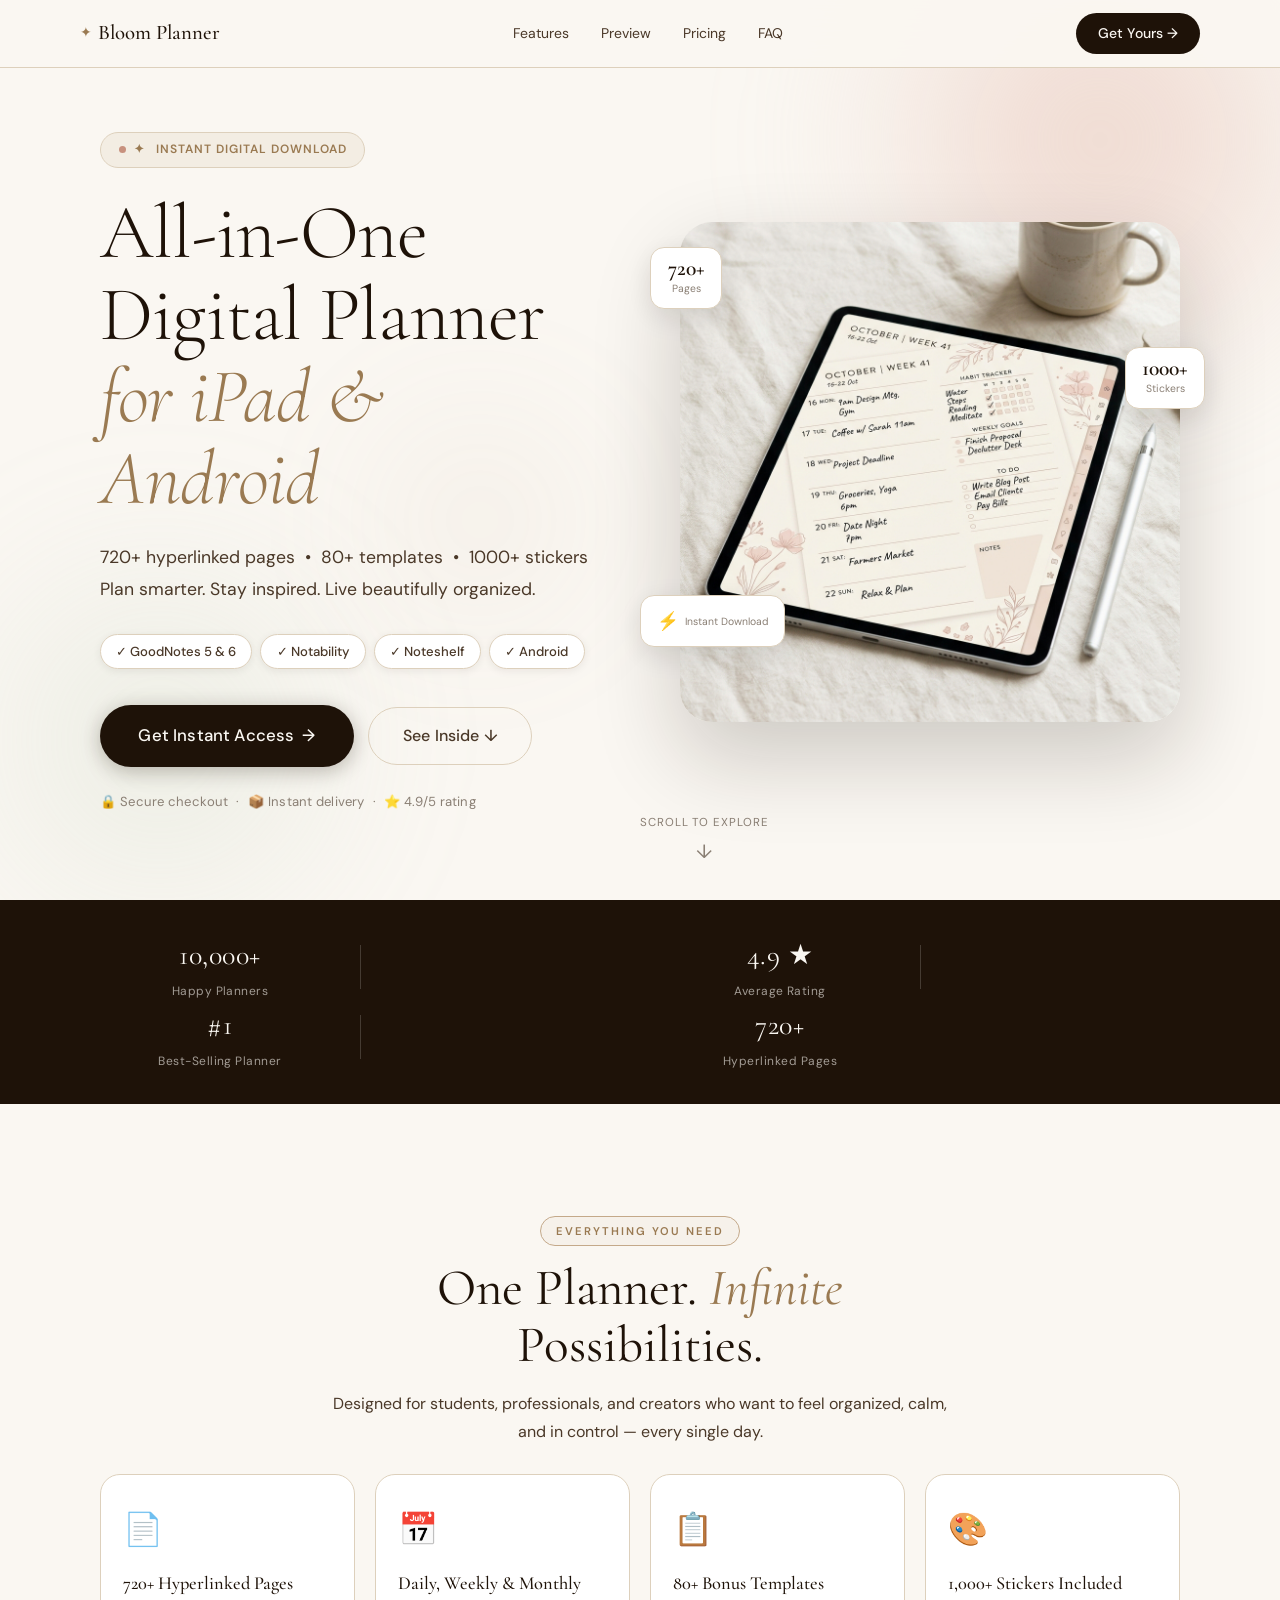
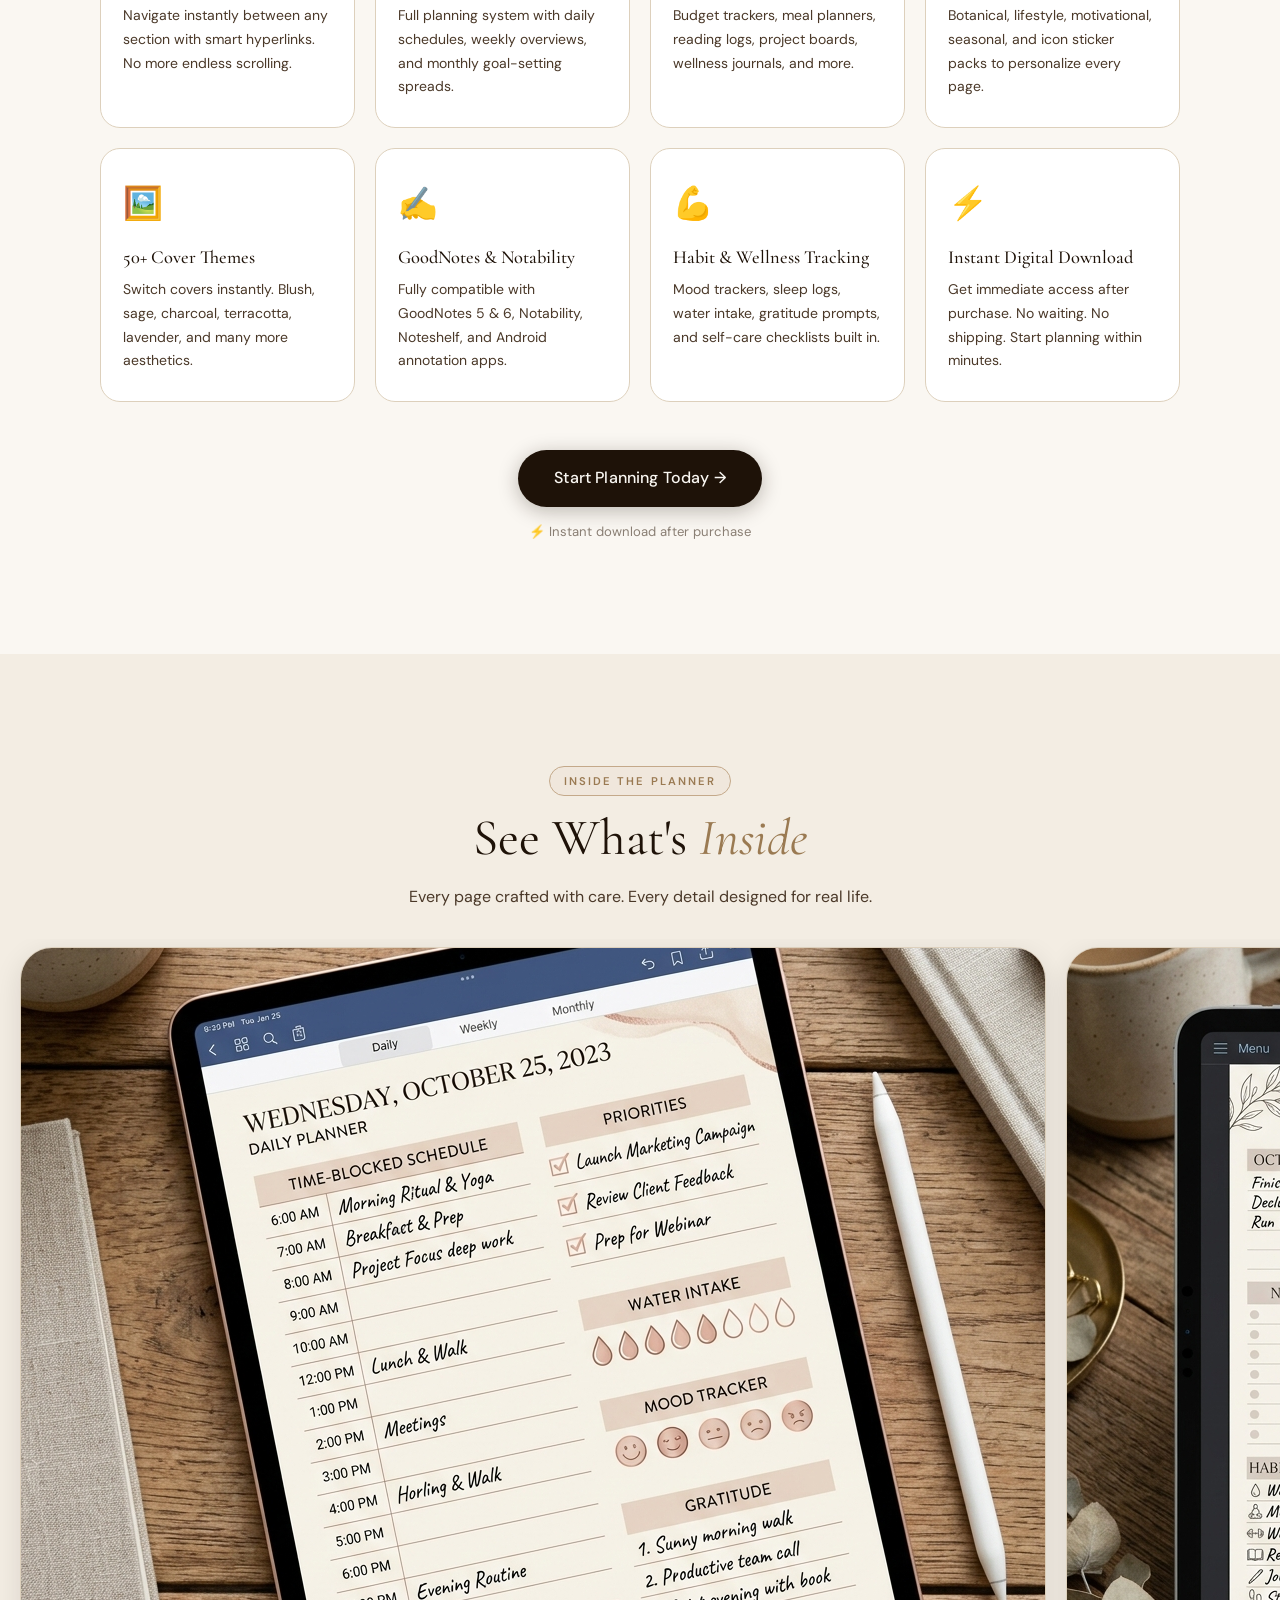
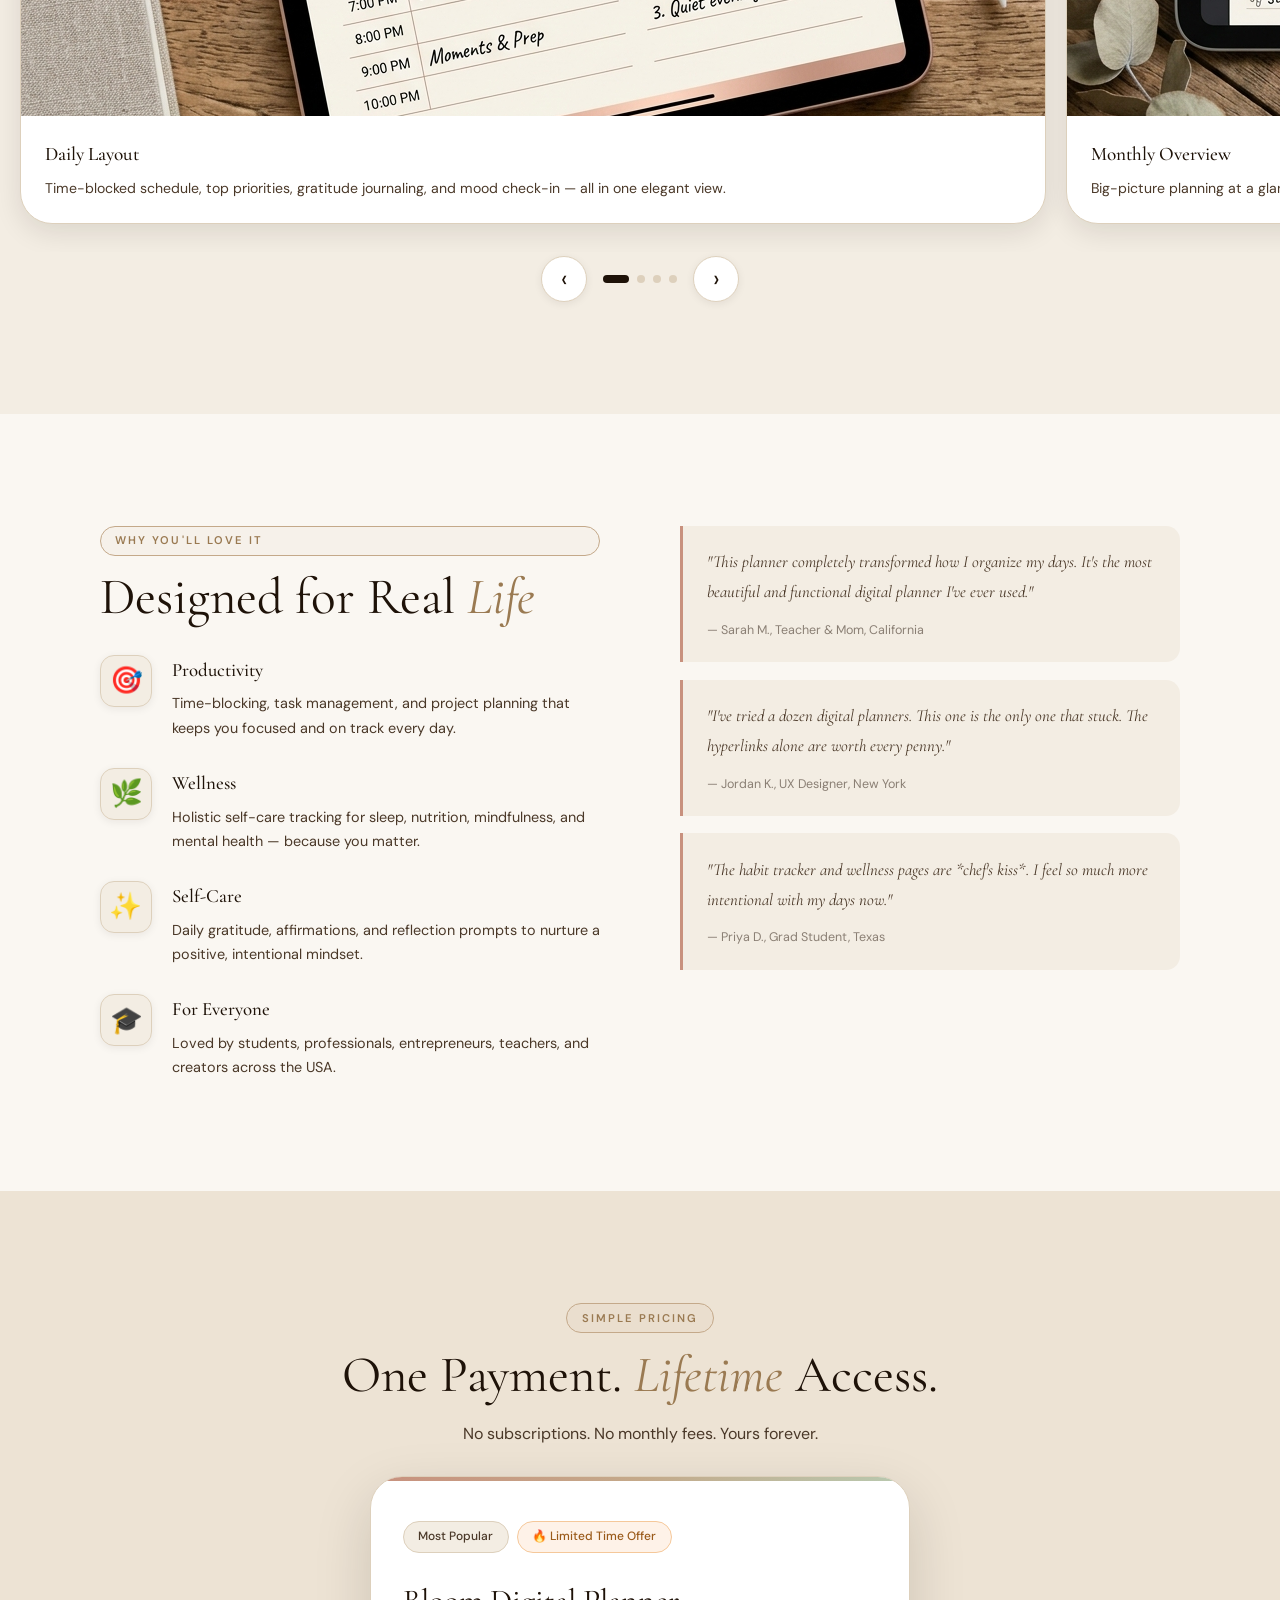
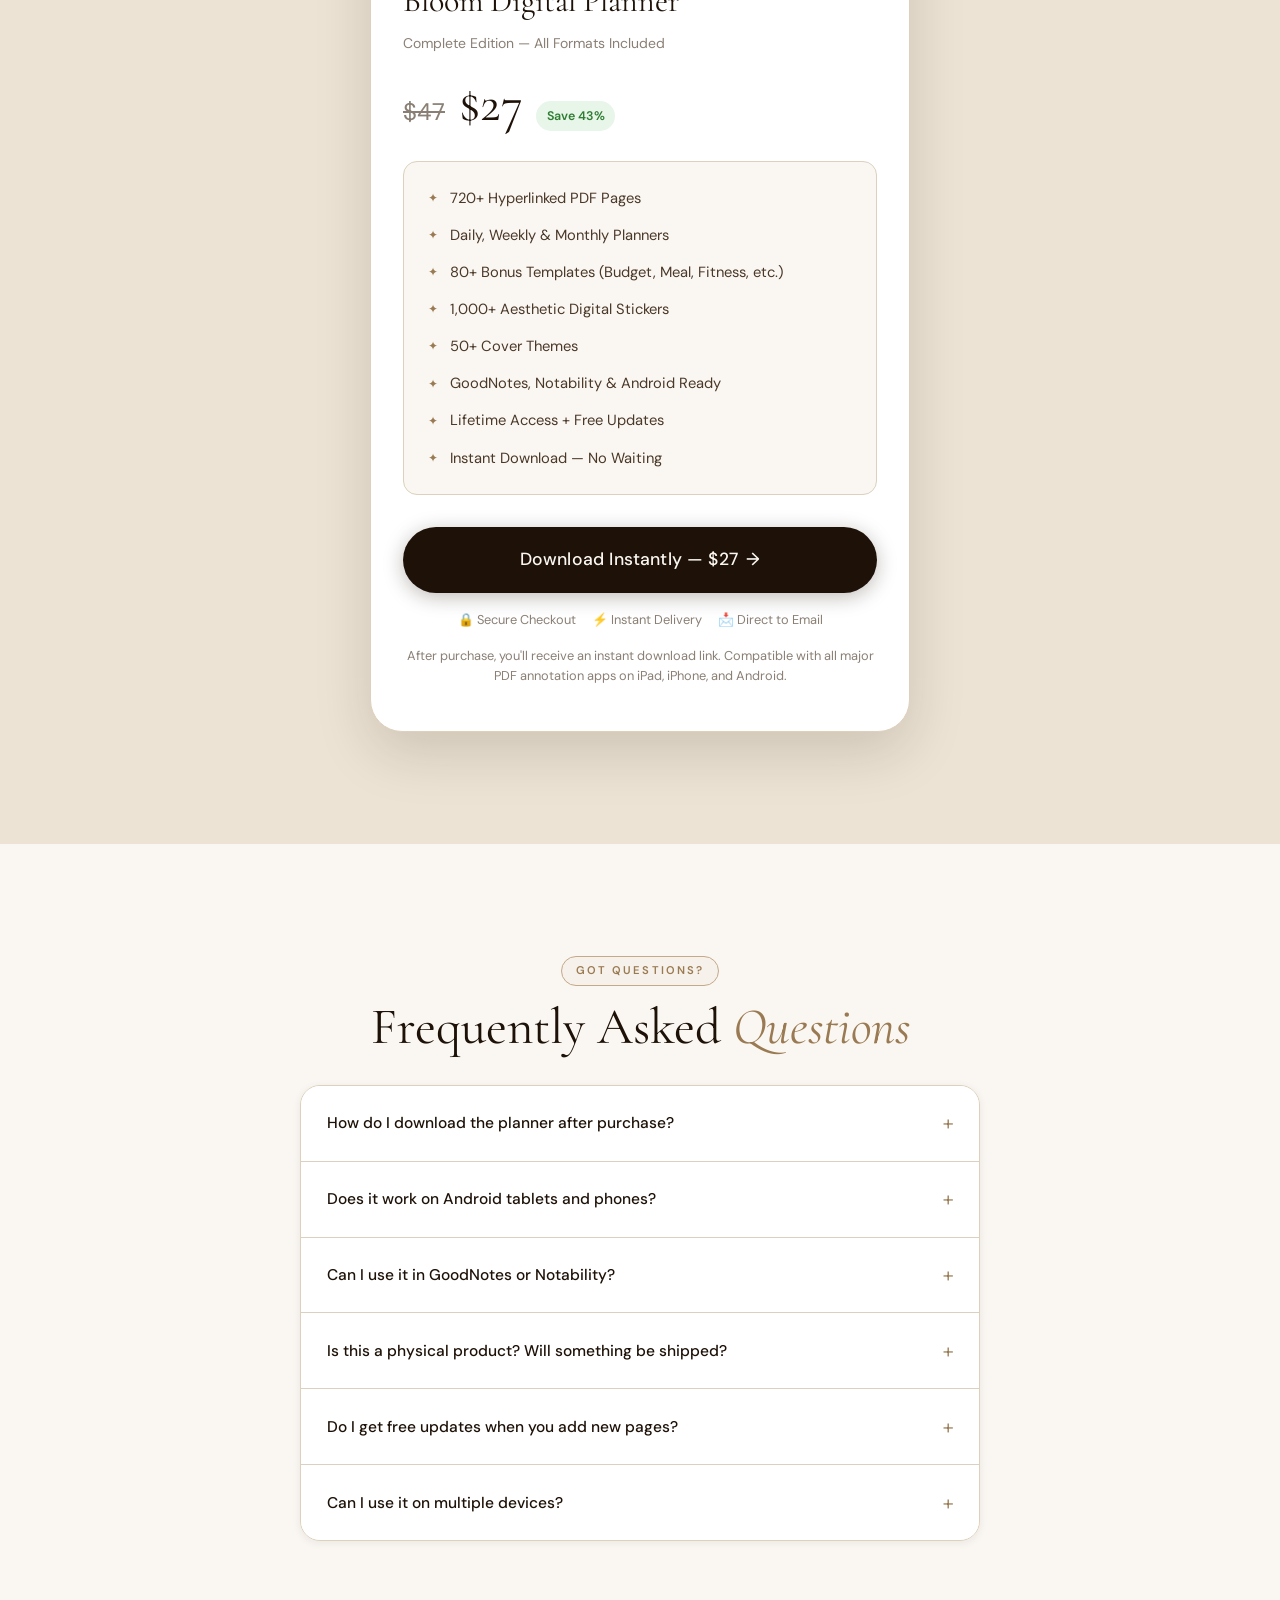
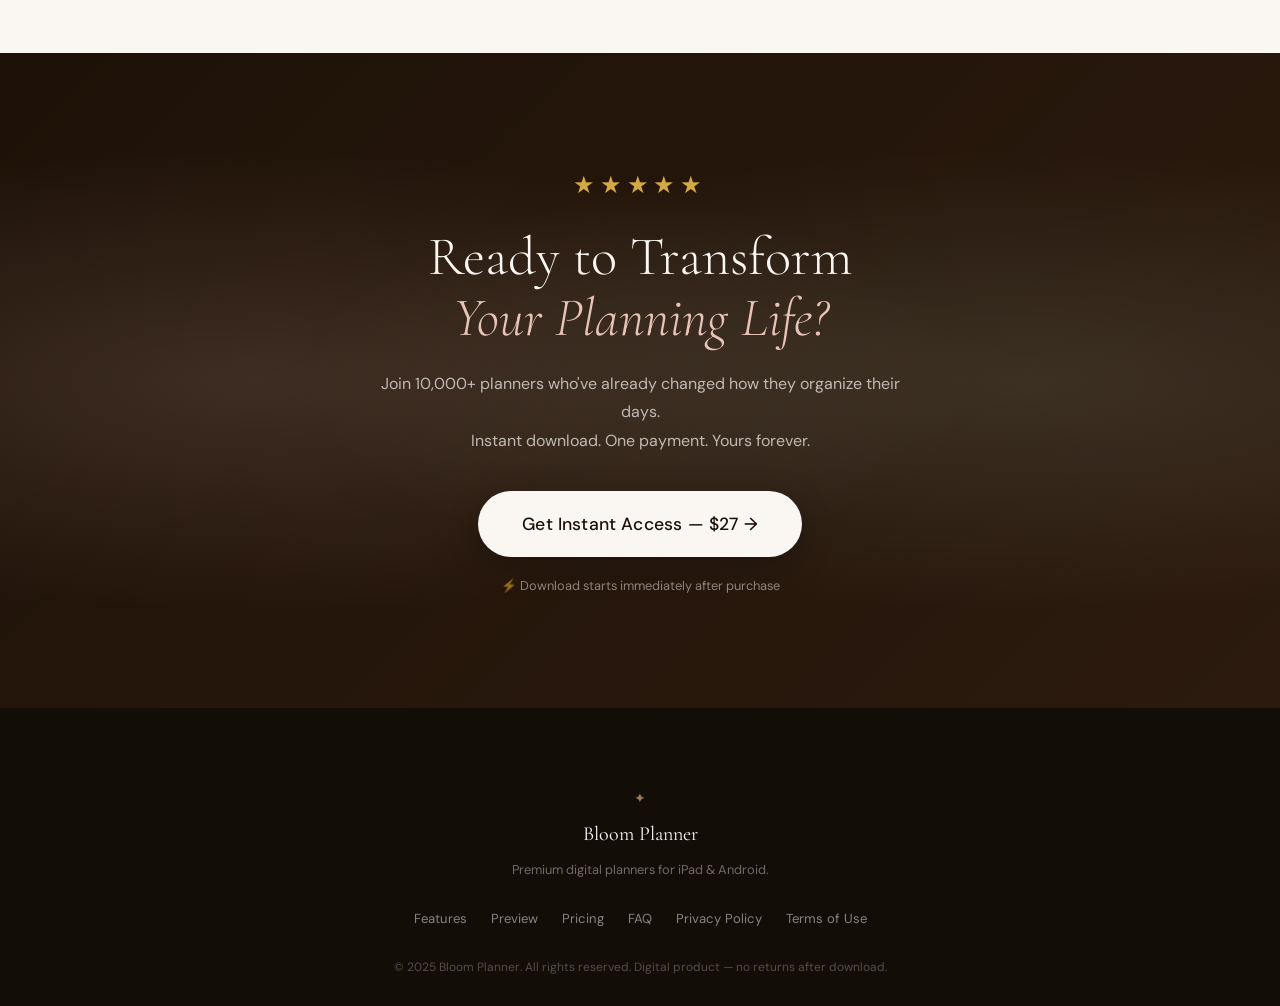
==== index.html @ 8b5c8fe5 "Add files via upload" ====
<!DOCTYPE html>
<html lang="en">
<head>
  <meta charset="UTF-8" />
  <meta name="viewport" content="width=device-width, initial-scale=1.0" />
  <meta name="description" content="The Ultimate All-in-One Digital Planner for iPad & Android. 720+ hyperlinked pages, 80+ templates, 1000+ stickers. Instant digital download. Works with GoodNotes & Notability." />
  <meta property="og:title" content="Bloom Planner — Premium Digital Planner for iPad & Android" />
  <meta property="og:description" content="720+ hyperlinked pages • 80+ templates • Instant download. Plan smarter. Stay inspired." />
  <meta property="og:type" content="website" />
  <title>Bloom Planner — Premium Digital Planner for iPad & Android</title>
  <link rel="preconnect" href="https://fonts.googleapis.com" />
  <link rel="preconnect" href="https://fonts.gstatic.com" crossorigin />
  <link href="https://fonts.googleapis.com/css2?family=Cormorant+Garamond:ital,wght@0,300;0,400;0,500;0,600;1,300;1,400&family=DM+Sans:ital,opsz,wght@0,9..40,300;0,9..40,400;0,9..40,500;1,9..40,300&display=swap" rel="stylesheet" />
  <link rel="stylesheet" href="style.css" />
</head>
<body>

  <!-- ═══════════════════════════════════════════════════
       NAVIGATION
  ═══════════════════════════════════════════════════ -->
  <nav class="nav" id="main-nav" aria-label="Main navigation">
    <div class="nav__inner">
      <a href="#home" class="nav__logo" aria-label="Bloom Planner Home">
        <span class="nav__logo-leaf">✦</span> Bloom Planner
      </a>
      <div class="nav__links">
        <a href="#features" class="nav__link">Features</a>
        <a href="#preview" class="nav__link">Preview</a>
        <a href="checkout.html" class="nav__link">Pricing</a>
        <a href="#faq" class="nav__link">FAQ</a>
      </div>
      <a href="checkout.html" class="btn btn--nav" id="nav-cta">Get Yours →</a>
      <button class="nav__hamburger" id="hamburger-btn" aria-label="Open menu" aria-expanded="false">
        <span></span><span></span><span></span>
      </button>
    </div>
    <div class="nav__mobile-menu" id="mobile-menu" aria-hidden="true">
      <a href="#features" class="nav__mobile-link">Features</a>
      <a href="#preview" class="nav__mobile-link">Preview</a>
      <a href="checkout.html" class="nav__mobile-link">Pricing</a>
      <a href="#faq" class="nav__mobile-link">FAQ</a>
      <a href="checkout.html" class="btn btn--primary btn--full-width">Get Instant Access</a>
    </div>
  </nav>

  <!-- ═══════════════════════════════════════════════════
       HERO SECTION
  ═══════════════════════════════════════════════════ -->
  <section class="hero" id="home" aria-labelledby="hero-headline">
    <div class="hero__bg-shapes" aria-hidden="true">
      <div class="hero__shape hero__shape--1"></div>
      <div class="hero__shape hero__shape--2"></div>
      <div class="hero__shape hero__shape--3"></div>
    </div>
    <div class="container hero__inner">
      <div class="hero__content">
        <div class="hero__badge">
          <span class="badge__dot" aria-hidden="true"></span>
          ✦ &nbsp; Instant Digital Download
        </div>
        <h1 class="hero__headline" id="hero-headline">
          All-in-One Digital Planner<br />
          <em>for iPad &amp; Android</em>
        </h1>
        <p class="hero__subheadline">
          720+ hyperlinked pages &nbsp;•&nbsp; 80+ templates &nbsp;•&nbsp; 1000+ stickers<br class="hero__br" />
          Plan smarter. Stay inspired. Live beautifully organized.
        </p>
        <div class="hero__trust-row" aria-label="Compatibility">
          <span class="trust-chip">✓ GoodNotes 5 &amp; 6</span>
          <span class="trust-chip">✓ Notability</span>
          <span class="trust-chip">✓ Noteshelf</span>
          <span class="trust-chip">✓ Android</span>
        </div>
        <div class="hero__cta-group">
          <a href="checkout.html" class="btn btn--primary btn--hero" id="hero-cta-primary">
            Get Instant Access
            <span class="btn__arrow">→</span>
          </a>
          <a href="#preview" class="btn btn--ghost" id="hero-cta-secondary">See Inside ↓</a>
        </div>
        <p class="hero__micro-trust">
          🔒 Secure checkout &nbsp;·&nbsp; 📦 Instant delivery &nbsp;·&nbsp; ⭐ 4.9/5 rating
        </p>
      </div>
      <div class="hero__visual">
        <div class="hero__mockup-wrap">
          <div class="hero__glow" aria-hidden="true"></div>
          <img
            src="images/hero_mockup.png"
            alt="Bloom Planner open on iPad showing a beautiful weekly spread"
            class="hero__mockup-img"
            loading="eager"
            width="600"
            height="500"
          />
          <div class="hero__floating-badge hero__floating-badge--1" aria-label="720+ pages">
            <span class="floating-badge__num">720+</span>
            <span class="floating-badge__label">Pages</span>
          </div>
          <div class="hero__floating-badge hero__floating-badge--2" aria-label="Instant Download">
            <span class="floating-badge__icon">⚡</span>
            <span class="floating-badge__label">Instant Download</span>
          </div>
          <div class="hero__floating-badge hero__floating-badge--3" aria-label="1000+ stickers">
            <span class="floating-badge__num">1000+</span>
            <span class="floating-badge__label">Stickers</span>
          </div>
        </div>
      </div>
    </div>
    <div class="hero__scroll-hint" aria-hidden="true">
      <span class="scroll-hint__text">Scroll to explore</span>
      <span class="scroll-hint__arrow">↓</span>
    </div>
  </section>

  <!-- ═══════════════════════════════════════════════════
       SOCIAL PROOF STRIP
  ═══════════════════════════════════════════════════ -->
  <section class="proof-strip" aria-label="Social proof">
    <div class="container proof-strip__inner">
      <div class="proof-strip__stat">
        <strong>10,000+</strong>
        <span>Happy Planners</span>
      </div>
      <div class="proof-strip__divider" aria-hidden="true"></div>
      <div class="proof-strip__stat">
        <strong>4.9 ★</strong>
        <span>Average Rating</span>
      </div>
      <div class="proof-strip__divider" aria-hidden="true"></div>
      <div class="proof-strip__stat">
        <strong>#1</strong>
        <span>Best-Selling Planner</span>
      </div>
      <div class="proof-strip__divider" aria-hidden="true"></div>
      <div class="proof-strip__stat">
        <strong>720+</strong>
        <span>Hyperlinked Pages</span>
      </div>
    </div>
  </section>

  <!-- ═══════════════════════════════════════════════════
       FEATURES SECTION
  ═══════════════════════════════════════════════════ -->
  <section class="features" id="features" aria-labelledby="features-headline">
    <div class="container">
      <div class="section-header">
        <span class="section-label">Everything You Need</span>
        <h2 class="section-title" id="features-headline">
          One Planner. <em>Infinite</em> Possibilities.
        </h2>
        <p class="section-subtitle">
          Designed for students, professionals, and creators who want to feel organized, calm, and in control — every single day.
        </p>
      </div>

      <div class="features__grid">
        <div class="feature-card" data-animate="fade-up">
          <div class="feature-card__icon" aria-hidden="true">📄</div>
          <h3 class="feature-card__title">720+ Hyperlinked Pages</h3>
          <p class="feature-card__desc">Navigate instantly between any section with smart hyperlinks. No more endless scrolling.</p>
        </div>
        <div class="feature-card" data-animate="fade-up" style="--delay: 0.1s">
          <div class="feature-card__icon" aria-hidden="true">📅</div>
          <h3 class="feature-card__title">Daily, Weekly &amp; Monthly</h3>
          <p class="feature-card__desc">Full planning system with daily schedules, weekly overviews, and monthly goal-setting spreads.</p>
        </div>
        <div class="feature-card" data-animate="fade-up" style="--delay: 0.2s">
          <div class="feature-card__icon" aria-hidden="true">📋</div>
          <h3 class="feature-card__title">80+ Bonus Templates</h3>
          <p class="feature-card__desc">Budget trackers, meal planners, reading logs, project boards, wellness journals, and more.</p>
        </div>
        <div class="feature-card" data-animate="fade-up" style="--delay: 0.3s">
          <div class="feature-card__icon" aria-hidden="true">🎨</div>
          <h3 class="feature-card__title">1,000+ Stickers Included</h3>
          <p class="feature-card__desc">Botanical, lifestyle, motivational, seasonal, and icon sticker packs to personalize every page.</p>
        </div>
        <div class="feature-card" data-animate="fade-up" style="--delay: 0.4s">
          <div class="feature-card__icon" aria-hidden="true">🖼️</div>
          <h3 class="feature-card__title">50+ Cover Themes</h3>
          <p class="feature-card__desc">Switch covers instantly. Blush, sage, charcoal, terracotta, lavender, and many more aesthetics.</p>
        </div>
        <div class="feature-card" data-animate="fade-up" style="--delay: 0.5s">
          <div class="feature-card__icon" aria-hidden="true">✍️</div>
          <h3 class="feature-card__title">GoodNotes &amp; Notability</h3>
          <p class="feature-card__desc">Fully compatible with GoodNotes 5 &amp; 6, Notability, Noteshelf, and Android annotation apps.</p>
        </div>
        <div class="feature-card" data-animate="fade-up" style="--delay: 0.6s">
          <div class="feature-card__icon" aria-hidden="true">💪</div>
          <h3 class="feature-card__title">Habit &amp; Wellness Tracking</h3>
          <p class="feature-card__desc">Mood trackers, sleep logs, water intake, gratitude prompts, and self-care checklists built in.</p>
        </div>
        <div class="feature-card" data-animate="fade-up" style="--delay: 0.7s">
          <div class="feature-card__icon" aria-hidden="true">⚡</div>
          <h3 class="feature-card__title">Instant Digital Download</h3>
          <p class="feature-card__desc">Get immediate access after purchase. No waiting. No shipping. Start planning within minutes.</p>
        </div>
      </div>

      <!-- CTA #2 -->
      <div class="section-cta">
        <a href="checkout.html" class="btn btn--primary btn--lg" id="features-cta">
          Start Planning Today →
        </a>
        <p class="section-cta__note">⚡ Instant download after purchase</p>
      </div>
    </div>
  </section>

  <!-- ═══════════════════════════════════════════════════
       PLANNER PREVIEW / CAROUSEL
  ═══════════════════════════════════════════════════ -->
  <section class="preview" id="preview" aria-labelledby="preview-headline">
    <div class="container">
      <div class="section-header">
        <span class="section-label">Inside the Planner</span>
        <h2 class="section-title" id="preview-headline">
          See What's <em>Inside</em>
        </h2>
        <p class="section-subtitle">
          Every page crafted with care. Every detail designed for real life.
        </p>
      </div>
    </div>

    <div class="carousel" id="planner-carousel" role="region" aria-label="Planner preview carousel">
      <div class="carousel__track" id="carousel-track">
        <div class="carousel__slide" role="group" aria-label="Slide 1 of 4">
          <div class="carousel__img-wrap">
            <img src="images/daily_view.png" alt="Daily planner layout with time blocks, priorities, and gratitude section" class="carousel__img" loading="lazy" />
          </div>
          <div class="carousel__caption">
            <h3 class="carousel__caption-title">Daily Layout</h3>
            <p class="carousel__caption-text">Time-blocked schedule, top priorities, gratitude journaling, and mood check-in — all in one elegant view.</p>
          </div>
        </div>
        <div class="carousel__slide" role="group" aria-label="Slide 2 of 4">
          <div class="carousel__img-wrap">
            <img src="images/monthly_view.png" alt="Monthly calendar overview with habit tracking and goal setting" class="carousel__img" loading="lazy" />
          </div>
          <div class="carousel__caption">
            <h3 class="carousel__caption-title">Monthly Overview</h3>
            <p class="carousel__caption-text">Big-picture planning at a glance. Set monthly goals, track key events, and see your whole month in one spread.</p>
          </div>
        </div>
        <div class="carousel__slide" role="group" aria-label="Slide 3 of 4">
          <div class="carousel__img-wrap">
            <img src="images/habit_tracker.png" alt="Habit tracker and wellness journal pages with mood tracking" class="carousel__img" loading="lazy" />
          </div>
          <div class="carousel__caption">
            <h3 class="carousel__caption-title">Habit &amp; Wellness Tracker</h3>
            <p class="carousel__caption-text">Build lasting habits with visual trackers for mood, sleep, water, fitness, and self-care rituals.</p>
          </div>
        </div>
        <div class="carousel__slide" role="group" aria-label="Slide 4 of 4">
          <div class="carousel__img-wrap">
            <img src="images/stickers_covers.png" alt="Collection of digital stickers and planner cover themes" class="carousel__img" loading="lazy" />
          </div>
          <div class="carousel__caption">
            <h3 class="carousel__caption-title">Stickers &amp; Covers</h3>
            <p class="carousel__caption-text">1,000+ aesthetic stickers and 50+ cover themes to make your planner uniquely yours.</p>
          </div>
        </div>
      </div>

      <div class="carousel__controls" aria-label="Carousel controls">
        <button class="carousel__btn carousel__btn--prev" id="carousel-prev" aria-label="Previous slide">‹</button>
        <div class="carousel__dots" id="carousel-dots" role="tablist" aria-label="Go to slide">
          <button class="carousel__dot carousel__dot--active" role="tab" aria-selected="true" aria-label="Slide 1" data-index="0"></button>
          <button class="carousel__dot" role="tab" aria-selected="false" aria-label="Slide 2" data-index="1"></button>
          <button class="carousel__dot" role="tab" aria-selected="false" aria-label="Slide 3" data-index="2"></button>
          <button class="carousel__dot" role="tab" aria-selected="false" aria-label="Slide 4" data-index="3"></button>
        </div>
        <button class="carousel__btn carousel__btn--next" id="carousel-next" aria-label="Next slide">›</button>
      </div>
    </div>
  </section>

  <!-- ═══════════════════════════════════════════════════
       LIFESTYLE / VALUE SECTION
  ═══════════════════════════════════════════════════ -->
  <section class="lifestyle" id="lifestyle" aria-labelledby="lifestyle-headline">
    <div class="container lifestyle__inner">
      <div class="lifestyle__content">
        <span class="section-label">Why You'll Love It</span>
        <h2 class="section-title" id="lifestyle-headline">
          Designed for Real <em>Life</em>
        </h2>
        <div class="lifestyle__pillars">
          <div class="lifestyle__pillar" data-animate="fade-right">
            <div class="lifestyle__pillar-icon" aria-hidden="true">🎯</div>
            <div>
              <h3>Productivity</h3>
              <p>Time-blocking, task management, and project planning that keeps you focused and on track every day.</p>
            </div>
          </div>
          <div class="lifestyle__pillar" data-animate="fade-right" style="--delay: 0.15s">
            <div class="lifestyle__pillar-icon" aria-hidden="true">🌿</div>
            <div>
              <h3>Wellness</h3>
              <p>Holistic self-care tracking for sleep, nutrition, mindfulness, and mental health — because you matter.</p>
            </div>
          </div>
          <div class="lifestyle__pillar" data-animate="fade-right" style="--delay: 0.3s">
            <div class="lifestyle__pillar-icon" aria-hidden="true">✨</div>
            <div>
              <h3>Self-Care</h3>
              <p>Daily gratitude, affirmations, and reflection prompts to nurture a positive, intentional mindset.</p>
            </div>
          </div>
          <div class="lifestyle__pillar" data-animate="fade-right" style="--delay: 0.45s">
            <div class="lifestyle__pillar-icon" aria-hidden="true">🎓</div>
            <div>
              <h3>For Everyone</h3>
              <p>Loved by students, professionals, entrepreneurs, teachers, and creators across the USA.</p>
            </div>
          </div>
        </div>
      </div>
      <div class="lifestyle__quote-wrap" data-animate="fade-left">
        <blockquote class="lifestyle__quote">
          <p>"This planner completely transformed how I organize my days. It's the most beautiful and functional digital planner I've ever used."</p>
          <footer>
            <cite>— Sarah M., Teacher &amp; Mom, California</cite>
          </footer>
        </blockquote>
        <blockquote class="lifestyle__quote">
          <p>"I've tried a dozen digital planners. This one is the only one that stuck. The hyperlinks alone are worth every penny."</p>
          <footer>
            <cite>— Jordan K., UX Designer, New York</cite>
          </footer>
        </blockquote>
        <blockquote class="lifestyle__quote">
          <p>"The habit tracker and wellness pages are *chef's kiss*. I feel so much more intentional with my days now."</p>
          <footer>
            <cite>— Priya D., Grad Student, Texas</cite>
          </footer>
        </blockquote>
      </div>
    </div>
  </section>

  <!-- ═══════════════════════════════════════════════════
       PRICING SECTION
  ═══════════════════════════════════════════════════ -->
  <section class="pricing" id="pricing" aria-labelledby="pricing-headline">
    <div class="container">
      <div class="section-header">
        <span class="section-label">Simple Pricing</span>
        <h2 class="section-title" id="pricing-headline">
          One Payment. <em>Lifetime</em> Access.
        </h2>
        <p class="section-subtitle">No subscriptions. No monthly fees. Yours forever.</p>
      </div>

      <div class="pricing__card">
        <div class="pricing__badge-row">
          <span class="pricing__tag">Most Popular</span>
          <span class="pricing__tag pricing__tag--sale">🔥 Limited Time Offer</span>
        </div>
        <h3 class="pricing__product-name">Bloom Digital Planner</h3>
        <p class="pricing__subtitle">Complete Edition — All Formats Included</p>

        <div class="pricing__price-row">
          <span class="pricing__original">$47</span>
          <span class="pricing__price">$27</span>
          <span class="pricing__save">Save 43%</span>
        </div>

        <ul class="pricing__includes" aria-label="What's included">
          <li><span aria-hidden="true">✦</span> 720+ Hyperlinked PDF Pages</li>
          <li><span aria-hidden="true">✦</span> Daily, Weekly &amp; Monthly Planners</li>
          <li><span aria-hidden="true">✦</span> 80+ Bonus Templates (Budget, Meal, Fitness, etc.)</li>
          <li><span aria-hidden="true">✦</span> 1,000+ Aesthetic Digital Stickers</li>
          <li><span aria-hidden="true">✦</span> 50+ Cover Themes</li>
          <li><span aria-hidden="true">✦</span> GoodNotes, Notability &amp; Android Ready</li>
          <li><span aria-hidden="true">✦</span> Lifetime Access + Free Updates</li>
          <li><span aria-hidden="true">✦</span> Instant Download — No Waiting</li>
        </ul>

        <a href="checkout.html" class="btn btn--primary btn--xl btn--full-width" id="pricing-cta">
          Download Instantly — $27
          <span class="btn__arrow">→</span>
        </a>

        <div class="pricing__reassurance">
          <span>🔒 Secure Checkout</span>
          <span>⚡ Instant Delivery</span>
          <span>📩 Direct to Email</span>
        </div>

        <p class="pricing__note">
          After purchase, you'll receive an instant download link. Compatible with all major PDF annotation apps on iPad, iPhone, and Android.
        </p>
      </div>
    </div>
  </section>

  <!-- ═══════════════════════════════════════════════════
       FAQ SECTION
  ═══════════════════════════════════════════════════ -->
  <section class="faq" id="faq" aria-labelledby="faq-headline">
    <div class="container">
      <div class="section-header">
        <span class="section-label">Got Questions?</span>
        <h2 class="section-title" id="faq-headline">
          Frequently Asked <em>Questions</em>
        </h2>
      </div>

      <div class="faq__list" role="list">

        <div class="faq__item" role="listitem">
          <button class="faq__question" aria-expanded="false" aria-controls="faq-answer-1" id="faq-btn-1">
            How do I download the planner after purchase?
            <span class="faq__icon" aria-hidden="true">+</span>
          </button>
          <div class="faq__answer" id="faq-answer-1" role="region" aria-labelledby="faq-btn-1" hidden>
            <p>After completing your purchase, you'll receive an email with an instant download link. Click the link to download your PDF files directly to your device. The entire process takes less than 2 minutes.</p>
          </div>
        </div>

        <div class="faq__item" role="listitem">
          <button class="faq__question" aria-expanded="false" aria-controls="faq-answer-2" id="faq-btn-2">
            Does it work on Android tablets and phones?
            <span class="faq__icon" aria-hidden="true">+</span>
          </button>
          <div class="faq__answer" id="faq-answer-2" role="region" aria-labelledby="faq-btn-2" hidden>
            <p>Yes! The Bloom Digital Planner works on Android devices using apps like Xodo, PDF Expert, or any PDF annotation app. The hyperlinks and interactive features work on all major Android annotation apps.</p>
          </div>
        </div>

        <div class="faq__item" role="listitem">
          <button class="faq__question" aria-expanded="false" aria-controls="faq-answer-3" id="faq-btn-3">
            Can I use it in GoodNotes or Notability?
            <span class="faq__icon" aria-hidden="true">+</span>
          </button>
          <div class="faq__answer" id="faq-answer-3" role="region" aria-labelledby="faq-btn-3" hidden>
            <p>Absolutely! Bloom Planner is fully optimized for GoodNotes 5, GoodNotes 6, Notability, and Noteshelf. Simply import the PDF into your preferred app, and all hyperlinks will work perfectly. We include step-by-step import instructions.</p>
          </div>
        </div>

        <div class="faq__item" role="listitem">
          <button class="faq__question" aria-expanded="false" aria-controls="faq-answer-4" id="faq-btn-4">
            Is this a physical product? Will something be shipped?
            <span class="faq__icon" aria-hidden="true">+</span>
          </button>
          <div class="faq__answer" id="faq-answer-4" role="region" aria-labelledby="faq-btn-4" hidden>
            <p>No, this is a 100% digital product. Nothing will be mailed to you. You receive instant access to downloadable PDF files right after purchase. No waiting, no shipping fees!</p>
          </div>
        </div>

        <div class="faq__item" role="listitem">
          <button class="faq__question" aria-expanded="false" aria-controls="faq-answer-5" id="faq-btn-5">
            Do I get free updates when you add new pages?
            <span class="faq__icon" aria-hidden="true">+</span>
          </button>
          <div class="faq__answer" id="faq-answer-5" role="region" aria-labelledby="faq-btn-5" hidden>
            <p>Yes! You get lifetime access and receive all future updates for free. When we add new templates, covers, or sticker packs, you'll get notified via email with a fresh download link at no extra cost.</p>
          </div>
        </div>

        <div class="faq__item" role="listitem">
          <button class="faq__question" aria-expanded="false" aria-controls="faq-answer-6" id="faq-btn-6">
            Can I use it on multiple devices?
            <span class="faq__icon" aria-hidden="true">+</span>
          </button>
          <div class="faq__answer" id="faq-answer-6" role="region" aria-labelledby="faq-btn-6" hidden>
            <p>Yes! Your purchase covers personal use across all your own devices — iPad, iPhone, Android tablet, Android phone, and even your computer. Simply re-download the file on each device or sync through cloud storage like iCloud or Google Drive.</p>
          </div>
        </div>

      </div>
    </div>
  </section>

  <!-- ═══════════════════════════════════════════════════
       FINAL CTA BANNER
  ═══════════════════════════════════════════════════ -->
  <section class="final-cta" aria-labelledby="final-cta-headline">
    <div class="final-cta__bg" aria-hidden="true"></div>
    <div class="container final-cta__inner">
      <div class="final-cta__stars" aria-label="5 star rating" role="img">★★★★★</div>
      <h2 class="final-cta__headline" id="final-cta-headline">
        Ready to Transform<br /><em>Your Planning Life?</em>
      </h2>
      <p class="final-cta__subtext">
        Join 10,000+ planners who've already changed how they organize their days.<br />
        Instant download. One payment. Yours forever.
      </p>
      <a href="checkout.html" class="btn btn--primary btn--xl" id="final-cta-btn">
        Get Instant Access — $27 →
      </a>
      <p class="final-cta__note">⚡ Download starts immediately after purchase</p>
    </div>
  </section>

  <!-- ═══════════════════════════════════════════════════
       FOOTER
  ═══════════════════════════════════════════════════ -->
  <footer class="footer" role="contentinfo">
    <div class="container footer__inner">
      <div class="footer__brand">
        <span class="nav__logo-leaf">✦</span> Bloom Planner
        <p>Premium digital planners for iPad &amp; Android.</p>
      </div>
      <nav class="footer__links" aria-label="Footer navigation">
        <a href="#features">Features</a>
        <a href="#preview">Preview</a>
        <a href="checkout.html">Pricing</a>
        <a href="#faq">FAQ</a>
        <a href="#">Privacy Policy</a>
        <a href="#">Terms of Use</a>
      </nav>
      <p class="footer__copy">© 2025 Bloom Planner. All rights reserved. Digital product — no returns after download.</p>
    </div>
  </footer>

  <!-- ═══════════════════════════════════════════════════
       STICKY MOBILE CTA
  ═══════════════════════════════════════════════════ -->
  <div class="sticky-cta" id="sticky-cta" aria-label="Sticky purchase button" role="complementary">
    <a href="checkout.html" class="btn btn--primary btn--full-width sticky-cta__btn" id="sticky-cta-btn">
      ⚡ Get Your Planner — $27
    </a>
  </div>

  <script src="script.js"></script>
</body>
</html>
---- style.css ----
/* ═══════════════════════════════════════════════════════════
   BLOOM PLANNER — REDESIGNED CSS
   Mobile-First | Stronger Hero | Better Spacing
═══════════════════════════════════════════════════════════ */

/* ─── DESIGN TOKENS ─────────────────────────────────────── */
:root {
  --color-cream:         #FAF7F2;
  --color-cream-dark:    #F3EDE3;
  --color-cream-deep:    #EDE3D4;
  --color-taupe:         #C4A98A;
  --color-taupe-dark:    #9A7A52;
  --color-espresso:      #1E1208;
  --color-espresso-soft: #2C1A0E;
  --color-blush:         #E8C4B8;
  --color-blush-light:   #F5E0D8;
  --color-blush-dark:    #C8917E;
  --color-sage:          #B8C9B0;
  --color-warm-gray:     #8A7F74;
  --color-text:          #1E1208;
  --color-text-soft:     #4A3828;
  --color-text-muted:    #8A7F74;
  --color-border:        #DDD0BC;
  --color-white:         #FFFFFF;
  --color-gold:          #C8973A;

  --font-serif: 'Cormorant Garamond', Georgia, serif;
  --font-sans:  'DM Sans', -apple-system, BlinkMacSystemFont, sans-serif;

  --space-xs:   0.5rem;
  --space-sm:   1rem;
  --space-md:   1.75rem;
  --space-lg:   3rem;
  --space-xl:   5rem;
  --space-2xl:  7rem;

  --radius-sm:   0.375rem;
  --radius-md:   0.875rem;
  --radius-lg:   1.25rem;
  --radius-xl:   2rem;
  --radius-pill: 9999px;

  --shadow-sm:  0 2px 8px rgba(30,18,8,0.07);
  --shadow-md:  0 8px 28px rgba(30,18,8,0.11);
  --shadow-lg:  0 20px 56px rgba(30,18,8,0.15);
  --shadow-xl:  0 36px 88px rgba(30,18,8,0.20);

  --transition-fast: 140ms ease;
  --transition-base: 280ms ease;
  --transition-slow: 480ms ease;

  --max-width:  1160px;
  --nav-height: 68px;
}

/* ─── RESET ──────────────────────────────────────────────── */
*, *::before, *::after { box-sizing: border-box; margin: 0; padding: 0; }
html { scroll-behavior: smooth; font-size: 16px; -webkit-text-size-adjust: 100%; }
body { font-family: var(--font-sans); background: var(--color-cream); color: var(--color-text); line-height: 1.65; overflow-x: hidden; }
img  { max-width: 100%; height: auto; display: block; }
a    { color: inherit; text-decoration: none; }
ul   { list-style: none; }
button { font-family: var(--font-sans); cursor: pointer; border: none; background: none; }

/* ─── CONTAINER ──────────────────────────────────────────── */
.container { max-width: var(--max-width); margin: 0 auto; padding: 0 1.25rem; }
@media (min-width: 768px)  { .container { padding: 0 2rem; } }
@media (min-width: 1200px) { .container { padding: 0 2.5rem; } }

/* ─── BUTTONS ────────────────────────────────────────────── */
.btn {
  display: inline-flex; align-items: center; justify-content: center;
  gap: 0.5rem; font-family: var(--font-sans); font-weight: 500;
  font-size: 1rem; letter-spacing: 0.01em; border-radius: var(--radius-pill);
  padding: 0.9rem 2.1rem; transition: transform var(--transition-fast), box-shadow var(--transition-fast), background-color var(--transition-fast);
  cursor: pointer; position: relative; overflow: hidden; white-space: nowrap;
}
.btn::before { content: ''; position: absolute; inset: 0; background: rgba(255,255,255,0.10); opacity: 0; transition: opacity var(--transition-fast); }
.btn:hover::before { opacity: 1; }
.btn:hover { transform: translateY(-2px); box-shadow: var(--shadow-md); }
.btn:active { transform: translateY(0); }

.btn--primary {
  background: var(--color-espresso); color: var(--color-cream);
  box-shadow: 0 4px 20px rgba(30,18,8,0.28);
}
.btn--primary:hover { background: var(--color-espresso-soft); box-shadow: 0 8px 32px rgba(30,18,8,0.36); }

.btn--ghost {
  background: transparent; color: var(--color-text-soft);
  border: 1.5px solid var(--color-border);
}
.btn--ghost:hover { background: var(--color-cream-dark); border-color: var(--color-taupe); }

.btn--nav {
  background: var(--color-espresso); color: var(--color-cream);
  padding: 0.55rem 1.35rem; font-size: 0.875rem;
}

.btn--hero  { font-size: 1.05rem; padding: 1.05rem 2.4rem; font-weight: 500; }
.btn--lg    { font-size: 1rem; padding: 0.95rem 2.25rem; }
.btn--xl    { font-size: 1.1rem; padding: 1.15rem 2.75rem; font-weight: 500; }
.btn--full-width { width: 100%; }

.btn__arrow { display: inline-block; transition: transform var(--transition-fast); }
.btn:hover .btn__arrow { transform: translateX(4px); }

/* ─── SECTION COMMONS ────────────────────────────────────── */
.section-header { text-align: center; max-width: 640px; margin: 0 auto var(--space-md); }

.section-label {
  display: inline-block; font-family: var(--font-sans); font-size: 0.7rem;
  font-weight: 600; letter-spacing: 0.18em; text-transform: uppercase;
  color: var(--color-taupe-dark); margin-bottom: 0.85rem;
  padding: 0.3rem 0.9rem; border: 1px solid var(--color-taupe);
  border-radius: var(--radius-pill); background: rgba(196,169,138,0.08);
}

.section-title {
  font-family: var(--font-serif); font-size: clamp(2.1rem, 5.5vw, 3.2rem);
  font-weight: 400; line-height: 1.12; color: var(--color-espresso); margin-bottom: 1rem;
}
.section-title em { font-style: italic; color: var(--color-taupe-dark); }

.section-subtitle { font-size: 1.0rem; color: var(--color-text-soft); line-height: 1.75; }

.section-cta { text-align: center; margin-top: var(--space-lg); }
.section-cta__note { margin-top: 0.85rem; font-size: 0.82rem; color: var(--color-text-muted); }

/* ─── NAV ────────────────────────────────────────────────── */
.nav {
  position: fixed; top: 0; left: 0; right: 0; z-index: 100;
  background: rgba(250,247,242,0.94); backdrop-filter: blur(18px);
  -webkit-backdrop-filter: blur(18px); border-bottom: 1px solid transparent;
  transition: border-color var(--transition-base), box-shadow var(--transition-base);
  height: var(--nav-height);
}
.nav.scrolled { border-color: var(--color-border); box-shadow: var(--shadow-sm); }

.nav__inner {
  max-width: var(--max-width); margin: 0 auto; padding: 0 1.25rem;
  height: 100%; display: flex; align-items: center; justify-content: space-between; gap: 1rem;
}
.nav__logo {
  font-family: var(--font-serif); font-size: 1.3rem; font-weight: 500;
  color: var(--color-espresso); display: flex; align-items: center; gap: 0.4rem; flex-shrink: 0;
}
.nav__logo-leaf { color: var(--color-taupe-dark); font-size: 0.85rem; }

.nav__links { display: none; gap: 2rem; }
@media (min-width: 768px) { .nav__links { display: flex; } }

.nav__link {
  font-size: 0.875rem; font-weight: 400; color: var(--color-text-soft);
  transition: color var(--transition-fast); position: relative;
}
.nav__link::after {
  content: ''; position: absolute; bottom: -4px; left: 0; right: 0;
  height: 1px; background: var(--color-taupe-dark); transform: scaleX(0);
  transition: transform var(--transition-fast);
}
.nav__link:hover { color: var(--color-espresso); }
.nav__link:hover::after { transform: scaleX(1); }

#nav-cta { display: none; }
@media (min-width: 768px) { #nav-cta { display: inline-flex; } }

.nav__hamburger { display: flex; flex-direction: column; gap: 5px; width: 26px; padding: 4px; }
.nav__hamburger span { display: block; width: 100%; height: 1.5px; background: var(--color-espresso); border-radius: 2px; transition: transform var(--transition-base), opacity var(--transition-base); }
.nav__hamburger.open span:nth-child(1) { transform: translateY(6.5px) rotate(45deg); }
.nav__hamburger.open span:nth-child(2) { opacity: 0; }
.nav__hamburger.open span:nth-child(3) { transform: translateY(-6.5px) rotate(-45deg); }
@media (min-width: 768px) { .nav__hamburger { display: none; } }

.nav__mobile-menu {
  display: flex; flex-direction: column; gap: 0;
  background: var(--color-cream); border-top: 1px solid var(--color-border);
  padding: 0; max-height: 0; overflow: hidden;
  transition: max-height var(--transition-slow), padding var(--transition-base);
}
.nav__mobile-menu.open { max-height: 420px; padding: 1.5rem 1.25rem; gap: 0.75rem; }
.nav__mobile-link { font-size: 1.05rem; color: var(--color-text-soft); padding: 0.6rem 0; border-bottom: 1px solid var(--color-border); }

/* ─── HERO ───────────────────────────────────────────────── */
.hero {
  min-height: 100svh; padding-top: calc(var(--nav-height) + 2.5rem); padding-bottom: 4rem;
  position: relative; overflow: hidden; display: flex; flex-direction: column;
  align-items: center; justify-content: center; background: var(--color-cream);
}

.hero__bg-shapes { position: absolute; inset: 0; pointer-events: none; z-index: 0; }
.hero__shape { position: absolute; border-radius: 50%; filter: blur(70px); }
.hero__shape--1 { width: 560px; height: 560px; background: radial-gradient(circle, rgba(232,196,184,0.7) 0%, transparent 70%); top: -140px; right: -100px; }
.hero__shape--2 { width: 480px; height: 480px; background: radial-gradient(circle, rgba(184,201,176,0.5) 0%, transparent 70%); bottom: -80px; left: -80px; opacity: 0.5; }
.hero__shape--3 { width: 320px; height: 320px; background: radial-gradient(circle, rgba(196,169,138,0.4) 0%, transparent 70%); top: 40%; left: 25%; opacity: 0.3; }

.hero__inner {
  position: relative; z-index: 1; display: flex; flex-direction: column;
  align-items: center; gap: 2.5rem; width: 100%;
}
@media (min-width: 900px) { .hero__inner { flex-direction: row; align-items: center; gap: var(--space-xl); } }

.hero__content { flex: 1; max-width: 560px; text-align: center; }
@media (min-width: 900px) { .hero__content { text-align: left; } }

.hero__badge {
  display: inline-flex; align-items: center; gap: 0.5rem;
  background: var(--color-cream-dark); border: 1px solid var(--color-border);
  border-radius: var(--radius-pill); padding: 0.45rem 1.1rem;
  font-size: 0.75rem; font-weight: 600; letter-spacing: 0.08em;
  color: var(--color-taupe-dark); margin-bottom: 1.5rem;
  text-transform: uppercase; animation: fadeInDown 0.6s ease both;
}
.badge__dot {
  width: 7px; height: 7px; background: var(--color-blush-dark);
  border-radius: 50%; display: inline-block; animation: pulse 2s infinite;
}

/* HERO HEADLINE — the biggest fix: much larger on mobile */
.hero__headline {
  font-family: var(--font-serif);
  font-size: clamp(2.8rem, 11vw, 4.8rem);
  font-weight: 300; line-height: 1.07; color: var(--color-espresso);
  margin-bottom: 1.35rem; animation: fadeInUp 0.7s ease 0.1s both;
  letter-spacing: -0.01em;
}
.hero__headline em { font-style: italic; color: var(--color-taupe-dark); display: block; }

.hero__subheadline {
  font-size: clamp(1rem, 3vw, 1.1rem); color: var(--color-text-soft);
  line-height: 1.8; margin-bottom: 1.75rem; animation: fadeInUp 0.7s ease 0.2s both;
}
.hero__br { display: none; }
@media (min-width: 600px) { .hero__br { display: block; } }

/* Trust chips — bigger and more visible */
.hero__trust-row {
  display: flex; flex-wrap: wrap; gap: 0.5rem; margin-bottom: 2.25rem;
  justify-content: center; animation: fadeInUp 0.7s ease 0.3s both;
}
@media (min-width: 900px) { .hero__trust-row { justify-content: flex-start; } }

.trust-chip {
  display: inline-block; background: var(--color-white);
  border: 1px solid var(--color-border); border-radius: var(--radius-pill);
  padding: 0.38rem 0.95rem; font-size: 0.82rem; font-weight: 500;
  color: var(--color-text-soft); box-shadow: var(--shadow-sm);
}

.hero__cta-group {
  display: flex; flex-direction: column; gap: 0.9rem;
  align-items: center; margin-bottom: 1.5rem; animation: fadeInUp 0.7s ease 0.4s both;
}
@media (min-width: 440px) { .hero__cta-group { flex-direction: row; } }
@media (min-width: 900px) { .hero__cta-group { justify-content: flex-start; } }

/* Make hero CTA full-width on small phones */
@media (max-width: 439px) {
  .hero__cta-group .btn { width: 100%; }
}

.hero__micro-trust {
  font-size: 0.82rem; color: var(--color-text-muted);
  animation: fadeInUp 0.7s ease 0.5s both; letter-spacing: 0.01em;
}

.hero__visual { flex: 1; display: flex; justify-content: center; position: relative; animation: fadeInRight 0.8s ease 0.2s both; }
.hero__mockup-wrap { position: relative; width: min(500px, 100%); }
.hero__glow { position: absolute; inset: 10%; background: radial-gradient(ellipse, rgba(232,196,184,0.55) 0%, transparent 70%); filter: blur(44px); z-index: 0; border-radius: 50%; }

.hero__mockup-img {
  position: relative; z-index: 1; width: 100%;
  border-radius: var(--radius-xl); box-shadow: var(--shadow-xl);
  animation: float 6s ease-in-out infinite;
}

.hero__floating-badge {
  position: absolute; background: var(--color-white); border-radius: var(--radius-md);
  box-shadow: var(--shadow-md); padding: 0.65rem 1rem;
  display: flex; flex-direction: column; align-items: center; z-index: 2;
  border: 1px solid var(--color-border); min-width: 72px;
}
.hero__floating-badge--1 { top: 5%; left: -6%; animation: float 5s ease-in-out 0.5s infinite; }
.hero__floating-badge--2 { bottom: 15%; left: -8%; animation: float 5s ease-in-out 1s infinite; flex-direction: row; gap: 0.4rem; min-width: auto; }
.hero__floating-badge--3 { top: 25%; right: -5%; animation: float 5s ease-in-out 1.5s infinite; }

.floating-badge__num   { font-family: var(--font-serif); font-size: 1.35rem; font-weight: 600; color: var(--color-espresso); line-height: 1; }
.floating-badge__icon  { font-size: 1.1rem; }
.floating-badge__label { font-size: 0.65rem; color: var(--color-text-muted); text-align: center; }

.hero__scroll-hint {
  position: absolute; bottom: 2rem; left: 50%; transform: translateX(-50%);
  display: flex; flex-direction: column; align-items: center; gap: 0.3rem;
  color: var(--color-text-muted); font-size: 0.72rem;
  animation: fadeInUp 1s ease 1s both; letter-spacing: 0.08em; text-transform: uppercase;
}
.scroll-hint__arrow { font-size: 1.2rem; animation: bounce 2s ease-in-out infinite; }

/* ─── PROOF STRIP ────────────────────────────────────────── */
.proof-strip { background: var(--color-espresso); padding: 2rem 0; }
.proof-strip__inner {
  display: grid; grid-template-columns: 1fr 1fr; gap: 1.5rem;
  max-width: var(--max-width); margin: 0 auto; padding: 0 1.25rem;
}
@media (min-width: 640px) { .proof-strip__inner { grid-template-columns: repeat(4,1fr); gap: 0; align-items: center; } }

.proof-strip__stat { display: flex; flex-direction: column; align-items: center; color: var(--color-cream); text-align: center; }
.proof-strip__stat strong { font-family: var(--font-serif); font-size: 1.75rem; font-weight: 400; letter-spacing: 0.02em; }
.proof-strip__stat span  { font-size: 0.75rem; color: rgba(250,247,242,0.6); margin-top: 0.25rem; letter-spacing: 0.04em; }

.proof-strip__divider { width: 1px; height: 44px; background: rgba(250,247,242,0.18); display: none; }
@media (min-width: 640px) { .proof-strip__divider { display: block; } }

/* ─── FEATURES ───────────────────────────────────────────── */
.features { padding: var(--space-2xl) 0; background: var(--color-cream); }

.features__grid { display: grid; grid-template-columns: 1fr; gap: 1rem; }
@media (min-width: 480px)  { .features__grid { grid-template-columns: 1fr 1fr; gap: 1.1rem; } }
@media (min-width: 900px)  { .features__grid { grid-template-columns: repeat(4,1fr); gap: 1.25rem; } }

.feature-card {
  background: var(--color-white); border: 1px solid var(--color-border);
  border-radius: var(--radius-lg); padding: 1.75rem 1.4rem;
  transition: transform var(--transition-base), box-shadow var(--transition-base), border-color var(--transition-base);
  opacity: 0; transform: translateY(24px);
}
.feature-card.animated { animation: fadeInUp 0.55s ease var(--delay,0s) both; opacity: 1; transform: none; }
.feature-card:hover { transform: translateY(-5px); box-shadow: var(--shadow-md); border-color: var(--color-blush); }

.feature-card__icon  { font-size: 2rem; margin-bottom: 1rem; display: block; }
.feature-card__title { font-family: var(--font-serif); font-size: 1.15rem; font-weight: 500; color: var(--color-espresso); margin-bottom: 0.5rem; line-height: 1.3; }
.feature-card__desc  { font-size: 0.875rem; color: var(--color-text-soft); line-height: 1.7; }

/* ─── PREVIEW / CAROUSEL ─────────────────────────────────── */
.preview { padding: var(--space-2xl) 0; background: var(--color-cream-dark); overflow: hidden; }

.carousel { position: relative; margin-top: var(--space-md); }
.carousel__track {
  display: flex; gap: 1.25rem; overflow-x: auto; scroll-snap-type: x mandatory;
  scroll-behavior: smooth; -webkit-overflow-scrolling: touch;
  padding: 0.5rem 1.25rem 1.75rem; scrollbar-width: none; cursor: grab;
}
.carousel__track::-webkit-scrollbar { display: none; }
.carousel__track:active { cursor: grabbing; }

.carousel__slide {
  min-width: min(82vw, 440px); scroll-snap-align: center;
  background: var(--color-white); border-radius: var(--radius-xl); overflow: hidden;
  box-shadow: var(--shadow-md); border: 1px solid var(--color-border);
  flex-shrink: 0; transition: transform var(--transition-base), box-shadow var(--transition-base);
}
.carousel__slide:hover { transform: translateY(-6px); box-shadow: var(--shadow-lg); }

.carousel__img-wrap { width: 100%; aspect-ratio: 4/3; overflow: hidden; background: var(--color-cream-deep); }
.carousel__img { width: 100%; height: 100%; object-fit: cover; transition: transform var(--transition-slow); }
.carousel__slide:hover .carousel__img { transform: scale(1.04); }

.carousel__caption { padding: 1.4rem 1.5rem; }
.carousel__caption-title { font-family: var(--font-serif); font-size: 1.2rem; font-weight: 500; color: var(--color-espresso); margin-bottom: 0.4rem; }
.carousel__caption-text  { font-size: 0.88rem; color: var(--color-text-soft); line-height: 1.68; }

.carousel__controls { display: flex; align-items: center; justify-content: center; gap: 1rem; padding: 0.25rem 0 0; }

.carousel__btn {
  width: 46px; height: 46px; border-radius: 50%; background: var(--color-white);
  border: 1.5px solid var(--color-border); font-size: 1.5rem; color: var(--color-espresso);
  display: flex; align-items: center; justify-content: center;
  transition: background var(--transition-fast), border-color var(--transition-fast), transform var(--transition-fast);
  box-shadow: var(--shadow-sm);
}
.carousel__btn:hover { background: var(--color-espresso); color: var(--color-cream); border-color: var(--color-espresso); transform: scale(1.08); }

.carousel__dots { display: flex; gap: 0.5rem; }
.carousel__dot { width: 8px; height: 8px; border-radius: 50%; background: var(--color-border); transition: background var(--transition-fast), width var(--transition-fast); }
.carousel__dot--active { background: var(--color-espresso); width: 26px; border-radius: var(--radius-pill); }

/* ─── LIFESTYLE ──────────────────────────────────────────── */
.lifestyle { padding: var(--space-2xl) 0; background: var(--color-cream); }
.lifestyle__inner { display: flex; flex-direction: column; gap: var(--space-xl); }
@media (min-width: 900px) { .lifestyle__inner { flex-direction: row; align-items: flex-start; gap: 5rem; } }

.lifestyle__content { flex: 1; }
.lifestyle__content .section-title { text-align: left; margin-bottom: var(--space-md); }
.lifestyle__content .section-label { display: block; text-align: left; }

.lifestyle__pillars { display: flex; flex-direction: column; gap: 1.75rem; margin-top: var(--space-md); }

.lifestyle__pillar { display: flex; gap: 1.25rem; align-items: flex-start; opacity: 0; transform: translateX(-24px); }
.lifestyle__pillar.animated { animation: fadeInRight 0.6s ease var(--delay,0s) both; opacity: 1; transform: none; }

.lifestyle__pillar-icon {
  font-size: 1.65rem; flex-shrink: 0; width: 52px; height: 52px;
  background: var(--color-cream-dark); border-radius: var(--radius-md);
  display: flex; align-items: center; justify-content: center;
  border: 1px solid var(--color-border); box-shadow: var(--shadow-sm);
}
.lifestyle__pillar h3 { font-family: var(--font-serif); font-size: 1.18rem; font-weight: 500; color: var(--color-espresso); margin-bottom: 0.35rem; }
.lifestyle__pillar p  { font-size: 0.9rem; color: var(--color-text-soft); line-height: 1.68; }

.lifestyle__quote-wrap { flex: 1; display: flex; flex-direction: column; gap: 1.1rem; opacity: 0; transform: translateX(24px); }
.lifestyle__quote-wrap.animated { animation: fadeInLeft 0.7s ease 0.2s both; opacity: 1; transform: none; }

.lifestyle__quote {
  background: var(--color-cream-dark); border-left: 3px solid var(--color-blush-dark);
  border-radius: 0 var(--radius-md) var(--radius-md) 0; padding: 1.35rem 1.5rem;
}
.lifestyle__quote p      { font-family: var(--font-serif); font-size: 1.05rem; color: var(--color-text-soft); line-height: 1.8; font-style: italic; margin-bottom: 0.75rem; }
.lifestyle__quote footer { font-size: 0.78rem; color: var(--color-text-muted); }
.lifestyle__quote cite   { font-style: normal; }

/* ─── PRICING ────────────────────────────────────────────── */
.pricing { padding: var(--space-2xl) 0; background: var(--color-cream-deep); }

.pricing__card {
  max-width: 540px; margin: 0 auto;
  background: var(--color-white); border-radius: var(--radius-xl);
  padding: 2.75rem 2rem; box-shadow: var(--shadow-lg);
  border: 1px solid var(--color-border); position: relative; overflow: hidden;
}
.pricing__card::before {
  content: ''; position: absolute; top: 0; left: 0; right: 0; height: 4px;
  background: linear-gradient(90deg, var(--color-blush-dark), var(--color-taupe), var(--color-sage));
}

.pricing__badge-row { display: flex; gap: 0.5rem; flex-wrap: wrap; margin-bottom: 1.4rem; }
.pricing__tag { background: var(--color-cream-dark); border: 1px solid var(--color-border); border-radius: var(--radius-pill); padding: 0.3rem 0.9rem; font-size: 0.75rem; font-weight: 500; color: var(--color-text-soft); }
.pricing__tag--sale { background: #FEF2E8; border-color: #F5C89A; color: #9A5A1A; }

.pricing__product-name { font-family: var(--font-serif); font-size: 2rem; font-weight: 400; color: var(--color-espresso); margin-bottom: 0.25rem; }
.pricing__subtitle     { font-size: 0.875rem; color: var(--color-text-muted); margin-bottom: 1.5rem; }

.pricing__price-row { display: flex; align-items: baseline; gap: 0.85rem; margin-bottom: 1.85rem; }
.pricing__original { font-size: 1.5rem; color: var(--color-text-muted); text-decoration: line-through; }
.pricing__price    { font-family: var(--font-serif); font-size: 3.2rem; font-weight: 400; color: var(--color-espresso); line-height: 1; }
.pricing__save     { background: #E8F5E9; color: #2E7D32; font-size: 0.78rem; font-weight: 600; padding: 0.28rem 0.65rem; border-radius: var(--radius-pill); }

.pricing__includes {
  list-style: none; display: flex; flex-direction: column; gap: 0.8rem;
  margin-bottom: 2rem; padding: 1.5rem; background: var(--color-cream);
  border-radius: var(--radius-md); border: 1px solid var(--color-border);
}
.pricing__includes li { display: flex; gap: 0.75rem; align-items: flex-start; font-size: 0.92rem; color: var(--color-text-soft); }
.pricing__includes li span { color: var(--color-taupe-dark); flex-shrink: 0; font-size: 0.75rem; margin-top: 0.2rem; }

.pricing__reassurance { display: flex; gap: 1rem; justify-content: center; flex-wrap: wrap; margin-top: 1rem; margin-bottom: 0.75rem; font-size: 0.8rem; color: var(--color-text-muted); }
.pricing__note { font-size: 0.8rem; color: var(--color-text-muted); text-align: center; line-height: 1.6; margin-top: 1rem; }

/* ─── FAQ ────────────────────────────────────────────────── */
.faq { padding: var(--space-2xl) 0; background: var(--color-cream); }

.faq__list {
  max-width: 680px; margin: 0 auto;
  border: 1px solid var(--color-border); border-radius: var(--radius-lg); overflow: hidden;
  box-shadow: var(--shadow-sm);
}
.faq__item { border-bottom: 1px solid var(--color-border); }
.faq__item:last-child { border-bottom: none; }

.faq__question {
  display: flex; justify-content: space-between; align-items: center; width: 100%;
  text-align: left; padding: 1.4rem 1.6rem; background: var(--color-white);
  font-size: 0.97rem; font-weight: 500; color: var(--color-espresso);
  gap: 1rem; transition: background var(--transition-fast); cursor: pointer;
  line-height: 1.45;
}
.faq__question:hover { background: var(--color-cream); }
.faq__question[aria-expanded="true"] { background: var(--color-cream-dark); }

.faq__icon { font-size: 1.3rem; color: var(--color-taupe-dark); transition: transform var(--transition-base); flex-shrink: 0; font-weight: 300; }
.faq__question[aria-expanded="true"] .faq__icon { transform: rotate(45deg); }

.faq__answer { padding: 0 1.6rem; max-height: 0; overflow: hidden; transition: max-height var(--transition-slow), padding var(--transition-base); background: var(--color-cream-dark); }
.faq__answer:not([hidden]) { max-height: 300px; padding: 0 1.6rem 1.4rem; }
.faq__answer p { font-size: 0.9rem; color: var(--color-text-soft); line-height: 1.8; }

/* ─── FINAL CTA ──────────────────────────────────────────── */
.final-cta {
  padding: var(--space-2xl) 0; text-align: center; position: relative;
  overflow: hidden; background: linear-gradient(135deg, var(--color-espresso) 0%, var(--color-espresso-soft) 100%);
}
.final-cta__bg {
  position: absolute; inset: 0;
  background:
    radial-gradient(ellipse at 20% 50%, rgba(232,196,184,0.14) 0%, transparent 50%),
    radial-gradient(ellipse at 80% 50%, rgba(184,201,176,0.14) 0%, transparent 50%);
}
.final-cta__inner { position: relative; z-index: 1; }

.final-cta__stars { font-size: 1.5rem; color: #D4A843; letter-spacing: 0.2em; margin-bottom: 1.4rem; display: block; }
.final-cta__headline { font-family: var(--font-serif); font-size: clamp(2.2rem, 6vw, 3.4rem); font-weight: 300; color: var(--color-cream); margin-bottom: 1.3rem; line-height: 1.12; }
.final-cta__headline em { font-style: italic; color: var(--color-blush); }
.final-cta__subtext { font-size: 1rem; color: rgba(250,247,242,0.7); line-height: 1.78; max-width: 520px; margin: 0 auto 2.25rem; }

.final-cta .btn--primary { background: var(--color-cream); color: var(--color-espresso); box-shadow: 0 8px 32px rgba(0,0,0,0.28); font-size: 1.1rem; padding: 1.15rem 2.75rem; }
.final-cta .btn--primary:hover { background: var(--color-cream-dark); transform: translateY(-3px); box-shadow: 0 16px 48px rgba(0,0,0,0.34); }
.final-cta__note { margin-top: 1.1rem; font-size: 0.8rem; color: rgba(250,247,242,0.5); }

/* ─── FOOTER ─────────────────────────────────────────────── */
.footer { background: #130D07; padding: var(--space-xl) 0 var(--space-md); }
.footer__inner { display: flex; flex-direction: column; align-items: center; gap: 1.75rem; text-align: center; }
.footer__brand { font-family: var(--font-serif); font-size: 1.25rem; color: var(--color-cream); display: flex; flex-direction: column; align-items: center; gap: 0.5rem; }
.footer__brand p { font-size: 0.8rem; color: rgba(250,247,242,0.4); font-family: var(--font-sans); }
.footer__links { display: flex; flex-wrap: wrap; gap: 0.5rem 1.5rem; justify-content: center; }
.footer__links a { font-size: 0.82rem; color: rgba(250,247,242,0.5); transition: color var(--transition-fast); }
.footer__links a:hover { color: var(--color-cream); }
.footer__copy { font-size: 0.75rem; color: rgba(250,247,242,0.28); text-align: center; max-width: 500px; }

/* ─── STICKY CTA ─────────────────────────────────────────── */
.sticky-cta {
  position: fixed; bottom: 0; left: 0; right: 0; z-index: 90;
  background: rgba(250,247,242,0.97); backdrop-filter: blur(12px);
  border-top: 1px solid var(--color-border); padding: 0.9rem 1.25rem;
  transform: translateY(100%); transition: transform var(--transition-base);
  box-shadow: 0 -8px 28px rgba(30,18,8,0.10);
}
.sticky-cta.visible { transform: translateY(0); }
@media (min-width: 768px) { .sticky-cta { display: none; } }
.sticky-cta__btn { border-radius: var(--radius-pill); font-size: 1rem; padding: 1rem; font-weight: 500; }

/* ─── MOBILE HERO LAYOUT FIX ─────────────────────────────── */
/* On mobile: image stacks below text, full width, no floating badges overlap */
@media (max-width: 899px) {
  .hero__floating-badge { display: none; } /* hide on small screens */
  .hero__mockup-wrap { width: min(400px, 88vw); }
  .hero__visual { margin-top: 0.5rem; }
}

/* ─── RESPONSIVE LAYOUT HELPERS ──────────────────────────── */
@media (max-width: 899px) {
  .lifestyle__content .section-title,
  .lifestyle__content .section-label { text-align: center; }
  .lifestyle__pillars { align-items: center; }
  .lifestyle__pillar  { max-width: 420px; }
  .proof-strip__inner { text-align: center; }
}

/* ─── ANIMATIONS ─────────────────────────────────────────── */
@keyframes fadeInUp    { from { opacity:0; transform: translateY(24px); } to { opacity:1; transform: translateY(0); } }
@keyframes fadeInDown  { from { opacity:0; transform: translateY(-16px);} to { opacity:1; transform: translateY(0); } }
@keyframes fadeInRight { from { opacity:0; transform: translateX(-24px);} to { opacity:1; transform: translateX(0); } }
@keyframes fadeInLeft  { from { opacity:0; transform: translateX(24px); } to { opacity:1; transform: translateX(0); } }
@keyframes float       { 0%,100% { transform: translateY(0); } 50% { transform: translateY(-10px); } }
@keyframes pulse       { 0%,100% { opacity:1; } 50% { opacity:0.4; } }
@keyframes bounce      { 0%,100% { transform: translateY(0); } 50% { transform: translateY(8px); } }

/* ─── SCROLL ANIMATIONS ──────────────────────────────────── */
[data-animate] { opacity:0; transition: opacity 0.55s ease, transform 0.55s ease; }
[data-animate="fade-up"]    { transform: translateY(24px); }
[data-animate="fade-right"] { transform: translateX(-24px); }
[data-animate="fade-left"]  { transform: translateX(24px); }
[data-animate].in-view      { opacity:1; transform: none; }

/* ─── REDUCE MOTION ──────────────────────────────────────── */
@media (prefers-reduced-motion: reduce) {
  *, *::before, *::after { animation-duration: 0.01ms !important; transition-duration: 0.01ms !important; }
}
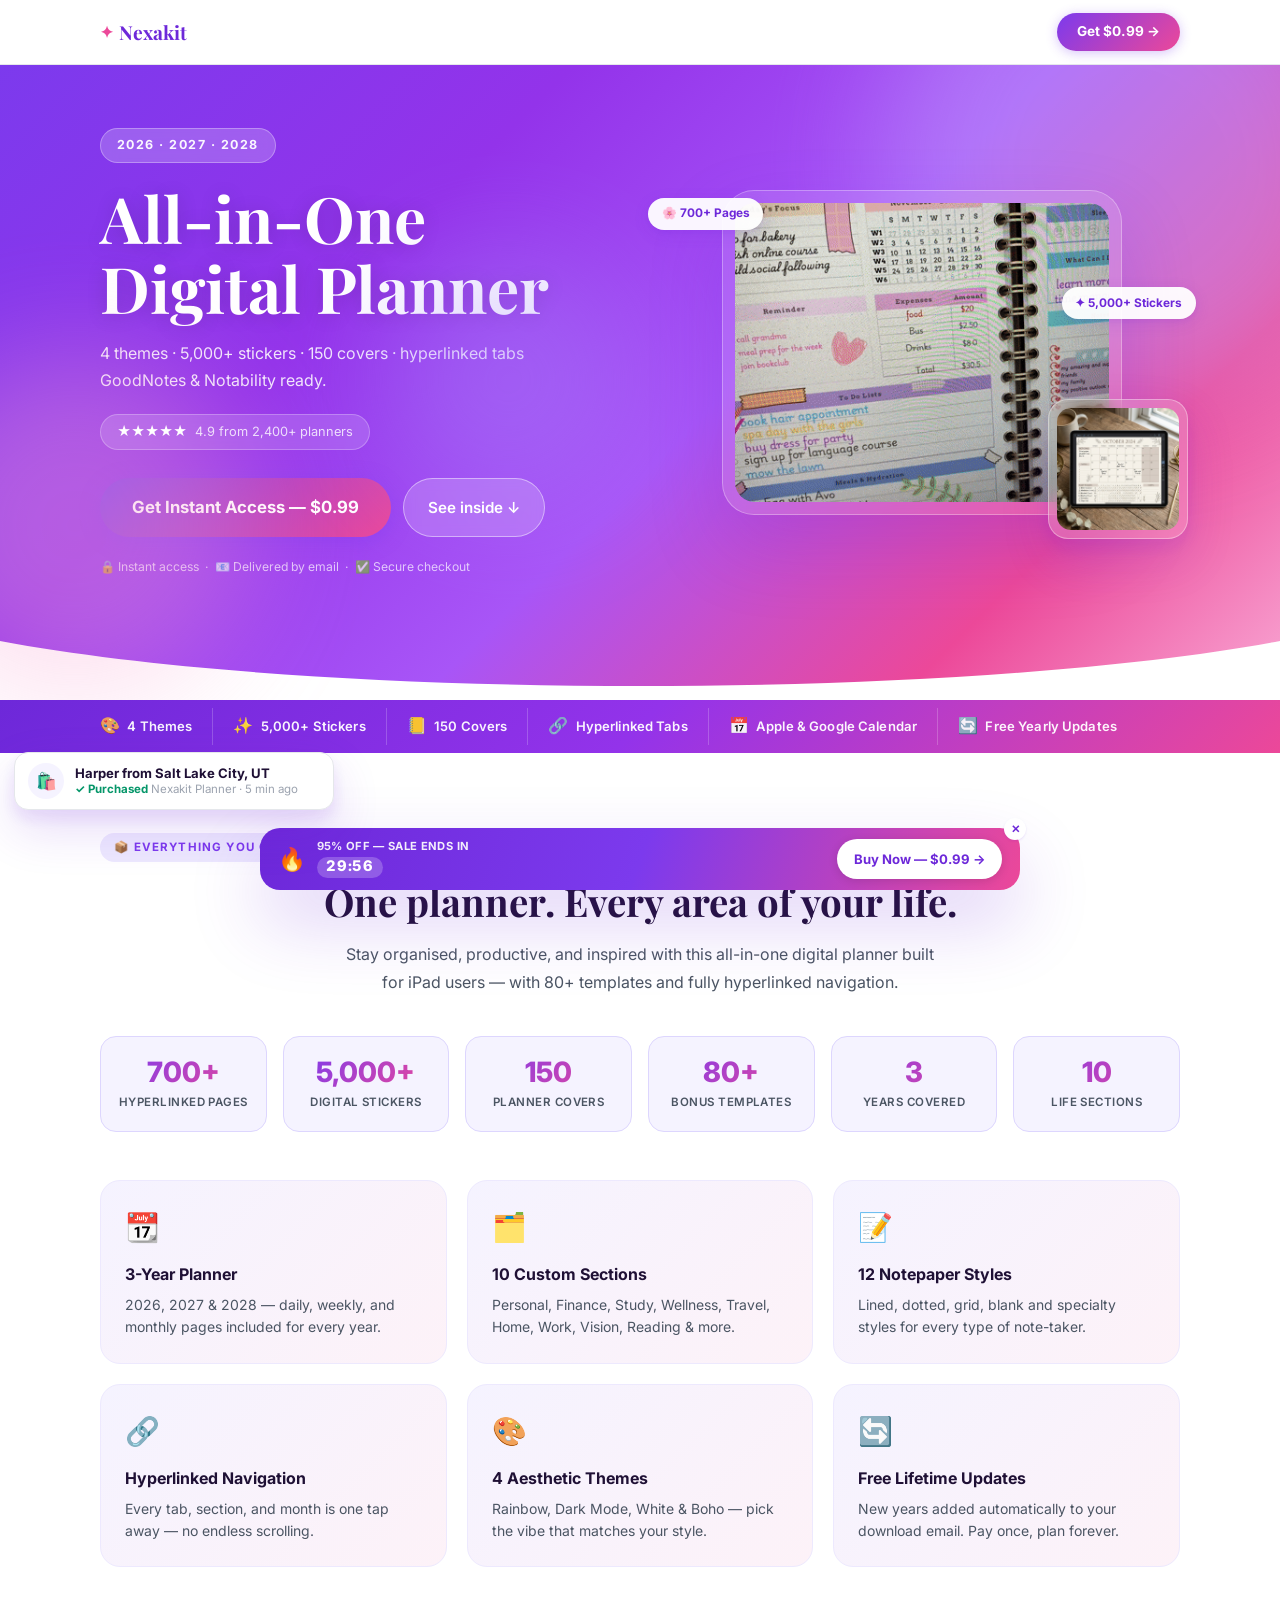
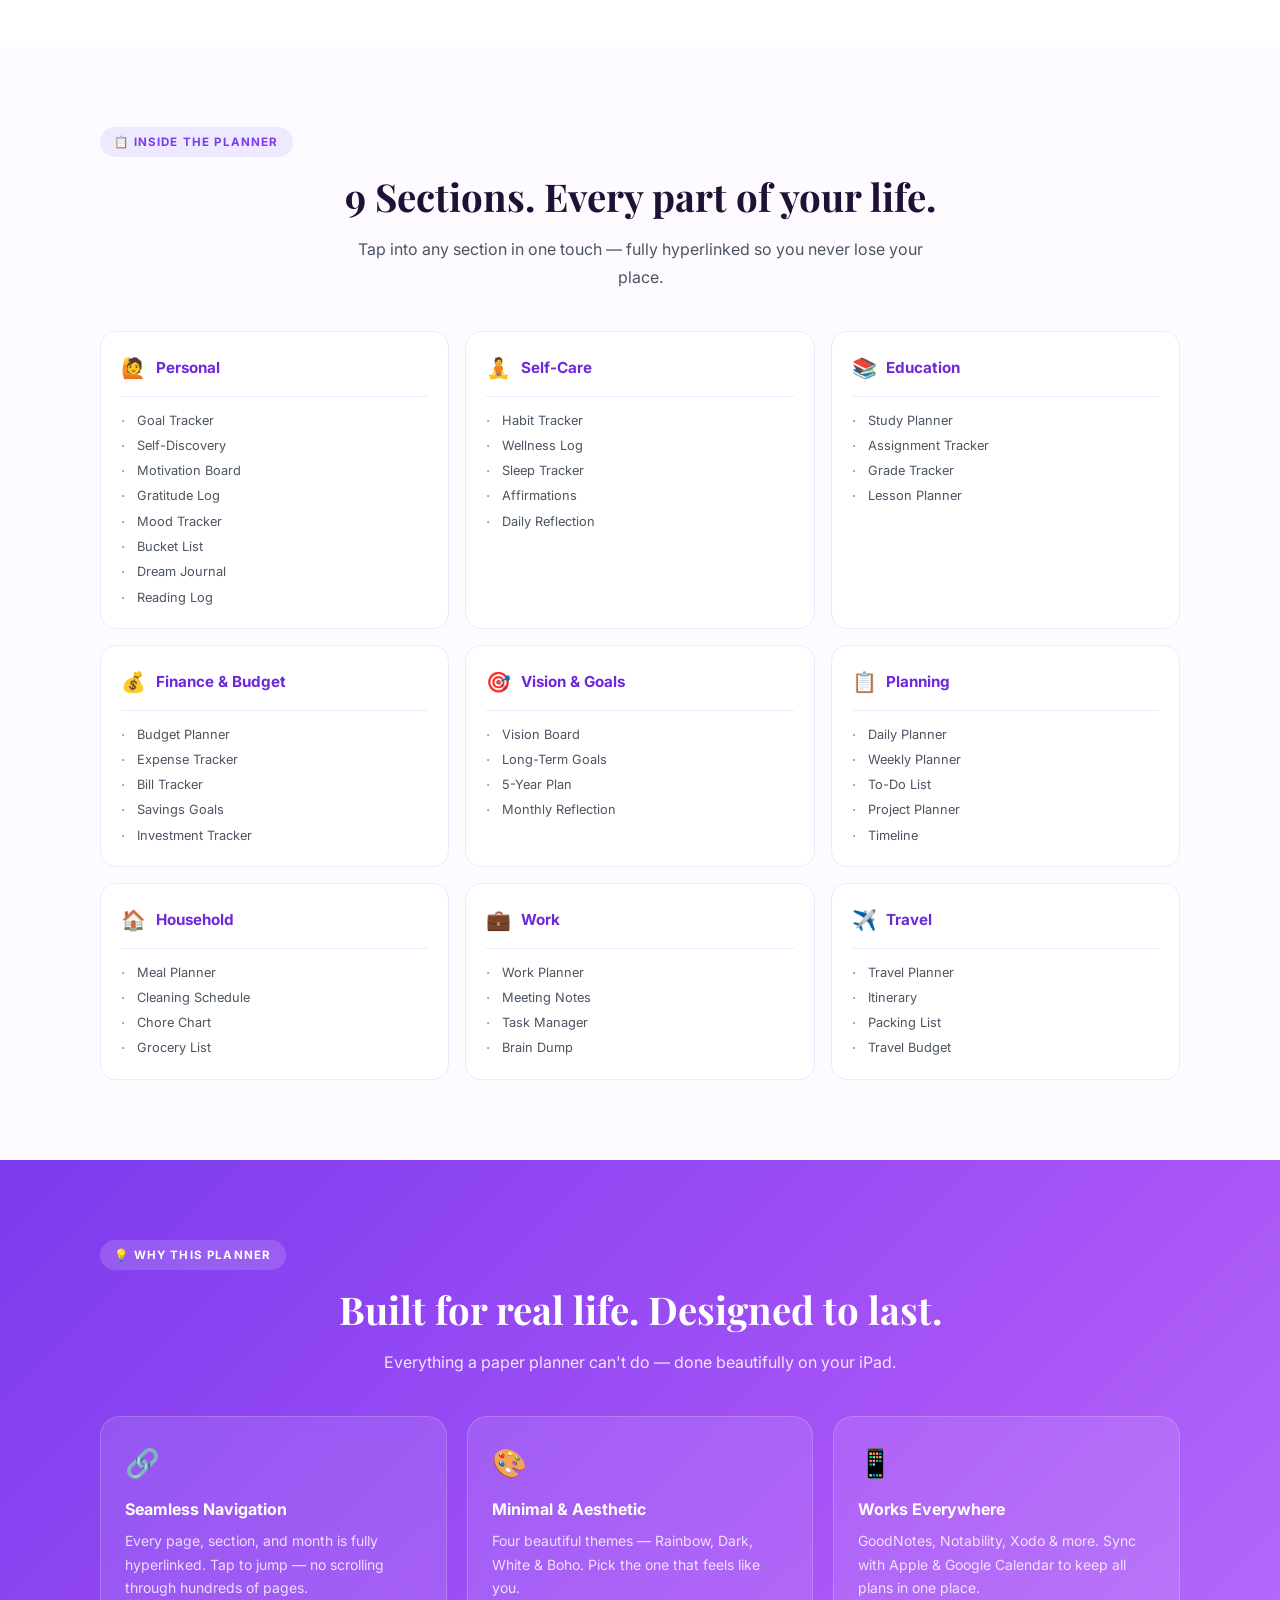
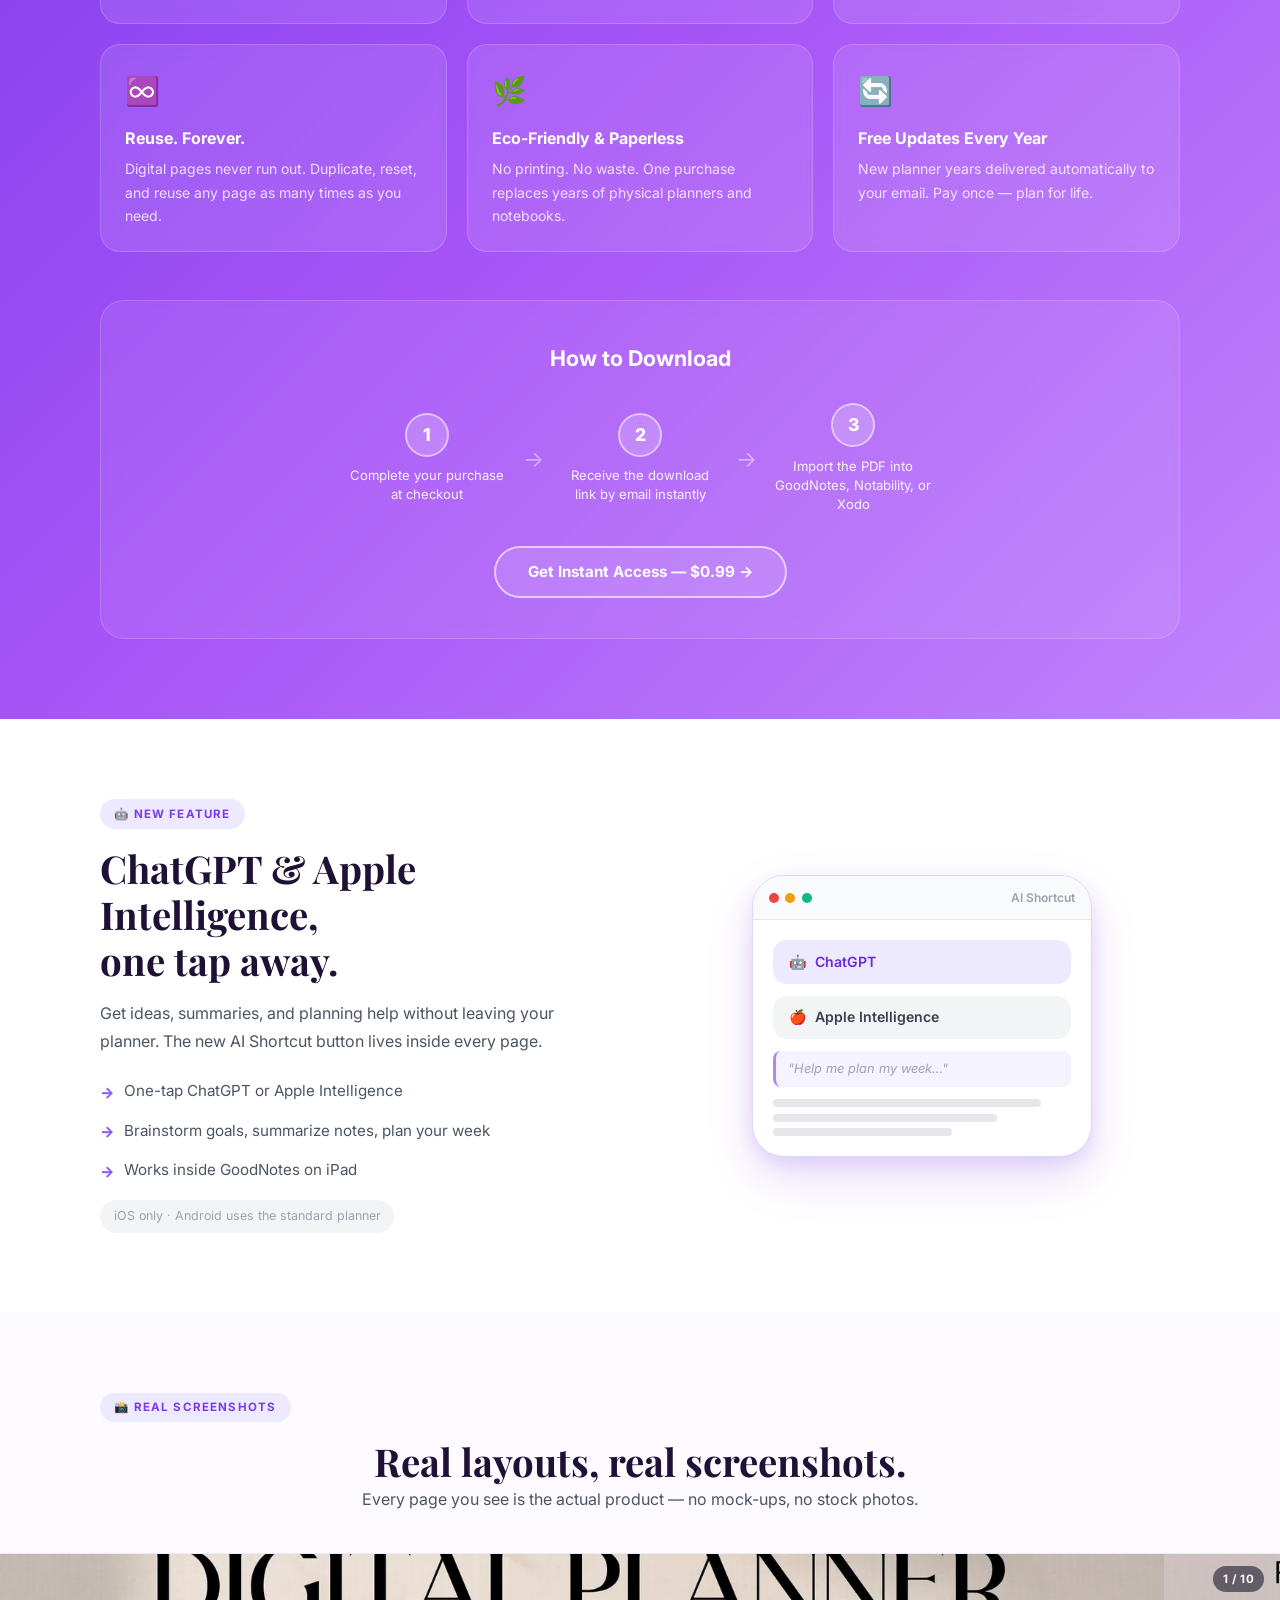
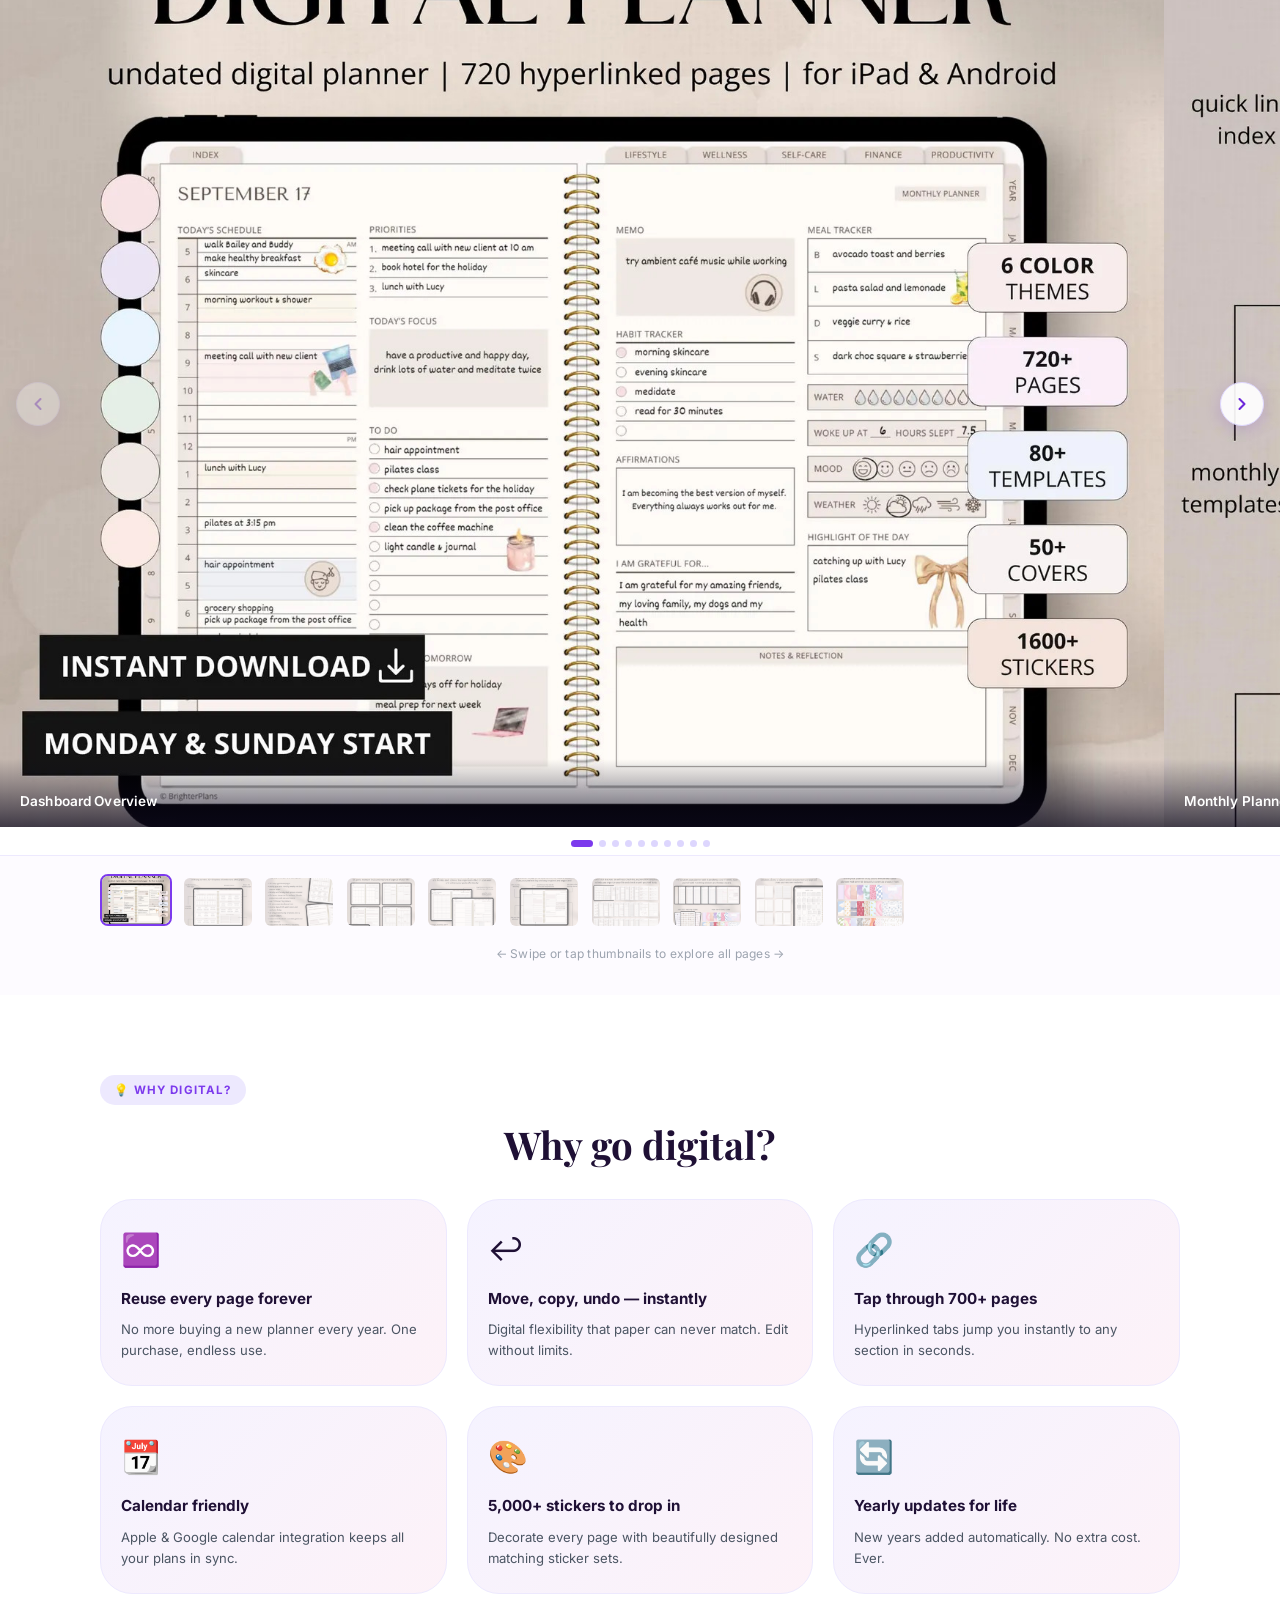
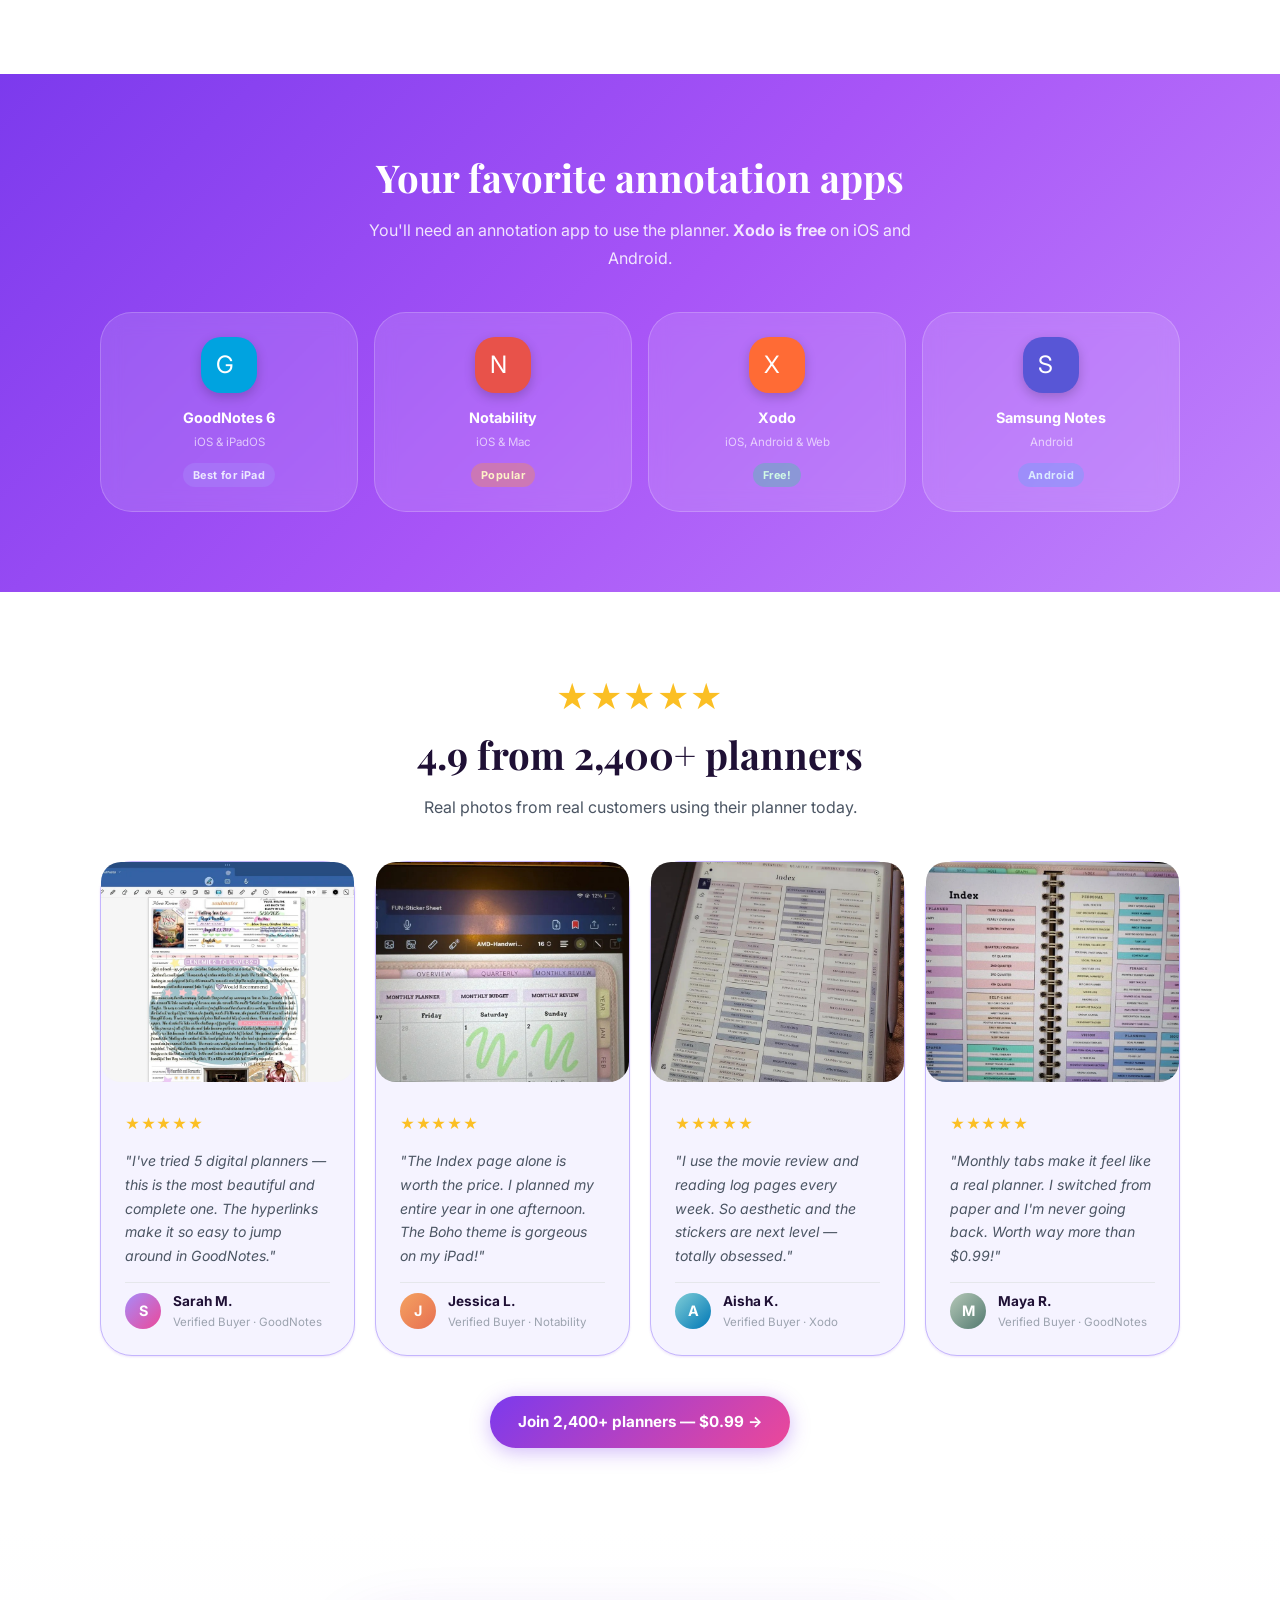
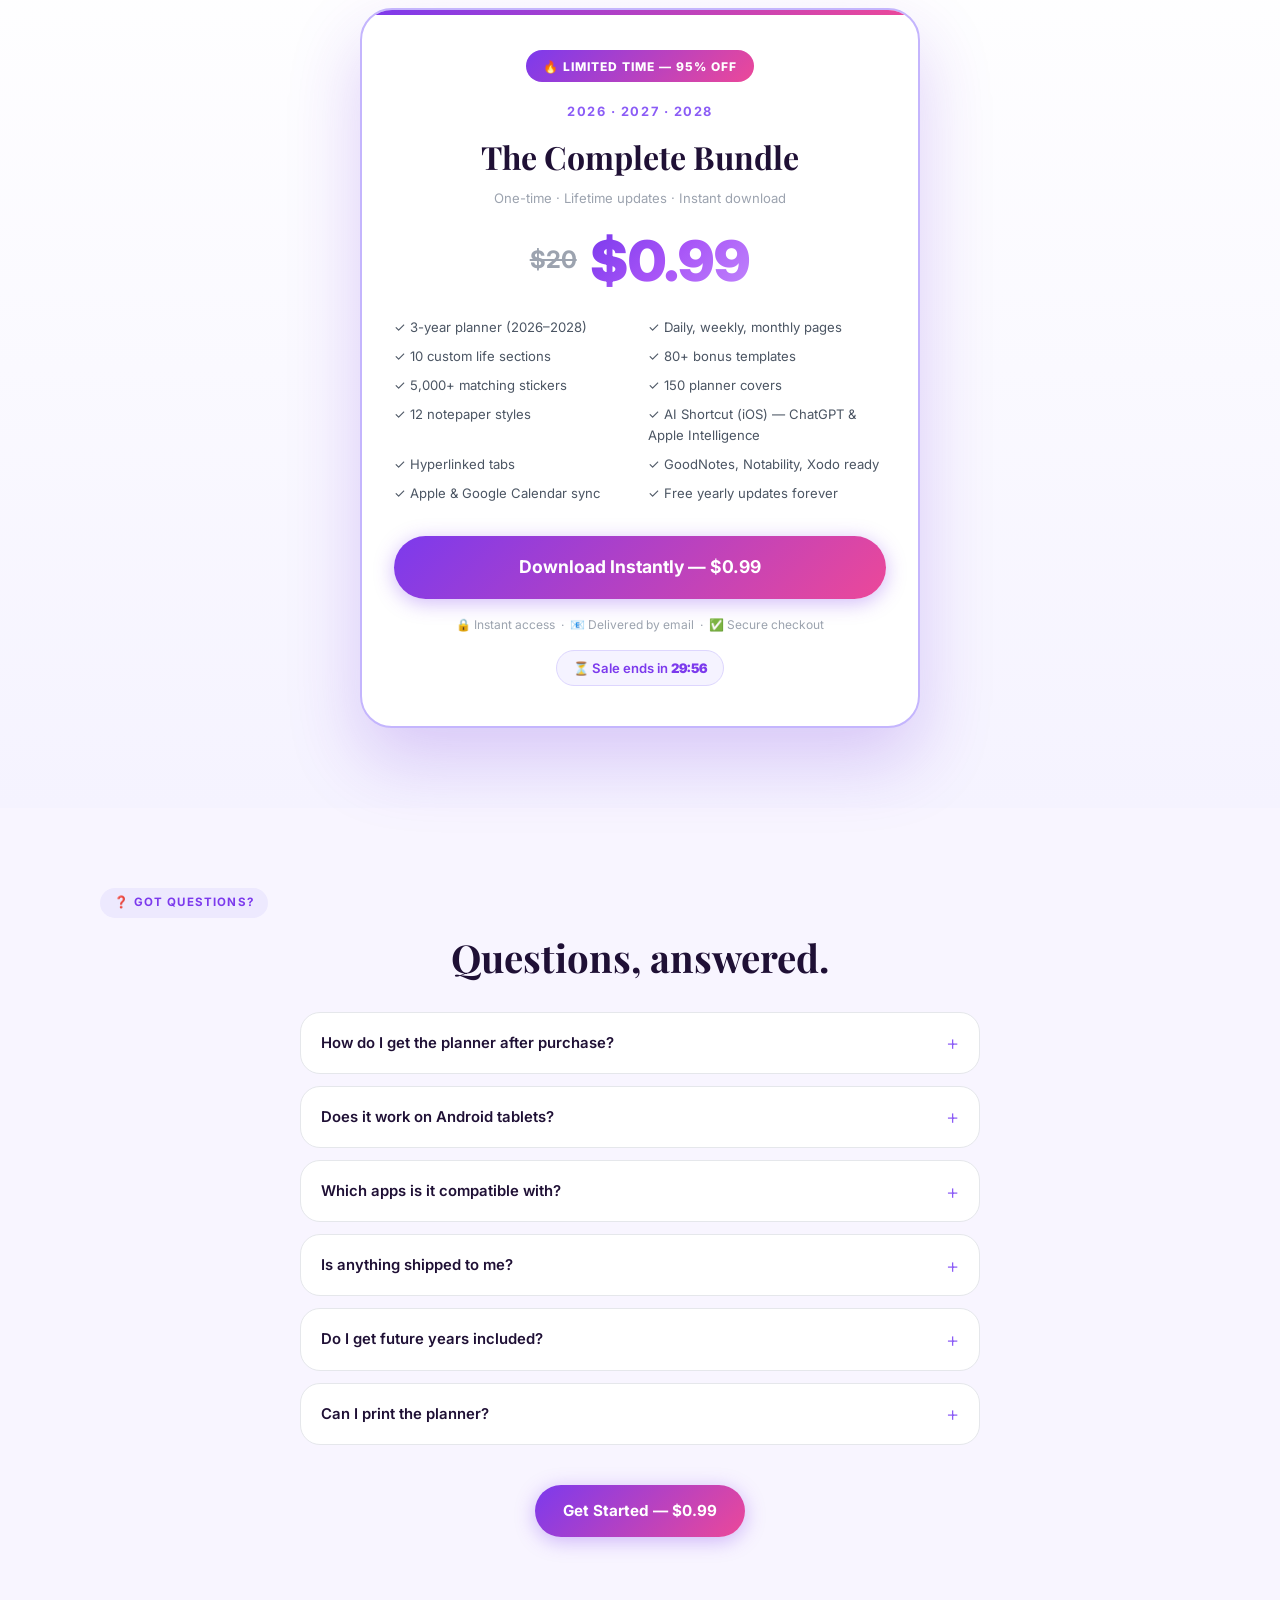
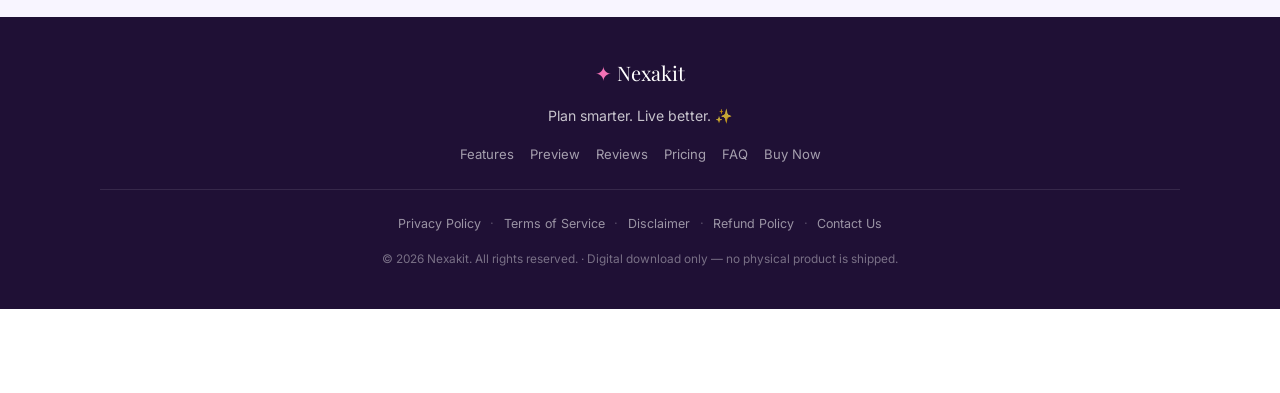
==== commit c803f6c7: "Add files via upload" ====
--- a/index.html
+++ b/index.html
@@ -1,533 +1,852 @@
-<!DOCTYPE html>
-<html lang="en">
-<head>
-  <meta charset="UTF-8" />
-  <meta name="viewport" content="width=device-width, initial-scale=1.0" />
-  <meta name="description" content="The Ultimate All-in-One Digital Planner for iPad & Android. 720+ hyperlinked pages, 80+ templates, 1000+ stickers. Instant digital download. Works with GoodNotes & Notability." />
-  <meta property="og:title" content="Bloom Planner — Premium Digital Planner for iPad & Android" />
-  <meta property="og:description" content="720+ hyperlinked pages • 80+ templates • Instant download. Plan smarter. Stay inspired." />
-  <meta property="og:type" content="website" />
-  <title>Bloom Planner — Premium Digital Planner for iPad & Android</title>
-  <link rel="preconnect" href="https://fonts.googleapis.com" />
-  <link rel="preconnect" href="https://fonts.gstatic.com" crossorigin />
-  <link href="https://fonts.googleapis.com/css2?family=Cormorant+Garamond:ital,wght@0,300;0,400;0,500;0,600;1,300;1,400&family=DM+Sans:ital,opsz,wght@0,9..40,300;0,9..40,400;0,9..40,500;1,9..40,300&display=swap" rel="stylesheet" />
-  <link rel="stylesheet" href="style.css" />
-</head>
-<body>
-
-  <!-- ═══════════════════════════════════════════════════
-       NAVIGATION
-  ═══════════════════════════════════════════════════ -->
-  <nav class="nav" id="main-nav" aria-label="Main navigation">
-    <div class="nav__inner">
-      <a href="#home" class="nav__logo" aria-label="Bloom Planner Home">
-        <span class="nav__logo-leaf">✦</span> Bloom Planner
-      </a>
-      <div class="nav__links">
-        <a href="#features" class="nav__link">Features</a>
-        <a href="#preview" class="nav__link">Preview</a>
-        <a href="checkout.html" class="nav__link">Pricing</a>
-        <a href="#faq" class="nav__link">FAQ</a>
-      </div>
-      <a href="checkout.html" class="btn btn--nav" id="nav-cta">Get Yours →</a>
-      <button class="nav__hamburger" id="hamburger-btn" aria-label="Open menu" aria-expanded="false">
-        <span></span><span></span><span></span>
-      </button>
-    </div>
-    <div class="nav__mobile-menu" id="mobile-menu" aria-hidden="true">
-      <a href="#features" class="nav__mobile-link">Features</a>
-      <a href="#preview" class="nav__mobile-link">Preview</a>
-      <a href="checkout.html" class="nav__mobile-link">Pricing</a>
-      <a href="#faq" class="nav__mobile-link">FAQ</a>
-      <a href="checkout.html" class="btn btn--primary btn--full-width">Get Instant Access</a>
-    </div>
-  </nav>
-
-  <!-- ═══════════════════════════════════════════════════
-       HERO SECTION
-  ═══════════════════════════════════════════════════ -->
-  <section class="hero" id="home" aria-labelledby="hero-headline">
-    <div class="hero__bg-shapes" aria-hidden="true">
-      <div class="hero__shape hero__shape--1"></div>
-      <div class="hero__shape hero__shape--2"></div>
-      <div class="hero__shape hero__shape--3"></div>
-    </div>
-    <div class="container hero__inner">
-      <div class="hero__content">
-        <div class="hero__badge">
-          <span class="badge__dot" aria-hidden="true"></span>
-          ✦ &nbsp; Instant Digital Download
-        </div>
-        <h1 class="hero__headline" id="hero-headline">
-          All-in-One Digital Planner<br />
-          <em>for iPad &amp; Android</em>
-        </h1>
-        <p class="hero__subheadline">
-          720+ hyperlinked pages &nbsp;•&nbsp; 80+ templates &nbsp;•&nbsp; 1000+ stickers<br class="hero__br" />
-          Plan smarter. Stay inspired. Live beautifully organized.
-        </p>
-        <div class="hero__trust-row" aria-label="Compatibility">
-          <span class="trust-chip">✓ GoodNotes 5 &amp; 6</span>
-          <span class="trust-chip">✓ Notability</span>
-          <span class="trust-chip">✓ Noteshelf</span>
-          <span class="trust-chip">✓ Android</span>
-        </div>
-        <div class="hero__cta-group">
-          <a href="checkout.html" class="btn btn--primary btn--hero" id="hero-cta-primary">
-            Get Instant Access
-            <span class="btn__arrow">→</span>
-          </a>
-          <a href="#preview" class="btn btn--ghost" id="hero-cta-secondary">See Inside ↓</a>
-        </div>
-        <p class="hero__micro-trust">
-          🔒 Secure checkout &nbsp;·&nbsp; 📦 Instant delivery &nbsp;·&nbsp; ⭐ 4.9/5 rating
-        </p>
-      </div>
-      <div class="hero__visual">
-        <div class="hero__mockup-wrap">
-          <div class="hero__glow" aria-hidden="true"></div>
-          <img
-            src="images/hero_mockup.png"
-            alt="Bloom Planner open on iPad showing a beautiful weekly spread"
-            class="hero__mockup-img"
-            loading="eager"
-            width="600"
-            height="500"
-          />
-          <div class="hero__floating-badge hero__floating-badge--1" aria-label="720+ pages">
-            <span class="floating-badge__num">720+</span>
-            <span class="floating-badge__label">Pages</span>
-          </div>
-          <div class="hero__floating-badge hero__floating-badge--2" aria-label="Instant Download">
-            <span class="floating-badge__icon">⚡</span>
-            <span class="floating-badge__label">Instant Download</span>
-          </div>
-          <div class="hero__floating-badge hero__floating-badge--3" aria-label="1000+ stickers">
-            <span class="floating-badge__num">1000+</span>
-            <span class="floating-badge__label">Stickers</span>
-          </div>
-        </div>
-      </div>
-    </div>
-    <div class="hero__scroll-hint" aria-hidden="true">
-      <span class="scroll-hint__text">Scroll to explore</span>
-      <span class="scroll-hint__arrow">↓</span>
-    </div>
-  </section>
-
-  <!-- ═══════════════════════════════════════════════════
-       SOCIAL PROOF STRIP
-  ═══════════════════════════════════════════════════ -->
-  <section class="proof-strip" aria-label="Social proof">
-    <div class="container proof-strip__inner">
-      <div class="proof-strip__stat">
-        <strong>10,000+</strong>
-        <span>Happy Planners</span>
-      </div>
-      <div class="proof-strip__divider" aria-hidden="true"></div>
-      <div class="proof-strip__stat">
-        <strong>4.9 ★</strong>
-        <span>Average Rating</span>
-      </div>
-      <div class="proof-strip__divider" aria-hidden="true"></div>
-      <div class="proof-strip__stat">
-        <strong>#1</strong>
-        <span>Best-Selling Planner</span>
-      </div>
-      <div class="proof-strip__divider" aria-hidden="true"></div>
-      <div class="proof-strip__stat">
-        <strong>720+</strong>
-        <span>Hyperlinked Pages</span>
-      </div>
-    </div>
-  </section>
-
-  <!-- ═══════════════════════════════════════════════════
-       FEATURES SECTION
-  ═══════════════════════════════════════════════════ -->
-  <section class="features" id="features" aria-labelledby="features-headline">
-    <div class="container">
-      <div class="section-header">
-        <span class="section-label">Everything You Need</span>
-        <h2 class="section-title" id="features-headline">
-          One Planner. <em>Infinite</em> Possibilities.
-        </h2>
-        <p class="section-subtitle">
-          Designed for students, professionals, and creators who want to feel organized, calm, and in control — every single day.
-        </p>
-      </div>
-
-      <div class="features__grid">
-        <div class="feature-card" data-animate="fade-up">
-          <div class="feature-card__icon" aria-hidden="true">📄</div>
-          <h3 class="feature-card__title">720+ Hyperlinked Pages</h3>
-          <p class="feature-card__desc">Navigate instantly between any section with smart hyperlinks. No more endless scrolling.</p>
-        </div>
-        <div class="feature-card" data-animate="fade-up" style="--delay: 0.1s">
-          <div class="feature-card__icon" aria-hidden="true">📅</div>
-          <h3 class="feature-card__title">Daily, Weekly &amp; Monthly</h3>
-          <p class="feature-card__desc">Full planning system with daily schedules, weekly overviews, and monthly goal-setting spreads.</p>
-        </div>
-        <div class="feature-card" data-animate="fade-up" style="--delay: 0.2s">
-          <div class="feature-card__icon" aria-hidden="true">📋</div>
-          <h3 class="feature-card__title">80+ Bonus Templates</h3>
-          <p class="feature-card__desc">Budget trackers, meal planners, reading logs, project boards, wellness journals, and more.</p>
-        </div>
-        <div class="feature-card" data-animate="fade-up" style="--delay: 0.3s">
-          <div class="feature-card__icon" aria-hidden="true">🎨</div>
-          <h3 class="feature-card__title">1,000+ Stickers Included</h3>
-          <p class="feature-card__desc">Botanical, lifestyle, motivational, seasonal, and icon sticker packs to personalize every page.</p>
-        </div>
-        <div class="feature-card" data-animate="fade-up" style="--delay: 0.4s">
-          <div class="feature-card__icon" aria-hidden="true">🖼️</div>
-          <h3 class="feature-card__title">50+ Cover Themes</h3>
-          <p class="feature-card__desc">Switch covers instantly. Blush, sage, charcoal, terracotta, lavender, and many more aesthetics.</p>
-        </div>
-        <div class="feature-card" data-animate="fade-up" style="--delay: 0.5s">
-          <div class="feature-card__icon" aria-hidden="true">✍️</div>
-          <h3 class="feature-card__title">GoodNotes &amp; Notability</h3>
-          <p class="feature-card__desc">Fully compatible with GoodNotes 5 &amp; 6, Notability, Noteshelf, and Android annotation apps.</p>
-        </div>
-        <div class="feature-card" data-animate="fade-up" style="--delay: 0.6s">
-          <div class="feature-card__icon" aria-hidden="true">💪</div>
-          <h3 class="feature-card__title">Habit &amp; Wellness Tracking</h3>
-          <p class="feature-card__desc">Mood trackers, sleep logs, water intake, gratitude prompts, and self-care checklists built in.</p>
-        </div>
-        <div class="feature-card" data-animate="fade-up" style="--delay: 0.7s">
-          <div class="feature-card__icon" aria-hidden="true">⚡</div>
-          <h3 class="feature-card__title">Instant Digital Download</h3>
-          <p class="feature-card__desc">Get immediate access after purchase. No waiting. No shipping. Start planning within minutes.</p>
-        </div>
-      </div>
-
-      <!-- CTA #2 -->
-      <div class="section-cta">
-        <a href="checkout.html" class="btn btn--primary btn--lg" id="features-cta">
-          Start Planning Today →
-        </a>
-        <p class="section-cta__note">⚡ Instant download after purchase</p>
-      </div>
-    </div>
-  </section>
-
-  <!-- ═══════════════════════════════════════════════════
-       PLANNER PREVIEW / CAROUSEL
-  ═══════════════════════════════════════════════════ -->
-  <section class="preview" id="preview" aria-labelledby="preview-headline">
-    <div class="container">
-      <div class="section-header">
-        <span class="section-label">Inside the Planner</span>
-        <h2 class="section-title" id="preview-headline">
-          See What's <em>Inside</em>
-        </h2>
-        <p class="section-subtitle">
-          Every page crafted with care. Every detail designed for real life.
-        </p>
-      </div>
-    </div>
-
-    <div class="carousel" id="planner-carousel" role="region" aria-label="Planner preview carousel">
-      <div class="carousel__track" id="carousel-track">
-        <div class="carousel__slide" role="group" aria-label="Slide 1 of 4">
-          <div class="carousel__img-wrap">
-            <img src="images/daily_view.png" alt="Daily planner layout with time blocks, priorities, and gratitude section" class="carousel__img" loading="lazy" />
-          </div>
-          <div class="carousel__caption">
-            <h3 class="carousel__caption-title">Daily Layout</h3>
-            <p class="carousel__caption-text">Time-blocked schedule, top priorities, gratitude journaling, and mood check-in — all in one elegant view.</p>
-          </div>
-        </div>
-        <div class="carousel__slide" role="group" aria-label="Slide 2 of 4">
-          <div class="carousel__img-wrap">
-            <img src="images/monthly_view.png" alt="Monthly calendar overview with habit tracking and goal setting" class="carousel__img" loading="lazy" />
-          </div>
-          <div class="carousel__caption">
-            <h3 class="carousel__caption-title">Monthly Overview</h3>
-            <p class="carousel__caption-text">Big-picture planning at a glance. Set monthly goals, track key events, and see your whole month in one spread.</p>
-          </div>
-        </div>
-        <div class="carousel__slide" role="group" aria-label="Slide 3 of 4">
-          <div class="carousel__img-wrap">
-            <img src="images/habit_tracker.png" alt="Habit tracker and wellness journal pages with mood tracking" class="carousel__img" loading="lazy" />
-          </div>
-          <div class="carousel__caption">
-            <h3 class="carousel__caption-title">Habit &amp; Wellness Tracker</h3>
-            <p class="carousel__caption-text">Build lasting habits with visual trackers for mood, sleep, water, fitness, and self-care rituals.</p>
-          </div>
-        </div>
-        <div class="carousel__slide" role="group" aria-label="Slide 4 of 4">
-          <div class="carousel__img-wrap">
-            <img src="images/stickers_covers.png" alt="Collection of digital stickers and planner cover themes" class="carousel__img" loading="lazy" />
-          </div>
-          <div class="carousel__caption">
-            <h3 class="carousel__caption-title">Stickers &amp; Covers</h3>
-            <p class="carousel__caption-text">1,000+ aesthetic stickers and 50+ cover themes to make your planner uniquely yours.</p>
-          </div>
-        </div>
-      </div>
-
-      <div class="carousel__controls" aria-label="Carousel controls">
-        <button class="carousel__btn carousel__btn--prev" id="carousel-prev" aria-label="Previous slide">‹</button>
-        <div class="carousel__dots" id="carousel-dots" role="tablist" aria-label="Go to slide">
-          <button class="carousel__dot carousel__dot--active" role="tab" aria-selected="true" aria-label="Slide 1" data-index="0"></button>
-          <button class="carousel__dot" role="tab" aria-selected="false" aria-label="Slide 2" data-index="1"></button>
-          <button class="carousel__dot" role="tab" aria-selected="false" aria-label="Slide 3" data-index="2"></button>
-          <button class="carousel__dot" role="tab" aria-selected="false" aria-label="Slide 4" data-index="3"></button>
-        </div>
-        <button class="carousel__btn carousel__btn--next" id="carousel-next" aria-label="Next slide">›</button>
-      </div>
-    </div>
-  </section>
-
-  <!-- ═══════════════════════════════════════════════════
-       LIFESTYLE / VALUE SECTION
-  ═══════════════════════════════════════════════════ -->
-  <section class="lifestyle" id="lifestyle" aria-labelledby="lifestyle-headline">
-    <div class="container lifestyle__inner">
-      <div class="lifestyle__content">
-        <span class="section-label">Why You'll Love It</span>
-        <h2 class="section-title" id="lifestyle-headline">
-          Designed for Real <em>Life</em>
-        </h2>
-        <div class="lifestyle__pillars">
-          <div class="lifestyle__pillar" data-animate="fade-right">
-            <div class="lifestyle__pillar-icon" aria-hidden="true">🎯</div>
-            <div>
-              <h3>Productivity</h3>
-              <p>Time-blocking, task management, and project planning that keeps you focused and on track every day.</p>
-            </div>
-          </div>
-          <div class="lifestyle__pillar" data-animate="fade-right" style="--delay: 0.15s">
-            <div class="lifestyle__pillar-icon" aria-hidden="true">🌿</div>
-            <div>
-              <h3>Wellness</h3>
-              <p>Holistic self-care tracking for sleep, nutrition, mindfulness, and mental health — because you matter.</p>
-            </div>
-          </div>
-          <div class="lifestyle__pillar" data-animate="fade-right" style="--delay: 0.3s">
-            <div class="lifestyle__pillar-icon" aria-hidden="true">✨</div>
-            <div>
-              <h3>Self-Care</h3>
-              <p>Daily gratitude, affirmations, and reflection prompts to nurture a positive, intentional mindset.</p>
-            </div>
-          </div>
-          <div class="lifestyle__pillar" data-animate="fade-right" style="--delay: 0.45s">
-            <div class="lifestyle__pillar-icon" aria-hidden="true">🎓</div>
-            <div>
-              <h3>For Everyone</h3>
-              <p>Loved by students, professionals, entrepreneurs, teachers, and creators across the USA.</p>
-            </div>
-          </div>
-        </div>
-      </div>
-      <div class="lifestyle__quote-wrap" data-animate="fade-left">
-        <blockquote class="lifestyle__quote">
-          <p>"This planner completely transformed how I organize my days. It's the most beautiful and functional digital planner I've ever used."</p>
-          <footer>
-            <cite>— Sarah M., Teacher &amp; Mom, California</cite>
-          </footer>
-        </blockquote>
-        <blockquote class="lifestyle__quote">
-          <p>"I've tried a dozen digital planners. This one is the only one that stuck. The hyperlinks alone are worth every penny."</p>
-          <footer>
-            <cite>— Jordan K., UX Designer, New York</cite>
-          </footer>
-        </blockquote>
-        <blockquote class="lifestyle__quote">
-          <p>"The habit tracker and wellness pages are *chef's kiss*. I feel so much more intentional with my days now."</p>
-          <footer>
-            <cite>— Priya D., Grad Student, Texas</cite>
-          </footer>
-        </blockquote>
-      </div>
-    </div>
-  </section>
-
-  <!-- ═══════════════════════════════════════════════════
-       PRICING SECTION
-  ═══════════════════════════════════════════════════ -->
-  <section class="pricing" id="pricing" aria-labelledby="pricing-headline">
-    <div class="container">
-      <div class="section-header">
-        <span class="section-label">Simple Pricing</span>
-        <h2 class="section-title" id="pricing-headline">
-          One Payment. <em>Lifetime</em> Access.
-        </h2>
-        <p class="section-subtitle">No subscriptions. No monthly fees. Yours forever.</p>
-      </div>
-
-      <div class="pricing__card">
-        <div class="pricing__badge-row">
-          <span class="pricing__tag">Most Popular</span>
-          <span class="pricing__tag pricing__tag--sale">🔥 Limited Time Offer</span>
-        </div>
-        <h3 class="pricing__product-name">Bloom Digital Planner</h3>
-        <p class="pricing__subtitle">Complete Edition — All Formats Included</p>
-
-        <div class="pricing__price-row">
-          <span class="pricing__original">$47</span>
-          <span class="pricing__price">$27</span>
-          <span class="pricing__save">Save 43%</span>
-        </div>
-
-        <ul class="pricing__includes" aria-label="What's included">
-          <li><span aria-hidden="true">✦</span> 720+ Hyperlinked PDF Pages</li>
-          <li><span aria-hidden="true">✦</span> Daily, Weekly &amp; Monthly Planners</li>
-          <li><span aria-hidden="true">✦</span> 80+ Bonus Templates (Budget, Meal, Fitness, etc.)</li>
-          <li><span aria-hidden="true">✦</span> 1,000+ Aesthetic Digital Stickers</li>
-          <li><span aria-hidden="true">✦</span> 50+ Cover Themes</li>
-          <li><span aria-hidden="true">✦</span> GoodNotes, Notability &amp; Android Ready</li>
-          <li><span aria-hidden="true">✦</span> Lifetime Access + Free Updates</li>
-          <li><span aria-hidden="true">✦</span> Instant Download — No Waiting</li>
-        </ul>
-
-        <a href="checkout.html" class="btn btn--primary btn--xl btn--full-width" id="pricing-cta">
-          Download Instantly — $27
-          <span class="btn__arrow">→</span>
-        </a>
-
-        <div class="pricing__reassurance">
-          <span>🔒 Secure Checkout</span>
-          <span>⚡ Instant Delivery</span>
-          <span>📩 Direct to Email</span>
-        </div>
-
-        <p class="pricing__note">
-          After purchase, you'll receive an instant download link. Compatible with all major PDF annotation apps on iPad, iPhone, and Android.
-        </p>
-      </div>
-    </div>
-  </section>
-
-  <!-- ═══════════════════════════════════════════════════
-       FAQ SECTION
-  ═══════════════════════════════════════════════════ -->
-  <section class="faq" id="faq" aria-labelledby="faq-headline">
-    <div class="container">
-      <div class="section-header">
-        <span class="section-label">Got Questions?</span>
-        <h2 class="section-title" id="faq-headline">
-          Frequently Asked <em>Questions</em>
-        </h2>
-      </div>
-
-      <div class="faq__list" role="list">
-
-        <div class="faq__item" role="listitem">
-          <button class="faq__question" aria-expanded="false" aria-controls="faq-answer-1" id="faq-btn-1">
-            How do I download the planner after purchase?
-            <span class="faq__icon" aria-hidden="true">+</span>
-          </button>
-          <div class="faq__answer" id="faq-answer-1" role="region" aria-labelledby="faq-btn-1" hidden>
-            <p>After completing your purchase, you'll receive an email with an instant download link. Click the link to download your PDF files directly to your device. The entire process takes less than 2 minutes.</p>
-          </div>
-        </div>
-
-        <div class="faq__item" role="listitem">
-          <button class="faq__question" aria-expanded="false" aria-controls="faq-answer-2" id="faq-btn-2">
-            Does it work on Android tablets and phones?
-            <span class="faq__icon" aria-hidden="true">+</span>
-          </button>
-          <div class="faq__answer" id="faq-answer-2" role="region" aria-labelledby="faq-btn-2" hidden>
-            <p>Yes! The Bloom Digital Planner works on Android devices using apps like Xodo, PDF Expert, or any PDF annotation app. The hyperlinks and interactive features work on all major Android annotation apps.</p>
-          </div>
-        </div>
-
-        <div class="faq__item" role="listitem">
-          <button class="faq__question" aria-expanded="false" aria-controls="faq-answer-3" id="faq-btn-3">
-            Can I use it in GoodNotes or Notability?
-            <span class="faq__icon" aria-hidden="true">+</span>
-          </button>
-          <div class="faq__answer" id="faq-answer-3" role="region" aria-labelledby="faq-btn-3" hidden>
-            <p>Absolutely! Bloom Planner is fully optimized for GoodNotes 5, GoodNotes 6, Notability, and Noteshelf. Simply import the PDF into your preferred app, and all hyperlinks will work perfectly. We include step-by-step import instructions.</p>
-          </div>
-        </div>
-
-        <div class="faq__item" role="listitem">
-          <button class="faq__question" aria-expanded="false" aria-controls="faq-answer-4" id="faq-btn-4">
-            Is this a physical product? Will something be shipped?
-            <span class="faq__icon" aria-hidden="true">+</span>
-          </button>
-          <div class="faq__answer" id="faq-answer-4" role="region" aria-labelledby="faq-btn-4" hidden>
-            <p>No, this is a 100% digital product. Nothing will be mailed to you. You receive instant access to downloadable PDF files right after purchase. No waiting, no shipping fees!</p>
-          </div>
-        </div>
-
-        <div class="faq__item" role="listitem">
-          <button class="faq__question" aria-expanded="false" aria-controls="faq-answer-5" id="faq-btn-5">
-            Do I get free updates when you add new pages?
-            <span class="faq__icon" aria-hidden="true">+</span>
-          </button>
-          <div class="faq__answer" id="faq-answer-5" role="region" aria-labelledby="faq-btn-5" hidden>
-            <p>Yes! You get lifetime access and receive all future updates for free. When we add new templates, covers, or sticker packs, you'll get notified via email with a fresh download link at no extra cost.</p>
-          </div>
-        </div>
-
-        <div class="faq__item" role="listitem">
-          <button class="faq__question" aria-expanded="false" aria-controls="faq-answer-6" id="faq-btn-6">
-            Can I use it on multiple devices?
-            <span class="faq__icon" aria-hidden="true">+</span>
-          </button>
-          <div class="faq__answer" id="faq-answer-6" role="region" aria-labelledby="faq-btn-6" hidden>
-            <p>Yes! Your purchase covers personal use across all your own devices — iPad, iPhone, Android tablet, Android phone, and even your computer. Simply re-download the file on each device or sync through cloud storage like iCloud or Google Drive.</p>
-          </div>
-        </div>
-
-      </div>
-    </div>
-  </section>
-
-  <!-- ═══════════════════════════════════════════════════
-       FINAL CTA BANNER
-  ═══════════════════════════════════════════════════ -->
-  <section class="final-cta" aria-labelledby="final-cta-headline">
-    <div class="final-cta__bg" aria-hidden="true"></div>
-    <div class="container final-cta__inner">
-      <div class="final-cta__stars" aria-label="5 star rating" role="img">★★★★★</div>
-      <h2 class="final-cta__headline" id="final-cta-headline">
-        Ready to Transform<br /><em>Your Planning Life?</em>
-      </h2>
-      <p class="final-cta__subtext">
-        Join 10,000+ planners who've already changed how they organize their days.<br />
-        Instant download. One payment. Yours forever.
-      </p>
-      <a href="checkout.html" class="btn btn--primary btn--xl" id="final-cta-btn">
-        Get Instant Access — $27 →
-      </a>
-      <p class="final-cta__note">⚡ Download starts immediately after purchase</p>
-    </div>
-  </section>
-
-  <!-- ═══════════════════════════════════════════════════
-       FOOTER
-  ═══════════════════════════════════════════════════ -->
-  <footer class="footer" role="contentinfo">
-    <div class="container footer__inner">
-      <div class="footer__brand">
-        <span class="nav__logo-leaf">✦</span> Bloom Planner
-        <p>Premium digital planners for iPad &amp; Android.</p>
-      </div>
-      <nav class="footer__links" aria-label="Footer navigation">
-        <a href="#features">Features</a>
-        <a href="#preview">Preview</a>
-        <a href="checkout.html">Pricing</a>
-        <a href="#faq">FAQ</a>
-        <a href="#">Privacy Policy</a>
-        <a href="#">Terms of Use</a>
-      </nav>
-      <p class="footer__copy">© 2025 Bloom Planner. All rights reserved. Digital product — no returns after download.</p>
-    </div>
-  </footer>
-
-  <!-- ═══════════════════════════════════════════════════
-       STICKY MOBILE CTA
-  ═══════════════════════════════════════════════════ -->
-  <div class="sticky-cta" id="sticky-cta" aria-label="Sticky purchase button" role="complementary">
-    <a href="checkout.html" class="btn btn--primary btn--full-width sticky-cta__btn" id="sticky-cta-btn">
-      ⚡ Get Your Planner — $27
-    </a>
-  </div>
-
-  <script src="script.js"></script>
-</body>
-</html>
+<!DOCTYPE html>
+<html lang="en">
+<head>
+  <meta charset="UTF-8" />
+  <meta name="viewport" content="width=device-width, initial-scale=1.0" />
+  <meta name="description" content="All-in-One Digital Planner 2026–2028. 4 themes · 5,000+ stickers · 150 covers · AI shortcut · GoodNotes & Notability ready. Only $0.99!" />
+  <meta property="og:title" content="Nexakit — All-in-One Digital Planner 2026–2028" />
+  <meta property="og:description" content="4 themes · 5,000+ stickers · 150 covers · hyperlinked tabs · GoodNotes & Notability ready." />
+  <meta property="og:type" content="website" />
+  <title>Nexakit — All-in-One Digital Planner 2026·2027·2028</title>
+  <link rel="preconnect" href="https://fonts.googleapis.com" />
+  <link rel="preconnect" href="https://fonts.gstatic.com" crossorigin />
+  <link href="https://fonts.googleapis.com/css2?family=Inter:wght@300;400;500;600;700;800;900&family=Playfair+Display:ital,wght@0,400;0,700;1,400&display=swap" rel="stylesheet" />
+  <link rel="stylesheet" href="style.css" />
+</head>
+<body>
+
+  <!-- ═══ NAVIGATION ═══ -->
+  <nav class="nav" id="main-nav" aria-label="Main navigation">
+    <div class="nav__inner">
+      <a href="#home" class="nav__logo" aria-label="Nexakit Home">
+        <span class="nav__logo-mark">✦</span> Nexakit
+      </a>
+      <a href="checkout.html" class="btn-nav-cta" id="nav-cta">Get $0.99 →</a>
+    </div>
+  </nav>
+
+  <!-- ═══ HERO ═══ -->
+  <section class="hero" id="home" aria-labelledby="hero-headline">
+    <div class="hero__bg-orb hero__bg-orb--1" aria-hidden="true"></div>
+    <div class="hero__bg-orb hero__bg-orb--2" aria-hidden="true"></div>
+    <div class="hero__bg-orb hero__bg-orb--3" aria-hidden="true"></div>
+
+    <div class="container hero__inner">
+      <div class="hero__content">
+        <div class="hero__years-badge">2026 · 2027 · 2028</div>
+        <h1 class="hero__headline" id="hero-headline">
+          All-in-One<br/>Digital Planner
+        </h1>
+        <p class="hero__sub">
+          4 themes · 5,000+ stickers · 150 covers · hyperlinked tabs<br/>
+          GoodNotes &amp; Notability ready.
+        </p>
+        <div class="hero__stars" aria-label="4.9 out of 5 stars">
+          ★★★★★ <span>4.9 from 2,400+ planners</span>
+        </div>
+        <div class="hero__ctas">
+          <a href="checkout.html" class="btn-primary btn-hero" id="hero-cta-primary">
+            Get Instant Access — $0.99
+          </a>
+          <a href="#preview" class="btn-ghost" id="hero-cta-secondary">
+            See inside ↓
+          </a>
+        </div>
+        <p class="hero__trust">
+          🔒 Instant access &nbsp;·&nbsp; 📧 Delivered by email &nbsp;·&nbsp; ✅ Secure checkout
+        </p>
+      </div>
+
+      <div class="hero__image-wrap" aria-hidden="true">
+        <div class="hero__img-card hero__img-card--main">
+          <img src="images\hero\digital_planner.gif" alt="Nexakit Digital Planner on iPad" class="hero__img" loading="eager" />
+        </div>
+        <div class="hero__img-card hero__img-card--float">
+          <img src="images/monthly_view.png" alt="Monthly planner view" class="hero__img-float" loading="eager" />
+        </div>
+        <div class="hero__badge-float hero__badge-float--1">🌸 700+ Pages</div>
+        <div class="hero__badge-float hero__badge-float--2">✦ 5,000+ Stickers</div>
+      </div>
+    </div>
+
+    <!-- wave bottom -->
+    <div class="hero__wave" aria-hidden="true">
+      <svg viewBox="0 0 1440 80" fill="none" xmlns="http://www.w3.org/2000/svg" preserveAspectRatio="none">
+        <path d="M0 0C360 80 1080 80 1440 0V80H0V0Z" fill="#ffffff"/>
+      </svg>
+    </div>
+  </section>
+
+
+
+  <!-- ═══ QUICK FEATURE PILL BAR ═══ -->
+  <section class="pill-bar" aria-label="Quick feature highlights">
+    <div class="pill-bar__inner">
+      <div class="pill-bar__item"><span class="pill-bar__icon">🎨</span> 4 Themes</div>
+      <div class="pill-bar__divider" aria-hidden="true"></div>
+      <div class="pill-bar__item"><span class="pill-bar__icon">✨</span> 5,000+ Stickers</div>
+      <div class="pill-bar__divider" aria-hidden="true"></div>
+      <div class="pill-bar__item"><span class="pill-bar__icon">📒</span> 150 Covers</div>
+      <div class="pill-bar__divider" aria-hidden="true"></div>
+      <div class="pill-bar__item"><span class="pill-bar__icon">🔗</span> Hyperlinked Tabs</div>
+      <div class="pill-bar__divider" aria-hidden="true"></div>
+      <div class="pill-bar__item"><span class="pill-bar__icon">📅</span> Apple &amp; Google Calendar</div>
+      <div class="pill-bar__divider" aria-hidden="true"></div>
+      <div class="pill-bar__item"><span class="pill-bar__icon">🔄</span> Free Yearly Updates</div>
+    </div>
+  </section>
+
+  <!-- ═══ WHAT'S INCLUDED ═══ -->
+  <section class="included-section section" id="whats-included" aria-labelledby="included-title">
+    <div class="container">
+      <div class="section-pill-center">📦 Everything You Get</div>
+      <h2 class="section-title section-title--center" id="included-title">
+        One planner. Every area of your life.
+      </h2>
+      <p class="section-body section-body--center">
+        Stay organised, productive, and inspired with this all-in-one digital planner built for iPad users — with 80+ templates and fully hyperlinked navigation.
+      </p>
+
+      <!-- Stat highlights -->
+      <div class="included-stats">
+        <div class="istat">
+          <div class="istat__num">700+</div>
+          <div class="istat__label">Hyperlinked Pages</div>
+        </div>
+        <div class="istat">
+          <div class="istat__num">5,000+</div>
+          <div class="istat__label">Digital Stickers</div>
+        </div>
+        <div class="istat">
+          <div class="istat__num">150</div>
+          <div class="istat__label">Planner Covers</div>
+        </div>
+        <div class="istat">
+          <div class="istat__num">80+</div>
+          <div class="istat__label">Bonus Templates</div>
+        </div>
+        <div class="istat">
+          <div class="istat__num">3</div>
+          <div class="istat__label">Years Covered</div>
+        </div>
+        <div class="istat">
+          <div class="istat__num">10</div>
+          <div class="istat__label">Life Sections</div>
+        </div>
+      </div>
+
+      <!-- Included checklist -->
+      <div class="included-grid">
+        <div class="inc-card">
+          <div class="inc-card__icon">📆</div>
+          <div class="inc-card__title">3-Year Planner</div>
+          <div class="inc-card__body">2026, 2027 &amp; 2028 — daily, weekly, and monthly pages included for every year.</div>
+        </div>
+        <div class="inc-card">
+          <div class="inc-card__icon">🗂️</div>
+          <div class="inc-card__title">10 Custom Sections</div>
+          <div class="inc-card__body">Personal, Finance, Study, Wellness, Travel, Home, Work, Vision, Reading &amp; more.</div>
+        </div>
+        <div class="inc-card">
+          <div class="inc-card__icon">📝</div>
+          <div class="inc-card__title">12 Notepaper Styles</div>
+          <div class="inc-card__body">Lined, dotted, grid, blank and specialty styles for every type of note-taker.</div>
+        </div>
+        <div class="inc-card">
+          <div class="inc-card__icon">🔗</div>
+          <div class="inc-card__title">Hyperlinked Navigation</div>
+          <div class="inc-card__body">Every tab, section, and month is one tap away — no endless scrolling.</div>
+        </div>
+        <div class="inc-card">
+          <div class="inc-card__icon">🎨</div>
+          <div class="inc-card__title">4 Aesthetic Themes</div>
+          <div class="inc-card__body">Rainbow, Dark Mode, White &amp; Boho — pick the vibe that matches your style.</div>
+        </div>
+        <div class="inc-card">
+          <div class="inc-card__icon">🔄</div>
+          <div class="inc-card__title">Free Lifetime Updates</div>
+          <div class="inc-card__body">New years added automatically to your download email. Pay once, plan forever.</div>
+        </div>
+      </div>
+    </div>
+  </section>
+
+  <!-- ═══ PLANNER SECTIONS ═══ -->
+  <section class="psections-section section section--cream-bg" id="planner-sections" aria-labelledby="psections-title">
+    <div class="container">
+      <div class="section-pill-center">📋 Inside the Planner</div>
+      <h2 class="section-title section-title--center" id="psections-title">9 Sections. Every part of your life.</h2>
+      <p class="section-body section-body--center">Tap into any section in one touch — fully hyperlinked so you never lose your place.</p>
+      <div class="psections-grid">
+
+        <div class="psec-card">
+          <div class="psec-card__header">
+            <span class="psec-card__emoji">🙋</span>
+            <span class="psec-card__name">Personal</span>
+          </div>
+          <ul class="psec-card__list">
+            <li>Goal Tracker</li><li>Self-Discovery</li><li>Motivation Board</li>
+            <li>Gratitude Log</li><li>Mood Tracker</li><li>Bucket List</li>
+            <li>Dream Journal</li><li>Reading Log</li>
+          </ul>
+        </div>
+
+        <div class="psec-card">
+          <div class="psec-card__header">
+            <span class="psec-card__emoji">🧘</span>
+            <span class="psec-card__name">Self-Care</span>
+          </div>
+          <ul class="psec-card__list">
+            <li>Habit Tracker</li><li>Wellness Log</li><li>Sleep Tracker</li>
+            <li>Affirmations</li><li>Daily Reflection</li>
+          </ul>
+        </div>
+
+        <div class="psec-card">
+          <div class="psec-card__header">
+            <span class="psec-card__emoji">📚</span>
+            <span class="psec-card__name">Education</span>
+          </div>
+          <ul class="psec-card__list">
+            <li>Study Planner</li><li>Assignment Tracker</li>
+            <li>Grade Tracker</li><li>Lesson Planner</li>
+          </ul>
+        </div>
+
+        <div class="psec-card">
+          <div class="psec-card__header">
+            <span class="psec-card__emoji">💰</span>
+            <span class="psec-card__name">Finance &amp; Budget</span>
+          </div>
+          <ul class="psec-card__list">
+            <li>Budget Planner</li><li>Expense Tracker</li><li>Bill Tracker</li>
+            <li>Savings Goals</li><li>Investment Tracker</li>
+          </ul>
+        </div>
+
+        <div class="psec-card">
+          <div class="psec-card__header">
+            <span class="psec-card__emoji">🎯</span>
+            <span class="psec-card__name">Vision &amp; Goals</span>
+          </div>
+          <ul class="psec-card__list">
+            <li>Vision Board</li><li>Long-Term Goals</li>
+            <li>5-Year Plan</li><li>Monthly Reflection</li>
+          </ul>
+        </div>
+
+        <div class="psec-card">
+          <div class="psec-card__header">
+            <span class="psec-card__emoji">📋</span>
+            <span class="psec-card__name">Planning</span>
+          </div>
+          <ul class="psec-card__list">
+            <li>Daily Planner</li><li>Weekly Planner</li><li>To-Do List</li>
+            <li>Project Planner</li><li>Timeline</li>
+          </ul>
+        </div>
+
+        <div class="psec-card">
+          <div class="psec-card__header">
+            <span class="psec-card__emoji">🏠</span>
+            <span class="psec-card__name">Household</span>
+          </div>
+          <ul class="psec-card__list">
+            <li>Meal Planner</li><li>Cleaning Schedule</li>
+            <li>Chore Chart</li><li>Grocery List</li>
+          </ul>
+        </div>
+
+        <div class="psec-card">
+          <div class="psec-card__header">
+            <span class="psec-card__emoji">💼</span>
+            <span class="psec-card__name">Work</span>
+          </div>
+          <ul class="psec-card__list">
+            <li>Work Planner</li><li>Meeting Notes</li>
+            <li>Task Manager</li><li>Brain Dump</li>
+          </ul>
+        </div>
+
+        <div class="psec-card">
+          <div class="psec-card__header">
+            <span class="psec-card__emoji">✈️</span>
+            <span class="psec-card__name">Travel</span>
+          </div>
+          <ul class="psec-card__list">
+            <li>Travel Planner</li><li>Itinerary</li>
+            <li>Packing List</li><li>Travel Budget</li>
+          </ul>
+        </div>
+
+      </div>
+    </div>
+  </section>
+
+  <!-- ═══ WHY YOU NEED THIS ═══ -->
+  <section class="why-need-section section section--purple-bg" id="why-need" aria-labelledby="why-need-title">
+    <div class="container">
+      <div class="section-pill-center" style="color:#fff;background:rgba(255,255,255,0.15);border-color:rgba(255,255,255,0.25);">💡 Why This Planner</div>
+      <h2 class="section-title section-title--center section-title--white" id="why-need-title">Built for real life. Designed to last.</h2>
+      <p class="section-body section-body--center section-body--white">Everything a paper planner can't do — done beautifully on your iPad.</p>
+      <div class="why-need-grid">
+        <div class="wneed-card">
+          <div class="wneed-card__icon">🔗</div>
+          <h3 class="wneed-card__title">Seamless Navigation</h3>
+          <p class="wneed-card__body">Every page, section, and month is fully hyperlinked. Tap to jump — no scrolling through hundreds of pages.</p>
+        </div>
+        <div class="wneed-card">
+          <div class="wneed-card__icon">🎨</div>
+          <h3 class="wneed-card__title">Minimal &amp; Aesthetic</h3>
+          <p class="wneed-card__body">Four beautiful themes — Rainbow, Dark, White &amp; Boho. Pick the one that feels like you.</p>
+        </div>
+        <div class="wneed-card">
+          <div class="wneed-card__icon">📱</div>
+          <h3 class="wneed-card__title">Works Everywhere</h3>
+          <p class="wneed-card__body">GoodNotes, Notability, Xodo &amp; more. Sync with Apple &amp; Google Calendar to keep all plans in one place.</p>
+        </div>
+        <div class="wneed-card">
+          <div class="wneed-card__icon">♾️</div>
+          <h3 class="wneed-card__title">Reuse. Forever.</h3>
+          <p class="wneed-card__body">Digital pages never run out. Duplicate, reset, and reuse any page as many times as you need.</p>
+        </div>
+        <div class="wneed-card">
+          <div class="wneed-card__icon">🌿</div>
+          <h3 class="wneed-card__title">Eco-Friendly &amp; Paperless</h3>
+          <p class="wneed-card__body">No printing. No waste. One purchase replaces years of physical planners and notebooks.</p>
+        </div>
+        <div class="wneed-card">
+          <div class="wneed-card__icon">🔄</div>
+          <h3 class="wneed-card__title">Free Updates Every Year</h3>
+          <p class="wneed-card__body">New planner years delivered automatically to your email. Pay once — plan for life.</p>
+        </div>
+      </div>
+
+      <!-- How to get started -->
+      <div class="how-to-wrap">
+        <h3 class="how-to__title">How to Download</h3>
+        <div class="how-to-steps">
+          <div class="how-step">
+            <div class="how-step__num">1</div>
+            <div class="how-step__text">Complete your purchase at checkout</div>
+          </div>
+          <div class="how-step__arrow" aria-hidden="true">→</div>
+          <div class="how-step">
+            <div class="how-step__num">2</div>
+            <div class="how-step__text">Receive the download link by email instantly</div>
+          </div>
+          <div class="how-step__arrow" aria-hidden="true">→</div>
+          <div class="how-step">
+            <div class="how-step__num">3</div>
+            <div class="how-step__text">Import the PDF into GoodNotes, Notability, or Xodo</div>
+          </div>
+        </div>
+        <a href="checkout.html" class="btn-primary btn-white-outline" style="margin-top:2rem;display:inline-flex;">Get Instant Access — $0.99 →</a>
+      </div>
+    </div>
+  </section>
+
+  <!-- ═══ AI FEATURE ═══ -->
+  <section class="ai-section section" id="ai-feature" aria-labelledby="ai-title">
+    <div class="container">
+      <div class="ai-section__inner">
+        <div class="ai-section__content">
+          <div class="section-pill">🤖 NEW FEATURE</div>
+          <h2 class="section-title" id="ai-title">
+            ChatGPT &amp; Apple Intelligence,<br/>one tap away.
+          </h2>
+          <p class="section-body">
+            Get ideas, summaries, and planning help without leaving your planner. The new AI Shortcut button lives inside every page.
+          </p>
+          <ul class="ai-section__list">
+            <li>
+              <span class="ai-list__icon">→</span>
+              <span>One-tap ChatGPT or Apple Intelligence</span>
+            </li>
+            <li>
+              <span class="ai-list__icon">→</span>
+              <span>Brainstorm goals, summarize notes, plan your week</span>
+            </li>
+            <li>
+              <span class="ai-list__icon">→</span>
+              <span>Works inside GoodNotes on iPad</span>
+            </li>
+          </ul>
+          <p class="ai-section__note">iOS only · Android uses the standard planner</p>
+        </div>
+        <div class="ai-section__visual">
+          <div class="ai-card">
+            <div class="ai-card__header">
+              <div class="ai-card__dot ai-card__dot--red"></div>
+              <div class="ai-card__dot ai-card__dot--yellow"></div>
+              <div class="ai-card__dot ai-card__dot--green"></div>
+              <span class="ai-card__title">AI Shortcut</span>
+            </div>
+            <div class="ai-card__body">
+              <div class="ai-card__btn ai-card__btn--gpt">
+                <span>🤖</span> ChatGPT
+              </div>
+              <div class="ai-card__btn ai-card__btn--apple">
+                <span>🍎</span> Apple Intelligence
+              </div>
+              <p class="ai-card__prompt">"Help me plan my week…"</p>
+              <div class="ai-card__response">
+                <div class="ai-card__response-line" style="width:90%"></div>
+                <div class="ai-card__response-line" style="width:75%"></div>
+                <div class="ai-card__response-line" style="width:60%"></div>
+              </div>
+            </div>
+          </div>
+        </div>
+      </div>
+    </div>
+  </section>
+
+  <!-- ═══ SCREENSHOT PREVIEW ═══ -->
+  <section class="preview-section section" id="preview" aria-labelledby="preview-title">
+    <div class="container">
+      <div class="section-pill-center">📸 Real Screenshots</div>
+      <h2 class="section-title section-title--center" id="preview-title">Real layouts, real screenshots.</h2>
+      <p class="section-body section-body--center">Every page you see is the actual product — no mock-ups, no stock photos.</p>
+    </div>
+
+    <!-- SLIDER WRAPPER (full bleed) -->
+    <div class="planner-slider-wrap" role="region" aria-label="Planner screenshot gallery">
+
+      <!-- Prev / Next arrows -->
+      <button class="pslider-arrow pslider-arrow--prev" id="pslide-prev" aria-label="Previous screenshot">
+        <svg width="20" height="20" viewBox="0 0 24 24" fill="none" stroke="currentColor" stroke-width="2.5" stroke-linecap="round" stroke-linejoin="round" aria-hidden="true"><polyline points="15 18 9 12 15 6"/></svg>
+      </button>
+      <button class="pslider-arrow pslider-arrow--next" id="pslide-next" aria-label="Next screenshot">
+        <svg width="20" height="20" viewBox="0 0 24 24" fill="none" stroke="currentColor" stroke-width="2.5" stroke-linecap="round" stroke-linejoin="round" aria-hidden="true"><polyline points="9 18 15 12 9 6"/></svg>
+      </button>
+
+      <!-- Track -->
+      <div class="pslider-track" id="pslider-track">
+
+        <div class="pslide" data-label="Dashboard Overview">
+          <div class="pslide__img-wrap">
+            <img src="images/planner/planner11.jpg" alt="Planner dashboard overview" loading="lazy" />
+          </div>
+          <div class="pslide__label">Dashboard Overview</div>
+        </div>
+
+        <div class="pslide" data-label="Monthly Planner">
+          <div class="pslide__img-wrap">
+            <img src="images/planner/planner12.jpg" alt="Monthly planner spread" loading="lazy" />
+          </div>
+          <div class="pslide__label">Monthly Planner</div>
+        </div>
+
+        <div class="pslide" data-label="Weekly Layout">
+          <div class="pslide__img-wrap">
+            <img src="images/planner/planner13.jpg" alt="Weekly planner layout" loading="lazy" />
+          </div>
+          <div class="pslide__label">Weekly Layout</div>
+        </div>
+
+        <div class="pslide" data-label="Daily Pages">
+          <div class="pslide__img-wrap">
+            <img src="images/planner/planner14.jpg" alt="Daily planner pages" loading="lazy" />
+          </div>
+          <div class="pslide__label">Daily Pages</div>
+        </div>
+
+        <div class="pslide" data-label="Habit Tracker">
+          <div class="pslide__img-wrap">
+            <img src="images/planner/planner15.jpg" alt="Habit tracker page" loading="lazy" />
+          </div>
+          <div class="pslide__label">Habit Tracker</div>
+        </div>
+
+        <div class="pslide" data-label="Finance &amp; Budget">
+          <div class="pslide__img-wrap">
+            <img src="images/planner/planner16.jpg" alt="Finance and budget tracker" loading="lazy" />
+          </div>
+          <div class="pslide__label">Finance &amp; Budget</div>
+        </div>
+
+        <div class="pslide" data-label="Goal Tracker">
+          <div class="pslide__img-wrap">
+            <img src="images/planner/planner17.jpg" alt="Goal tracker page" loading="lazy" />
+          </div>
+          <div class="pslide__label">Goal Tracker</div>
+        </div>
+
+        <div class="pslide" data-label="Self-Care Log">
+          <div class="pslide__img-wrap">
+            <img src="images/planner/planner18.jpg" alt="Self-care wellness log" loading="lazy" />
+          </div>
+          <div class="pslide__label">Self-Care Log</div>
+        </div>
+
+        <div class="pslide" data-label="Study Planner">
+          <div class="pslide__img-wrap">
+            <img src="images/planner/planner19.jpg" alt="Study planner section" loading="lazy" />
+          </div>
+          <div class="pslide__label">Study Planner</div>
+        </div>
+
+        <div class="pslide" data-label="Vision Board">
+          <div class="pslide__img-wrap">
+            <img src="images/planner/planner20.jpg" alt="Vision board and goals" loading="lazy" />
+          </div>
+          <div class="pslide__label">Vision Board</div>
+        </div>
+
+      </div><!-- /pslider-track -->
+
+      <!-- Dot indicators -->
+      <div class="pslider-dots" id="pslider-dots" role="tablist" aria-label="Slide indicators"></div>
+
+      <!-- Counter badge -->
+      <div class="pslider-counter" id="pslider-counter" aria-live="polite">1 / 10</div>
+
+    </div><!-- /planner-slider-wrap -->
+
+    <!-- Thumbnail strip -->
+    <div class="container">
+      <div class="pthumb-strip" id="pthumb-strip" aria-label="Thumbnail navigation">
+        <div class="pthumb pthumb--active" data-idx="0"><img src="images/planner/planner11.jpg" alt="Slide 1" loading="lazy" /></div>
+        <div class="pthumb" data-idx="1"><img src="images/planner/planner12.jpg" alt="Slide 2" loading="lazy" /></div>
+        <div class="pthumb" data-idx="2"><img src="images/planner/planner13.jpg" alt="Slide 3" loading="lazy" /></div>
+        <div class="pthumb" data-idx="3"><img src="images/planner/planner14.jpg" alt="Slide 4" loading="lazy" /></div>
+        <div class="pthumb" data-idx="4"><img src="images/planner/planner15.jpg" alt="Slide 5" loading="lazy" /></div>
+        <div class="pthumb" data-idx="5"><img src="images/planner/planner16.jpg" alt="Slide 6" loading="lazy" /></div>
+        <div class="pthumb" data-idx="6"><img src="images/planner/planner17.jpg" alt="Slide 7" loading="lazy" /></div>
+        <div class="pthumb" data-idx="7"><img src="images/planner/planner18.jpg" alt="Slide 8" loading="lazy" /></div>
+        <div class="pthumb" data-idx="8"><img src="images/planner/planner19.jpg" alt="Slide 9" loading="lazy" /></div>
+        <div class="pthumb" data-idx="9"><img src="images/planner/planner20.jpg" alt="Slide 10" loading="lazy" /></div>
+      </div>
+      <p class="preview-swipe-hint" aria-hidden="true">← Swipe or tap thumbnails to explore all pages →</p>
+    </div>
+
+  </section>
+
+  <!-- ═══ WHY DIGITAL ═══ -->
+  <section class="why-section section" id="why-digital" aria-labelledby="why-title">
+    <div class="container">
+      <div class="section-pill-center">💡 Why digital?</div>
+      <h2 class="section-title section-title--center" id="why-title">Why go digital?</h2>
+      <div class="why-grid">
+        <div class="why-card">
+          <div class="why-card__icon">♾️</div>
+          <h3 class="why-card__title">Reuse every page forever</h3>
+          <p class="why-card__body">No more buying a new planner every year. One purchase, endless use.</p>
+        </div>
+        <div class="why-card">
+          <div class="why-card__icon">↩️</div>
+          <h3 class="why-card__title">Move, copy, undo — instantly</h3>
+          <p class="why-card__body">Digital flexibility that paper can never match. Edit without limits.</p>
+        </div>
+        <div class="why-card">
+          <div class="why-card__icon">🔗</div>
+          <h3 class="why-card__title">Tap through 700+ pages</h3>
+          <p class="why-card__body">Hyperlinked tabs jump you instantly to any section in seconds.</p>
+        </div>
+        <div class="why-card">
+          <div class="why-card__icon">📆</div>
+          <h3 class="why-card__title">Calendar friendly</h3>
+          <p class="why-card__body">Apple &amp; Google calendar integration keeps all your plans in sync.</p>
+        </div>
+        <div class="why-card">
+          <div class="why-card__icon">🎨</div>
+          <h3 class="why-card__title">5,000+ stickers to drop in</h3>
+          <p class="why-card__body">Decorate every page with beautifully designed matching sticker sets.</p>
+        </div>
+        <div class="why-card">
+          <div class="why-card__icon">🔄</div>
+          <h3 class="why-card__title">Yearly updates for life</h3>
+          <p class="why-card__body">New years added automatically. No extra cost. Ever.</p>
+        </div>
+      </div>
+    </div>
+  </section>
+
+  <!-- ═══ COMPATIBLE APPS ═══ -->
+  <section class="apps-section section section--purple-bg" id="apps" aria-labelledby="apps-title">
+    <div class="container">
+      <h2 class="section-title section-title--center section-title--white" id="apps-title">Your favorite annotation apps</h2>
+      <p class="section-body section-body--center section-body--white">
+        You'll need an annotation app to use the planner. <strong>Xodo is free</strong> on iOS and Android.
+      </p>
+      <div class="apps-grid">
+        <div class="app-card">
+          <div class="app-card__icon" style="background:#00A3E0;">
+            <svg width="32" height="32" viewBox="0 0 40 40" fill="none" xmlns="http://www.w3.org/2000/svg">
+              <text x="4" y="30" font-size="30" fill="white">G</text>
+            </svg>
+          </div>
+          <div class="app-card__name">GoodNotes 6</div>
+          <div class="app-card__platform">iOS &amp; iPadOS</div>
+          <div class="app-card__badge app-card__badge--best">Best for iPad</div>
+        </div>
+        <div class="app-card">
+          <div class="app-card__icon" style="background:#E8524A;">
+            <svg width="32" height="32" viewBox="0 0 40 40" fill="none" xmlns="http://www.w3.org/2000/svg">
+              <text x="4" y="30" font-size="30" fill="white">N</text>
+            </svg>
+          </div>
+          <div class="app-card__name">Notability</div>
+          <div class="app-card__platform">iOS &amp; Mac</div>
+          <div class="app-card__badge app-card__badge--popular">Popular</div>
+        </div>
+        <div class="app-card">
+          <div class="app-card__icon" style="background:#FF6B35;">
+            <svg width="32" height="32" viewBox="0 0 40 40" fill="none" xmlns="http://www.w3.org/2000/svg">
+              <text x="4" y="30" font-size="30" fill="white">X</text>
+            </svg>
+          </div>
+          <div class="app-card__name">Xodo</div>
+          <div class="app-card__platform">iOS, Android &amp; Web</div>
+          <div class="app-card__badge app-card__badge--free">Free!</div>
+        </div>
+        <div class="app-card">
+          <div class="app-card__icon" style="background:#5856D6;">
+            <svg width="32" height="32" viewBox="0 0 40 40" fill="none" xmlns="http://www.w3.org/2000/svg">
+              <text x="4" y="30" font-size="30" fill="white">S</text>
+            </svg>
+          </div>
+          <div class="app-card__name">Samsung Notes</div>
+          <div class="app-card__platform">Android</div>
+          <div class="app-card__badge app-card__badge--android">Android</div>
+        </div>
+      </div>
+    </div>
+  </section>
+
+  <!-- ═══ REVIEWS ═══ -->
+  <section class="reviews-section section" id="reviews" aria-labelledby="reviews-title">
+    <div class="container">
+      <div class="reviews-header">
+        <div class="reviews-stars" aria-label="4.9 out of 5 stars">★★★★★</div>
+        <h2 class="section-title section-title--center" id="reviews-title">4.9 from 2,400+ planners</h2>
+        <p class="section-body section-body--center">Real photos from real customers using their planner today.</p>
+      </div>
+      <div class="reviews-grid">
+        <div class="review-card review-card--featured">
+          <div class="review-card__img-wrap">
+            <img src="images\reviews\review1.jpg" alt="Customer using movie review page" class="review-card__img" loading="lazy" />
+          </div>
+          <div class="review-card__stars">★★★★★</div>
+          <p class="review-card__text">"I've tried 5 digital planners — this is the most beautiful and complete one. The hyperlinks make it so easy to jump around in GoodNotes."</p>
+          <div class="review-card__author">
+            <div class="review-card__avatar" style="background:linear-gradient(135deg,#A78BFA,#EC4899)">S</div>
+            <div>
+              <div class="review-card__name">Sarah M.</div>
+              <div class="review-card__meta">Verified Buyer · GoodNotes</div>
+            </div>
+          </div>
+        </div>
+        <div class="review-card review-card--featured">
+          <div class="review-card__img-wrap">
+            <img src="images\reviews\review2.jpg" alt="Customer using monthly planner" class="review-card__img" loading="lazy" />
+          </div>
+          <div class="review-card__stars">★★★★★</div>
+          <p class="review-card__text">"The Index page alone is worth the price. I planned my entire year in one afternoon. The Boho theme is gorgeous on my iPad!"</p>
+          <div class="review-card__author">
+            <div class="review-card__avatar" style="background:linear-gradient(135deg,#F4A261,#E76F51)">J</div>
+            <div>
+              <div class="review-card__name">Jessica L.</div>
+              <div class="review-card__meta">Verified Buyer · Notability</div>
+            </div>
+          </div>
+        </div>
+        <div class="review-card review-card--featured">
+          <div class="review-card__img-wrap">
+            <img src="images\reviews\review3.jpg" alt="Customer using index page" class="review-card__img" loading="lazy" />
+          </div>
+          <div class="review-card__stars">★★★★★</div>
+          <p class="review-card__text">"I use the movie review and reading log pages every week. So aesthetic and the stickers are next level — totally obsessed."</p>
+          <div class="review-card__author">
+            <div class="review-card__avatar" style="background:linear-gradient(135deg,#80CED7,#0077B6)">A</div>
+            <div>
+              <div class="review-card__name">Aisha K.</div>
+              <div class="review-card__meta">Verified Buyer · Xodo</div>
+            </div>
+          </div>
+        </div>
+        <div class="review-card review-card--featured">
+          <div class="review-card__img-wrap">
+            <img src="images\reviews\review4.jpg" alt="Customer using sticker sheet" class="review-card__img" loading="lazy" />
+          </div>
+          <div class="review-card__stars">★★★★★</div>
+          <p class="review-card__text">"Monthly tabs make it feel like a real planner. I switched from paper and I'm never going back. Worth way more than $0.99!"</p>
+          <div class="review-card__author">
+            <div class="review-card__avatar" style="background:linear-gradient(135deg,#B5C8B8,#52796F)">M</div>
+            <div>
+              <div class="review-card__name">Maya R.</div>
+              <div class="review-card__meta">Verified Buyer · GoodNotes</div>
+            </div>
+          </div>
+        </div>
+      </div>
+      <div class="reviews-cta-wrap">
+        <a href="checkout.html" class="btn-primary" id="reviews-cta">Join 2,400+ planners — $0.99 →</a>
+      </div>
+    </div>
+  </section>
+
+  <!-- ═══ PRICING ═══ -->
+  <section class="pricing-section section" id="pricing" aria-labelledby="pricing-title">
+    <div class="container">
+      <div class="pricing-card">
+        <div class="pricing-card__badge">🔥 LIMITED TIME — 95% OFF</div>
+        <div class="pricing-card__years">2026 · 2027 · 2028</div>
+        <h2 class="pricing-card__title" id="pricing-title">The Complete Bundle</h2>
+        <p class="pricing-card__sub">One-time · Lifetime updates · Instant download</p>
+        <div class="pricing-card__price">
+          <span class="pricing-card__was">$20</span>
+          <span class="pricing-card__now">$0.99</span>
+        </div>
+        <div class="pricing-card__features">
+          <div class="pricing-feature">✓ 3-year planner (2026–2028)</div>
+          <div class="pricing-feature">✓ Daily, weekly, monthly pages</div>
+          <div class="pricing-feature">✓ 10 custom life sections</div>
+          <div class="pricing-feature">✓ 80+ bonus templates</div>
+          <div class="pricing-feature">✓ 5,000+ matching stickers</div>
+          <div class="pricing-feature">✓ 150 planner covers</div>
+          <div class="pricing-feature">✓ 12 notepaper styles</div>
+          <div class="pricing-feature">✓ AI Shortcut (iOS) — ChatGPT &amp; Apple Intelligence</div>
+          <div class="pricing-feature">✓ Hyperlinked tabs</div>
+          <div class="pricing-feature">✓ GoodNotes, Notability, Xodo ready</div>
+          <div class="pricing-feature">✓ Apple &amp; Google Calendar sync</div>
+          <div class="pricing-feature">✓ Free yearly updates forever</div>
+        </div>
+        <a href="checkout.html" class="btn-primary btn-full btn-pricing" id="pricing-cta">
+          Download Instantly — $0.99
+        </a>
+        <p class="pricing-card__trust">
+          🔒 Instant access &nbsp;·&nbsp; 📧 Delivered by email &nbsp;·&nbsp; ✅ Secure checkout
+        </p>
+        <div class="pricing-countdown">
+          ⏳ Sale ends in <span class="pricing-timer" id="pricing-timer">29:47</span>
+        </div>
+      </div>
+    </div>
+  </section>
+
+  <!-- ═══ FAQ ═══ -->
+  <section class="faq-section section section--cream-bg" id="faq" aria-labelledby="faq-title">
+    <div class="container">
+      <div class="section-pill-center">❓ Got questions?</div>
+      <h2 class="section-title section-title--center" id="faq-title">Questions, answered.</h2>
+      <div class="faq-list" id="faq-list">
+
+        <div class="faq-item">
+          <button class="faq-q" aria-expanded="false">
+            How do I get the planner after purchase?
+            <span class="faq-icon">+</span>
+          </button>
+          <div class="faq-a" hidden>
+            Right after checkout you'll receive an email with an instant download link to a ZIP with the planner PDFs, stickers and covers.
+          </div>
+        </div>
+
+        <div class="faq-item">
+          <button class="faq-q" aria-expanded="false">
+            Does it work on Android tablets?
+            <span class="faq-icon">+</span>
+          </button>
+          <div class="faq-a" hidden>
+            Yes! Use any tablet that supports PDF annotation apps — Xodo (free), Noteshelf, Samsung Notes. The AI Shortcut feature is iOS-only.
+          </div>
+        </div>
+
+        <div class="faq-item">
+          <button class="faq-q" aria-expanded="false">
+            Which apps is it compatible with?
+            <span class="faq-icon">+</span>
+          </button>
+          <div class="faq-a" hidden>
+            Absolutely. Optimized for GoodNotes, Notability, Penly, Noteshelf and Xodo. The hyperlinks work in all of these apps.
+          </div>
+        </div>
+
+        <div class="faq-item">
+          <button class="faq-q" aria-expanded="false">
+            Is anything shipped to me?
+            <span class="faq-icon">+</span>
+          </button>
+          <div class="faq-a" hidden>
+            No — digital download only. Nothing is shipped. Start planning in minutes after your purchase.
+          </div>
+        </div>
+
+        <div class="faq-item">
+          <button class="faq-q" aria-expanded="false">
+            Do I get future years included?
+            <span class="faq-icon">+</span>
+          </button>
+          <div class="faq-a" hidden>
+            Yes! Free yearly updates for life, delivered to the same download email. Pay once, plan forever.
+          </div>
+        </div>
+
+        <div class="faq-item">
+          <button class="faq-q" aria-expanded="false">
+            Can I print the planner?
+            <span class="faq-icon">+</span>
+          </button>
+          <div class="faq-a" hidden>
+            Yes, all pages are printable. However, the hyperlinks and interactive features only work digitally on a tablet or phone.
+          </div>
+        </div>
+
+      </div>
+      <div class="faq-cta-wrap">
+        <a href="checkout.html" class="btn-primary" id="faq-cta">Get Started — $0.99</a>
+      </div>
+    </div>
+  </section>
+
+  <!-- ═══ FOOTER ═══ -->
+  <footer class="footer" role="contentinfo">
+    <div class="container footer__inner">
+      <div class="footer__logo">
+        <span class="footer__logo-mark">✦</span> Nexakit
+      </div>
+      <p class="footer__tagline">Plan smarter. Live better. ✨</p>
+      <div class="footer__links">
+        <a href="#features">Features</a>
+        <a href="#preview">Preview</a>
+        <a href="#reviews">Reviews</a>
+        <a href="#pricing">Pricing</a>
+        <a href="#faq">FAQ</a>
+        <a href="checkout.html">Buy Now</a>
+      </div>
+      <div class="footer__divider"></div>
+      <div class="footer__legal-links">
+        <a href="privacy.html">Privacy Policy</a>
+        <span class="footer__dot">·</span>
+        <a href="terms.html">Terms of Service</a>
+        <span class="footer__dot">·</span>
+        <a href="disclaimer.html">Disclaimer</a>
+        <span class="footer__dot">·</span>
+        <a href="refund.html">Refund Policy</a>
+        <span class="footer__dot">·</span>
+        <a href="mailto:support@nexakit.store">Contact Us</a>
+      </div>
+      <p class="footer__copy">© 2026 Nexakit. All rights reserved. · Digital download only — no physical product is shipped.</p>
+    </div>
+  </footer>
+
+  <!-- ═══ LIVE BUY NOTIFICATION TOAST ═══ -->
+  <div class="buy-toast-wrap" id="buy-toast-wrap" aria-hidden="true"></div>
+
+  <!-- ═══ FLOATING OFFER BANNER (BOTTOM) ═══ -->
+  <div class="offer-bar" id="offer-bar">
+    <div class="offer-bar__card">
+      <button class="offer-bar__close" id="offer-bar-close" aria-label="Dismiss offer banner">✕</button>
+      <span class="offer-bar__icon" aria-hidden="true">🔥</span>
+      <div class="offer-bar__text">
+        <span class="offer-bar__label">95% OFF — Sale ends in</span>
+        <span class="offer-bar__timer" id="offer-bar-timer">29:47</span>
+      </div>
+      <a href="checkout.html" class="offer-bar__cta" id="offer-bar-cta">Buy Now — $0.99 →</a>
+    </div>
+  </div>
+
+  <script src="script.js"></script>
+</body>
+</html>
--- a/style.css
+++ b/style.css
@@ -1,556 +1,1736 @@
-/* ═══════════════════════════════════════════════════════════
-   BLOOM PLANNER — REDESIGNED CSS
-   Mobile-First | Stronger Hero | Better Spacing
-═══════════════════════════════════════════════════════════ */
-
-/* ─── DESIGN TOKENS ─────────────────────────────────────── */
+/* ═══════════════════════════════════════════════════════════════
+   NEXAKIT — HOMEPAGE STYLES
+   Purple/Lavender Theme · Mobile-First · Matching usadigitalplanner.lovable.app
+═══════════════════════════════════════════════════════════════ */
+
+/* ─── DESIGN TOKENS ─────────────────────────────────────────── */
 :root {
-  --color-cream:         #FAF7F2;
-  --color-cream-dark:    #F3EDE3;
-  --color-cream-deep:    #EDE3D4;
-  --color-taupe:         #C4A98A;
-  --color-taupe-dark:    #9A7A52;
-  --color-espresso:      #1E1208;
-  --color-espresso-soft: #2C1A0E;
-  --color-blush:         #E8C4B8;
-  --color-blush-light:   #F5E0D8;
-  --color-blush-dark:    #C8917E;
-  --color-sage:          #B8C9B0;
-  --color-warm-gray:     #8A7F74;
-  --color-text:          #1E1208;
-  --color-text-soft:     #4A3828;
-  --color-text-muted:    #8A7F74;
-  --color-border:        #DDD0BC;
-  --color-white:         #FFFFFF;
-  --color-gold:          #C8973A;
-
-  --font-serif: 'Cormorant Garamond', Georgia, serif;
-  --font-sans:  'DM Sans', -apple-system, BlinkMacSystemFont, sans-serif;
-
-  --space-xs:   0.5rem;
-  --space-sm:   1rem;
-  --space-md:   1.75rem;
-  --space-lg:   3rem;
-  --space-xl:   5rem;
-  --space-2xl:  7rem;
-
-  --radius-sm:   0.375rem;
-  --radius-md:   0.875rem;
-  --radius-lg:   1.25rem;
-  --radius-xl:   2rem;
+  /* Purple palette */
+  --purple-50:  #F5F3FF;
+  --purple-100: #EDE9FE;
+  --purple-200: #DDD6FE;
+  --purple-300: #C4B5FD;
+  --purple-400: #A78BFA;
+  --purple-500: #8B5CF6;
+  --purple-600: #7C3AED;
+  --purple-700: #6D28D9;
+
+  /* Pink palette */
+  --pink-300: #F9A8D4;
+  --pink-400: #F472B6;
+  --pink-500: #EC4899;
+
+  /* Neutrals */
+  --white:      #FFFFFF;
+  --cream:      #FDFBFF;
+  --cream-2:    #F8F5FF;
+  --gray-50:    #F9FAFB;
+  --gray-100:   #F3F4F6;
+  --gray-200:   #E5E7EB;
+  --gray-400:   #9CA3AF;
+  --gray-500:   #6B7280;
+  --gray-700:   #374151;
+  --gray-900:   #111827;
+
+  /* Functional */
+  --text:       #1F1035;
+  --text-soft:  #4B5563;
+  --text-muted: #9CA3AF;
+  --success:    #059669;
+
+  /* Gradients */
+  --hero-grad: linear-gradient(135deg, #7C3AED 0%, #9333EA 30%, #A855F7 55%, #EC4899 80%, #F9A8D4 100%);
+  --purple-grad: linear-gradient(135deg, #7C3AED 0%, #A855F7 50%, #C084FC 100%);
+  --card-grad: linear-gradient(135deg, #F5F3FF 0%, #FDF2F8 100%);
+
+  /* Shadows */
+  --shadow-sm:  0 1px 3px rgba(109,40,217,0.08), 0 1px 2px rgba(109,40,217,0.06);
+  --shadow-md:  0 4px 16px rgba(109,40,217,0.12), 0 2px 6px rgba(109,40,217,0.08);
+  --shadow-lg:  0 20px 48px rgba(109,40,217,0.16), 0 8px 16px rgba(109,40,217,0.1);
+  --shadow-xl:  0 32px 72px rgba(109,40,217,0.22);
+
+  /* Spacing */
+  --section-py: 5rem;
+  --section-py-mobile: 3rem;
+
+  /* Typography */
+  --font: 'Inter', -apple-system, BlinkMacSystemFont, sans-serif;
+  --font-serif: 'Playfair Display', Georgia, serif;
+
+  /* Radius */
+  --radius-sm:  0.5rem;
+  --radius-md:  0.875rem;
+  --radius-lg:  1.25rem;
+  --radius-xl:  2rem;
   --radius-pill: 9999px;
 
-  --shadow-sm:  0 2px 8px rgba(30,18,8,0.07);
-  --shadow-md:  0 8px 28px rgba(30,18,8,0.11);
-  --shadow-lg:  0 20px 56px rgba(30,18,8,0.15);
-  --shadow-xl:  0 36px 88px rgba(30,18,8,0.20);
-
-  --transition-fast: 140ms ease;
-  --transition-base: 280ms ease;
-  --transition-slow: 480ms ease;
-
-  --max-width:  1160px;
-  --nav-height: 68px;
-}
-
-/* ─── RESET ──────────────────────────────────────────────── */
+  /* Transition */
+  --ease: cubic-bezier(0.4, 0, 0.2, 1);
+  --transition: 200ms var(--ease);
+}
+
+/* ─── RESET ──────────────────────────────────────────────────── */
 *, *::before, *::after { box-sizing: border-box; margin: 0; padding: 0; }
-html { scroll-behavior: smooth; font-size: 16px; -webkit-text-size-adjust: 100%; }
-body { font-family: var(--font-sans); background: var(--color-cream); color: var(--color-text); line-height: 1.65; overflow-x: hidden; }
-img  { max-width: 100%; height: auto; display: block; }
-a    { color: inherit; text-decoration: none; }
-ul   { list-style: none; }
-button { font-family: var(--font-sans); cursor: pointer; border: none; background: none; }
-
-/* ─── CONTAINER ──────────────────────────────────────────── */
-.container { max-width: var(--max-width); margin: 0 auto; padding: 0 1.25rem; }
-@media (min-width: 768px)  { .container { padding: 0 2rem; } }
-@media (min-width: 1200px) { .container { padding: 0 2.5rem; } }
-
-/* ─── BUTTONS ────────────────────────────────────────────── */
-.btn {
-  display: inline-flex; align-items: center; justify-content: center;
-  gap: 0.5rem; font-family: var(--font-sans); font-weight: 500;
-  font-size: 1rem; letter-spacing: 0.01em; border-radius: var(--radius-pill);
-  padding: 0.9rem 2.1rem; transition: transform var(--transition-fast), box-shadow var(--transition-fast), background-color var(--transition-fast);
-  cursor: pointer; position: relative; overflow: hidden; white-space: nowrap;
-}
-.btn::before { content: ''; position: absolute; inset: 0; background: rgba(255,255,255,0.10); opacity: 0; transition: opacity var(--transition-fast); }
-.btn:hover::before { opacity: 1; }
-.btn:hover { transform: translateY(-2px); box-shadow: var(--shadow-md); }
-.btn:active { transform: translateY(0); }
-
-.btn--primary {
-  background: var(--color-espresso); color: var(--color-cream);
-  box-shadow: 0 4px 20px rgba(30,18,8,0.28);
-}
-.btn--primary:hover { background: var(--color-espresso-soft); box-shadow: 0 8px 32px rgba(30,18,8,0.36); }
-
-.btn--ghost {
-  background: transparent; color: var(--color-text-soft);
-  border: 1.5px solid var(--color-border);
-}
-.btn--ghost:hover { background: var(--color-cream-dark); border-color: var(--color-taupe); }
-
-.btn--nav {
-  background: var(--color-espresso); color: var(--color-cream);
-  padding: 0.55rem 1.35rem; font-size: 0.875rem;
-}
-
-.btn--hero  { font-size: 1.05rem; padding: 1.05rem 2.4rem; font-weight: 500; }
-.btn--lg    { font-size: 1rem; padding: 0.95rem 2.25rem; }
-.btn--xl    { font-size: 1.1rem; padding: 1.15rem 2.75rem; font-weight: 500; }
-.btn--full-width { width: 100%; }
-
-.btn__arrow { display: inline-block; transition: transform var(--transition-fast); }
-.btn:hover .btn__arrow { transform: translateX(4px); }
-
-/* ─── SECTION COMMONS ────────────────────────────────────── */
-.section-header { text-align: center; max-width: 640px; margin: 0 auto var(--space-md); }
-
-.section-label {
-  display: inline-block; font-family: var(--font-sans); font-size: 0.7rem;
-  font-weight: 600; letter-spacing: 0.18em; text-transform: uppercase;
-  color: var(--color-taupe-dark); margin-bottom: 0.85rem;
-  padding: 0.3rem 0.9rem; border: 1px solid var(--color-taupe);
-  border-radius: var(--radius-pill); background: rgba(196,169,138,0.08);
+html { font-size: 16px; scroll-behavior: smooth; -webkit-text-size-adjust: 100%; }
+body {
+  font-family: var(--font);
+  background: var(--white);
+  color: var(--text);
+  line-height: 1.6;
+  overflow-x: hidden;
+  /* push down for fixed nav */
+  padding-top: 64px;
+  /* leave room at the bottom for the floating offer banner */
+  padding-bottom: 84px;
+}
+img { max-width: 100%; display: block; }
+a  { color: inherit; text-decoration: none; }
+button { font-family: var(--font); cursor: pointer; border: none; background: none; }
+::-webkit-scrollbar { width: 5px; }
+::-webkit-scrollbar-thumb { background: var(--purple-300); border-radius: 3px; }
+
+/* ─── CONTAINER ──────────────────────────────────────────────── */
+.container {
+  width: 100%;
+  max-width: 1120px;
+  margin: 0 auto;
+  padding: 0 1.25rem;
+}
+
+/* ─── SHARED SECTION ─────────────────────────────────────────── */
+.section { padding: var(--section-py-mobile) 0; }
+@media (min-width: 768px) { .section { padding: var(--section-py) 0; } }
+
+.section--cream-bg { background: var(--cream-2); }
+.section--purple-bg {
+  background: var(--purple-grad);
+  position: relative;
+}
+
+/* ─── SHARED TYPOGRAPHY ──────────────────────────────────────── */
+.section-pill {
+  display: inline-flex;
+  align-items: center;
+  gap: 0.4rem;
+  background: var(--purple-100);
+  color: var(--purple-600);
+  font-size: 0.72rem;
+  font-weight: 700;
+  letter-spacing: 0.1em;
+  text-transform: uppercase;
+  padding: 0.35rem 0.9rem;
+  border-radius: var(--radius-pill);
+  margin-bottom: 1rem;
+}
+.section-pill-center {
+  display: flex;
+  justify-content: center;
+  margin-bottom: 1rem;
+}
+.section-pill-center::before {
+  content: attr(data-label);
+}
+/* Make section-pill-center work as a block element */
+.section-pill-center {
+  display: block;
+  text-align: center;
+}
+.section-pill-center > *,
+.section-pill-center {
+  display: inline-block;
+  background: var(--purple-100);
+  color: var(--purple-600);
+  font-size: 0.72rem;
+  font-weight: 700;
+  letter-spacing: 0.1em;
+  text-transform: uppercase;
+  padding: 0.35rem 0.9rem;
+  border-radius: var(--radius-pill);
+  margin-bottom: 1rem;
 }
 
 .section-title {
-  font-family: var(--font-serif); font-size: clamp(2.1rem, 5.5vw, 3.2rem);
-  font-weight: 400; line-height: 1.12; color: var(--color-espresso); margin-bottom: 1rem;
-}
-.section-title em { font-style: italic; color: var(--color-taupe-dark); }
-
-.section-subtitle { font-size: 1.0rem; color: var(--color-text-soft); line-height: 1.75; }
-
-.section-cta { text-align: center; margin-top: var(--space-lg); }
-.section-cta__note { margin-top: 0.85rem; font-size: 0.82rem; color: var(--color-text-muted); }
-
-/* ─── NAV ────────────────────────────────────────────────── */
+  font-family: var(--font-serif);
+  font-size: clamp(1.6rem, 4vw, 2.4rem);
+  font-weight: 700;
+  color: var(--text);
+  line-height: 1.2;
+  margin-bottom: 1rem;
+}
+.section-title--center { text-align: center; }
+.section-title--white { color: var(--white); }
+
+.section-body {
+  font-size: 1rem;
+  color: var(--text-soft);
+  line-height: 1.75;
+  max-width: 600px;
+  margin-bottom: 1.5rem;
+}
+.section-body--center { margin-left: auto; margin-right: auto; text-align: center; }
+.section-body--white { color: rgba(255,255,255,0.85); }
+
+/* ─── BUTTONS ────────────────────────────────────────────────── */
+.btn-primary {
+  display: inline-flex;
+  align-items: center;
+  justify-content: center;
+  gap: 0.5rem;
+  padding: 0.875rem 1.75rem;
+  background: linear-gradient(135deg, var(--purple-600), var(--pink-500));
+  color: var(--white);
+  font-size: 0.95rem;
+  font-weight: 700;
+  border-radius: var(--radius-pill);
+  border: none;
+  cursor: pointer;
+  transition: transform var(--transition), box-shadow var(--transition);
+  box-shadow: 0 4px 20px rgba(124,58,237,0.35);
+  white-space: nowrap;
+  text-decoration: none;
+}
+.btn-primary:hover {
+  transform: translateY(-2px);
+  box-shadow: 0 8px 32px rgba(124,58,237,0.45);
+}
+.btn-primary:active { transform: translateY(0); }
+
+.btn-ghost {
+  display: inline-flex;
+  align-items: center;
+  gap: 0.4rem;
+  padding: 0.875rem 1.5rem;
+  background: rgba(255,255,255,0.18);
+  color: var(--white);
+  font-size: 0.95rem;
+  font-weight: 600;
+  border-radius: var(--radius-pill);
+  border: 1.5px solid rgba(255,255,255,0.45);
+  cursor: pointer;
+  transition: background var(--transition), transform var(--transition);
+  backdrop-filter: blur(6px);
+  text-decoration: none;
+}
+.btn-ghost:hover { background: rgba(255,255,255,0.28); transform: translateY(-1px); }
+
+.btn-full { width: 100%; }
+.btn-hero { font-size: 1.05rem; padding: 1rem 2rem; }
+
+/* ─── LIVE BUY NOTIFICATION TOAST ───────────────────────────── */
+.buy-toast-wrap {
+  position: fixed;
+  left: 0.85rem;
+  bottom: 5.6rem;
+  z-index: 1001;
+  width: calc(100% - 1.7rem);
+  max-width: 320px;
+  pointer-events: none;
+}
+.buy-toast {
+  pointer-events: auto;
+  display: flex;
+  align-items: center;
+  gap: 0.65rem;
+  background: var(--white);
+  border: 1px solid var(--gray-200);
+  border-radius: var(--radius-md);
+  box-shadow: var(--shadow-lg);
+  padding: 0.65rem 0.85rem;
+  transform: translateY(16px) scale(0.97);
+  opacity: 0;
+  transition: transform 0.4s var(--ease), opacity 0.4s var(--ease);
+}
+.buy-toast.show { transform: translateY(0) scale(1); opacity: 1; }
+.buy-toast__icon {
+  width: 36px;
+  height: 36px;
+  border-radius: 50%;
+  background: var(--purple-50);
+  display: flex;
+  align-items: center;
+  justify-content: center;
+  font-size: 1.05rem;
+  flex-shrink: 0;
+}
+.buy-toast__body { display: flex; flex-direction: column; line-height: 1.3; min-width: 0; }
+.buy-toast__name {
+  font-size: 0.82rem;
+  font-weight: 700;
+  color: var(--text);
+  white-space: nowrap;
+  overflow: hidden;
+  text-overflow: ellipsis;
+}
+.buy-toast__meta { font-size: 0.72rem; color: var(--text-muted); }
+.buy-toast__meta strong { color: var(--success); font-weight: 700; }
+
+/* ─── FLOATING OFFER BANNER (BOTTOM) ────────────────────────── */
+.offer-bar {
+  position: fixed;
+  left: 0;
+  right: 0;
+  bottom: 0;
+  z-index: 1000;
+  display: flex;
+  justify-content: center;
+  padding: 0 0.6rem calc(0.6rem + env(safe-area-inset-bottom, 0px));
+  pointer-events: none;
+}
+.offer-bar__card {
+  pointer-events: auto;
+  position: relative;
+  width: 100%;
+  max-width: 760px;
+  display: flex;
+  align-items: center;
+  gap: 0.7rem;
+  background: linear-gradient(110deg, var(--purple-700), var(--purple-600) 50%, var(--pink-500));
+  color: var(--white);
+  border-radius: var(--radius-lg);
+  box-shadow: var(--shadow-xl);
+  padding: 0.6rem 0.85rem;
+  animation: offerBarIn 0.55s var(--ease) 0.3s both;
+}
+@keyframes offerBarIn {
+  from { transform: translateY(120%); opacity: 0; }
+  to   { transform: translateY(0);    opacity: 1; }
+}
+.offer-bar__close {
+  position: absolute;
+  top: -10px;
+  right: -6px;
+  width: 22px;
+  height: 22px;
+  border-radius: 50%;
+  background: var(--white);
+  color: var(--purple-700);
+  font-size: 0.7rem;
+  font-weight: 700;
+  display: flex;
+  align-items: center;
+  justify-content: center;
+  box-shadow: var(--shadow-sm);
+  cursor: pointer;
+}
+.offer-bar__icon {
+  font-size: 1.4rem;
+  flex-shrink: 0;
+  animation: offerBarPulse 1.7s ease-in-out infinite;
+}
+@keyframes offerBarPulse {
+  0%, 100% { transform: scale(1); }
+  50%      { transform: scale(1.18); }
+}
+.offer-bar__text {
+  display: flex;
+  flex-direction: column;
+  line-height: 1.2;
+  flex: 1;
+  min-width: 0;
+}
+.offer-bar__label {
+  font-size: 0.7rem;
+  font-weight: 700;
+  letter-spacing: 0.03em;
+  text-transform: uppercase;
+  opacity: 0.92;
+  white-space: nowrap;
+}
+.offer-bar__timer {
+  align-self: flex-start;
+  margin-top: 0.18rem;
+  background: rgba(255,255,255,0.22);
+  padding: 0.12rem 0.6rem;
+  border-radius: var(--radius-pill);
+  font-weight: 800;
+  font-size: 0.92rem;
+  letter-spacing: 0.04em;
+  font-variant-numeric: tabular-nums;
+}
+.offer-bar__cta {
+  flex-shrink: 0;
+  display: inline-flex;
+  align-items: center;
+  padding: 0.6rem 1.05rem;
+  background: var(--white);
+  color: var(--purple-700);
+  font-size: 0.82rem;
+  font-weight: 700;
+  border-radius: var(--radius-pill);
+  white-space: nowrap;
+  transition: transform var(--transition), box-shadow var(--transition);
+  box-shadow: 0 2px 10px rgba(0,0,0,0.12);
+}
+.offer-bar__cta:hover { transform: translateY(-1px); box-shadow: 0 4px 16px rgba(0,0,0,0.18); }
+
+@media (max-width: 420px) {
+  .offer-bar__label { font-size: 0.62rem; }
+  .offer-bar__timer { font-size: 0.84rem; }
+  .offer-bar__cta { padding: 0.55rem 0.8rem; font-size: 0.76rem; }
+  .offer-bar__icon { font-size: 1.2rem; }
+}
+@media (min-width: 640px) {
+  .offer-bar__card { padding: 0.7rem 1.1rem; }
+}
+.offer-bar.is-dismissed { display: none; }
+
+/* ─── NAVIGATION ─────────────────────────────────────────────── */
 .nav {
-  position: fixed; top: 0; left: 0; right: 0; z-index: 100;
-  background: rgba(250,247,242,0.94); backdrop-filter: blur(18px);
-  -webkit-backdrop-filter: blur(18px); border-bottom: 1px solid transparent;
-  transition: border-color var(--transition-base), box-shadow var(--transition-base);
-  height: var(--nav-height);
-}
-.nav.scrolled { border-color: var(--color-border); box-shadow: var(--shadow-sm); }
-
+  position: fixed;
+  top: 0;
+  left: 0;
+  right: 0;
+  z-index: 999;
+  background: rgba(255,255,255,0.92);
+  backdrop-filter: blur(14px);
+  -webkit-backdrop-filter: blur(14px);
+  border-bottom: 1px solid var(--gray-200);
+  transition: box-shadow var(--transition);
+}
+.nav.scrolled { box-shadow: var(--shadow-sm); }
 .nav__inner {
-  max-width: var(--max-width); margin: 0 auto; padding: 0 1.25rem;
-  height: 100%; display: flex; align-items: center; justify-content: space-between; gap: 1rem;
-}
+  max-width: 1120px;
+  margin: 0 auto;
+  padding: 0 1.25rem;
+  height: 64px;
+  display: flex;
+  align-items: center;
+  justify-content: space-between;
+  gap: 1rem;
+}
+/* nav links removed — hide if present */
+.nav__links { display: none !important; }
 .nav__logo {
-  font-family: var(--font-serif); font-size: 1.3rem; font-weight: 500;
-  color: var(--color-espresso); display: flex; align-items: center; gap: 0.4rem; flex-shrink: 0;
-}
-.nav__logo-leaf { color: var(--color-taupe-dark); font-size: 0.85rem; }
-
-.nav__links { display: none; gap: 2rem; }
-@media (min-width: 768px) { .nav__links { display: flex; } }
-
+  font-family: var(--font-serif);
+  font-size: 1.2rem;
+  font-weight: 700;
+  color: var(--purple-700);
+  display: flex;
+  align-items: center;
+  gap: 0.35rem;
+  flex-shrink: 0;
+}
+.nav__logo-mark { color: var(--pink-500); font-size: 1rem; }
+
+.nav__links {
+  display: flex;
+  align-items: center;
+  gap: 0.25rem;
+  flex: 1;
+  justify-content: center;
+}
 .nav__link {
-  font-size: 0.875rem; font-weight: 400; color: var(--color-text-soft);
-  transition: color var(--transition-fast); position: relative;
-}
-.nav__link::after {
-  content: ''; position: absolute; bottom: -4px; left: 0; right: 0;
-  height: 1px; background: var(--color-taupe-dark); transform: scaleX(0);
-  transition: transform var(--transition-fast);
-}
-.nav__link:hover { color: var(--color-espresso); }
-.nav__link:hover::after { transform: scaleX(1); }
-
-#nav-cta { display: none; }
-@media (min-width: 768px) { #nav-cta { display: inline-flex; } }
-
-.nav__hamburger { display: flex; flex-direction: column; gap: 5px; width: 26px; padding: 4px; }
-.nav__hamburger span { display: block; width: 100%; height: 1.5px; background: var(--color-espresso); border-radius: 2px; transition: transform var(--transition-base), opacity var(--transition-base); }
-.nav__hamburger.open span:nth-child(1) { transform: translateY(6.5px) rotate(45deg); }
-.nav__hamburger.open span:nth-child(2) { opacity: 0; }
-.nav__hamburger.open span:nth-child(3) { transform: translateY(-6.5px) rotate(-45deg); }
-@media (min-width: 768px) { .nav__hamburger { display: none; } }
-
-.nav__mobile-menu {
-  display: flex; flex-direction: column; gap: 0;
-  background: var(--color-cream); border-top: 1px solid var(--color-border);
-  padding: 0; max-height: 0; overflow: hidden;
-  transition: max-height var(--transition-slow), padding var(--transition-base);
-}
-.nav__mobile-menu.open { max-height: 420px; padding: 1.5rem 1.25rem; gap: 0.75rem; }
-.nav__mobile-link { font-size: 1.05rem; color: var(--color-text-soft); padding: 0.6rem 0; border-bottom: 1px solid var(--color-border); }
-
-/* ─── HERO ───────────────────────────────────────────────── */
+  padding: 0.4rem 0.85rem;
+  border-radius: var(--radius-pill);
+  font-size: 0.88rem;
+  font-weight: 500;
+  color: var(--text-soft);
+  transition: color var(--transition), background var(--transition);
+}
+.nav__link:hover { color: var(--purple-600); background: var(--purple-50); }
+
+.btn-nav-cta {
+  display: inline-flex;
+  align-items: center;
+  padding: 0.5rem 1.25rem;
+  background: linear-gradient(135deg, var(--purple-600), var(--pink-500));
+  color: var(--white);
+  font-size: 0.85rem;
+  font-weight: 700;
+  border-radius: var(--radius-pill);
+  white-space: nowrap;
+  flex-shrink: 0;
+  transition: transform var(--transition), box-shadow var(--transition);
+  box-shadow: 0 2px 12px rgba(124,58,237,0.3);
+}
+.btn-nav-cta:hover { transform: translateY(-1px); box-shadow: 0 4px 20px rgba(124,58,237,0.4); }
+
+/* hamburger hidden — landing page */
+.nav__hamburger { display: none; }
+.nav__mobile-menu { display: none; }
+
+/* ─── HERO ───────────────────────────────────────────────────── */
 .hero {
-  min-height: 100svh; padding-top: calc(var(--nav-height) + 2.5rem); padding-bottom: 4rem;
-  position: relative; overflow: hidden; display: flex; flex-direction: column;
-  align-items: center; justify-content: center; background: var(--color-cream);
-}
-
-.hero__bg-shapes { position: absolute; inset: 0; pointer-events: none; z-index: 0; }
-.hero__shape { position: absolute; border-radius: 50%; filter: blur(70px); }
-.hero__shape--1 { width: 560px; height: 560px; background: radial-gradient(circle, rgba(232,196,184,0.7) 0%, transparent 70%); top: -140px; right: -100px; }
-.hero__shape--2 { width: 480px; height: 480px; background: radial-gradient(circle, rgba(184,201,176,0.5) 0%, transparent 70%); bottom: -80px; left: -80px; opacity: 0.5; }
-.hero__shape--3 { width: 320px; height: 320px; background: radial-gradient(circle, rgba(196,169,138,0.4) 0%, transparent 70%); top: 40%; left: 25%; opacity: 0.3; }
+  background: var(--hero-grad);
+  position: relative;
+  overflow: hidden;
+  padding: 4rem 0 0;
+}
+.hero__bg-orb {
+  position: absolute;
+  border-radius: 50%;
+  filter: blur(60px);
+  opacity: 0.35;
+  pointer-events: none;
+}
+.hero__bg-orb--1 { width: 500px; height: 500px; background: #C4B5FD; top: -150px; right: -100px; }
+.hero__bg-orb--2 { width: 350px; height: 350px; background: #F9A8D4; bottom: 0; left: -100px; }
+.hero__bg-orb--3 { width: 250px; height: 250px; background: #A78BFA; top: 30%; left: 30%; }
 
 .hero__inner {
-  position: relative; z-index: 1; display: flex; flex-direction: column;
-  align-items: center; gap: 2.5rem; width: 100%;
-}
-@media (min-width: 900px) { .hero__inner { flex-direction: row; align-items: center; gap: var(--space-xl); } }
-
-.hero__content { flex: 1; max-width: 560px; text-align: center; }
+  display: grid;
+  grid-template-columns: 1fr;
+  gap: 2.5rem;
+  align-items: center;
+  padding-bottom: 3rem;
+}
+@media (min-width: 900px) {
+  .hero__inner {
+    grid-template-columns: 1fr 1fr;
+    gap: 3rem;
+    padding-bottom: 4rem;
+  }
+}
+
+.hero__content { color: var(--white); text-align: center; }
 @media (min-width: 900px) { .hero__content { text-align: left; } }
 
-.hero__badge {
-  display: inline-flex; align-items: center; gap: 0.5rem;
-  background: var(--color-cream-dark); border: 1px solid var(--color-border);
-  border-radius: var(--radius-pill); padding: 0.45rem 1.1rem;
-  font-size: 0.75rem; font-weight: 600; letter-spacing: 0.08em;
-  color: var(--color-taupe-dark); margin-bottom: 1.5rem;
-  text-transform: uppercase; animation: fadeInDown 0.6s ease both;
-}
-.badge__dot {
-  width: 7px; height: 7px; background: var(--color-blush-dark);
-  border-radius: 50%; display: inline-block; animation: pulse 2s infinite;
-}
-
-/* HERO HEADLINE — the biggest fix: much larger on mobile */
+.hero__years-badge {
+  display: inline-flex;
+  background: rgba(255,255,255,0.2);
+  backdrop-filter: blur(8px);
+  color: rgba(255,255,255,0.95);
+  font-size: 0.78rem;
+  font-weight: 700;
+  letter-spacing: 0.12em;
+  text-transform: uppercase;
+  padding: 0.4rem 1rem;
+  border-radius: var(--radius-pill);
+  border: 1px solid rgba(255,255,255,0.3);
+  margin-bottom: 1.25rem;
+}
+
 .hero__headline {
   font-family: var(--font-serif);
-  font-size: clamp(2.8rem, 11vw, 4.8rem);
-  font-weight: 300; line-height: 1.07; color: var(--color-espresso);
-  margin-bottom: 1.35rem; animation: fadeInUp 0.7s ease 0.1s both;
-  letter-spacing: -0.01em;
-}
-.hero__headline em { font-style: italic; color: var(--color-taupe-dark); display: block; }
-
-.hero__subheadline {
-  font-size: clamp(1rem, 3vw, 1.1rem); color: var(--color-text-soft);
-  line-height: 1.8; margin-bottom: 1.75rem; animation: fadeInUp 0.7s ease 0.2s both;
-}
-.hero__br { display: none; }
-@media (min-width: 600px) { .hero__br { display: block; } }
-
-/* Trust chips — bigger and more visible */
-.hero__trust-row {
-  display: flex; flex-wrap: wrap; gap: 0.5rem; margin-bottom: 2.25rem;
-  justify-content: center; animation: fadeInUp 0.7s ease 0.3s both;
-}
-@media (min-width: 900px) { .hero__trust-row { justify-content: flex-start; } }
-
-.trust-chip {
-  display: inline-block; background: var(--color-white);
-  border: 1px solid var(--color-border); border-radius: var(--radius-pill);
-  padding: 0.38rem 0.95rem; font-size: 0.82rem; font-weight: 500;
-  color: var(--color-text-soft); box-shadow: var(--shadow-sm);
-}
-
-.hero__cta-group {
-  display: flex; flex-direction: column; gap: 0.9rem;
-  align-items: center; margin-bottom: 1.5rem; animation: fadeInUp 0.7s ease 0.4s both;
-}
-@media (min-width: 440px) { .hero__cta-group { flex-direction: row; } }
-@media (min-width: 900px) { .hero__cta-group { justify-content: flex-start; } }
-
-/* Make hero CTA full-width on small phones */
-@media (max-width: 439px) {
-  .hero__cta-group .btn { width: 100%; }
-}
-
-.hero__micro-trust {
-  font-size: 0.82rem; color: var(--color-text-muted);
-  animation: fadeInUp 0.7s ease 0.5s both; letter-spacing: 0.01em;
-}
-
-.hero__visual { flex: 1; display: flex; justify-content: center; position: relative; animation: fadeInRight 0.8s ease 0.2s both; }
-.hero__mockup-wrap { position: relative; width: min(500px, 100%); }
-.hero__glow { position: absolute; inset: 10%; background: radial-gradient(ellipse, rgba(232,196,184,0.55) 0%, transparent 70%); filter: blur(44px); z-index: 0; border-radius: 50%; }
-
-.hero__mockup-img {
-  position: relative; z-index: 1; width: 100%;
-  border-radius: var(--radius-xl); box-shadow: var(--shadow-xl);
-  animation: float 6s ease-in-out infinite;
-}
-
-.hero__floating-badge {
-  position: absolute; background: var(--color-white); border-radius: var(--radius-md);
-  box-shadow: var(--shadow-md); padding: 0.65rem 1rem;
-  display: flex; flex-direction: column; align-items: center; z-index: 2;
-  border: 1px solid var(--color-border); min-width: 72px;
-}
-.hero__floating-badge--1 { top: 5%; left: -6%; animation: float 5s ease-in-out 0.5s infinite; }
-.hero__floating-badge--2 { bottom: 15%; left: -8%; animation: float 5s ease-in-out 1s infinite; flex-direction: row; gap: 0.4rem; min-width: auto; }
-.hero__floating-badge--3 { top: 25%; right: -5%; animation: float 5s ease-in-out 1.5s infinite; }
-
-.floating-badge__num   { font-family: var(--font-serif); font-size: 1.35rem; font-weight: 600; color: var(--color-espresso); line-height: 1; }
-.floating-badge__icon  { font-size: 1.1rem; }
-.floating-badge__label { font-size: 0.65rem; color: var(--color-text-muted); text-align: center; }
-
-.hero__scroll-hint {
-  position: absolute; bottom: 2rem; left: 50%; transform: translateX(-50%);
-  display: flex; flex-direction: column; align-items: center; gap: 0.3rem;
-  color: var(--color-text-muted); font-size: 0.72rem;
-  animation: fadeInUp 1s ease 1s both; letter-spacing: 0.08em; text-transform: uppercase;
-}
-.scroll-hint__arrow { font-size: 1.2rem; animation: bounce 2s ease-in-out infinite; }
-
-/* ─── PROOF STRIP ────────────────────────────────────────── */
-.proof-strip { background: var(--color-espresso); padding: 2rem 0; }
-.proof-strip__inner {
-  display: grid; grid-template-columns: 1fr 1fr; gap: 1.5rem;
-  max-width: var(--max-width); margin: 0 auto; padding: 0 1.25rem;
-}
-@media (min-width: 640px) { .proof-strip__inner { grid-template-columns: repeat(4,1fr); gap: 0; align-items: center; } }
-
-.proof-strip__stat { display: flex; flex-direction: column; align-items: center; color: var(--color-cream); text-align: center; }
-.proof-strip__stat strong { font-family: var(--font-serif); font-size: 1.75rem; font-weight: 400; letter-spacing: 0.02em; }
-.proof-strip__stat span  { font-size: 0.75rem; color: rgba(250,247,242,0.6); margin-top: 0.25rem; letter-spacing: 0.04em; }
-
-.proof-strip__divider { width: 1px; height: 44px; background: rgba(250,247,242,0.18); display: none; }
-@media (min-width: 640px) { .proof-strip__divider { display: block; } }
-
-/* ─── FEATURES ───────────────────────────────────────────── */
-.features { padding: var(--space-2xl) 0; background: var(--color-cream); }
-
-.features__grid { display: grid; grid-template-columns: 1fr; gap: 1rem; }
-@media (min-width: 480px)  { .features__grid { grid-template-columns: 1fr 1fr; gap: 1.1rem; } }
-@media (min-width: 900px)  { .features__grid { grid-template-columns: repeat(4,1fr); gap: 1.25rem; } }
-
-.feature-card {
-  background: var(--color-white); border: 1px solid var(--color-border);
-  border-radius: var(--radius-lg); padding: 1.75rem 1.4rem;
-  transition: transform var(--transition-base), box-shadow var(--transition-base), border-color var(--transition-base);
-  opacity: 0; transform: translateY(24px);
-}
-.feature-card.animated { animation: fadeInUp 0.55s ease var(--delay,0s) both; opacity: 1; transform: none; }
-.feature-card:hover { transform: translateY(-5px); box-shadow: var(--shadow-md); border-color: var(--color-blush); }
-
-.feature-card__icon  { font-size: 2rem; margin-bottom: 1rem; display: block; }
-.feature-card__title { font-family: var(--font-serif); font-size: 1.15rem; font-weight: 500; color: var(--color-espresso); margin-bottom: 0.5rem; line-height: 1.3; }
-.feature-card__desc  { font-size: 0.875rem; color: var(--color-text-soft); line-height: 1.7; }
-
-/* ─── PREVIEW / CAROUSEL ─────────────────────────────────── */
-.preview { padding: var(--space-2xl) 0; background: var(--color-cream-dark); overflow: hidden; }
-
-.carousel { position: relative; margin-top: var(--space-md); }
-.carousel__track {
-  display: flex; gap: 1.25rem; overflow-x: auto; scroll-snap-type: x mandatory;
-  scroll-behavior: smooth; -webkit-overflow-scrolling: touch;
-  padding: 0.5rem 1.25rem 1.75rem; scrollbar-width: none; cursor: grab;
-}
-.carousel__track::-webkit-scrollbar { display: none; }
-.carousel__track:active { cursor: grabbing; }
-
-.carousel__slide {
-  min-width: min(82vw, 440px); scroll-snap-align: center;
-  background: var(--color-white); border-radius: var(--radius-xl); overflow: hidden;
-  box-shadow: var(--shadow-md); border: 1px solid var(--color-border);
-  flex-shrink: 0; transition: transform var(--transition-base), box-shadow var(--transition-base);
-}
-.carousel__slide:hover { transform: translateY(-6px); box-shadow: var(--shadow-lg); }
-
-.carousel__img-wrap { width: 100%; aspect-ratio: 4/3; overflow: hidden; background: var(--color-cream-deep); }
-.carousel__img { width: 100%; height: 100%; object-fit: cover; transition: transform var(--transition-slow); }
-.carousel__slide:hover .carousel__img { transform: scale(1.04); }
-
-.carousel__caption { padding: 1.4rem 1.5rem; }
-.carousel__caption-title { font-family: var(--font-serif); font-size: 1.2rem; font-weight: 500; color: var(--color-espresso); margin-bottom: 0.4rem; }
-.carousel__caption-text  { font-size: 0.88rem; color: var(--color-text-soft); line-height: 1.68; }
-
-.carousel__controls { display: flex; align-items: center; justify-content: center; gap: 1rem; padding: 0.25rem 0 0; }
-
-.carousel__btn {
-  width: 46px; height: 46px; border-radius: 50%; background: var(--color-white);
-  border: 1.5px solid var(--color-border); font-size: 1.5rem; color: var(--color-espresso);
-  display: flex; align-items: center; justify-content: center;
-  transition: background var(--transition-fast), border-color var(--transition-fast), transform var(--transition-fast);
+  font-size: clamp(2.4rem, 7vw, 4rem);
+  font-weight: 700;
+  color: var(--white);
+  line-height: 1.1;
+  margin-bottom: 1rem;
+  text-shadow: 0 2px 20px rgba(0,0,0,0.15);
+}
+
+.hero__sub {
+  font-size: 1rem;
+  color: rgba(255,255,255,0.88);
+  line-height: 1.7;
+  margin-bottom: 1.25rem;
+}
+
+.hero__stars {
+  display: inline-flex;
+  align-items: center;
+  gap: 0.5rem;
+  background: rgba(255,255,255,0.15);
+  backdrop-filter: blur(6px);
+  padding: 0.4rem 1rem;
+  border-radius: var(--radius-pill);
+  font-size: 0.85rem;
+  color: var(--white);
+  margin-bottom: 1.75rem;
+  border: 1px solid rgba(255,255,255,0.25);
+}
+.hero__stars span { color: rgba(255,255,255,0.8); font-size: 0.8rem; }
+
+.hero__ctas {
+  display: flex;
+  gap: 0.75rem;
+  flex-wrap: wrap;
+  justify-content: center;
+  margin-bottom: 1.25rem;
+}
+@media (min-width: 900px) { .hero__ctas { justify-content: flex-start; } }
+
+.hero__trust {
+  font-size: 0.76rem;
+  color: rgba(255,255,255,0.7);
+  text-align: center;
+}
+@media (min-width: 900px) { .hero__trust { text-align: left; } }
+
+/* Hero image */
+.hero__image-wrap {
+  position: relative;
+  display: flex;
+  justify-content: center;
+  align-items: center;
+}
+.hero__img-card--main {
+  background: rgba(255,255,255,0.12);
+  backdrop-filter: blur(10px);
+  border: 1px solid rgba(255,255,255,0.3);
+  border-radius: var(--radius-xl);
+  padding: 0.75rem;
+  box-shadow: var(--shadow-xl);
+  animation: heroFloat 6s ease-in-out infinite;
+  max-width: 400px;
+  width: 100%;
+}
+.hero__img-card--main img {
+  border-radius: var(--radius-lg);
+  width: 100%;
+}
+.hero__img-card--float {
+  position: absolute;
+  bottom: -1.5rem;
+  right: -0.5rem;
+  width: 140px;
+  background: rgba(255,255,255,0.18);
+  backdrop-filter: blur(10px);
+  border: 1px solid rgba(255,255,255,0.35);
+  border-radius: var(--radius-lg);
+  padding: 0.5rem;
+  box-shadow: var(--shadow-lg);
+  animation: heroFloat 6s 2s ease-in-out infinite;
+}
+.hero__img-card--float img { border-radius: var(--radius-md); }
+
+.hero__badge-float {
+  position: absolute;
+  background: rgba(255,255,255,0.95);
+  color: var(--purple-700);
+  font-size: 0.74rem;
+  font-weight: 700;
+  padding: 0.4rem 0.85rem;
+  border-radius: var(--radius-pill);
+  box-shadow: var(--shadow-md);
+  white-space: nowrap;
+}
+.hero__badge-float--1 { top: 0.5rem; left: -1rem; animation: heroFloat 5s 1s ease-in-out infinite; }
+.hero__badge-float--2 { top: 30%; right: -1rem; animation: heroFloat 5s 3s ease-in-out infinite; }
+
+@keyframes heroFloat {
+  0%, 100% { transform: translateY(0); }
+  50% { transform: translateY(-10px); }
+}
+
+.hero__wave {
+  height: 60px;
+  overflow: hidden;
+  line-height: 0;
+  margin-bottom: -1px;
+}
+.hero__wave svg { width: 100%; height: 100%; }
+
+/* ─── TRUST STRIP ────────────────────────────────────────────── */
+.trust-strip {
+  background: var(--white);
+  border-bottom: 1px solid var(--gray-200);
+  padding: 1.25rem 0;
+}
+.trust-strip__inner {
+  display: flex;
+  align-items: center;
+  justify-content: center;
+  gap: 2rem;
+  flex-wrap: wrap;
+}
+.trust-item {
+  display: flex;
+  align-items: center;
+  gap: 0.5rem;
+  font-size: 0.82rem;
+  font-weight: 600;
+  color: var(--text-soft);
+  white-space: nowrap;
+}
+.trust-item__icon { font-size: 1.1rem; }
+
+/* ─── AI SECTION ─────────────────────────────────────────────── */
+.ai-section__inner {
+  display: grid;
+  grid-template-columns: 1fr;
+  gap: 3rem;
+  align-items: center;
+}
+@media (min-width: 800px) {
+  .ai-section__inner { grid-template-columns: 1fr 1fr; }
+}
+
+.ai-section__list {
+  list-style: none;
+  display: flex;
+  flex-direction: column;
+  gap: 0.85rem;
+  margin-bottom: 1rem;
+}
+.ai-section__list li {
+  display: flex;
+  align-items: flex-start;
+  gap: 0.6rem;
+  font-size: 0.95rem;
+  color: var(--text-soft);
+}
+.ai-list__icon {
+  color: var(--purple-500);
+  font-weight: 800;
+  flex-shrink: 0;
+  margin-top: 0.1rem;
+}
+.ai-section__note {
+  font-size: 0.78rem;
+  color: var(--text-muted);
+  padding: 0.4rem 0.85rem;
+  background: var(--gray-100);
+  border-radius: var(--radius-pill);
+  display: inline-block;
+}
+
+/* AI Visual Card */
+.ai-card {
+  background: var(--white);
+  border: 1px solid var(--purple-200);
+  border-radius: var(--radius-xl);
+  overflow: hidden;
+  box-shadow: var(--shadow-lg);
+  max-width: 340px;
+  margin: 0 auto;
+}
+.ai-card__header {
+  display: flex;
+  align-items: center;
+  gap: 0.4rem;
+  padding: 0.75rem 1rem;
+  background: var(--gray-50);
+  border-bottom: 1px solid var(--gray-200);
+}
+.ai-card__dot {
+  width: 10px; height: 10px;
+  border-radius: 50%;
+}
+.ai-card__dot--red    { background: #EF4444; }
+.ai-card__dot--yellow { background: #F59E0B; }
+.ai-card__dot--green  { background: #10B981; }
+.ai-card__title {
+  margin-left: auto;
+  font-size: 0.75rem;
+  font-weight: 600;
+  color: var(--text-muted);
+}
+.ai-card__body { padding: 1.25rem; display: flex; flex-direction: column; gap: 0.75rem; }
+.ai-card__btn {
+  display: flex;
+  align-items: center;
+  gap: 0.5rem;
+  padding: 0.65rem 1rem;
+  border-radius: var(--radius-md);
+  font-size: 0.88rem;
+  font-weight: 600;
+  cursor: pointer;
+  border: none;
+  transition: transform var(--transition);
+}
+.ai-card__btn:hover { transform: scale(1.02); }
+.ai-card__btn--gpt   { background: var(--purple-100); color: var(--purple-700); }
+.ai-card__btn--apple { background: var(--gray-100);   color: var(--gray-700); }
+.ai-card__prompt {
+  font-size: 0.8rem;
+  color: var(--text-muted);
+  font-style: italic;
+  padding: 0.5rem 0.75rem;
+  background: var(--purple-50);
+  border-radius: var(--radius-sm);
+  border-left: 3px solid var(--purple-400);
+}
+.ai-card__response { display: flex; flex-direction: column; gap: 0.4rem; }
+.ai-card__response-line {
+  height: 8px;
+  background: var(--gray-200);
+  border-radius: var(--radius-pill);
+  animation: shimmer 1.5s ease-in-out infinite;
+}
+@keyframes shimmer {
+  0%, 100% { opacity: 0.5; }
+  50% { opacity: 1; }
+}
+
+/* ─── LIFE SECTIONS ──────────────────────────────────────────── */
+.life-grid {
+  display: grid;
+  grid-template-columns: 1fr 1fr;
+  gap: 1rem;
+  margin-top: 2rem;
+}
+@media (min-width: 600px) { .life-grid { grid-template-columns: repeat(3, 1fr); } }
+@media (min-width: 900px) { .life-grid { grid-template-columns: repeat(4, 1fr); } }
+
+.life-card {
+  background: rgba(255,255,255,0.12);
+  backdrop-filter: blur(10px);
+  border: 1px solid rgba(255,255,255,0.2);
+  border-radius: var(--radius-lg);
+  padding: 1.25rem 1rem;
+  transition: background var(--transition), transform var(--transition);
+  cursor: default;
+}
+.life-card:hover {
+  background: rgba(255,255,255,0.2);
+  transform: translateY(-3px);
+}
+.life-card__emoji { font-size: 1.75rem; margin-bottom: 0.5rem; }
+.life-card__title {
+  font-size: 0.88rem;
+  font-weight: 700;
+  color: var(--white);
+  margin-bottom: 0.35rem;
+}
+.life-card__items {
+  font-size: 0.73rem;
+  color: rgba(255,255,255,0.72);
+  line-height: 1.5;
+}
+
+/* ─── THEMES ─────────────────────────────────────────────────── */
+.themes-grid {
+  display: grid;
+  grid-template-columns: 1fr 1fr;
+  gap: 1rem;
+  margin-top: 2rem;
+}
+@media (min-width: 768px) { .themes-grid { grid-template-columns: repeat(4, 1fr); } }
+
+.theme-card {
+  background: var(--white);
+  border: 2px solid var(--gray-200);
+  border-radius: var(--radius-xl);
+  overflow: hidden;
+  transition: border-color var(--transition), transform var(--transition), box-shadow var(--transition);
+  cursor: pointer;
+}
+.theme-card:hover {
+  border-color: var(--theme-color, var(--purple-400));
+  transform: translateY(-4px);
+  box-shadow: 0 12px 32px rgba(0,0,0,0.1);
+}
+.theme-card__preview { height: 100px; overflow: hidden; }
+.theme-card__stripe { width: 100%; height: 100%; transition: transform 0.4s var(--ease); }
+.theme-card:hover .theme-card__stripe { transform: scale(1.05); }
+.theme-card__name {
+  font-weight: 700;
+  font-size: 0.9rem;
+  color: var(--text);
+  padding: 0.9rem 1rem 0.25rem;
+}
+.theme-card__sub {
+  font-size: 0.75rem;
+  color: var(--text-muted);
+  padding: 0 1rem 1rem;
+}
+
+/* ─── PREVIEW / PLANNER SLIDER ───────────────────────────────── */
+.preview-section {
+  background: var(--cream);
+  padding-bottom: 0;
+}
+.preview-section .section-title--center,
+.preview-section .section-body--center {
+  margin-bottom: 0;
+}
+
+/* Outer wrapper — full bleed */
+.planner-slider-wrap {
+  position: relative;
+  margin-top: 2.5rem;
+  overflow: hidden;
+  background: var(--white);
+  border-top: 1px solid var(--purple-100);
+  border-bottom: 1px solid var(--purple-100);
+  user-select: none;
+}
+
+/* Track — horizontal flex, no wrap */
+.pslider-track {
+  display: flex;
+  transition: transform 0.42s cubic-bezier(0.4, 0, 0.2, 1);
+  will-change: transform;
+  cursor: grab;
+}
+.pslider-track.dragging { cursor: grabbing; transition: none; }
+
+/* Each slide */
+.pslide {
+  flex: 0 0 100%;
+  width: 100%;
+  position: relative;
+}
+
+/* On desktop show 1.12 slides for peek effect */
+@media (min-width: 768px) {
+  .pslide { flex: 0 0 calc(100% / 1.1); }
+}
+
+.pslide__img-wrap {
+  width: 100%;
+  aspect-ratio: 4 / 3;
+  overflow: hidden;
+  background: var(--gray-100);
+}
+.pslide__img-wrap img {
+  width: 100%;
+  height: 100%;
+  object-fit: cover;
+  display: block;
+  pointer-events: none;
+  transition: transform 0.5s ease;
+}
+.pslide:hover .pslide__img-wrap img {
+  transform: scale(1.03);
+}
+
+/* Slide label */
+.pslide__label {
+  position: absolute;
+  bottom: 0; left: 0; right: 0;
+  background: linear-gradient(0deg, rgba(13,10,30,0.72) 0%, transparent 100%);
+  color: #fff;
+  font-size: 0.85rem;
+  font-weight: 600;
+  padding: 2rem 1.25rem 0.85rem;
+  letter-spacing: 0.01em;
+}
+
+/* Arrow buttons */
+.pslider-arrow {
+  position: absolute;
+  top: 50%;
+  transform: translateY(-50%);
+  z-index: 10;
+  width: 44px;
+  height: 44px;
+  border-radius: 50%;
+  background: rgba(255,255,255,0.92);
+  border: 1px solid var(--purple-200);
+  box-shadow: 0 4px 16px rgba(109,40,217,0.18);
+  display: flex;
+  align-items: center;
+  justify-content: center;
+  color: var(--purple-700);
+  cursor: pointer;
+  transition: background var(--transition), box-shadow var(--transition), transform var(--transition);
+}
+.pslider-arrow:hover {
+  background: var(--white);
+  box-shadow: 0 6px 24px rgba(109,40,217,0.28);
+  transform: translateY(-50%) scale(1.08);
+}
+.pslider-arrow--prev { left: 1rem; }
+.pslider-arrow--next { right: 1rem; }
+.pslider-arrow:disabled {
+  opacity: 0.3;
+  pointer-events: none;
+}
+
+/* Dot indicators */
+.pslider-dots {
+  display: flex;
+  justify-content: center;
+  gap: 6px;
+  padding: 0.85rem 0 0.5rem;
+  background: var(--white);
+}
+.pslider-dot {
+  width: 7px;
+  height: 7px;
+  border-radius: 50%;
+  background: var(--purple-200);
+  border: none;
+  cursor: pointer;
+  transition: background 0.25s, width 0.25s, border-radius 0.25s;
+  padding: 0;
+}
+.pslider-dot.active {
+  background: var(--purple-600);
+  width: 22px;
+  border-radius: 4px;
+}
+
+/* Counter */
+.pslider-counter {
+  position: absolute;
+  top: 0.75rem;
+  right: 1rem;
+  background: rgba(13,10,30,0.55);
+  color: #fff;
+  font-size: 0.72rem;
+  font-weight: 700;
+  padding: 0.25rem 0.6rem;
+  border-radius: 20px;
+  letter-spacing: 0.05em;
+  pointer-events: none;
+}
+
+/* Thumbnail strip */
+.pthumb-strip {
+  display: flex;
+  gap: 0.6rem;
+  overflow-x: auto;
+  padding: 1.25rem 0 0.5rem;
+  scrollbar-width: none;
+  -ms-overflow-style: none;
+  scroll-snap-type: x mandatory;
+}
+.pthumb-strip::-webkit-scrollbar { display: none; }
+
+.pthumb {
+  flex: 0 0 72px;
+  height: 52px;
+  border-radius: 8px;
+  overflow: hidden;
+  border: 2px solid transparent;
+  cursor: pointer;
+  transition: border-color 0.2s, transform 0.2s, opacity 0.2s;
+  scroll-snap-align: start;
+  opacity: 0.55;
+}
+.pthumb img {
+  width: 100%;
+  height: 100%;
+  object-fit: cover;
+  display: block;
+  pointer-events: none;
+}
+.pthumb:hover { opacity: 0.85; transform: translateY(-2px); }
+.pthumb.pthumb--active {
+  border-color: var(--purple-600);
+  opacity: 1;
+  transform: translateY(-2px);
+}
+
+/* Swipe hint */
+.preview-swipe-hint {
+  text-align: center;
+  font-size: 0.75rem;
+  color: var(--text-muted);
+  padding: 0.5rem 0 2rem;
+  letter-spacing: 0.02em;
+}
+
+/* Mobile tweaks */
+@media (max-width: 600px) {
+  .pslider-arrow { width: 36px; height: 36px; }
+  .pslider-arrow--prev { left: 0.5rem; }
+  .pslider-arrow--next { right: 0.5rem; }
+  .pthumb { flex: 0 0 58px; height: 44px; }
+  .pslide__label { font-size: 0.78rem; }
+}
+
+
+/* ─── WHY DIGITAL ────────────────────────────────────────────── */
+.why-grid {
+  display: grid;
+  grid-template-columns: 1fr 1fr;
+  gap: 1.25rem;
+  margin-top: 2rem;
+}
+@media (min-width: 768px) { .why-grid { grid-template-columns: repeat(3, 1fr); } }
+
+.why-card {
+  background: var(--card-grad);
+  border: 1px solid var(--purple-100);
+  border-radius: var(--radius-xl);
+  padding: 1.5rem 1.25rem;
+  transition: transform var(--transition), box-shadow var(--transition);
+}
+.why-card:hover {
+  transform: translateY(-4px);
+  box-shadow: var(--shadow-md);
+}
+.why-card__icon {
+  font-size: 2rem;
+  margin-bottom: 0.75rem;
+}
+.why-card__title {
+  font-size: 0.95rem;
+  font-weight: 700;
+  color: var(--text);
+  margin-bottom: 0.5rem;
+}
+.why-card__body {
+  font-size: 0.82rem;
+  color: var(--text-soft);
+  line-height: 1.6;
+}
+
+/* ─── APPS ───────────────────────────────────────────────────── */
+.apps-grid {
+  display: grid;
+  grid-template-columns: 1fr 1fr;
+  gap: 1rem;
+  margin-top: 2.5rem;
+}
+@media (min-width: 640px) { .apps-grid { grid-template-columns: repeat(4, 1fr); } }
+
+.app-card {
+  background: rgba(255,255,255,0.12);
+  backdrop-filter: blur(10px);
+  border: 1px solid rgba(255,255,255,0.2);
+  border-radius: var(--radius-xl);
+  padding: 1.5rem 1rem;
+  text-align: center;
+  transition: background var(--transition), transform var(--transition);
+}
+.app-card:hover { background: rgba(255,255,255,0.22); transform: translateY(-3px); }
+.app-card__icon {
+  width: 56px; height: 56px;
+  border-radius: var(--radius-lg);
+  display: flex;
+  align-items: center;
+  justify-content: center;
+  margin: 0 auto 0.85rem;
+  font-size: 1.5rem;
+  box-shadow: 0 4px 12px rgba(0,0,0,0.2);
+}
+.app-card__name {
+  font-size: 0.9rem;
+  font-weight: 700;
+  color: var(--white);
+  margin-bottom: 0.2rem;
+}
+.app-card__platform {
+  font-size: 0.72rem;
+  color: rgba(255,255,255,0.65);
+  margin-bottom: 0.6rem;
+}
+.app-card__badge {
+  display: inline-block;
+  font-size: 0.68rem;
+  font-weight: 700;
+  padding: 0.2rem 0.6rem;
+  border-radius: var(--radius-pill);
+  letter-spacing: 0.04em;
+}
+.app-card__badge--best    { background: rgba(167,139,250,0.4); color: #EDE9FE; }
+.app-card__badge--popular { background: rgba(251,146,60,0.35); color: #FEF3C7; }
+.app-card__badge--free    { background: rgba(52,211,153,0.35); color: #D1FAE5; }
+.app-card__badge--android { background: rgba(96,165,250,0.35); color: #DBEAFE; }
+
+/* ─── REVIEWS ────────────────────────────────────────────────── */
+.reviews-header { text-align: center; margin-bottom: 2.5rem; }
+.reviews-stars {
+  font-size: 2rem;
+  color: #FBBF24;
+  letter-spacing: 0.05em;
+  margin-bottom: 0.5rem;
+  display: block;
+}
+
+.reviews-grid {
+  display: grid;
+  grid-template-columns: 1fr;
+  gap: 1.25rem;
+}
+@media (min-width: 640px) { .reviews-grid { grid-template-columns: 1fr 1fr; } }
+@media (min-width: 1024px) { .reviews-grid { grid-template-columns: repeat(4, 1fr); } }
+
+.review-card {
+  background: var(--white);
+  border: 1px solid var(--purple-100);
+  border-radius: var(--radius-xl);
+  padding: 1.5rem;
   box-shadow: var(--shadow-sm);
-}
-.carousel__btn:hover { background: var(--color-espresso); color: var(--color-cream); border-color: var(--color-espresso); transform: scale(1.08); }
-
-.carousel__dots { display: flex; gap: 0.5rem; }
-.carousel__dot { width: 8px; height: 8px; border-radius: 50%; background: var(--color-border); transition: background var(--transition-fast), width var(--transition-fast); }
-.carousel__dot--active { background: var(--color-espresso); width: 26px; border-radius: var(--radius-pill); }
-
-/* ─── LIFESTYLE ──────────────────────────────────────────── */
-.lifestyle { padding: var(--space-2xl) 0; background: var(--color-cream); }
-.lifestyle__inner { display: flex; flex-direction: column; gap: var(--space-xl); }
-@media (min-width: 900px) { .lifestyle__inner { flex-direction: row; align-items: flex-start; gap: 5rem; } }
-
-.lifestyle__content { flex: 1; }
-.lifestyle__content .section-title { text-align: left; margin-bottom: var(--space-md); }
-.lifestyle__content .section-label { display: block; text-align: left; }
-
-.lifestyle__pillars { display: flex; flex-direction: column; gap: 1.75rem; margin-top: var(--space-md); }
-
-.lifestyle__pillar { display: flex; gap: 1.25rem; align-items: flex-start; opacity: 0; transform: translateX(-24px); }
-.lifestyle__pillar.animated { animation: fadeInRight 0.6s ease var(--delay,0s) both; opacity: 1; transform: none; }
-
-.lifestyle__pillar-icon {
-  font-size: 1.65rem; flex-shrink: 0; width: 52px; height: 52px;
-  background: var(--color-cream-dark); border-radius: var(--radius-md);
-  display: flex; align-items: center; justify-content: center;
-  border: 1px solid var(--color-border); box-shadow: var(--shadow-sm);
-}
-.lifestyle__pillar h3 { font-family: var(--font-serif); font-size: 1.18rem; font-weight: 500; color: var(--color-espresso); margin-bottom: 0.35rem; }
-.lifestyle__pillar p  { font-size: 0.9rem; color: var(--color-text-soft); line-height: 1.68; }
-
-.lifestyle__quote-wrap { flex: 1; display: flex; flex-direction: column; gap: 1.1rem; opacity: 0; transform: translateX(24px); }
-.lifestyle__quote-wrap.animated { animation: fadeInLeft 0.7s ease 0.2s both; opacity: 1; transform: none; }
-
-.lifestyle__quote {
-  background: var(--color-cream-dark); border-left: 3px solid var(--color-blush-dark);
-  border-radius: 0 var(--radius-md) var(--radius-md) 0; padding: 1.35rem 1.5rem;
-}
-.lifestyle__quote p      { font-family: var(--font-serif); font-size: 1.05rem; color: var(--color-text-soft); line-height: 1.8; font-style: italic; margin-bottom: 0.75rem; }
-.lifestyle__quote footer { font-size: 0.78rem; color: var(--color-text-muted); }
-.lifestyle__quote cite   { font-style: normal; }
-
-/* ─── PRICING ────────────────────────────────────────────── */
-.pricing { padding: var(--space-2xl) 0; background: var(--color-cream-deep); }
-
-.pricing__card {
-  max-width: 540px; margin: 0 auto;
-  background: var(--color-white); border-radius: var(--radius-xl);
-  padding: 2.75rem 2rem; box-shadow: var(--shadow-lg);
-  border: 1px solid var(--color-border); position: relative; overflow: hidden;
-}
-.pricing__card::before {
-  content: ''; position: absolute; top: 0; left: 0; right: 0; height: 4px;
-  background: linear-gradient(90deg, var(--color-blush-dark), var(--color-taupe), var(--color-sage));
-}
-
-.pricing__badge-row { display: flex; gap: 0.5rem; flex-wrap: wrap; margin-bottom: 1.4rem; }
-.pricing__tag { background: var(--color-cream-dark); border: 1px solid var(--color-border); border-radius: var(--radius-pill); padding: 0.3rem 0.9rem; font-size: 0.75rem; font-weight: 500; color: var(--color-text-soft); }
-.pricing__tag--sale { background: #FEF2E8; border-color: #F5C89A; color: #9A5A1A; }
-
-.pricing__product-name { font-family: var(--font-serif); font-size: 2rem; font-weight: 400; color: var(--color-espresso); margin-bottom: 0.25rem; }
-.pricing__subtitle     { font-size: 0.875rem; color: var(--color-text-muted); margin-bottom: 1.5rem; }
-
-.pricing__price-row { display: flex; align-items: baseline; gap: 0.85rem; margin-bottom: 1.85rem; }
-.pricing__original { font-size: 1.5rem; color: var(--color-text-muted); text-decoration: line-through; }
-.pricing__price    { font-family: var(--font-serif); font-size: 3.2rem; font-weight: 400; color: var(--color-espresso); line-height: 1; }
-.pricing__save     { background: #E8F5E9; color: #2E7D32; font-size: 0.78rem; font-weight: 600; padding: 0.28rem 0.65rem; border-radius: var(--radius-pill); }
-
-.pricing__includes {
-  list-style: none; display: flex; flex-direction: column; gap: 0.8rem;
-  margin-bottom: 2rem; padding: 1.5rem; background: var(--color-cream);
-  border-radius: var(--radius-md); border: 1px solid var(--color-border);
-}
-.pricing__includes li { display: flex; gap: 0.75rem; align-items: flex-start; font-size: 0.92rem; color: var(--color-text-soft); }
-.pricing__includes li span { color: var(--color-taupe-dark); flex-shrink: 0; font-size: 0.75rem; margin-top: 0.2rem; }
-
-.pricing__reassurance { display: flex; gap: 1rem; justify-content: center; flex-wrap: wrap; margin-top: 1rem; margin-bottom: 0.75rem; font-size: 0.8rem; color: var(--color-text-muted); }
-.pricing__note { font-size: 0.8rem; color: var(--color-text-muted); text-align: center; line-height: 1.6; margin-top: 1rem; }
-
-/* ─── FAQ ────────────────────────────────────────────────── */
-.faq { padding: var(--space-2xl) 0; background: var(--color-cream); }
-
-.faq__list {
-  max-width: 680px; margin: 0 auto;
-  border: 1px solid var(--color-border); border-radius: var(--radius-lg); overflow: hidden;
+  transition: transform var(--transition), box-shadow var(--transition);
+  display: flex;
+  flex-direction: column;
+  gap: 0.85rem;
+}
+.review-card:hover { transform: translateY(-4px); box-shadow: var(--shadow-md); }
+
+.review-card--featured { border-color: var(--purple-300); background: var(--purple-50); }
+
+.review-card__img-wrap {
+  border-radius: var(--radius-lg);
+  overflow: hidden;
+  height: 220px;
+  margin: -1.5rem -1.5rem 1rem;
+}
+.review-card__img { 
+  width: 100%; 
+  height: 100%; 
+  object-fit: cover; 
+  object-position: top center;
+}
+
+.review-card__stars { color: #FBBF24; font-size: 0.9rem; letter-spacing: 0.05em; }
+
+.review-card__text {
+  font-size: 0.88rem;
+  color: var(--text-soft);
+  line-height: 1.7;
+  font-style: italic;
+  flex: 1;
+}
+
+.review-card__author {
+  display: flex;
+  align-items: center;
+  gap: 0.75rem;
+  padding-top: 0.5rem;
+  border-top: 1px solid var(--gray-200);
+}
+.review-card__avatar {
+  width: 36px; height: 36px;
+  border-radius: 50%;
+  display: flex;
+  align-items: center;
+  justify-content: center;
+  color: var(--white);
+  font-weight: 700;
+  font-size: 0.9rem;
+  flex-shrink: 0;
+}
+.review-card__name {
+  font-size: 0.85rem;
+  font-weight: 700;
+  color: var(--text);
+}
+.review-card__meta {
+  font-size: 0.72rem;
+  color: var(--text-muted);
+}
+
+.reviews-cta-wrap { text-align: center; margin-top: 2.5rem; }
+
+/* ─── PRICING ────────────────────────────────────────────────── */
+.pricing-section {
+  background: linear-gradient(180deg, var(--white) 0%, var(--purple-50) 100%);
+}
+.pricing-card {
+  max-width: 560px;
+  margin: 0 auto;
+  background: var(--white);
+  border: 2px solid var(--purple-300);
+  border-radius: 2rem;
+  padding: 2.5rem 2rem;
+  box-shadow: var(--shadow-xl);
+  text-align: center;
+  position: relative;
+  overflow: hidden;
+}
+.pricing-card::before {
+  content: '';
+  position: absolute;
+  top: 0; left: 0; right: 0;
+  height: 5px;
+  background: linear-gradient(90deg, var(--purple-600), var(--pink-500));
+}
+.pricing-card__badge {
+  display: inline-flex;
+  align-items: center;
+  gap: 0.4rem;
+  background: linear-gradient(135deg, var(--purple-600), var(--pink-500));
+  color: var(--white);
+  font-size: 0.75rem;
+  font-weight: 800;
+  letter-spacing: 0.08em;
+  text-transform: uppercase;
+  padding: 0.4rem 1.1rem;
+  border-radius: var(--radius-pill);
+  margin-bottom: 1.25rem;
+  animation: pulse 2s ease-in-out infinite;
+}
+@keyframes pulse {
+  0%, 100% { box-shadow: 0 0 0 0 rgba(124,58,237,0.4); }
+  50% { box-shadow: 0 0 0 8px rgba(124,58,237,0); }
+}
+.pricing-card__years {
+  font-size: 0.8rem;
+  font-weight: 700;
+  color: var(--purple-500);
+  letter-spacing: 0.12em;
+  text-transform: uppercase;
+  margin-bottom: 0.5rem;
+}
+.pricing-card__title {
+  font-family: var(--font-serif);
+  font-size: 2rem;
+  font-weight: 700;
+  color: var(--text);
+  margin-bottom: 0.35rem;
+}
+.pricing-card__sub {
+  font-size: 0.82rem;
+  color: var(--text-muted);
+  margin-bottom: 1.5rem;
+}
+.pricing-card__price {
+  display: flex;
+  align-items: center;
+  justify-content: center;
+  gap: 0.85rem;
+  margin-bottom: 1.75rem;
+}
+.pricing-card__was {
+  font-size: 1.5rem;
+  font-weight: 700;
+  color: var(--text-muted);
+  text-decoration: line-through;
+}
+.pricing-card__now {
+  font-size: 3.5rem;
+  font-weight: 900;
+  color: var(--purple-600);
+  line-height: 1;
+  background: var(--purple-grad);
+  -webkit-background-clip: text;
+  -webkit-text-fill-color: transparent;
+  background-clip: text;
+}
+.pricing-card__features {
+  display: grid;
+  grid-template-columns: 1fr 1fr;
+  gap: 0.5rem 1rem;
+  margin-bottom: 2rem;
+  text-align: left;
+}
+@media (max-width: 480px) { .pricing-card__features { grid-template-columns: 1fr; } }
+.pricing-feature {
+  font-size: 0.82rem;
+  color: var(--text-soft);
+  display: flex;
+  align-items: flex-start;
+  gap: 0.35rem;
+}
+.pricing-feature::first-letter { color: var(--success); font-weight: 700; }
+.btn-pricing {
+  font-size: 1.1rem;
+  padding: 1.1rem 2rem;
+  margin-bottom: 1rem;
+}
+.pricing-card__trust {
+  font-size: 0.75rem;
+  color: var(--text-muted);
+  margin-bottom: 1rem;
+}
+.pricing-countdown {
+  font-size: 0.82rem;
+  font-weight: 600;
+  color: var(--purple-600);
+  background: var(--purple-50);
+  border: 1px solid var(--purple-200);
+  border-radius: var(--radius-pill);
+  padding: 0.4rem 1rem;
+  display: inline-block;
+}
+.pricing-timer {
+  font-weight: 900;
+  font-variant-numeric: tabular-nums;
+}
+
+/* ─── FAQ ────────────────────────────────────────────────────── */
+.faq-list {
+  max-width: 680px;
+  margin: 2rem auto 0;
+  display: flex;
+  flex-direction: column;
+  gap: 0.75rem;
+}
+.faq-item {
+  background: var(--white);
+  border: 1px solid var(--gray-200);
+  border-radius: var(--radius-lg);
+  overflow: hidden;
+  transition: border-color var(--transition), box-shadow var(--transition);
+}
+.faq-item:has(.faq-q[aria-expanded="true"]) {
+  border-color: var(--purple-300);
   box-shadow: var(--shadow-sm);
 }
-.faq__item { border-bottom: 1px solid var(--color-border); }
-.faq__item:last-child { border-bottom: none; }
-
-.faq__question {
-  display: flex; justify-content: space-between; align-items: center; width: 100%;
-  text-align: left; padding: 1.4rem 1.6rem; background: var(--color-white);
-  font-size: 0.97rem; font-weight: 500; color: var(--color-espresso);
-  gap: 1rem; transition: background var(--transition-fast); cursor: pointer;
+.faq-q {
+  width: 100%;
+  display: flex;
+  align-items: center;
+  justify-content: space-between;
+  gap: 1rem;
+  padding: 1.1rem 1.25rem;
+  font-size: 0.93rem;
+  font-weight: 600;
+  color: var(--text);
+  text-align: left;
+  cursor: pointer;
+  border: none;
+  background: none;
+  transition: color var(--transition), background var(--transition);
+}
+.faq-q:hover { color: var(--purple-600); background: var(--purple-50); }
+.faq-icon {
+  font-size: 1.3rem;
+  font-weight: 300;
+  color: var(--purple-500);
+  transition: transform 0.3s var(--ease);
+  flex-shrink: 0;
+}
+.faq-q[aria-expanded="true"] .faq-icon { transform: rotate(45deg); }
+.faq-a {
+  padding: 0 1.25rem 1.1rem;
+  font-size: 0.88rem;
+  color: var(--text-soft);
+  line-height: 1.75;
+  border-top: 1px solid var(--gray-100);
+  padding-top: 0.85rem;
+}
+
+.faq-cta-wrap { text-align: center; margin-top: 2.5rem; }
+
+/* ─── FOOTER ─────────────────────────────────────────────────── */
+.footer {
+  background: var(--text);
+  color: rgba(255,255,255,0.75);
+  padding: 2.5rem 0;
+  text-align: center;
+}
+.footer__inner { display: flex; flex-direction: column; align-items: center; gap: 1rem; }
+.footer__logo {
+  font-family: var(--font-serif);
+  font-size: 1.25rem;
+  color: var(--white);
+  display: flex;
+  align-items: center;
+  gap: 0.35rem;
+}
+.footer__logo-mark { color: var(--pink-400); }
+.footer__tagline { font-size: 0.88rem; }
+.footer__links {
+  display: flex;
+  align-items: center;
+  gap: 1rem;
+  flex-wrap: wrap;
+  justify-content: center;
+}
+.footer__links a {
+  font-size: 0.82rem;
+  color: rgba(255,255,255,0.6);
+  transition: color var(--transition);
+}
+.footer__links a:hover { color: var(--purple-300); }
+.footer__copy { font-size: 0.74rem; color: rgba(255,255,255,0.4); max-width: 540px; }
+.footer__divider {
+  width: 100%;
+  height: 1px;
+  background: rgba(255,255,255,0.1);
+  margin: 0.5rem 0;
+}
+.footer__legal-links {
+  display: flex;
+  align-items: center;
+  gap: 0.6rem;
+  flex-wrap: wrap;
+  justify-content: center;
+}
+.footer__legal-links a {
+  font-size: 0.78rem;
+  color: rgba(255,255,255,0.55);
+  transition: color var(--transition);
+}
+.footer__legal-links a:hover { color: var(--purple-300); }
+.footer__dot { color: rgba(255,255,255,0.25); font-size: 0.8rem; }
+
+/* ─── MOBILE FIRST RESPONSIVE TWEAKS ────────────────────────── */
+@media (max-width: 479px) {
+  .hero__badge-float--1,
+  .hero__badge-float--2 { display: none; }
+  .hero__img-card--float { display: none; }
+  .pricing-card { padding: 1.75rem 1.25rem; }
+  .pricing-card__price { flex-direction: column; gap: 0.25rem; }
+  .trust-strip__inner { gap: 1rem; }
+}
+
+/* ─── SCROLL ANIMATIONS ──────────────────────────────────────── */
+.fade-up {
+  opacity: 0;
+  transform: translateY(24px);
+  transition: opacity 0.6s var(--ease), transform 0.6s var(--ease);
+}
+.fade-up.visible {
+  opacity: 1;
+  transform: translateY(0);
+}
+
+/* ─── KEYFRAMES ──────────────────────────────────────────────── */
+@keyframes spinnerRotate { to { transform: rotate(360deg); } }
+
+/* ═══════════════════════════════════════════════════════════
+   NEXAKIT — FEATURE HIGHLIGHTS (below hero)
+═══════════════════════════════════════════════════════════ */
+
+/* ─── PILL BAR ─────────────────────────────────────────────── */
+.pill-bar {
+  background: linear-gradient(135deg, var(--purple-700) 0%, #9333EA 50%, var(--pink-500) 100%);
+  padding: 0;
+  overflow: hidden;
+}
+.pill-bar__inner {
+  max-width: 1120px;
+  margin: 0 auto;
+  display: flex;
+  align-items: stretch;
+  overflow-x: auto;
+  scrollbar-width: none;
+  -ms-overflow-style: none;
+}
+.pill-bar__inner::-webkit-scrollbar { display: none; }
+.pill-bar__item {
+  display: flex;
+  align-items: center;
+  gap: 0.45rem;
+  padding: 0.85rem 1.25rem;
+  font-size: 0.82rem;
+  font-weight: 600;
+  color: rgba(255,255,255,0.95);
+  white-space: nowrap;
+  letter-spacing: 0.01em;
+  flex-shrink: 0;
+}
+.pill-bar__icon { font-size: 1rem; }
+.pill-bar__divider {
+  width: 1px;
+  background: rgba(255,255,255,0.2);
+  flex-shrink: 0;
+  align-self: stretch;
+  margin: 0.5rem 0;
+}
+
+/* ─── INCLUDED SECTION ─────────────────────────────────────── */
+.included-section { background: var(--white); }
+
+.included-stats {
+  display: grid;
+  grid-template-columns: repeat(6, 1fr);
+  gap: 1rem;
+  margin: 2.5rem 0 3rem;
+}
+.istat {
+  background: var(--purple-50);
+  border: 1px solid var(--purple-200);
+  border-radius: 16px;
+  padding: 1.25rem 0.75rem;
+  text-align: center;
+}
+.istat__num {
+  font-size: 1.75rem;
+  font-weight: 800;
+  background: linear-gradient(135deg, var(--purple-600), var(--pink-500));
+  -webkit-background-clip: text;
+  -webkit-text-fill-color: transparent;
+  background-clip: text;
+  line-height: 1.1;
+  margin-bottom: 0.3rem;
+}
+.istat__label {
+  font-size: 0.72rem;
+  font-weight: 600;
+  color: var(--text-soft);
+  text-transform: uppercase;
+  letter-spacing: 0.04em;
+}
+
+.included-grid {
+  display: grid;
+  grid-template-columns: repeat(3, 1fr);
+  gap: 1.25rem;
+}
+.inc-card {
+  background: var(--card-grad);
+  border: 1px solid var(--purple-100);
+  border-radius: 20px;
+  padding: 1.5rem;
+  transition: transform var(--transition), box-shadow var(--transition);
+}
+.inc-card:hover {
+  transform: translateY(-3px);
+  box-shadow: var(--shadow-md);
+}
+.inc-card__icon { font-size: 1.75rem; margin-bottom: 0.75rem; }
+.inc-card__title {
+  font-size: 1rem;
+  font-weight: 700;
+  color: var(--text);
+  margin-bottom: 0.4rem;
+}
+.inc-card__body {
+  font-size: 0.875rem;
+  color: var(--text-soft);
+  line-height: 1.6;
+}
+
+/* ─── PLANNER SECTIONS ─────────────────────────────────────── */
+.psections-section { background: var(--cream); }
+
+.psections-grid {
+  display: grid;
+  grid-template-columns: repeat(3, 1fr);
+  gap: 1rem;
+  margin-top: 2.5rem;
+}
+.psec-card {
+  background: var(--white);
+  border: 1px solid var(--purple-100);
+  border-radius: 16px;
+  padding: 1.25rem;
+  transition: transform var(--transition), box-shadow var(--transition);
+}
+.psec-card:hover {
+  transform: translateY(-2px);
+  box-shadow: var(--shadow-sm);
+}
+.psec-card__header {
+  display: flex;
+  align-items: center;
+  gap: 0.6rem;
+  margin-bottom: 0.85rem;
+  padding-bottom: 0.75rem;
+  border-bottom: 1px solid var(--purple-100);
+}
+.psec-card__emoji { font-size: 1.25rem; }
+.psec-card__name {
+  font-size: 0.95rem;
+  font-weight: 700;
+  color: var(--purple-700);
+}
+.psec-card__list {
+  list-style: none;
+  padding: 0;
+  margin: 0;
+  display: flex;
+  flex-direction: column;
+  gap: 0.3rem;
+}
+.psec-card__list li {
+  font-size: 0.8rem;
+  color: var(--text-soft);
+  padding-left: 1rem;
+  position: relative;
+}
+.psec-card__list li::before {
+  content: '·';
+  position: absolute;
+  left: 0;
+  color: var(--purple-400);
+  font-weight: 700;
+}
+
+/* ─── WHY YOU NEED THIS ────────────────────────────────────── */
+.why-need-section { background: var(--purple-grad); }
+
+.why-need-grid {
+  display: grid;
+  grid-template-columns: repeat(3, 1fr);
+  gap: 1.25rem;
+  margin: 2.5rem 0 3rem;
+}
+.wneed-card {
+  background: rgba(255,255,255,0.10);
+  border: 1px solid rgba(255,255,255,0.18);
+  border-radius: 20px;
+  padding: 1.5rem;
+  backdrop-filter: blur(8px);
+  transition: background var(--transition), transform var(--transition);
+}
+.wneed-card:hover {
+  background: rgba(255,255,255,0.16);
+  transform: translateY(-2px);
+}
+.wneed-card__icon { font-size: 1.75rem; margin-bottom: 0.75rem; }
+.wneed-card__title {
+  font-size: 1rem;
+  font-weight: 700;
+  color: #fff;
+  margin-bottom: 0.4rem;
+}
+.wneed-card__body {
+  font-size: 0.875rem;
+  color: rgba(255,255,255,0.8);
+  line-height: 1.65;
+}
+
+/* ─── HOW TO DOWNLOAD ──────────────────────────────────────── */
+.how-to-wrap {
+  background: rgba(255,255,255,0.08);
+  border: 1px solid rgba(255,255,255,0.18);
+  border-radius: 24px;
+  padding: 2.5rem 2rem;
+  text-align: center;
+  backdrop-filter: blur(8px);
+}
+.how-to__title {
+  font-size: 1.35rem;
+  font-weight: 700;
+  color: #fff;
+  margin-bottom: 1.75rem;
+}
+.how-to-steps {
+  display: flex;
+  align-items: center;
+  justify-content: center;
+  gap: 1rem;
+  flex-wrap: wrap;
+}
+.how-step {
+  display: flex;
+  flex-direction: column;
+  align-items: center;
+  gap: 0.6rem;
+  max-width: 160px;
+}
+.how-step__num {
+  width: 44px;
+  height: 44px;
+  border-radius: 50%;
+  background: rgba(255,255,255,0.2);
+  border: 2px solid rgba(255,255,255,0.5);
+  display: flex;
+  align-items: center;
+  justify-content: center;
+  font-size: 1.1rem;
+  font-weight: 800;
+  color: #fff;
+  flex-shrink: 0;
+}
+.how-step__text {
+  font-size: 0.82rem;
+  color: rgba(255,255,255,0.9);
   line-height: 1.45;
-}
-.faq__question:hover { background: var(--color-cream); }
-.faq__question[aria-expanded="true"] { background: var(--color-cream-dark); }
-
-.faq__icon { font-size: 1.3rem; color: var(--color-taupe-dark); transition: transform var(--transition-base); flex-shrink: 0; font-weight: 300; }
-.faq__question[aria-expanded="true"] .faq__icon { transform: rotate(45deg); }
-
-.faq__answer { padding: 0 1.6rem; max-height: 0; overflow: hidden; transition: max-height var(--transition-slow), padding var(--transition-base); background: var(--color-cream-dark); }
-.faq__answer:not([hidden]) { max-height: 300px; padding: 0 1.6rem 1.4rem; }
-.faq__answer p { font-size: 0.9rem; color: var(--color-text-soft); line-height: 1.8; }
-
-/* ─── FINAL CTA ──────────────────────────────────────────── */
-.final-cta {
-  padding: var(--space-2xl) 0; text-align: center; position: relative;
-  overflow: hidden; background: linear-gradient(135deg, var(--color-espresso) 0%, var(--color-espresso-soft) 100%);
-}
-.final-cta__bg {
-  position: absolute; inset: 0;
-  background:
-    radial-gradient(ellipse at 20% 50%, rgba(232,196,184,0.14) 0%, transparent 50%),
-    radial-gradient(ellipse at 80% 50%, rgba(184,201,176,0.14) 0%, transparent 50%);
-}
-.final-cta__inner { position: relative; z-index: 1; }
-
-.final-cta__stars { font-size: 1.5rem; color: #D4A843; letter-spacing: 0.2em; margin-bottom: 1.4rem; display: block; }
-.final-cta__headline { font-family: var(--font-serif); font-size: clamp(2.2rem, 6vw, 3.4rem); font-weight: 300; color: var(--color-cream); margin-bottom: 1.3rem; line-height: 1.12; }
-.final-cta__headline em { font-style: italic; color: var(--color-blush); }
-.final-cta__subtext { font-size: 1rem; color: rgba(250,247,242,0.7); line-height: 1.78; max-width: 520px; margin: 0 auto 2.25rem; }
-
-.final-cta .btn--primary { background: var(--color-cream); color: var(--color-espresso); box-shadow: 0 8px 32px rgba(0,0,0,0.28); font-size: 1.1rem; padding: 1.15rem 2.75rem; }
-.final-cta .btn--primary:hover { background: var(--color-cream-dark); transform: translateY(-3px); box-shadow: 0 16px 48px rgba(0,0,0,0.34); }
-.final-cta__note { margin-top: 1.1rem; font-size: 0.8rem; color: rgba(250,247,242,0.5); }
-
-/* ─── FOOTER ─────────────────────────────────────────────── */
-.footer { background: #130D07; padding: var(--space-xl) 0 var(--space-md); }
-.footer__inner { display: flex; flex-direction: column; align-items: center; gap: 1.75rem; text-align: center; }
-.footer__brand { font-family: var(--font-serif); font-size: 1.25rem; color: var(--color-cream); display: flex; flex-direction: column; align-items: center; gap: 0.5rem; }
-.footer__brand p { font-size: 0.8rem; color: rgba(250,247,242,0.4); font-family: var(--font-sans); }
-.footer__links { display: flex; flex-wrap: wrap; gap: 0.5rem 1.5rem; justify-content: center; }
-.footer__links a { font-size: 0.82rem; color: rgba(250,247,242,0.5); transition: color var(--transition-fast); }
-.footer__links a:hover { color: var(--color-cream); }
-.footer__copy { font-size: 0.75rem; color: rgba(250,247,242,0.28); text-align: center; max-width: 500px; }
-
-/* ─── STICKY CTA ─────────────────────────────────────────── */
-.sticky-cta {
-  position: fixed; bottom: 0; left: 0; right: 0; z-index: 90;
-  background: rgba(250,247,242,0.97); backdrop-filter: blur(12px);
-  border-top: 1px solid var(--color-border); padding: 0.9rem 1.25rem;
-  transform: translateY(100%); transition: transform var(--transition-base);
-  box-shadow: 0 -8px 28px rgba(30,18,8,0.10);
-}
-.sticky-cta.visible { transform: translateY(0); }
-@media (min-width: 768px) { .sticky-cta { display: none; } }
-.sticky-cta__btn { border-radius: var(--radius-pill); font-size: 1rem; padding: 1rem; font-weight: 500; }
-
-/* ─── MOBILE HERO LAYOUT FIX ─────────────────────────────── */
-/* On mobile: image stacks below text, full width, no floating badges overlap */
-@media (max-width: 899px) {
-  .hero__floating-badge { display: none; } /* hide on small screens */
-  .hero__mockup-wrap { width: min(400px, 88vw); }
-  .hero__visual { margin-top: 0.5rem; }
-}
-
-/* ─── RESPONSIVE LAYOUT HELPERS ──────────────────────────── */
-@media (max-width: 899px) {
-  .lifestyle__content .section-title,
-  .lifestyle__content .section-label { text-align: center; }
-  .lifestyle__pillars { align-items: center; }
-  .lifestyle__pillar  { max-width: 420px; }
-  .proof-strip__inner { text-align: center; }
-}
-
-/* ─── ANIMATIONS ─────────────────────────────────────────── */
-@keyframes fadeInUp    { from { opacity:0; transform: translateY(24px); } to { opacity:1; transform: translateY(0); } }
-@keyframes fadeInDown  { from { opacity:0; transform: translateY(-16px);} to { opacity:1; transform: translateY(0); } }
-@keyframes fadeInRight { from { opacity:0; transform: translateX(-24px);} to { opacity:1; transform: translateX(0); } }
-@keyframes fadeInLeft  { from { opacity:0; transform: translateX(24px); } to { opacity:1; transform: translateX(0); } }
-@keyframes float       { 0%,100% { transform: translateY(0); } 50% { transform: translateY(-10px); } }
-@keyframes pulse       { 0%,100% { opacity:1; } 50% { opacity:0.4; } }
-@keyframes bounce      { 0%,100% { transform: translateY(0); } 50% { transform: translateY(8px); } }
-
-/* ─── SCROLL ANIMATIONS ──────────────────────────────────── */
-[data-animate] { opacity:0; transition: opacity 0.55s ease, transform 0.55s ease; }
-[data-animate="fade-up"]    { transform: translateY(24px); }
-[data-animate="fade-right"] { transform: translateX(-24px); }
-[data-animate="fade-left"]  { transform: translateX(24px); }
-[data-animate].in-view      { opacity:1; transform: none; }
-
-/* ─── REDUCE MOTION ──────────────────────────────────────── */
-@media (prefers-reduced-motion: reduce) {
-  *, *::before, *::after { animation-duration: 0.01ms !important; transition-duration: 0.01ms !important; }
-}
+  text-align: center;
+}
+.how-step__arrow {
+  font-size: 1.4rem;
+  color: rgba(255,255,255,0.45);
+  flex-shrink: 0;
+}
+.btn-white-outline {
+  background: rgba(255,255,255,0.12) !important;
+  border: 2px solid rgba(255,255,255,0.6) !important;
+  color: #fff !important;
+  box-shadow: none !important;
+  padding: 0.75rem 2rem !important;
+}
+.btn-white-outline:hover {
+  background: rgba(255,255,255,0.22) !important;
+  transform: translateY(-2px);
+}
+
+/* ─── RESPONSIVE ────────────────────────────────────────────── */
+@media (max-width: 900px) {
+  .included-stats { grid-template-columns: repeat(3, 1fr); }
+  .included-grid  { grid-template-columns: repeat(2, 1fr); }
+  .psections-grid { grid-template-columns: repeat(2, 1fr); }
+  .why-need-grid  { grid-template-columns: repeat(2, 1fr); }
+}
+
+@media (max-width: 600px) {
+  .pill-bar__item { padding: 0.75rem 1rem; font-size: 0.78rem; }
+  .included-stats { grid-template-columns: repeat(2, 1fr); gap: 0.75rem; }
+  .istat__num { font-size: 1.4rem; }
+  .included-grid  { grid-template-columns: 1fr; }
+  .psections-grid { grid-template-columns: 1fr; }
+  .why-need-grid  { grid-template-columns: 1fr; }
+  .how-to-steps   { flex-direction: column; align-items: center; }
+  .how-step__arrow { transform: rotate(90deg); }
+  .how-step { max-width: 100%; }
+}
+
+@media (max-width: 380px) {
+  .included-stats { grid-template-columns: repeat(2, 1fr); }
+  .istat { padding: 1rem 0.5rem; }
+  .istat__num { font-size: 1.25rem; }
+  .istat__label { font-size: 0.65rem; }
+}
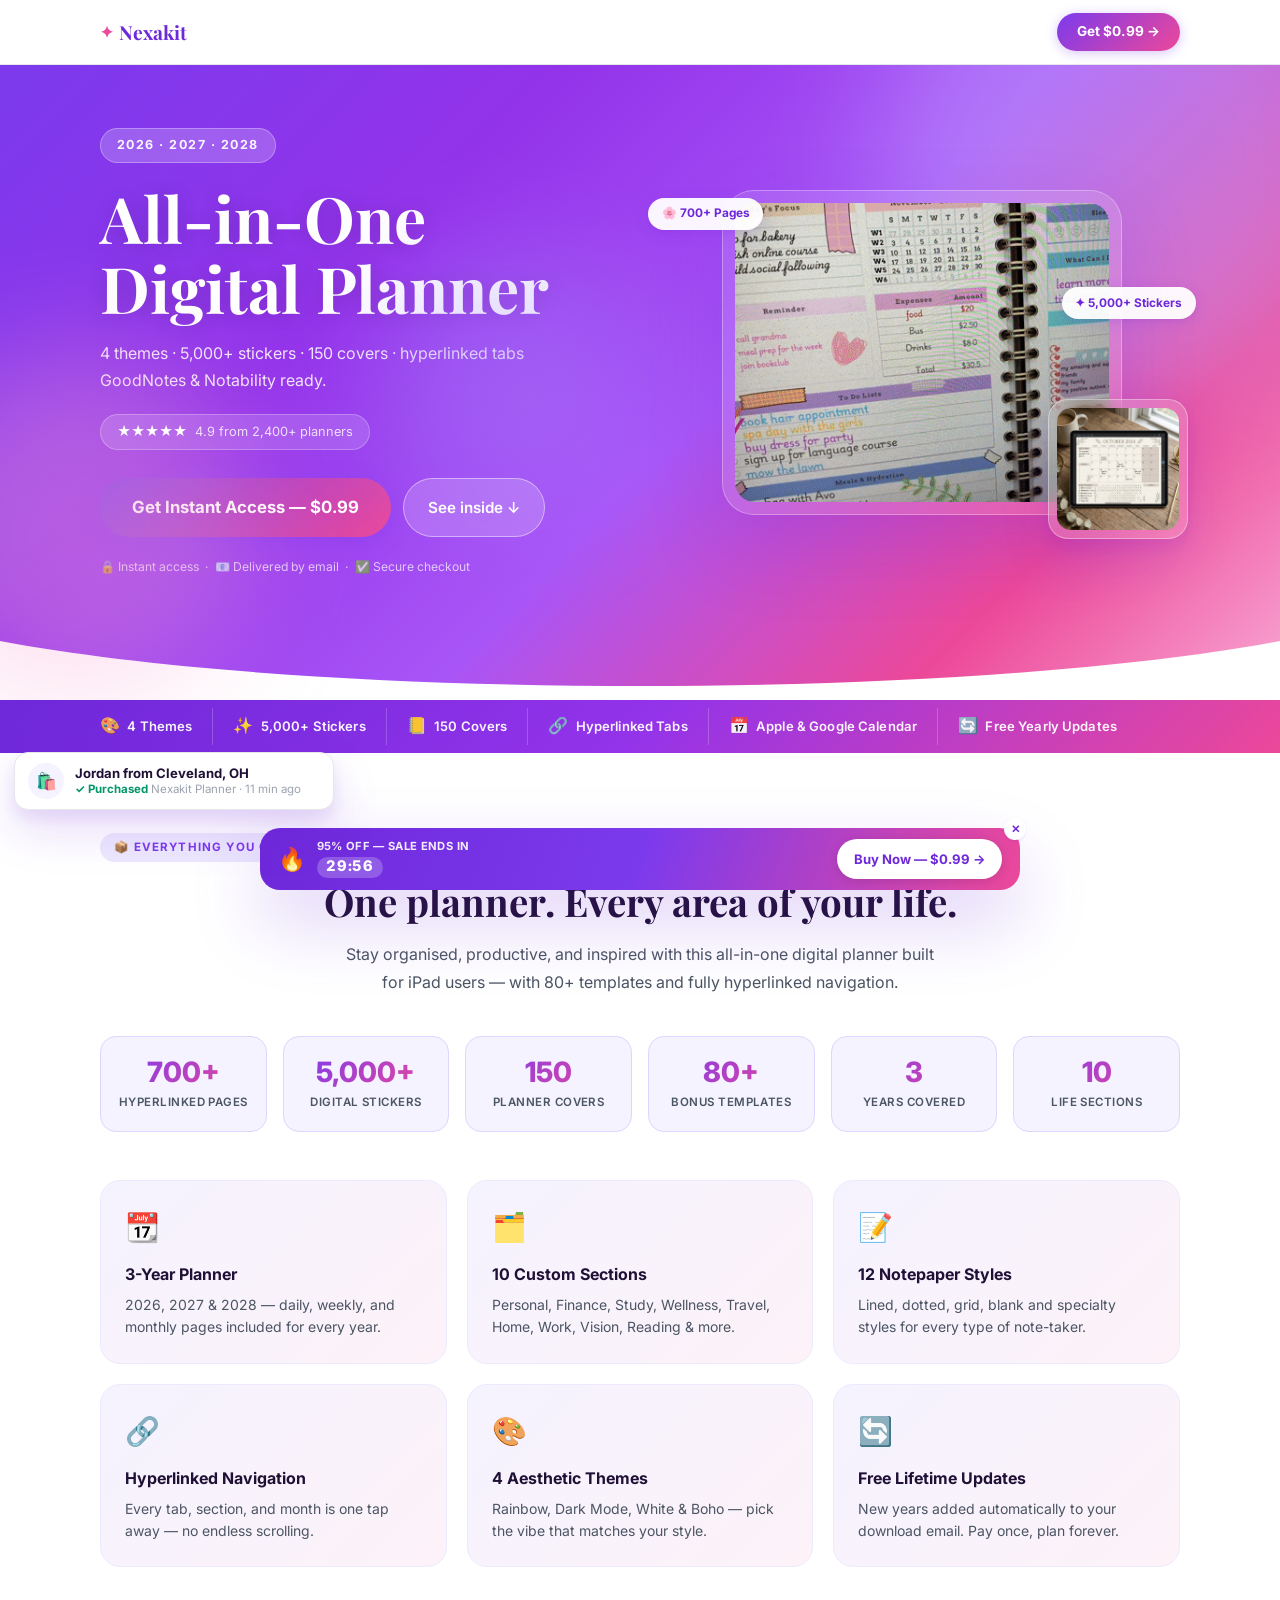
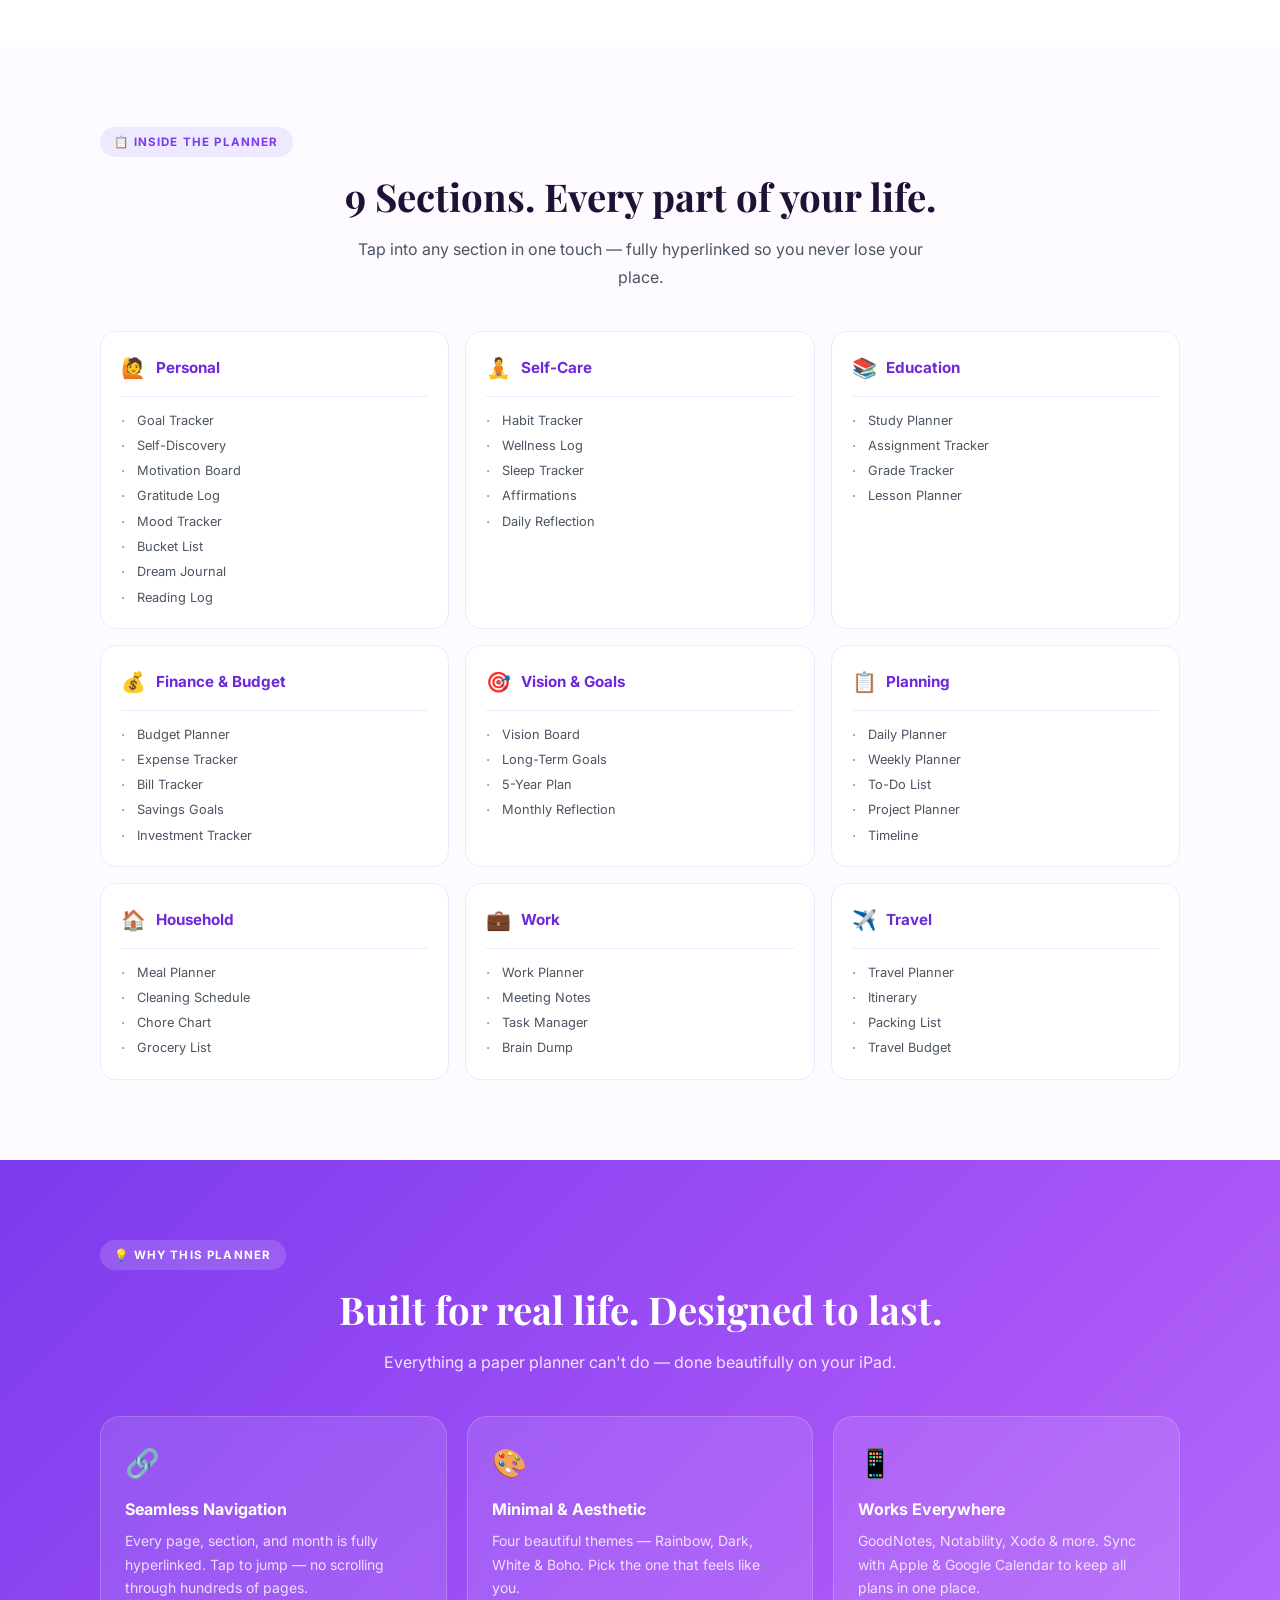
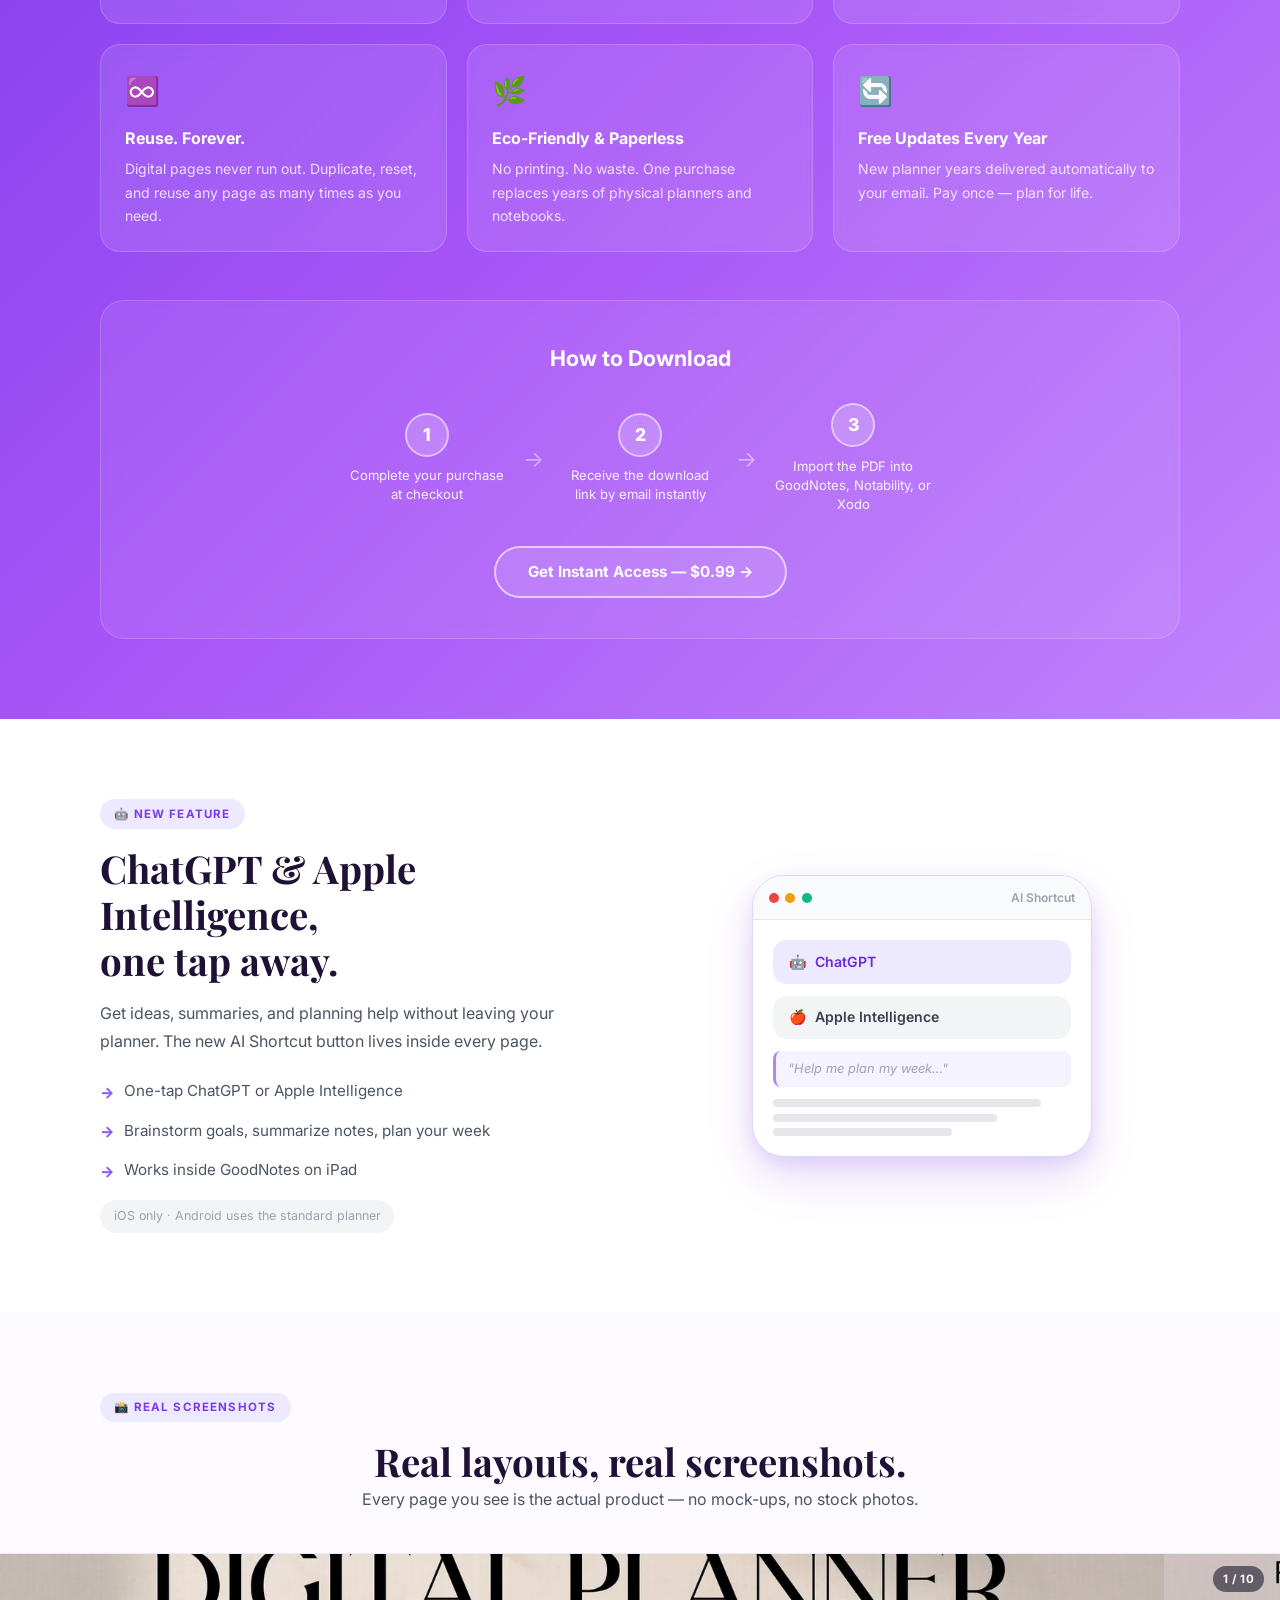
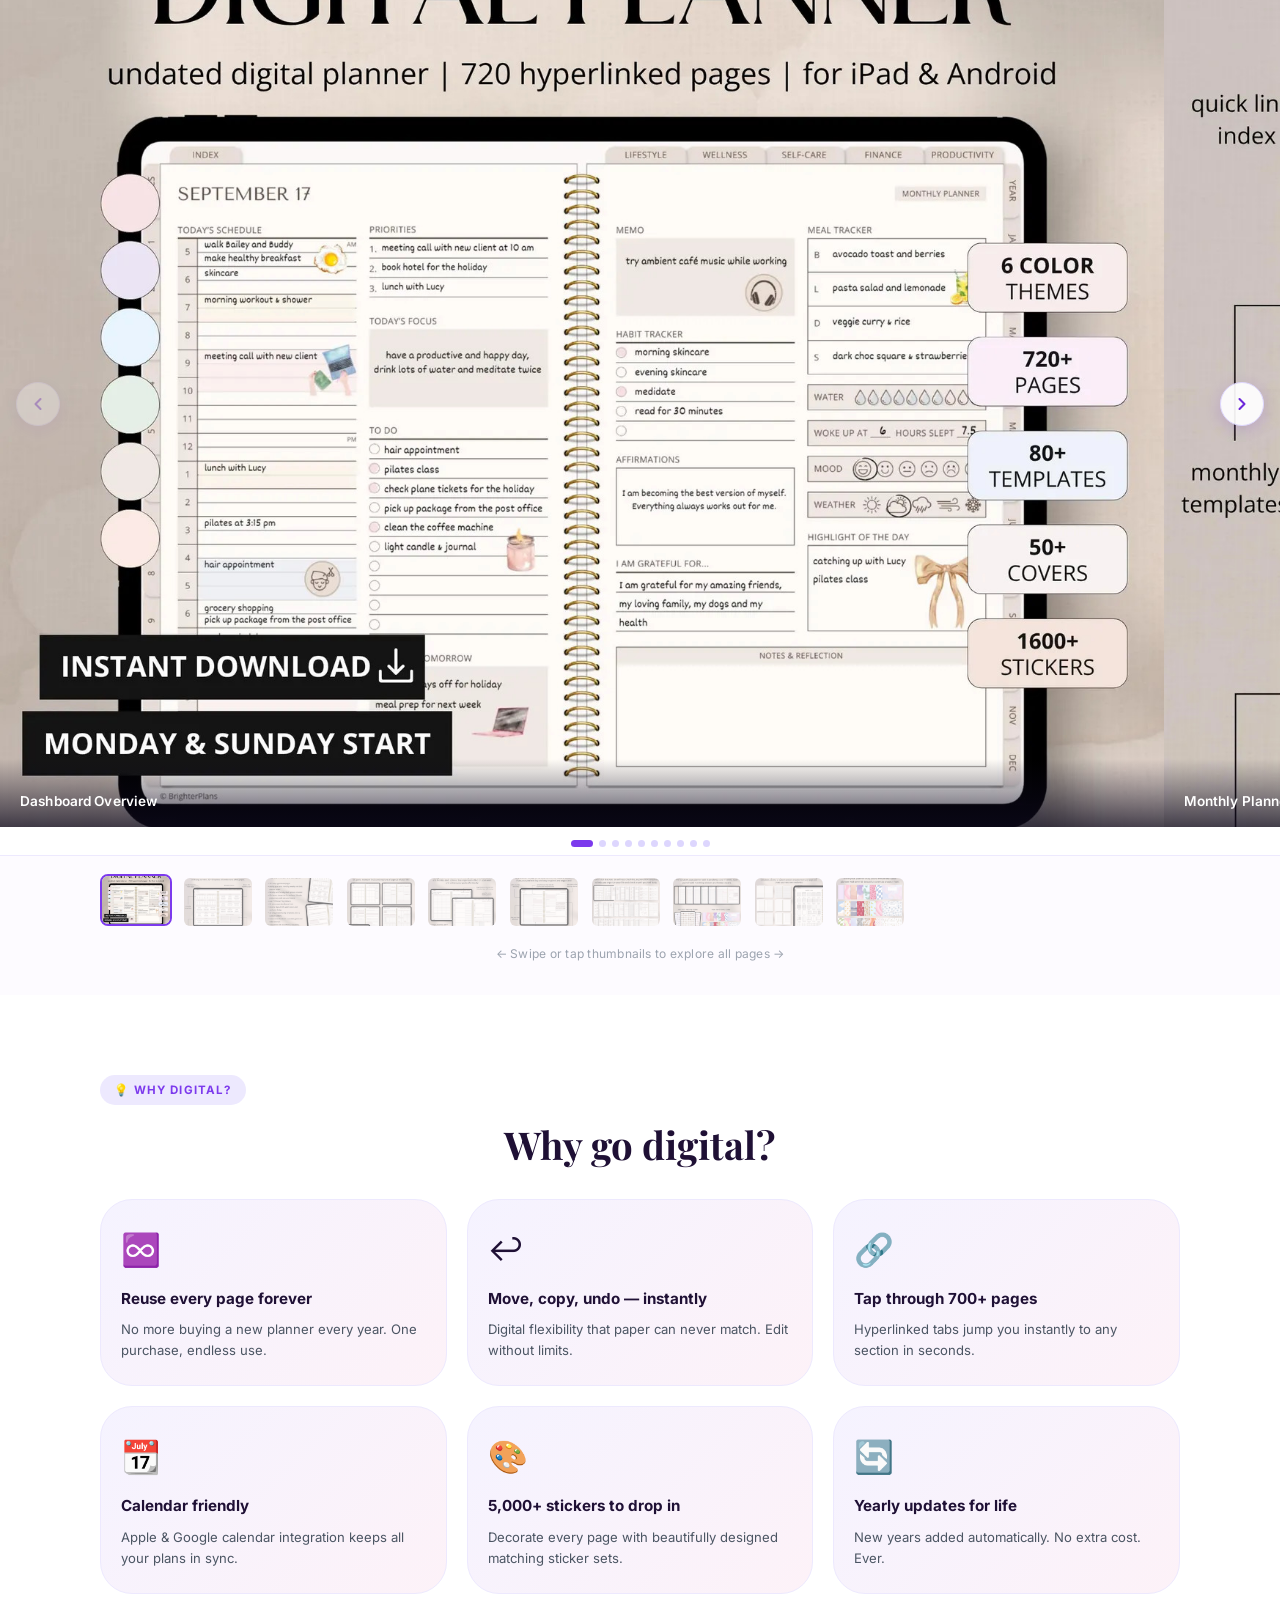
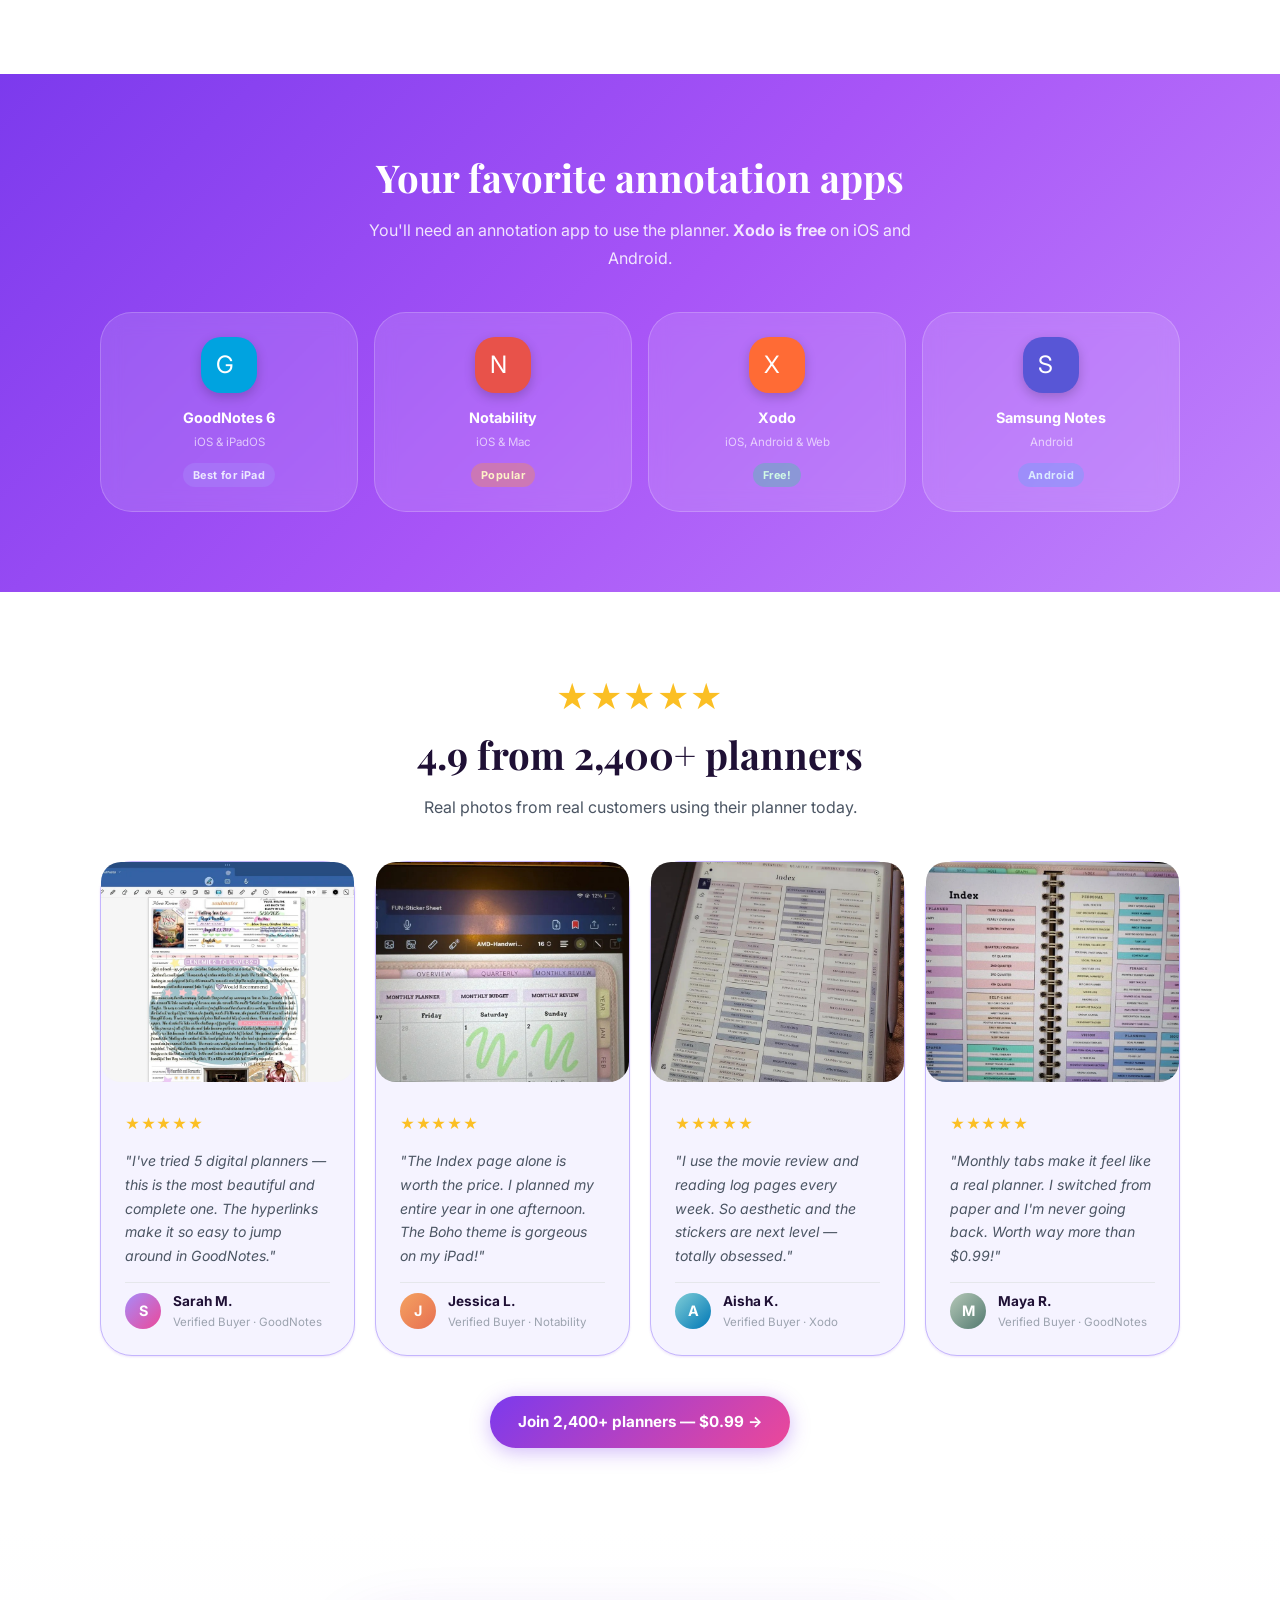
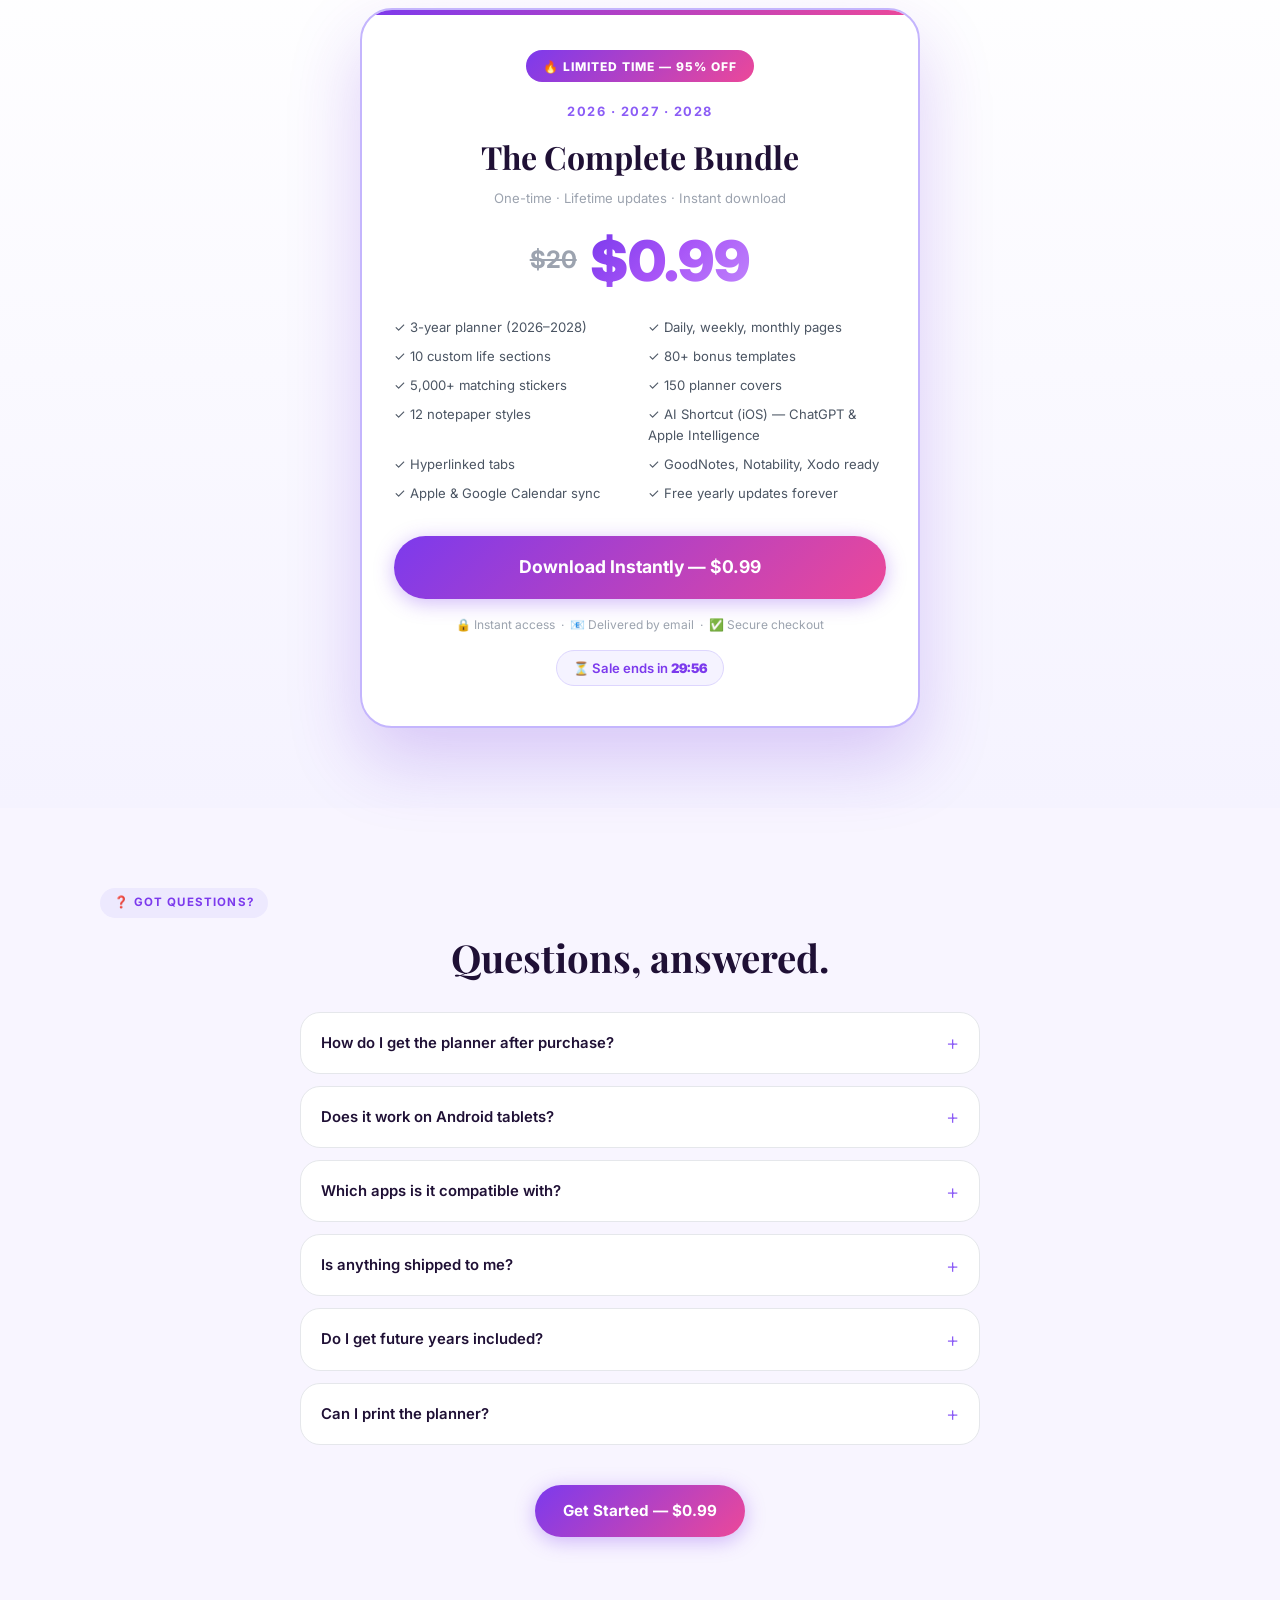
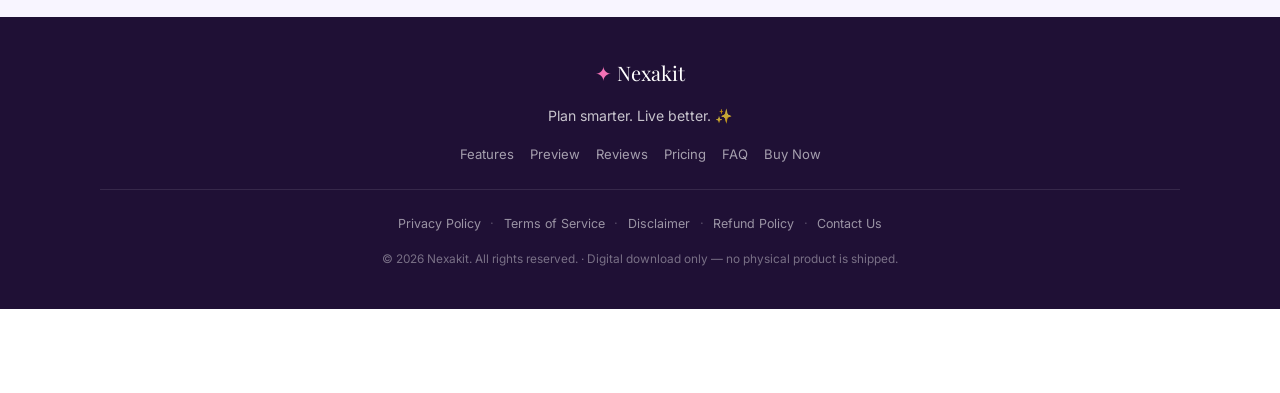
==== commit 8cc6eb07: "Update index.html" ====
--- a/index.html
+++ b/index.html
@@ -45,7 +45,7 @@
           ★★★★★ <span>4.9 from 2,400+ planners</span>
         </div>
         <div class="hero__ctas">
-          <a href="checkout.html" class="btn-primary btn-hero" id="hero-cta-primary">
+          <a href="https://payhip.com/b/UOrN8" class="btn-primary btn-hero" id="hero-cta-primary">
             Get Instant Access — $0.99
           </a>
           <a href="#preview" class="btn-ghost" id="hero-cta-secondary">
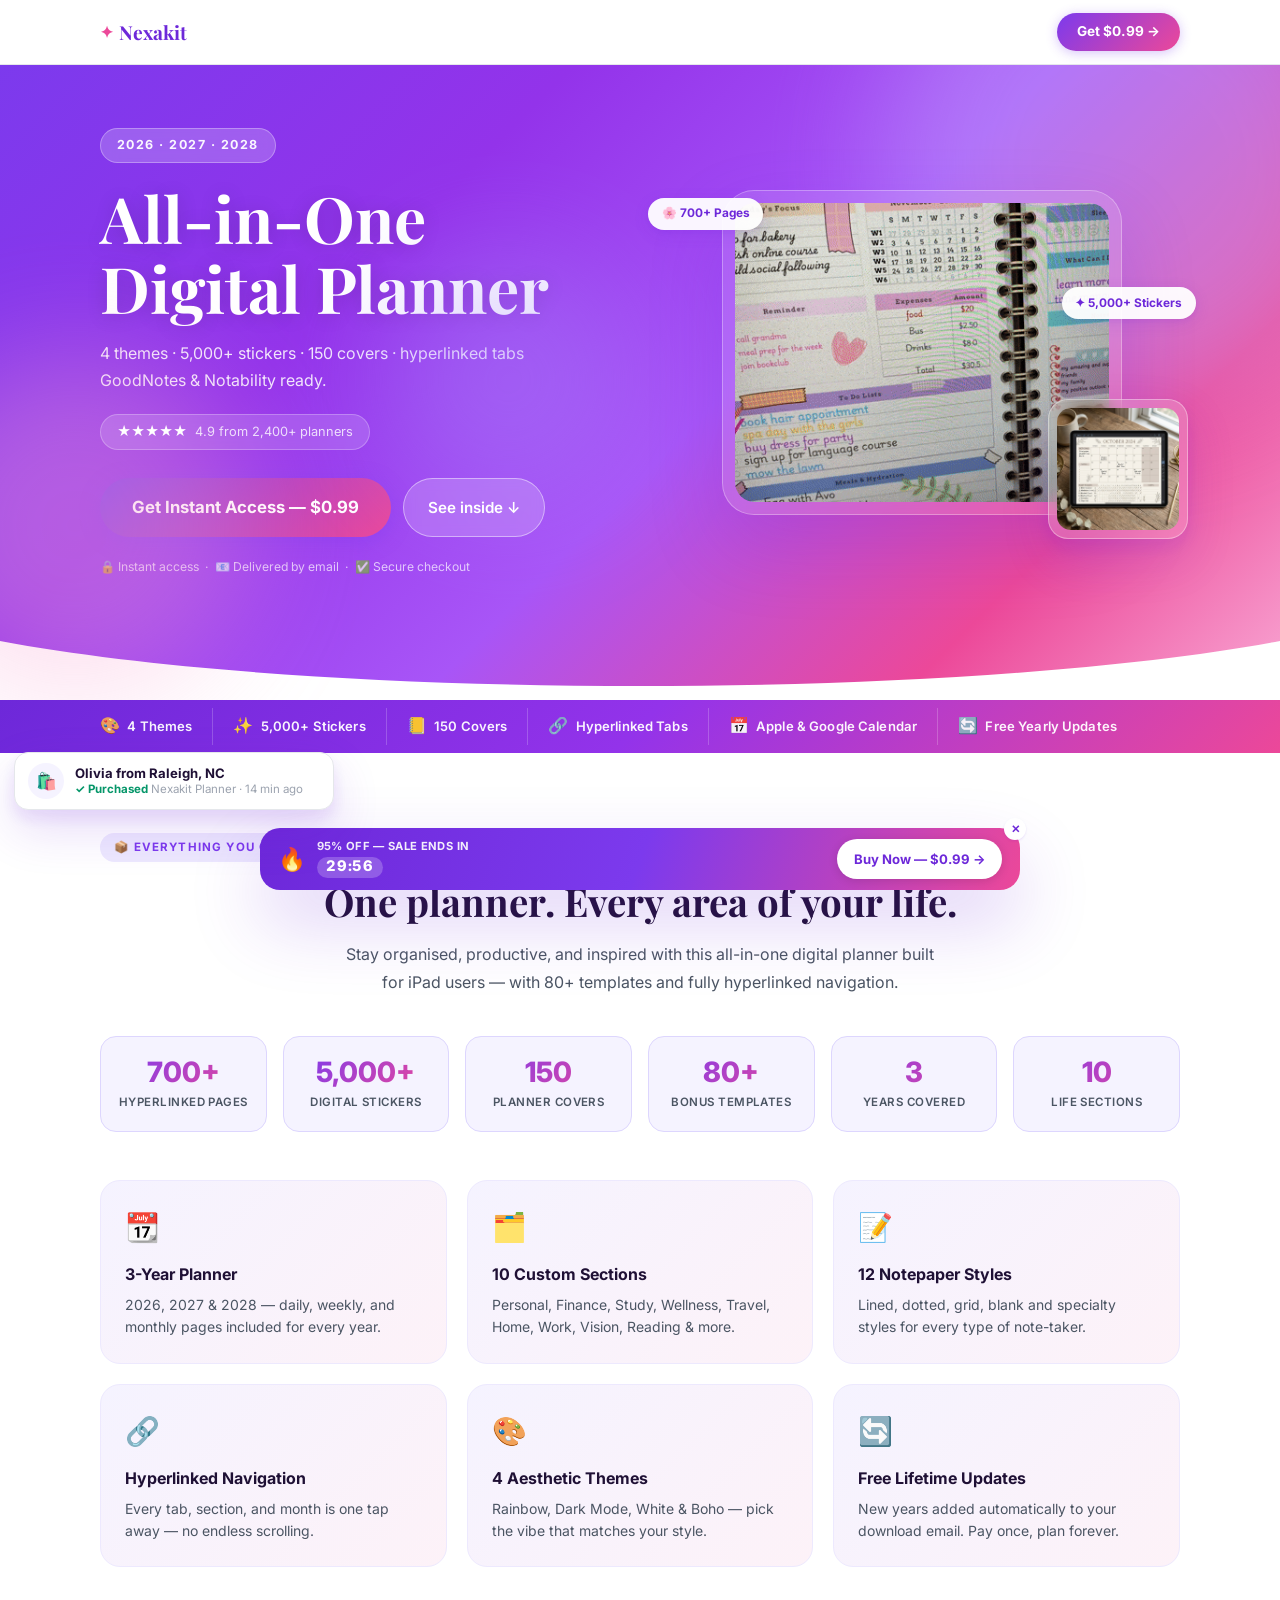
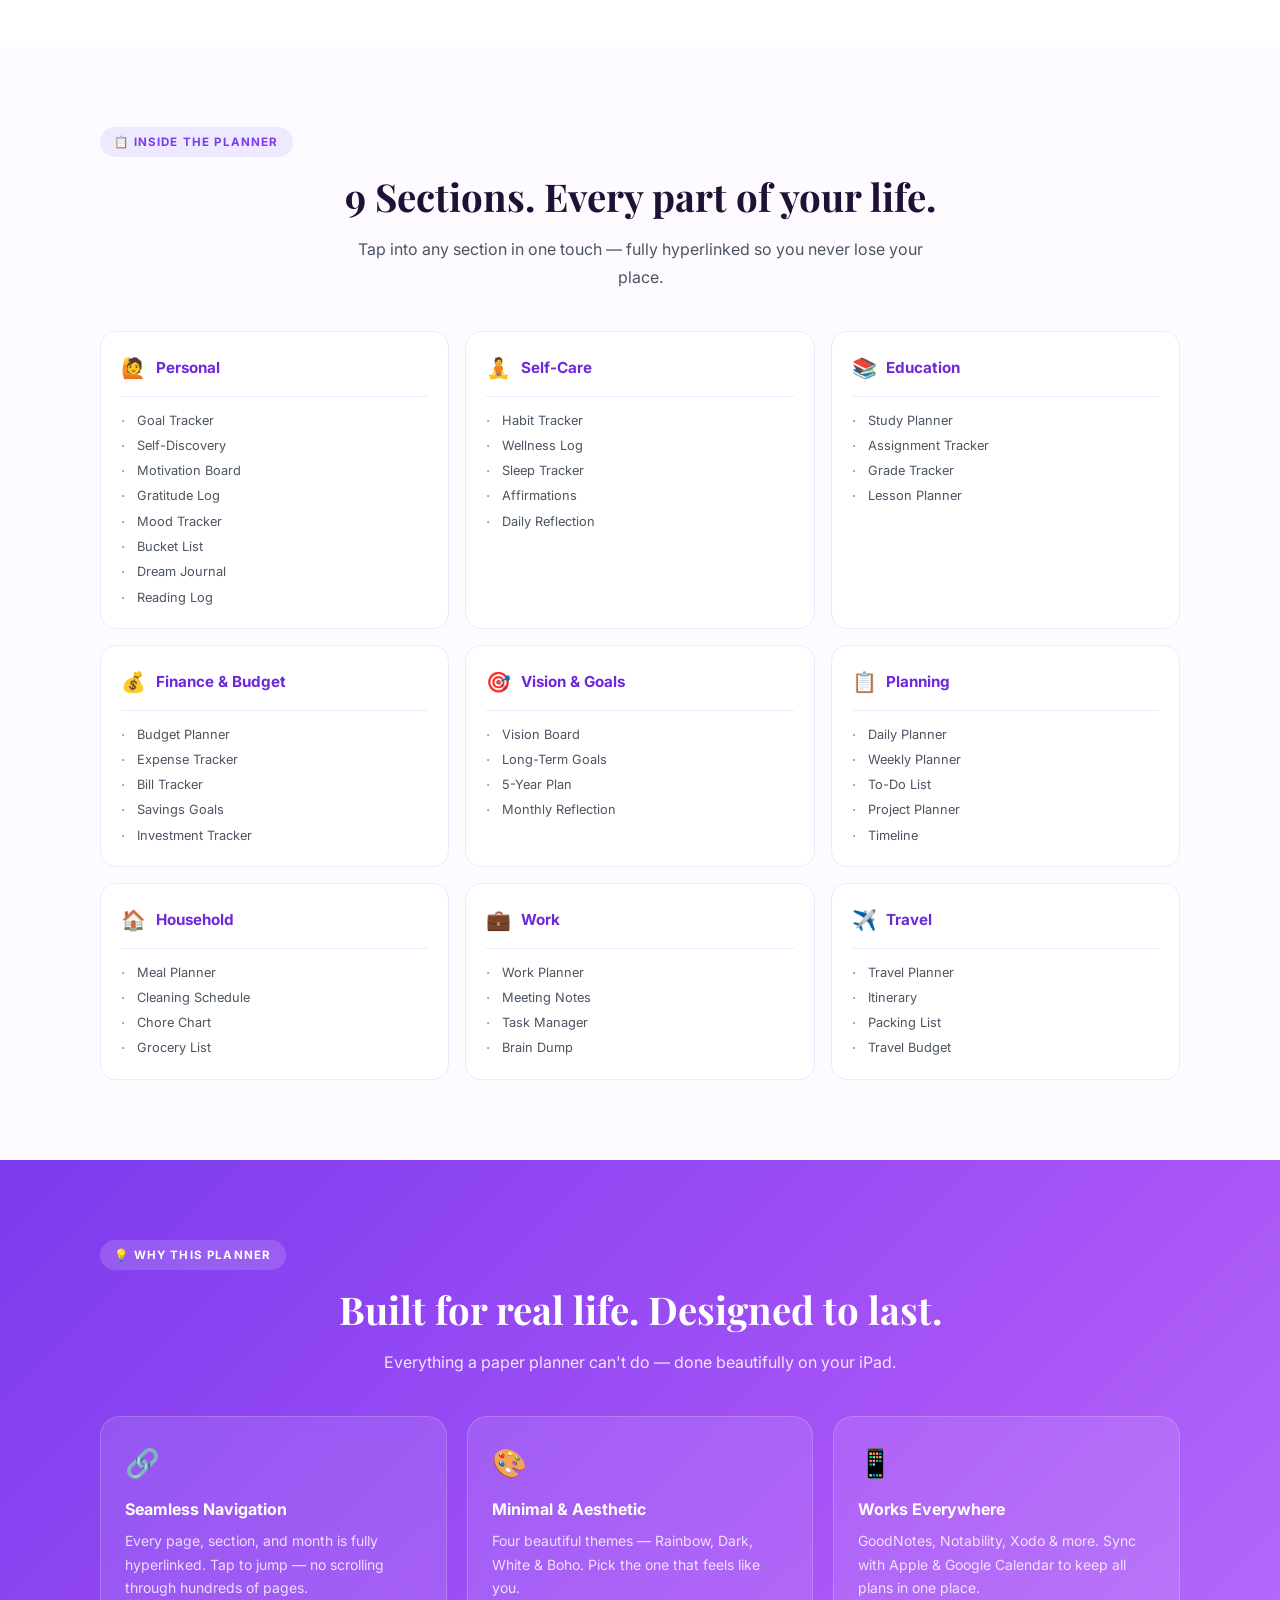
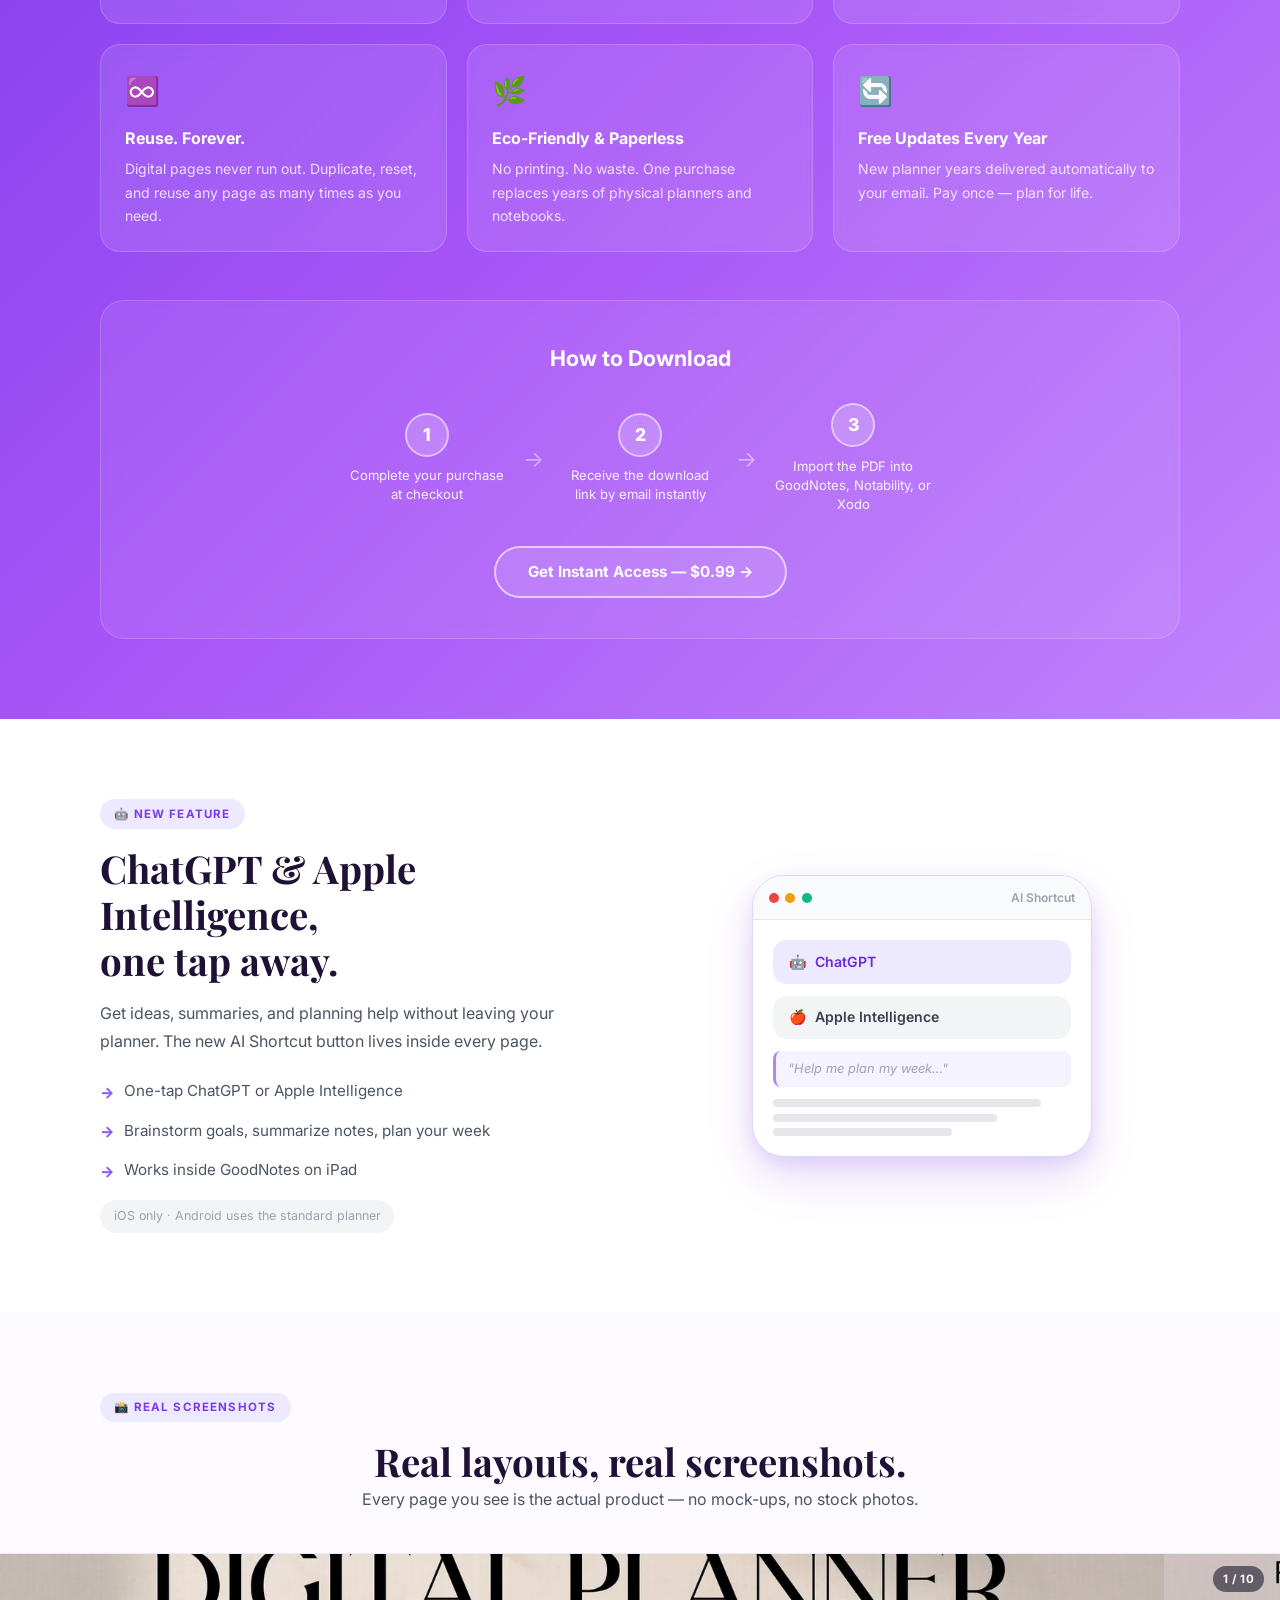
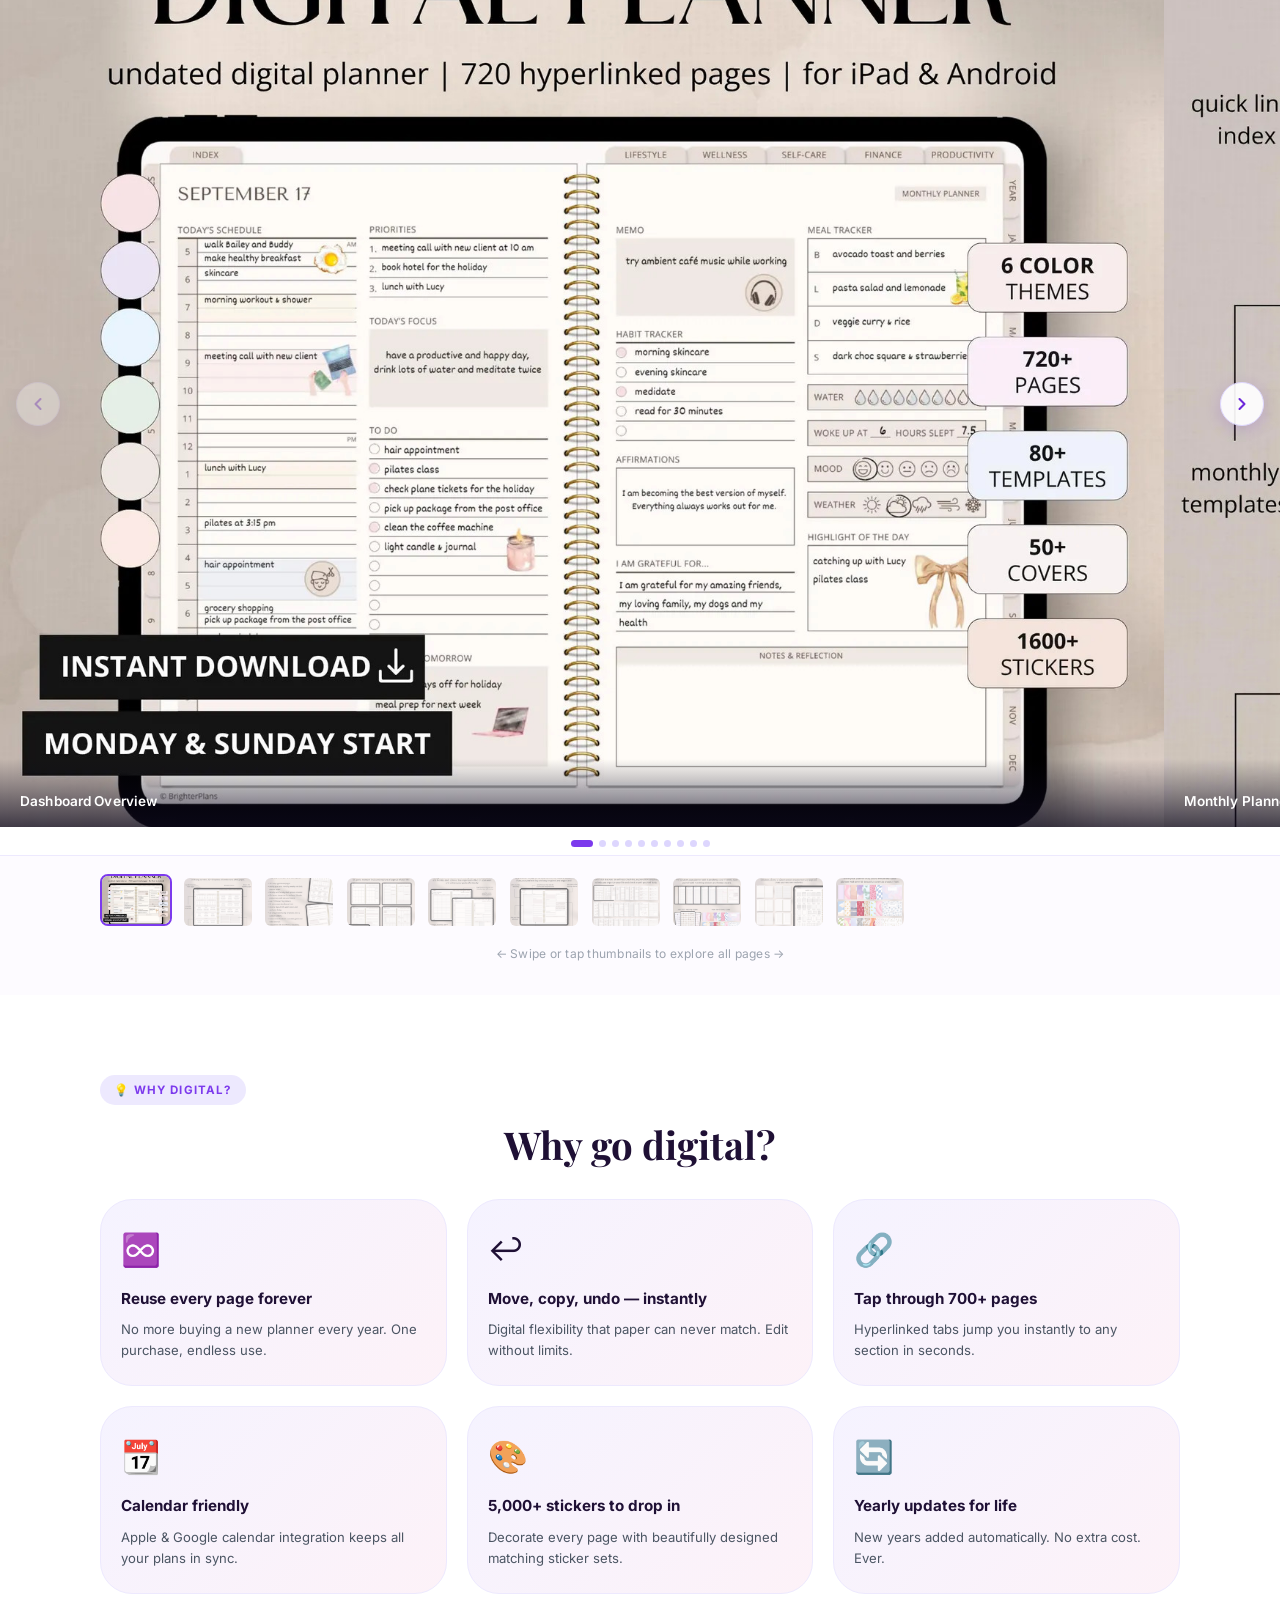
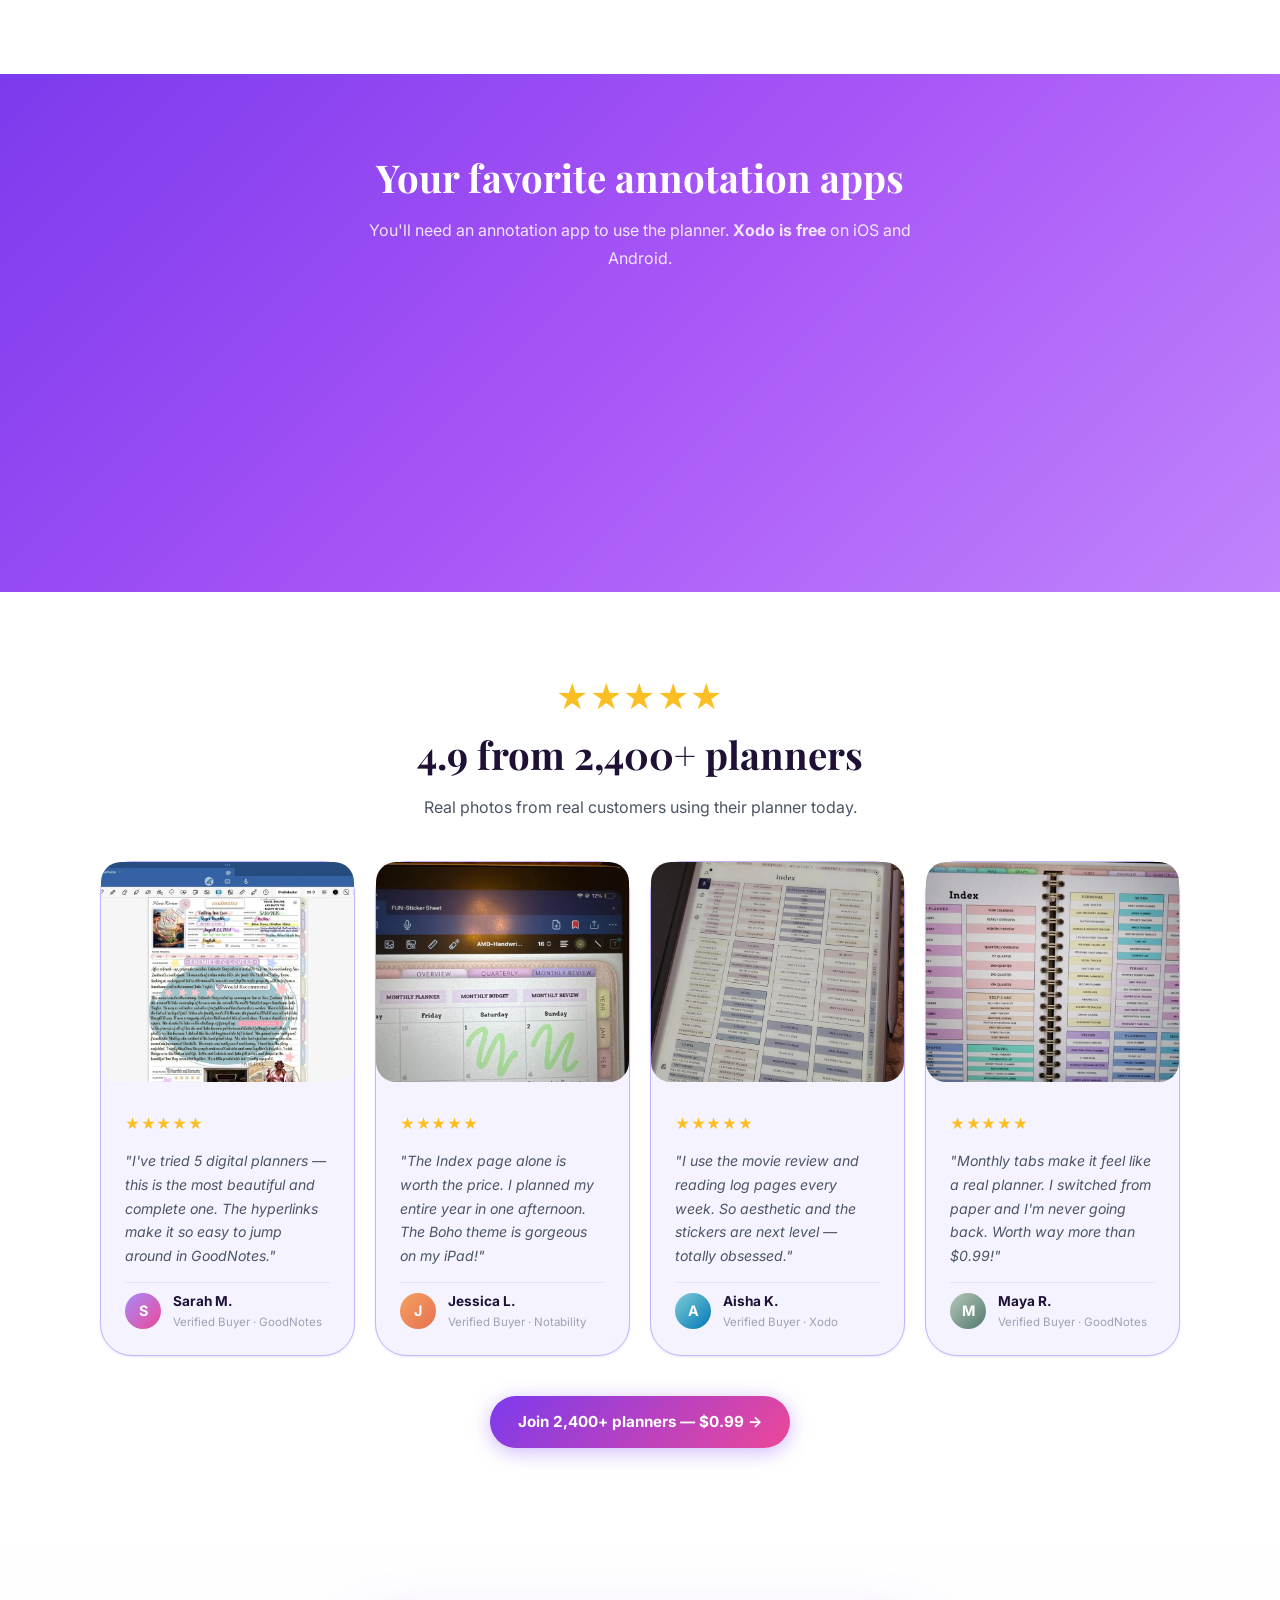
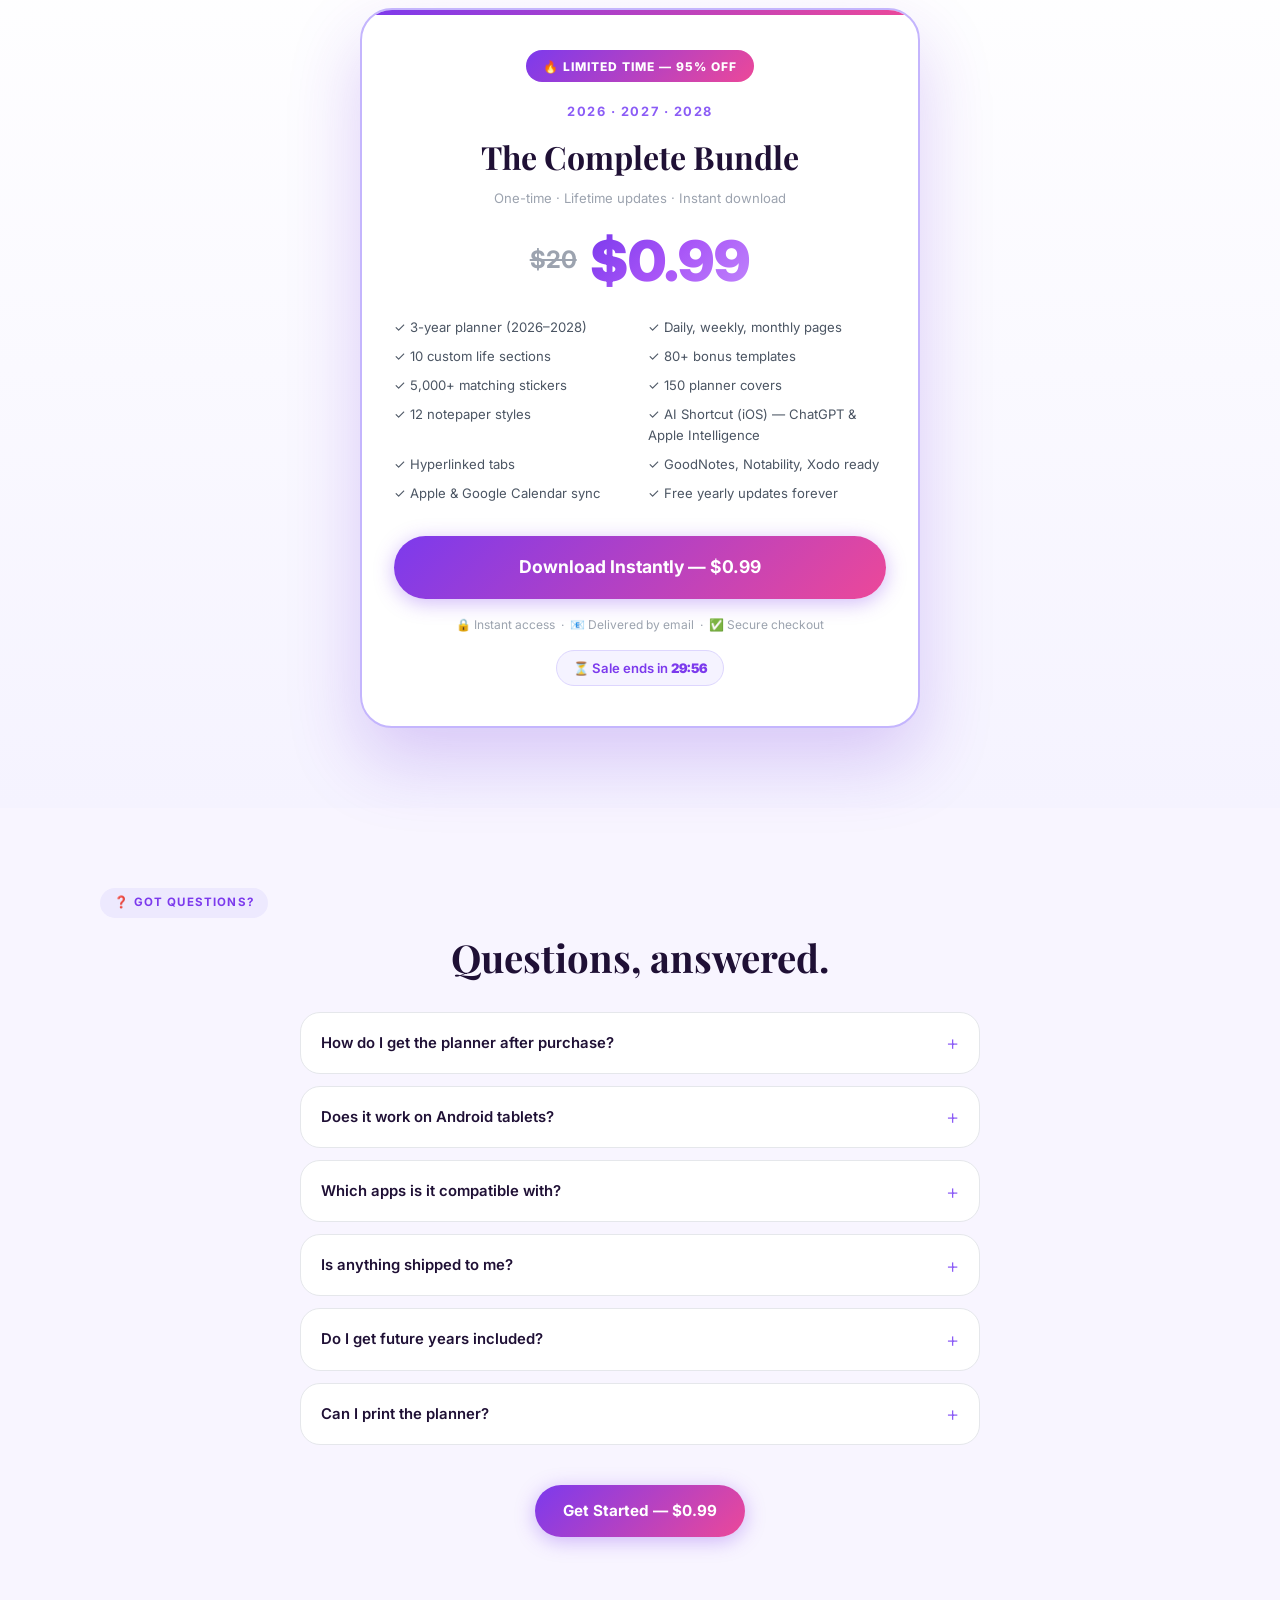
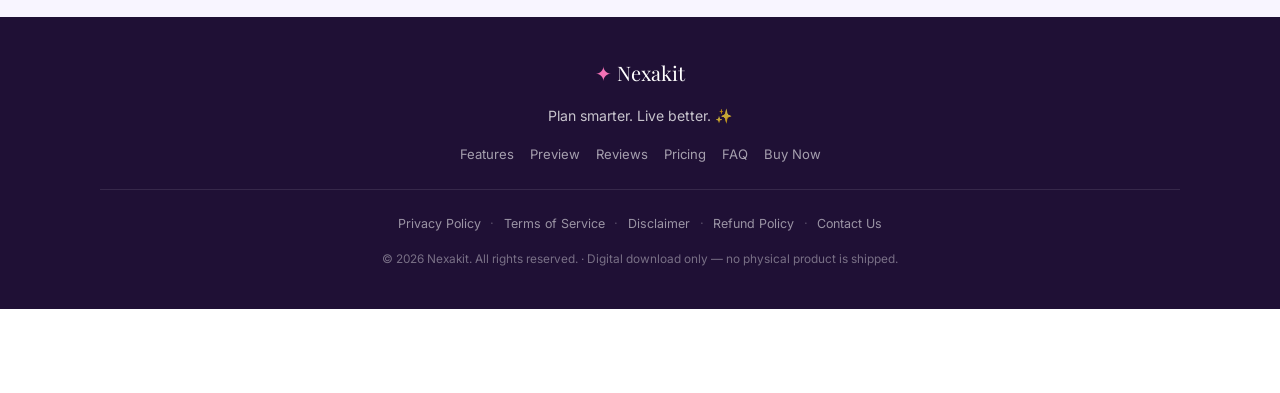
==== commit 2a2e829f: "Update index.html" ====
--- a/index.html
+++ b/index.html
@@ -713,7 +713,7 @@
           <div class="pricing-feature">✓ Apple &amp; Google Calendar sync</div>
           <div class="pricing-feature">✓ Free yearly updates forever</div>
         </div>
-        <a href="checkout.html" class="btn-primary btn-full btn-pricing" id="pricing-cta">
+        <a href="https://payhip.com/b/UOrN8" class="btn-primary btn-full btn-pricing" id="pricing-cta">
           Download Instantly — $0.99
         </a>
         <p class="pricing-card__trust">
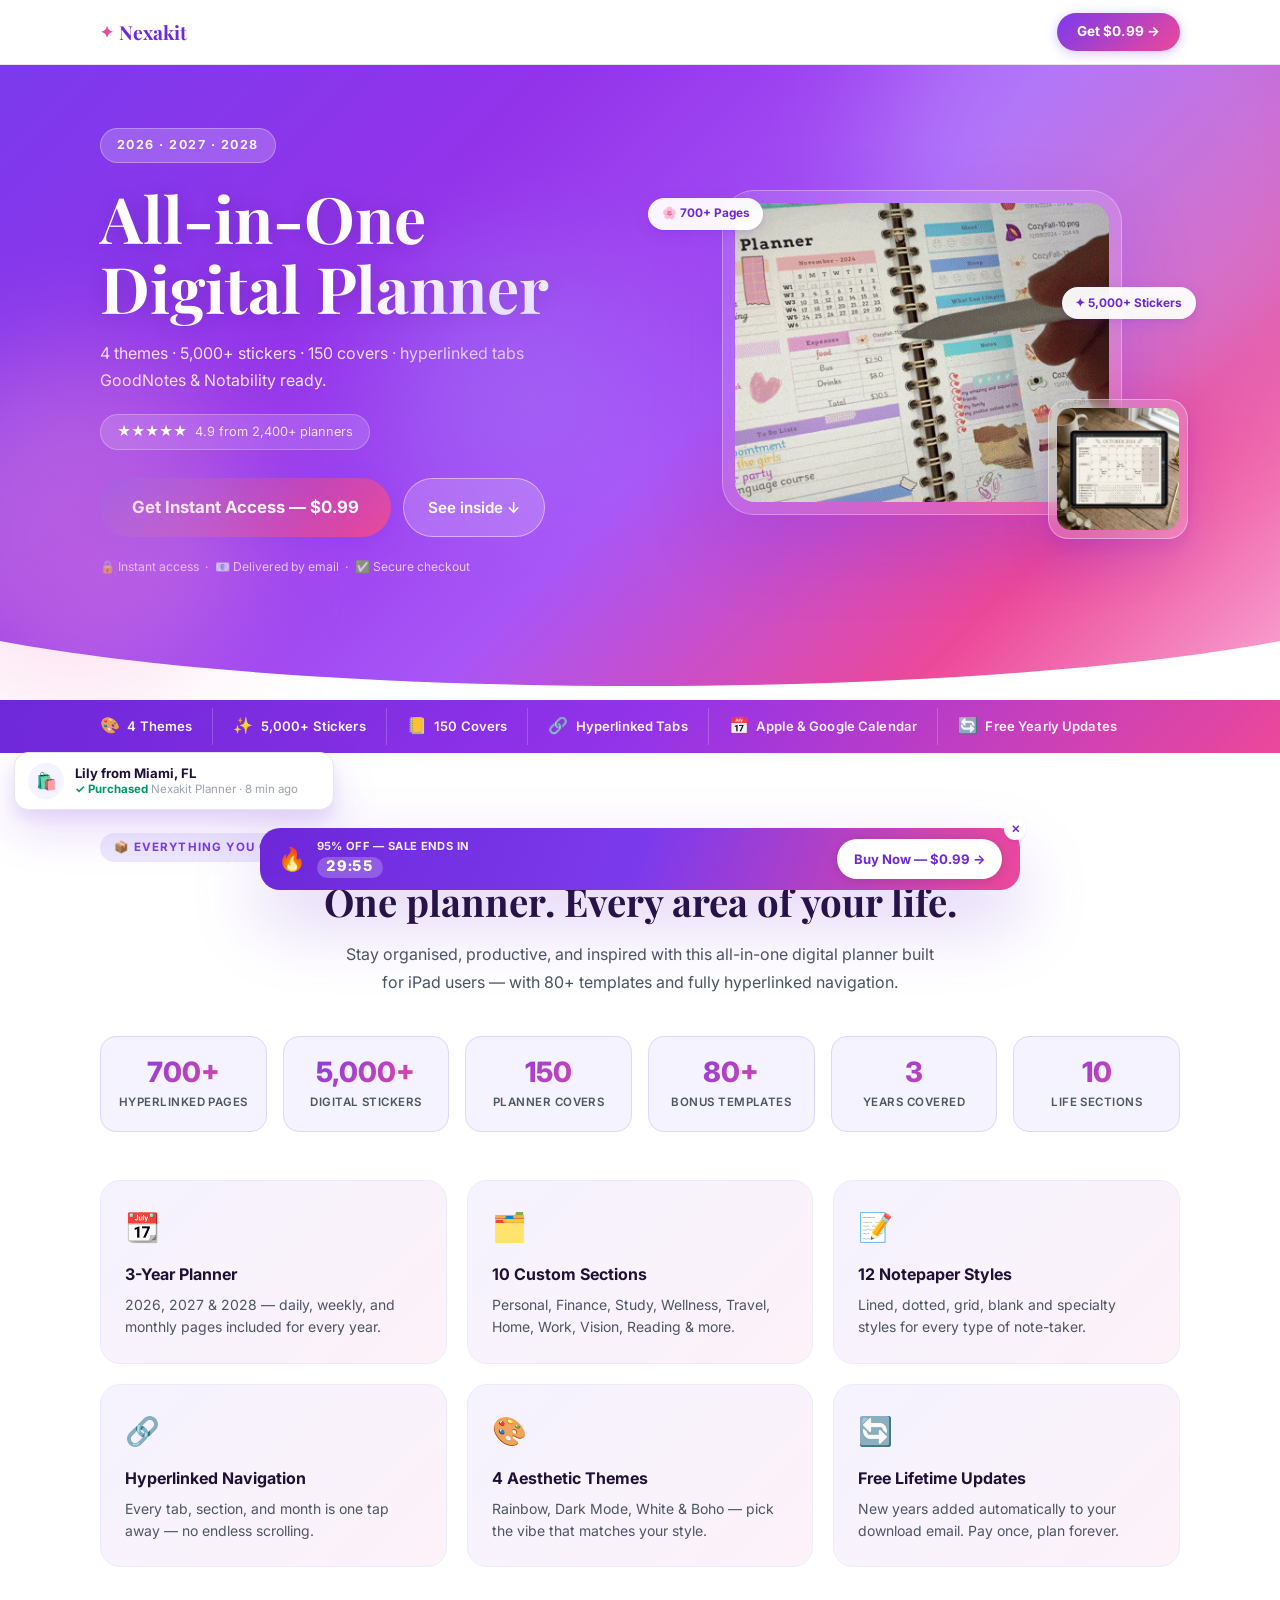
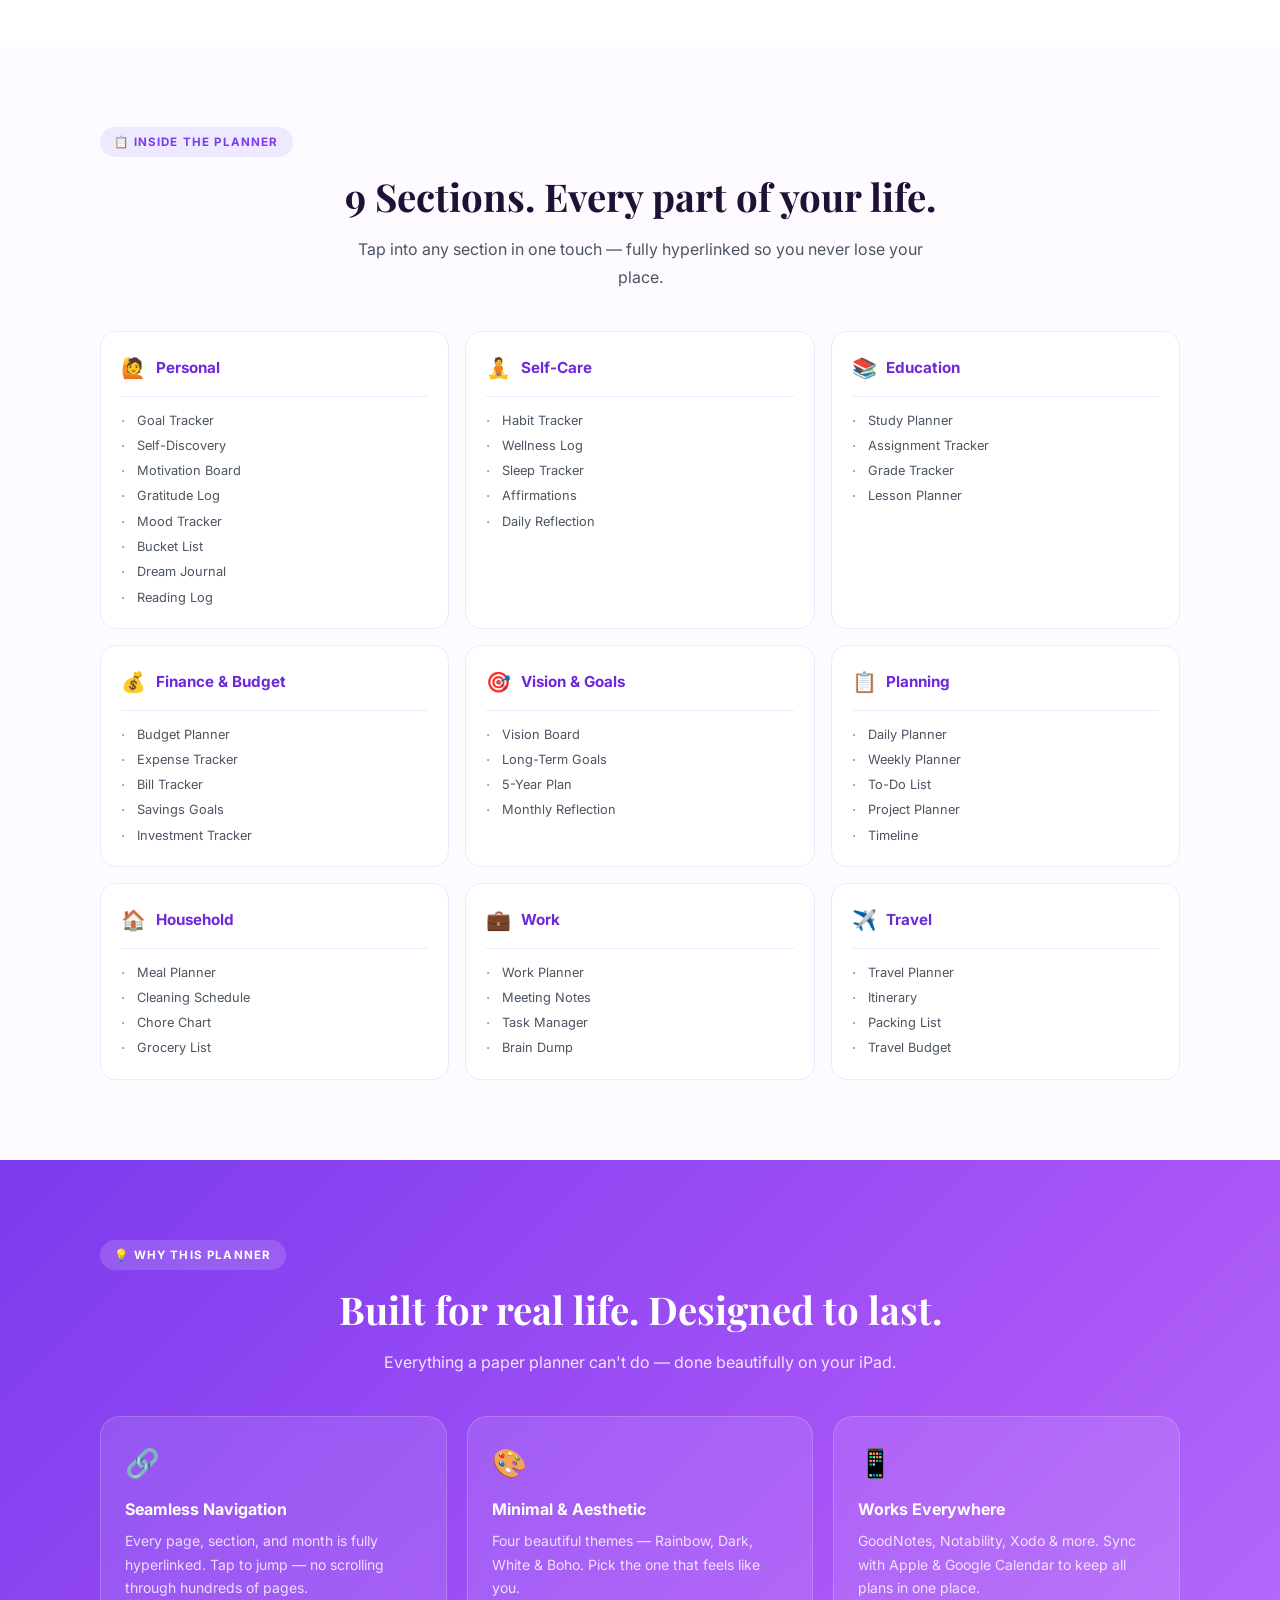
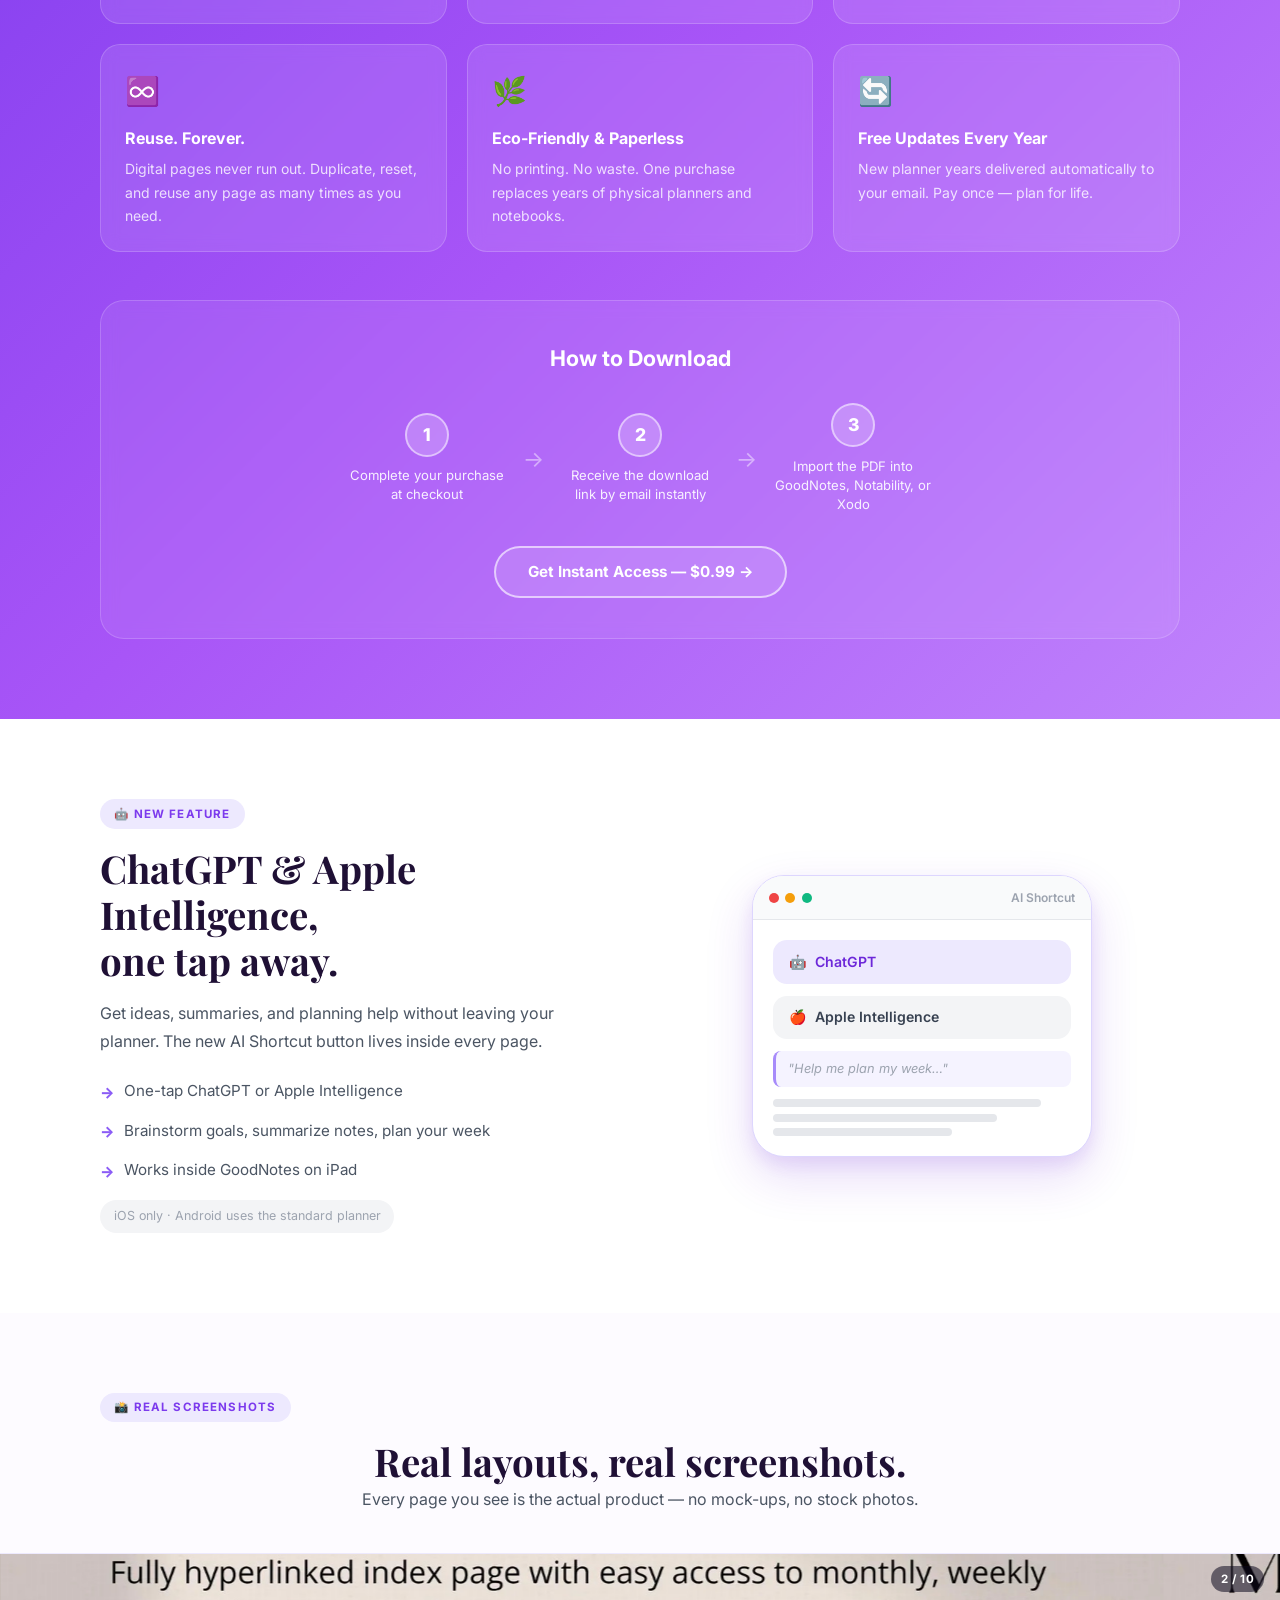
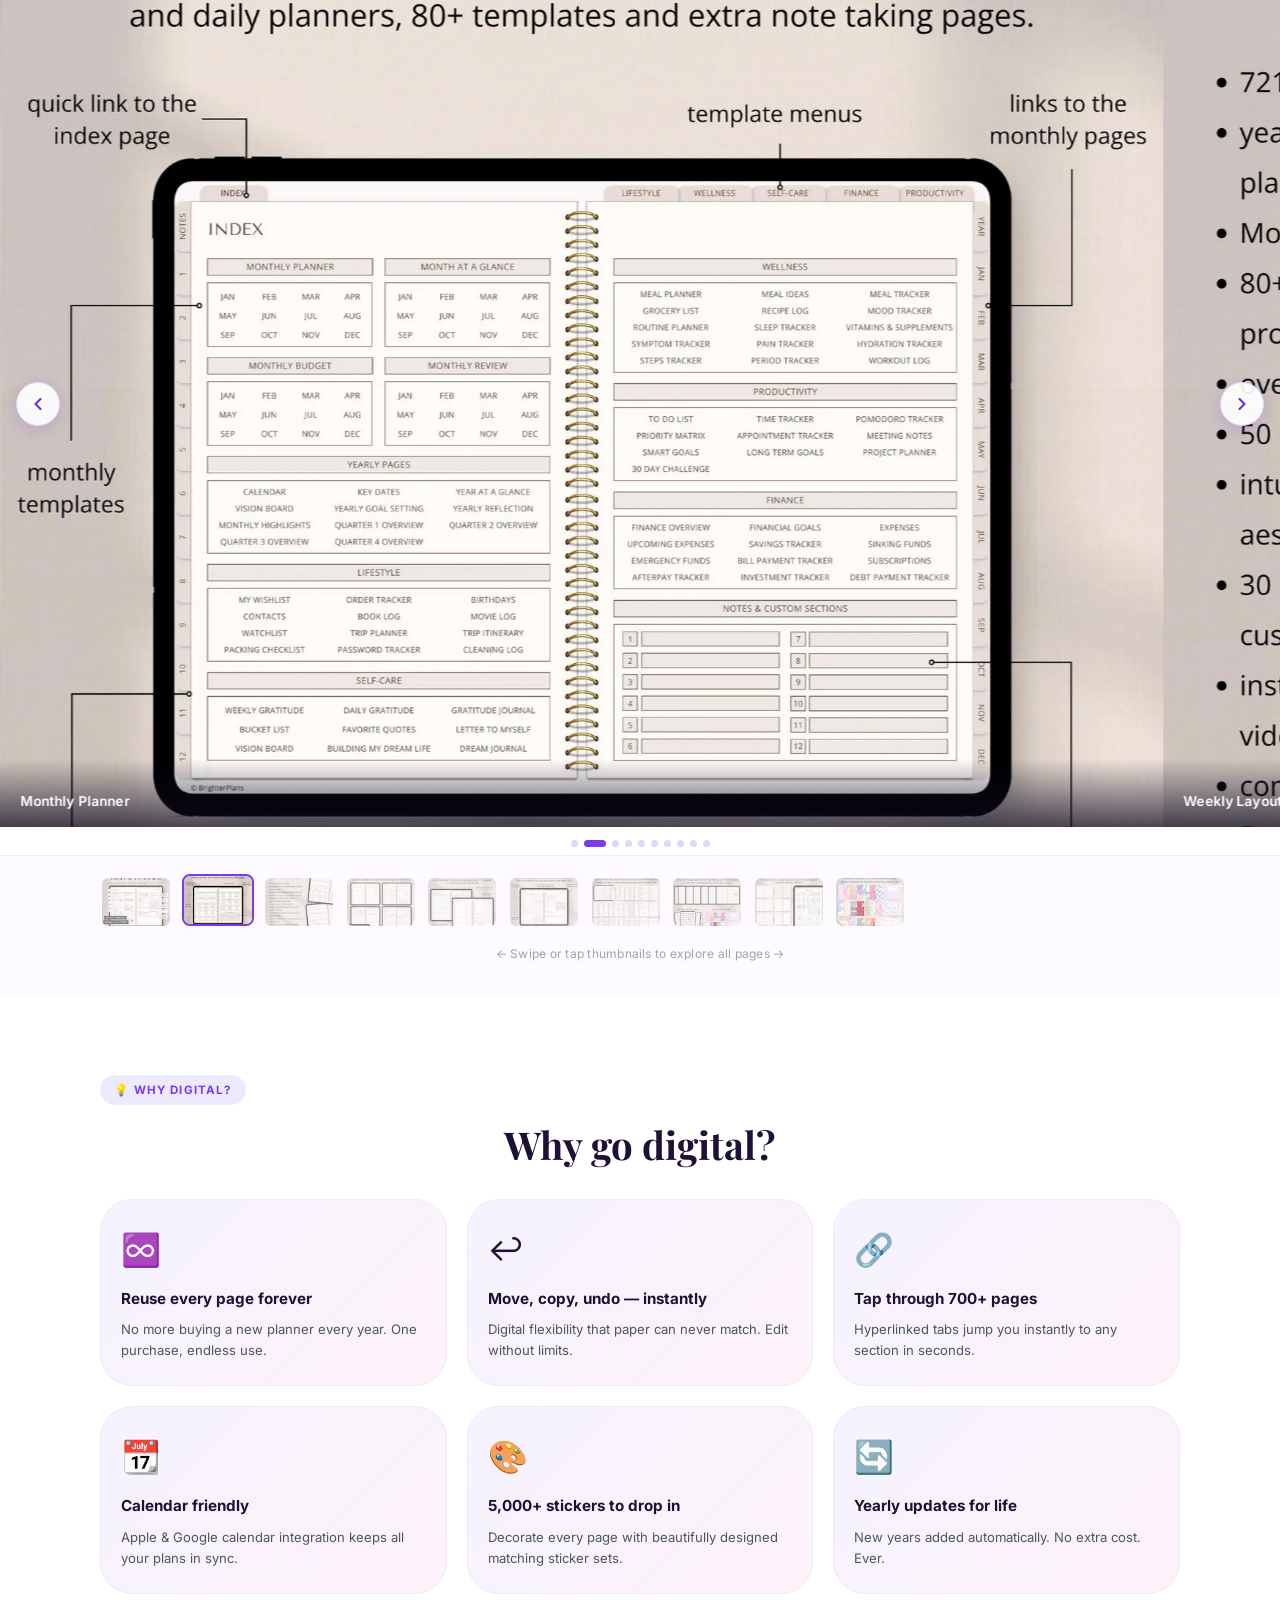
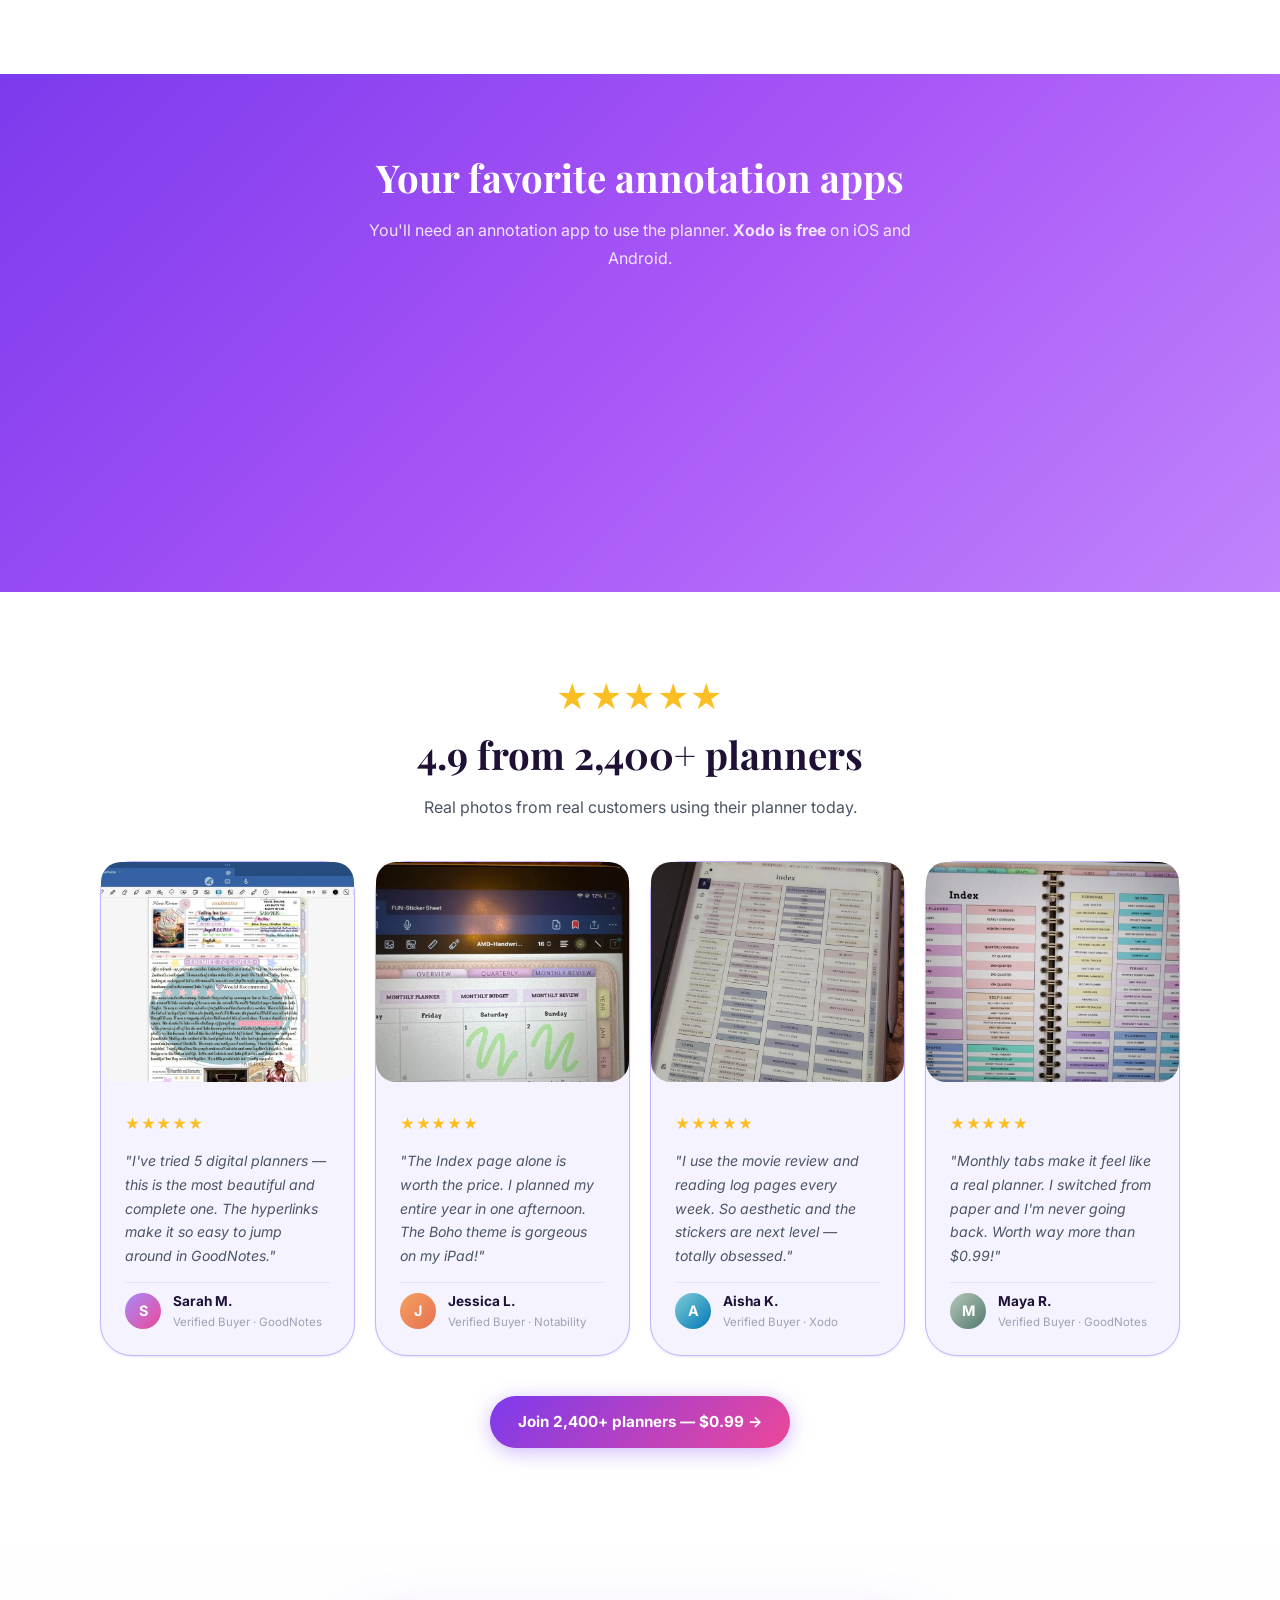
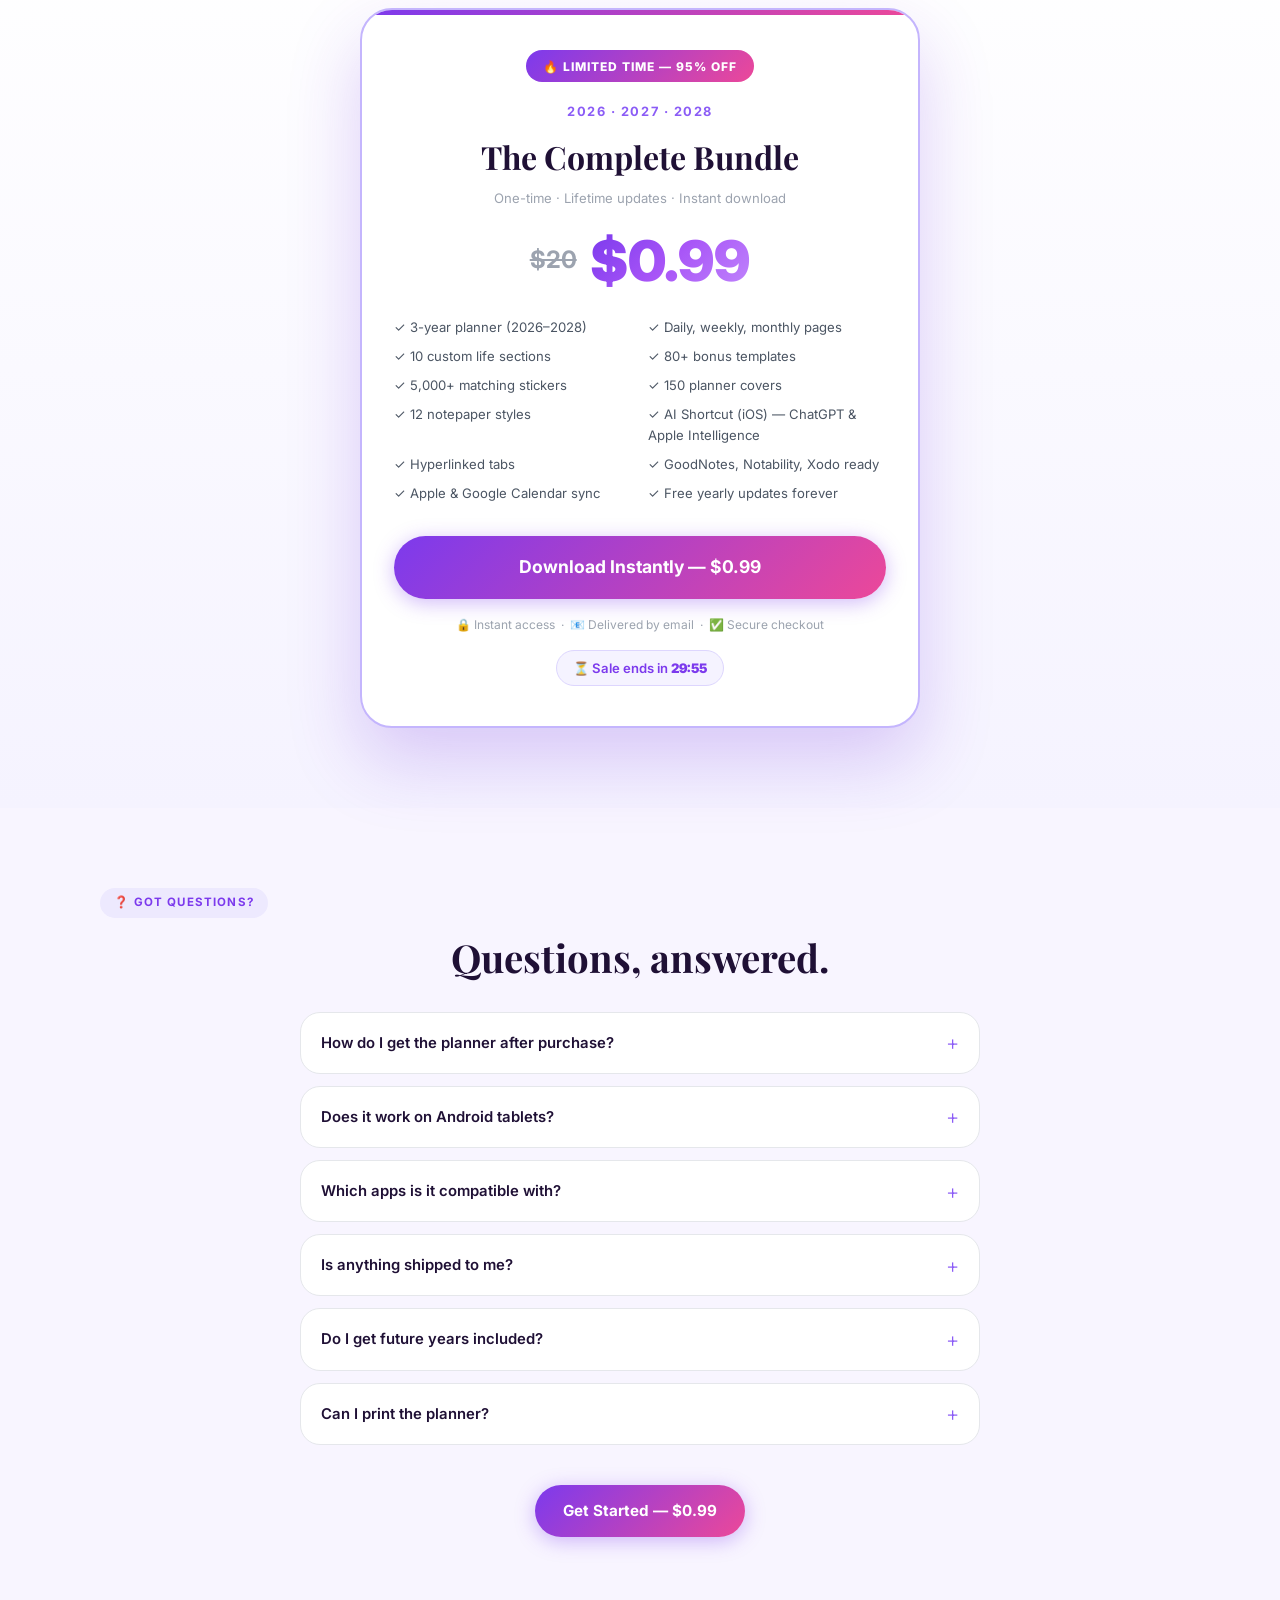
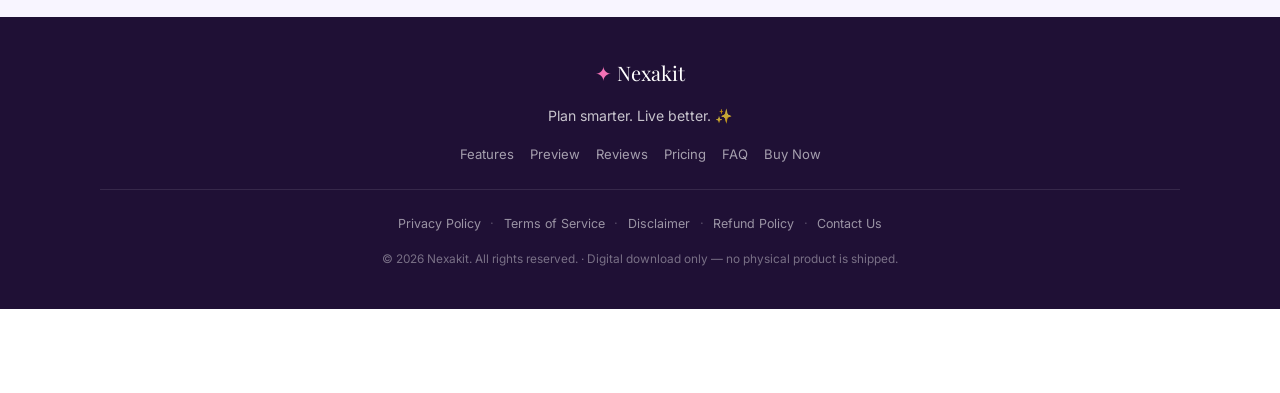
==== commit 17a329b1: "Update index.html" ====
--- a/index.html
+++ b/index.html
@@ -843,7 +843,7 @@
         <span class="offer-bar__label">95% OFF — Sale ends in</span>
         <span class="offer-bar__timer" id="offer-bar-timer">29:47</span>
       </div>
-      <a href="checkout.html" class="offer-bar__cta" id="offer-bar-cta">Buy Now — $0.99 →</a>
+      <a href="https://payhip.com/b/UOrN8" class="offer-bar__cta" id="offer-bar-cta">Buy Now — $0.99 →</a>
     </div>
   </div>
 
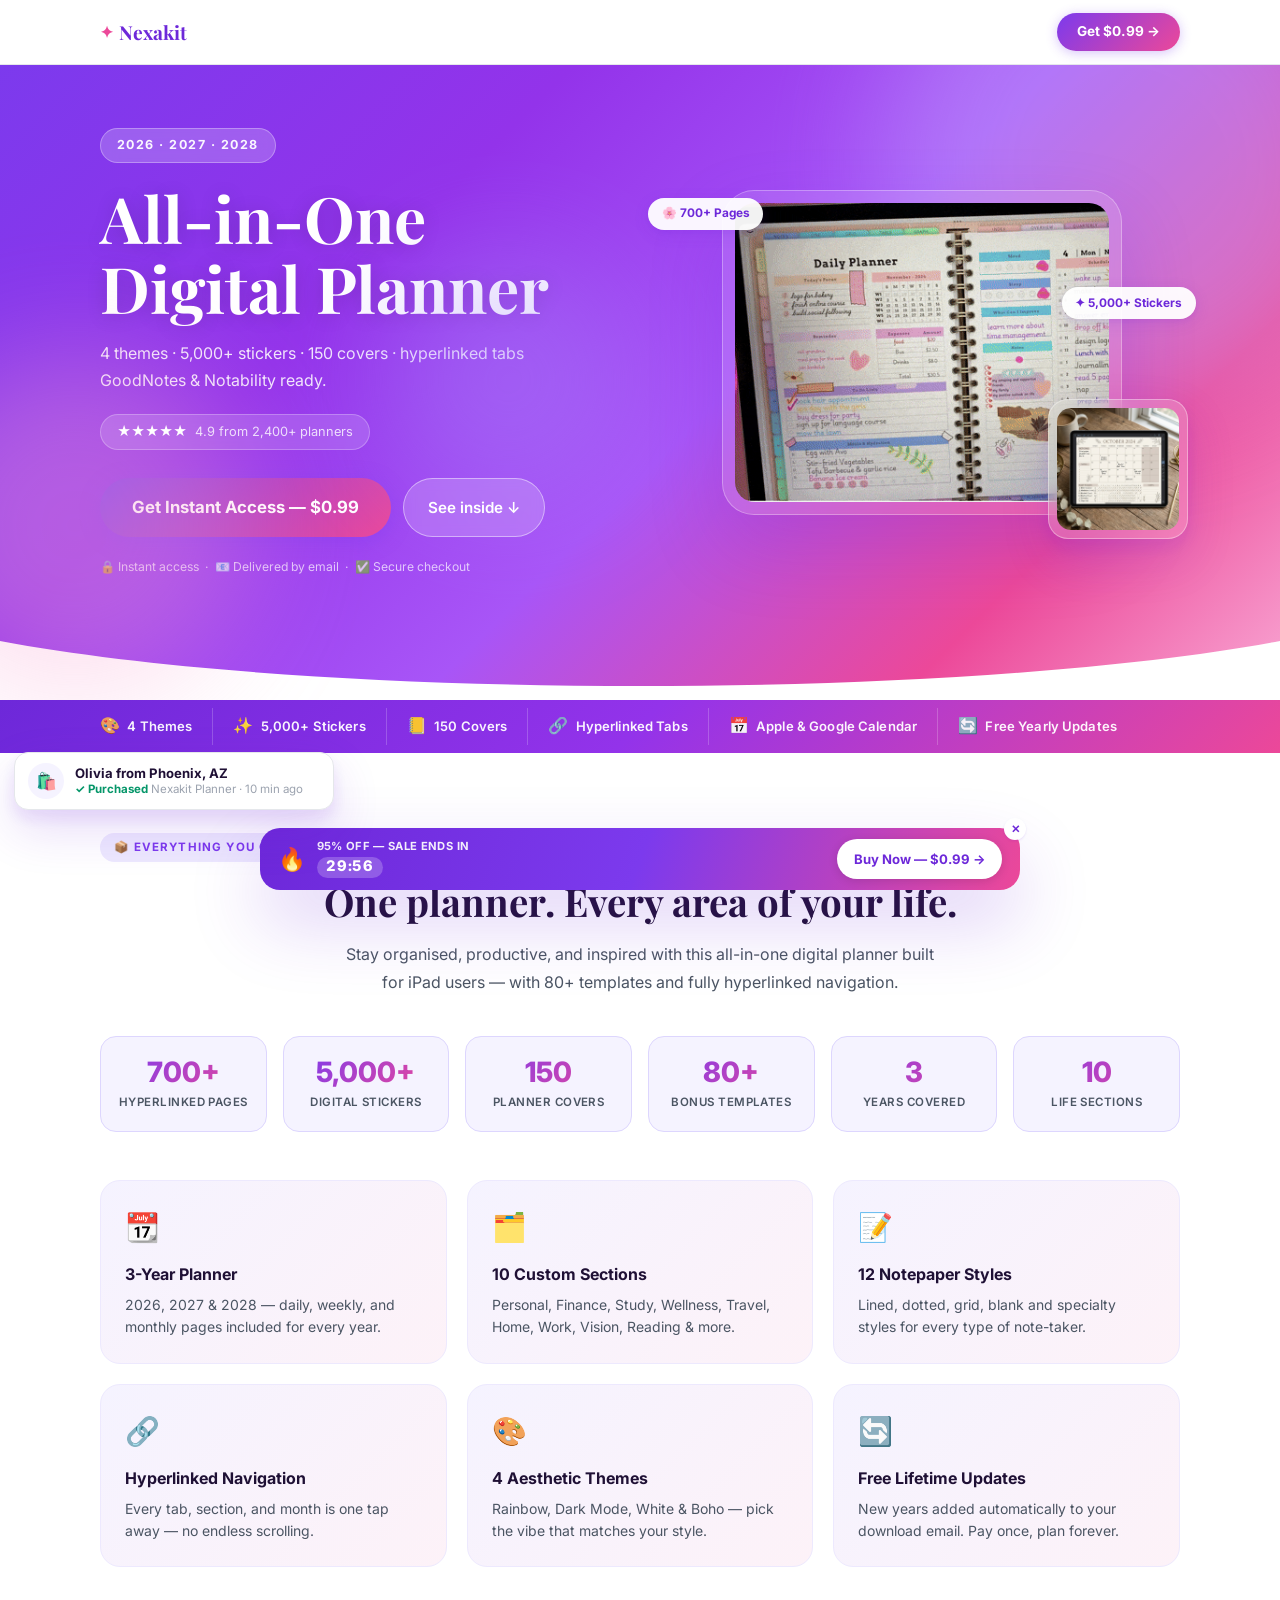
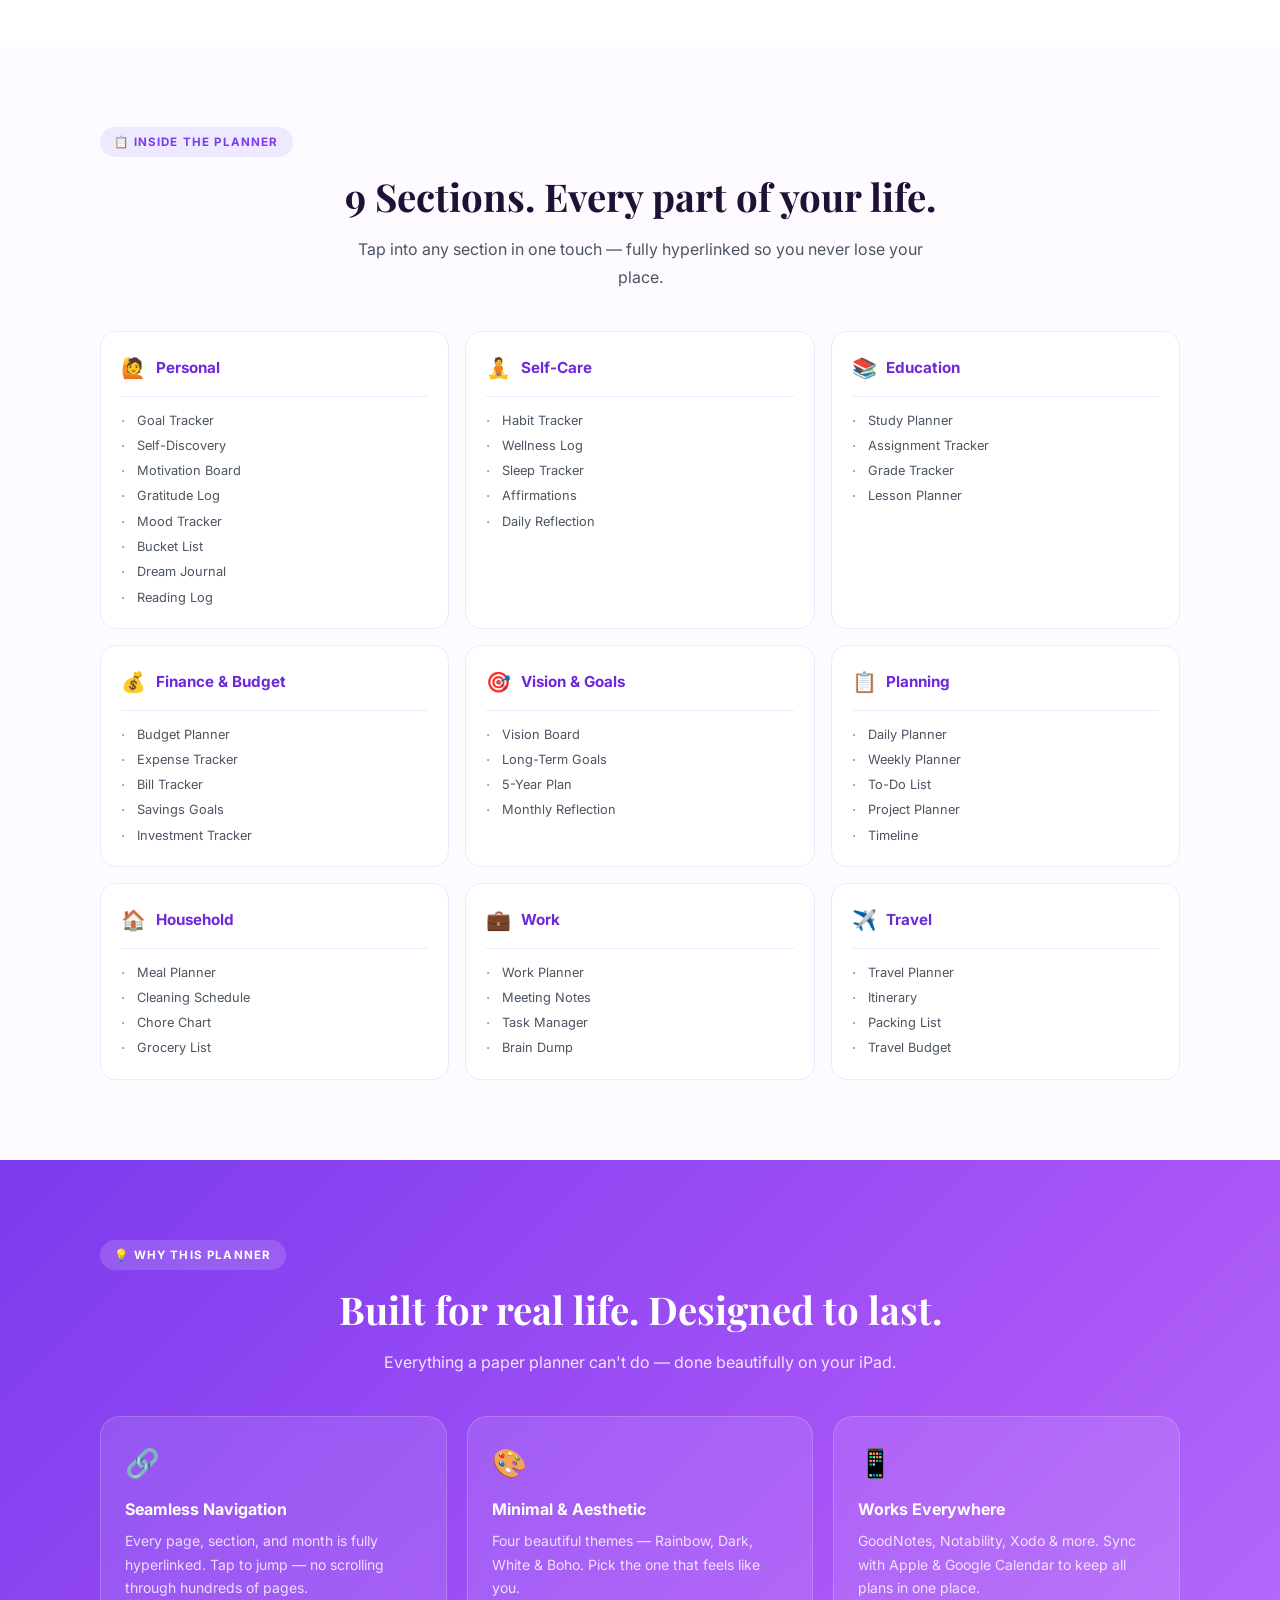
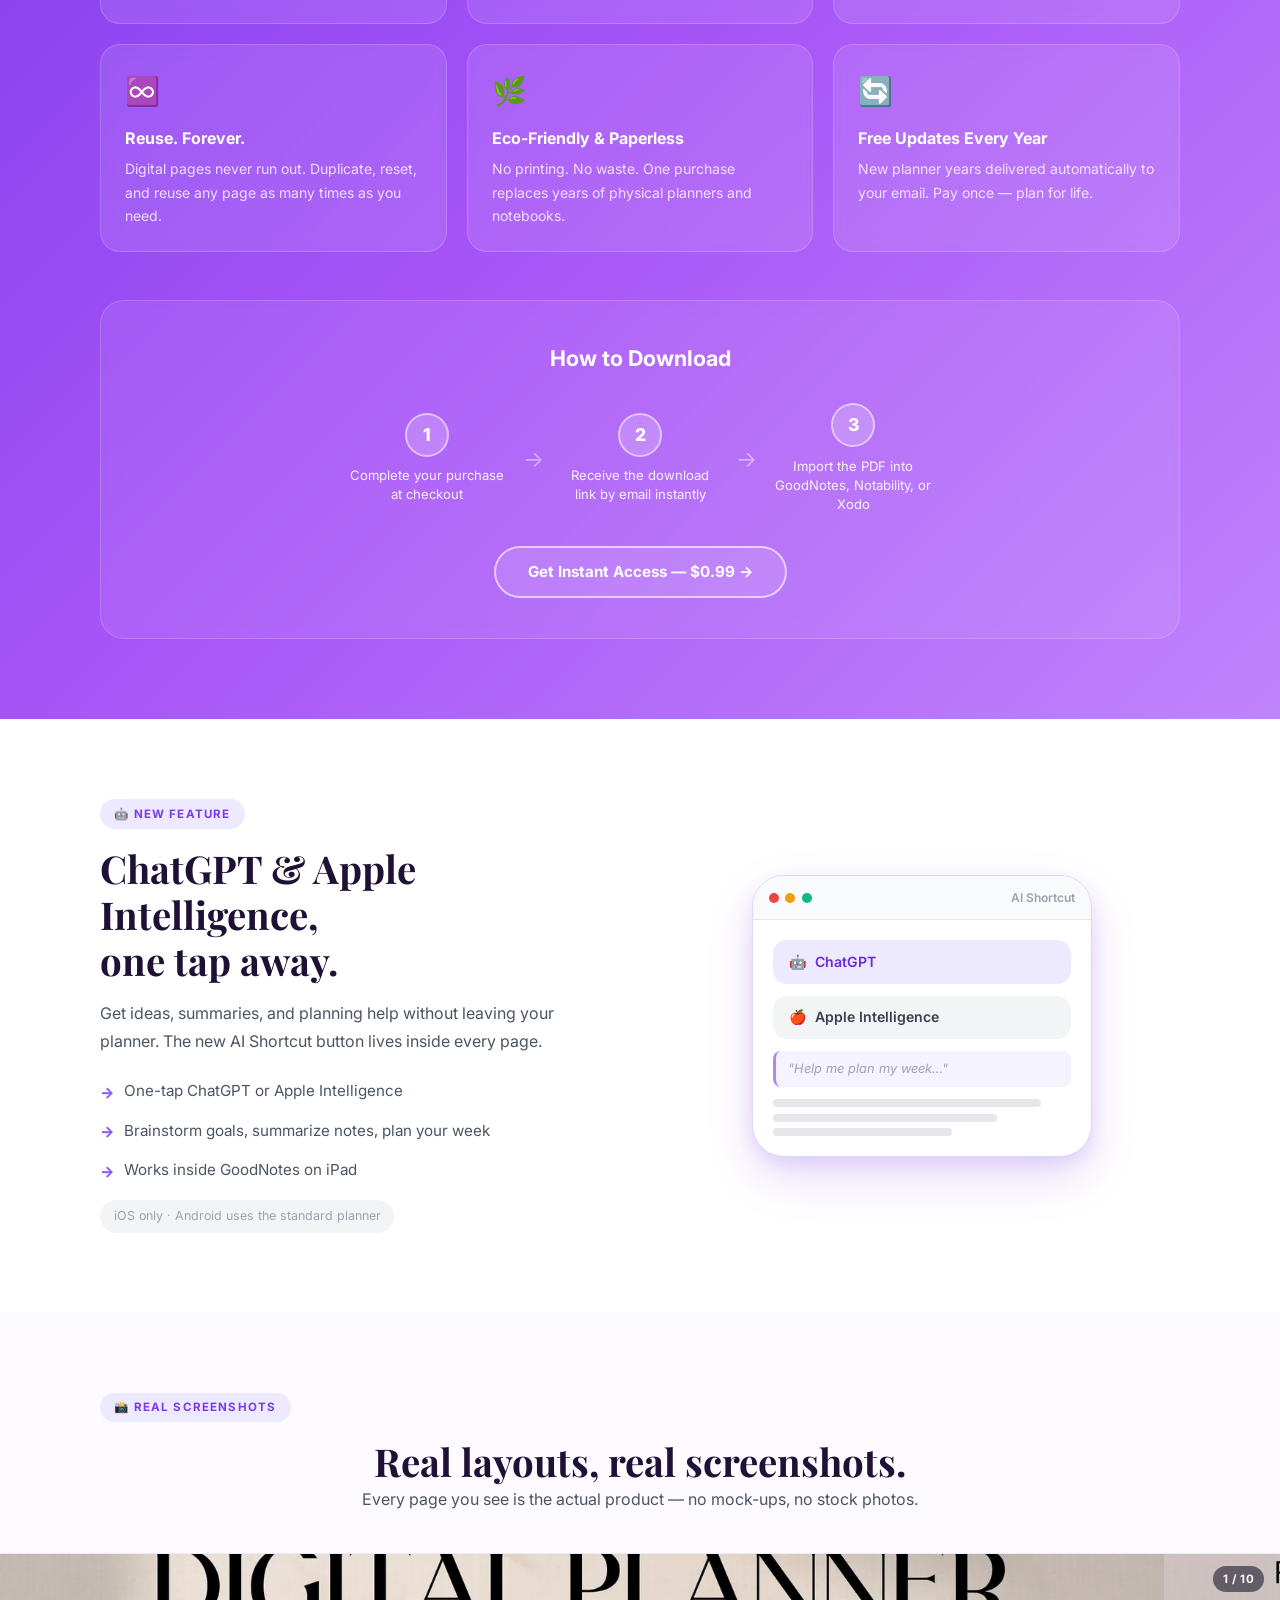
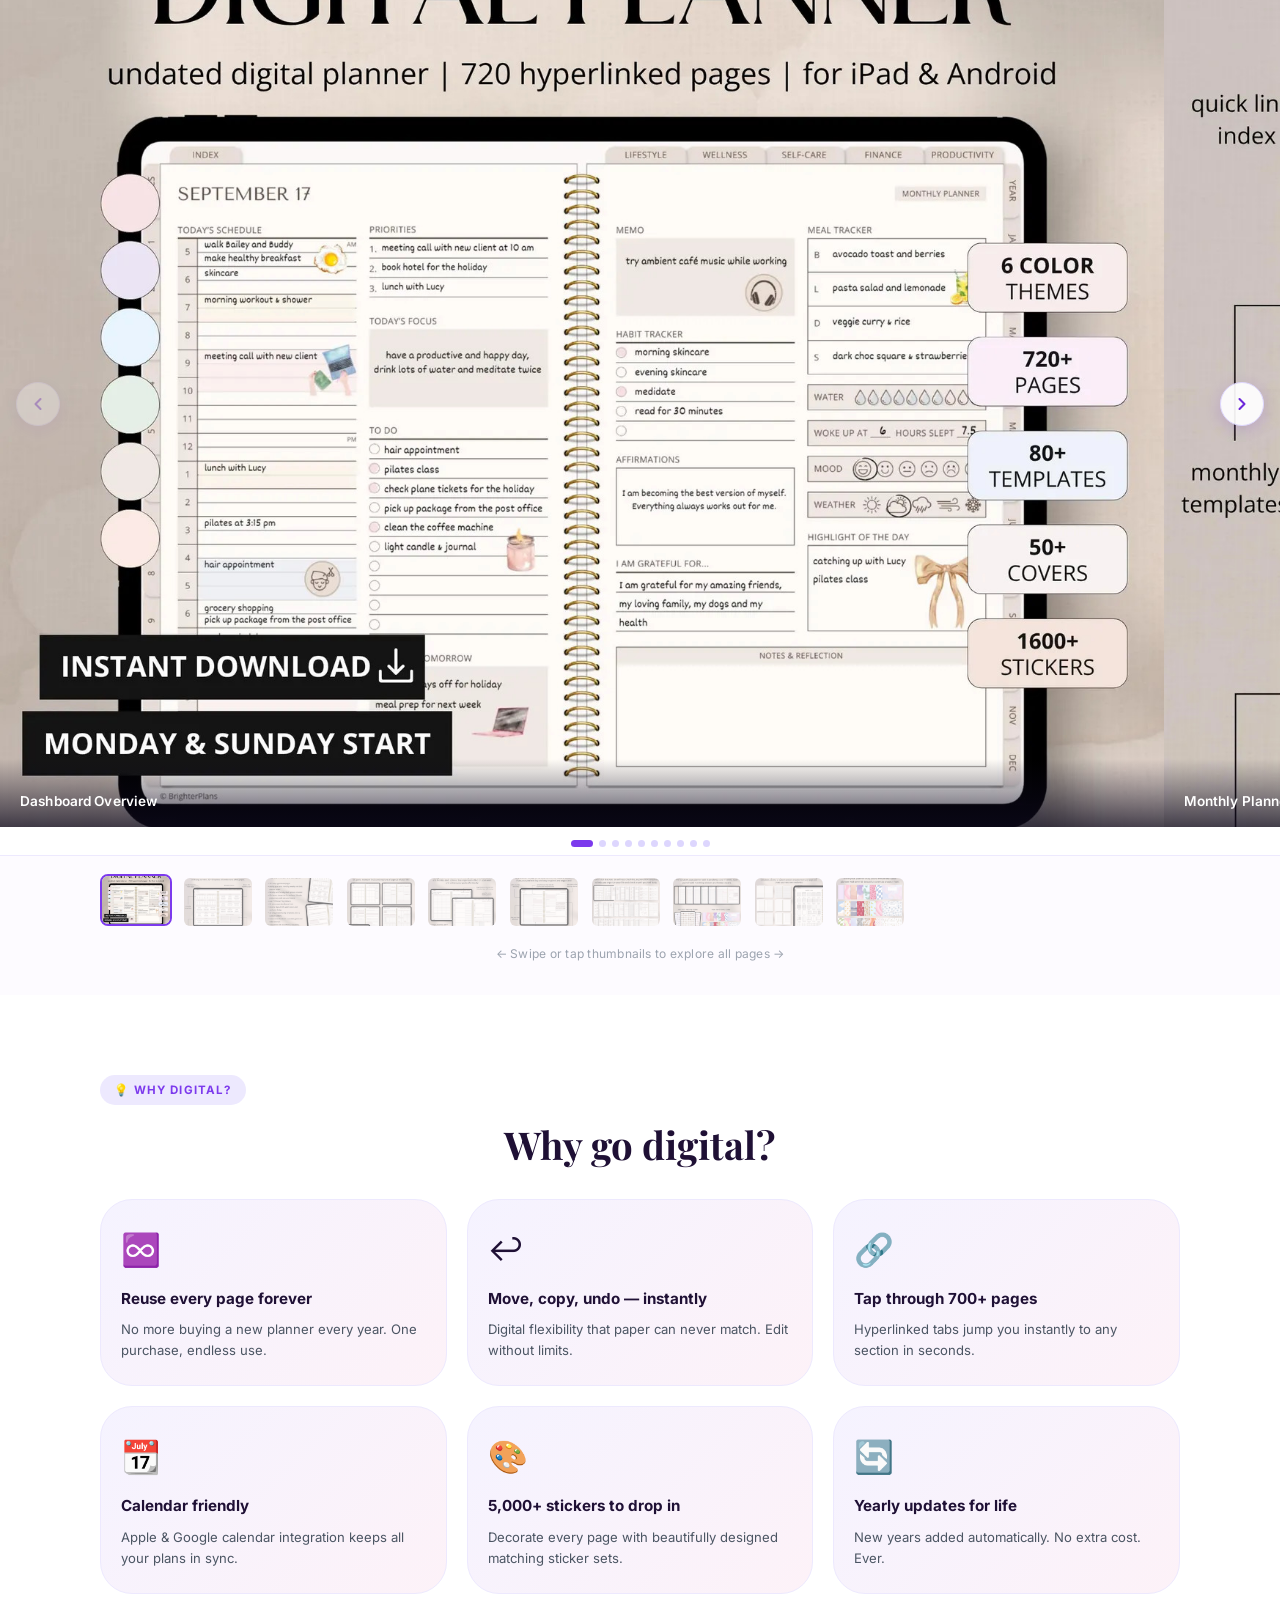
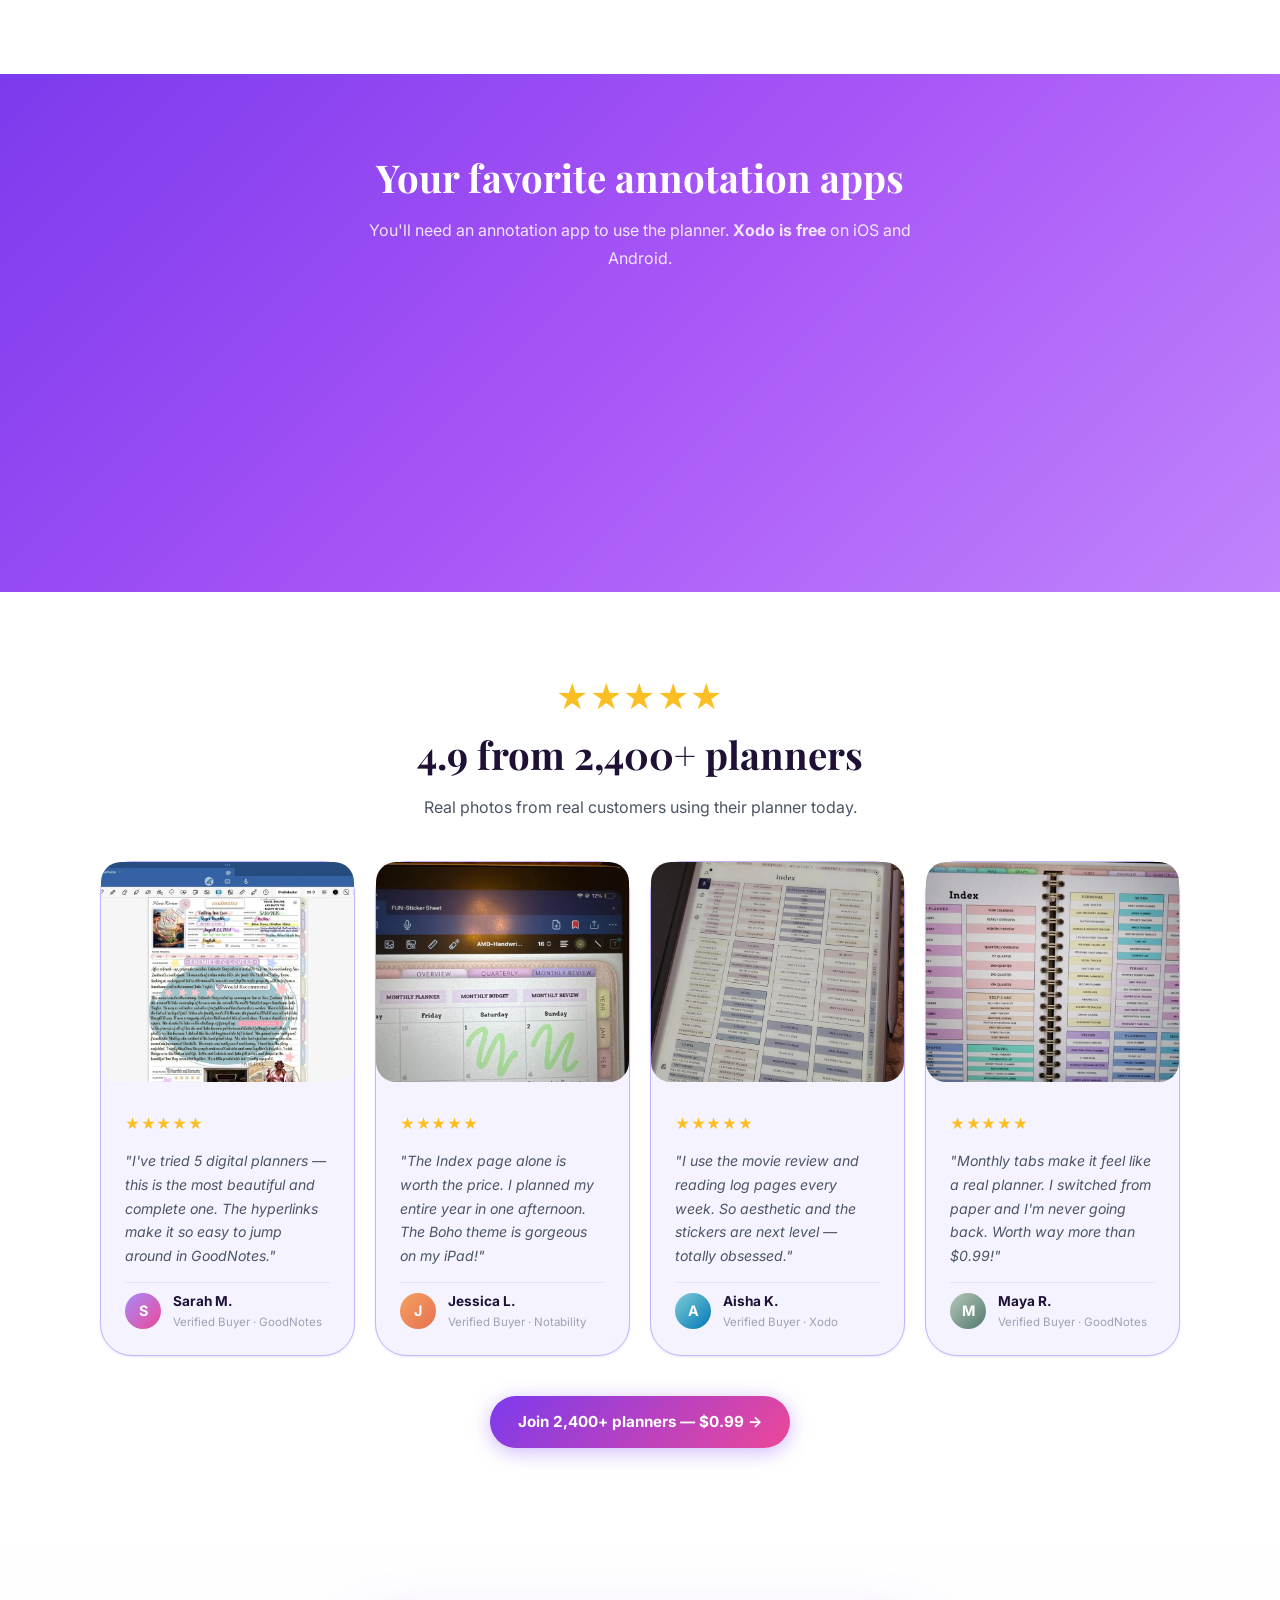
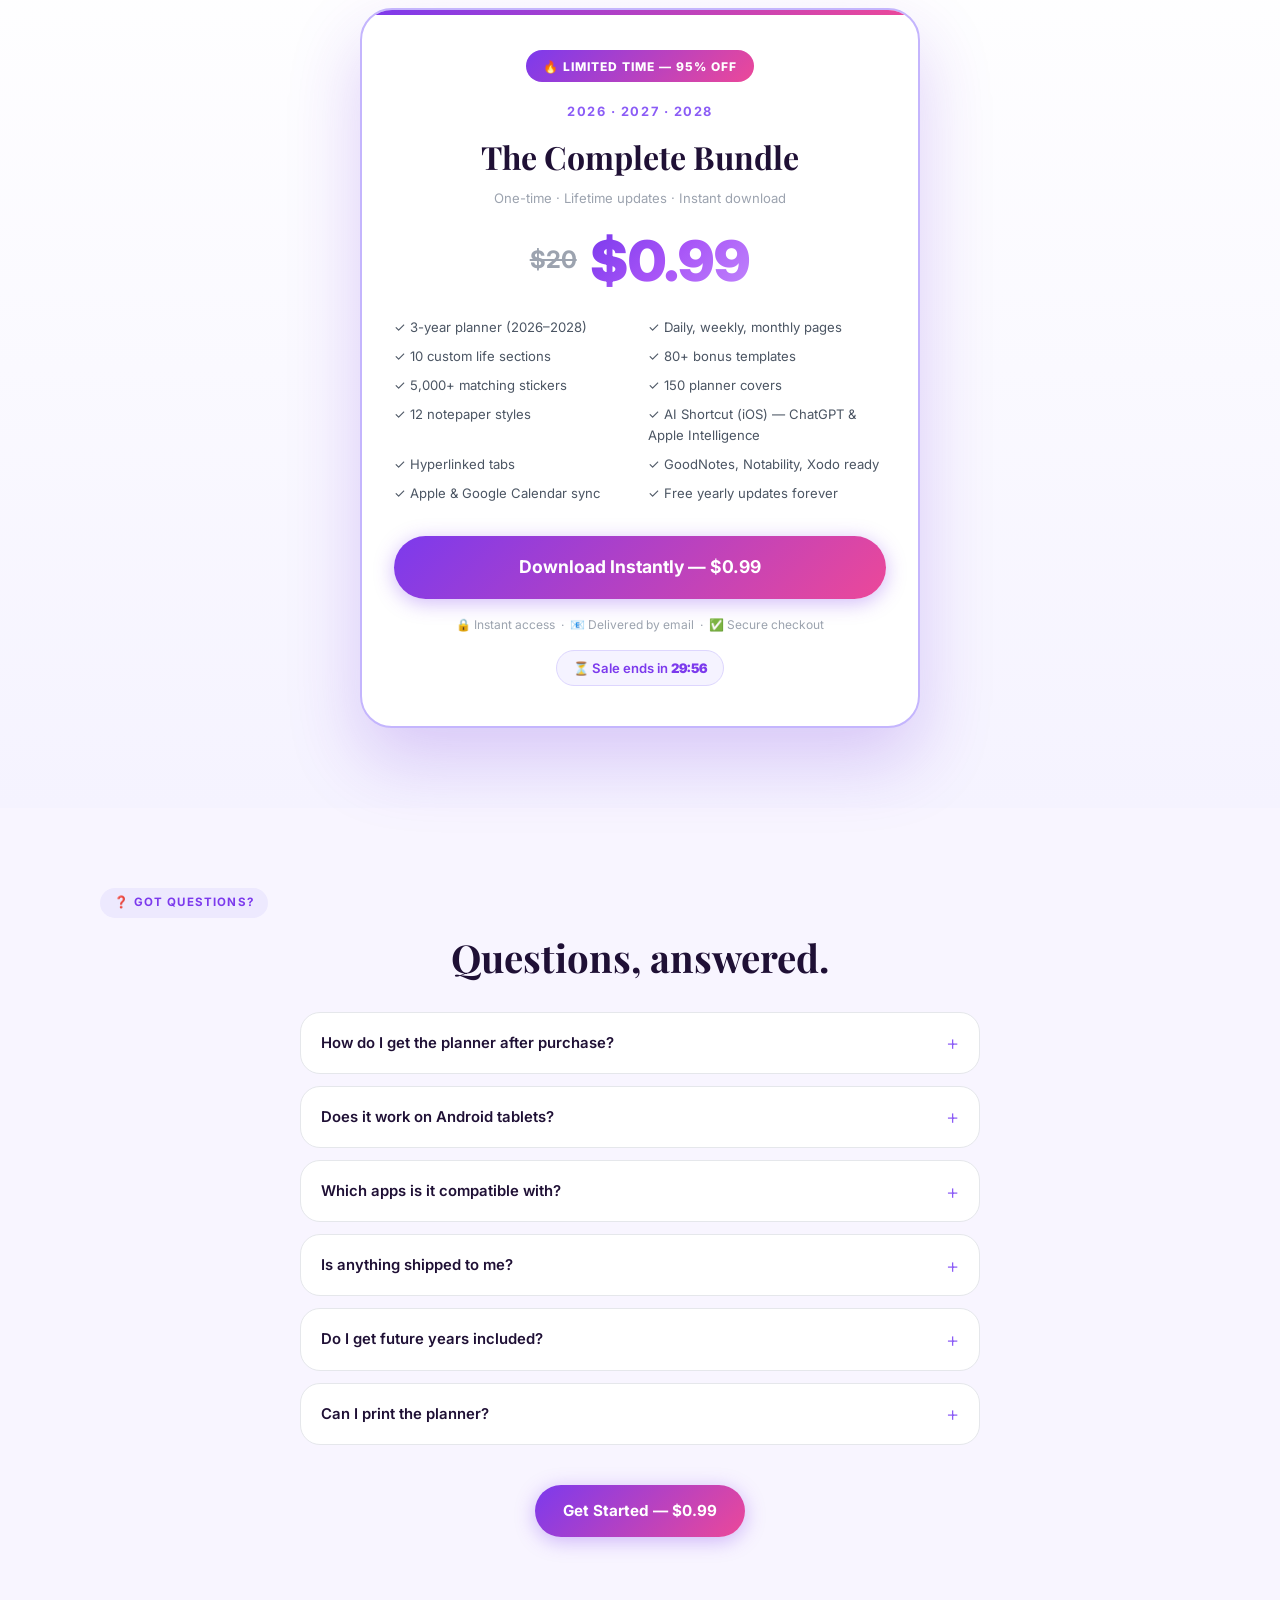
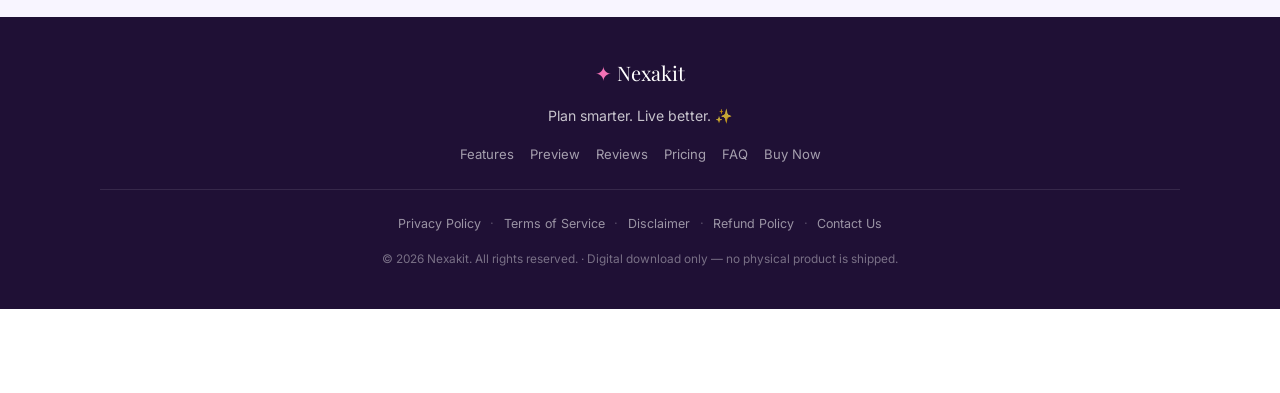
==== commit 7978651b: "Update index.html" ====
--- a/index.html
+++ b/index.html
@@ -21,7 +21,7 @@
       <a href="#home" class="nav__logo" aria-label="Nexakit Home">
         <span class="nav__logo-mark">✦</span> Nexakit
       </a>
-      <a href="checkout.html" class="btn-nav-cta" id="nav-cta">Get $0.99 →</a>
+      <a href="https://payhip.com/b/UOrN8" class="btn-nav-cta" id="nav-cta">Get $0.99 →</a>
     </div>
   </nav>
 
@@ -341,7 +341,7 @@
             <div class="how-step__text">Import the PDF into GoodNotes, Notability, or Xodo</div>
           </div>
         </div>
-        <a href="checkout.html" class="btn-primary btn-white-outline" style="margin-top:2rem;display:inline-flex;">Get Instant Access — $0.99 →</a>
+        <a href="https://payhip.com/b/UOrN8" class="btn-primary btn-white-outline" style="margin-top:2rem;display:inline-flex;">Get Instant Access — $0.99 →</a>
       </div>
     </div>
   </section>
@@ -682,7 +682,7 @@
         </div>
       </div>
       <div class="reviews-cta-wrap">
-        <a href="checkout.html" class="btn-primary" id="reviews-cta">Join 2,400+ planners — $0.99 →</a>
+        <a href="https://payhip.com/b/UOrN8" class="btn-primary" id="reviews-cta">Join 2,400+ planners — $0.99 →</a>
       </div>
     </div>
   </section>
@@ -795,7 +795,7 @@
 
       </div>
       <div class="faq-cta-wrap">
-        <a href="checkout.html" class="btn-primary" id="faq-cta">Get Started — $0.99</a>
+        <a href="https://payhip.com/b/UOrN8" class="btn-primary" id="faq-cta">Get Started — $0.99</a>
       </div>
     </div>
   </section>
@@ -813,7 +813,7 @@
         <a href="#reviews">Reviews</a>
         <a href="#pricing">Pricing</a>
         <a href="#faq">FAQ</a>
-        <a href="checkout.html">Buy Now</a>
+        <a href="https://payhip.com/b/UOrN8">Buy Now</a>
       </div>
       <div class="footer__divider"></div>
       <div class="footer__legal-links">
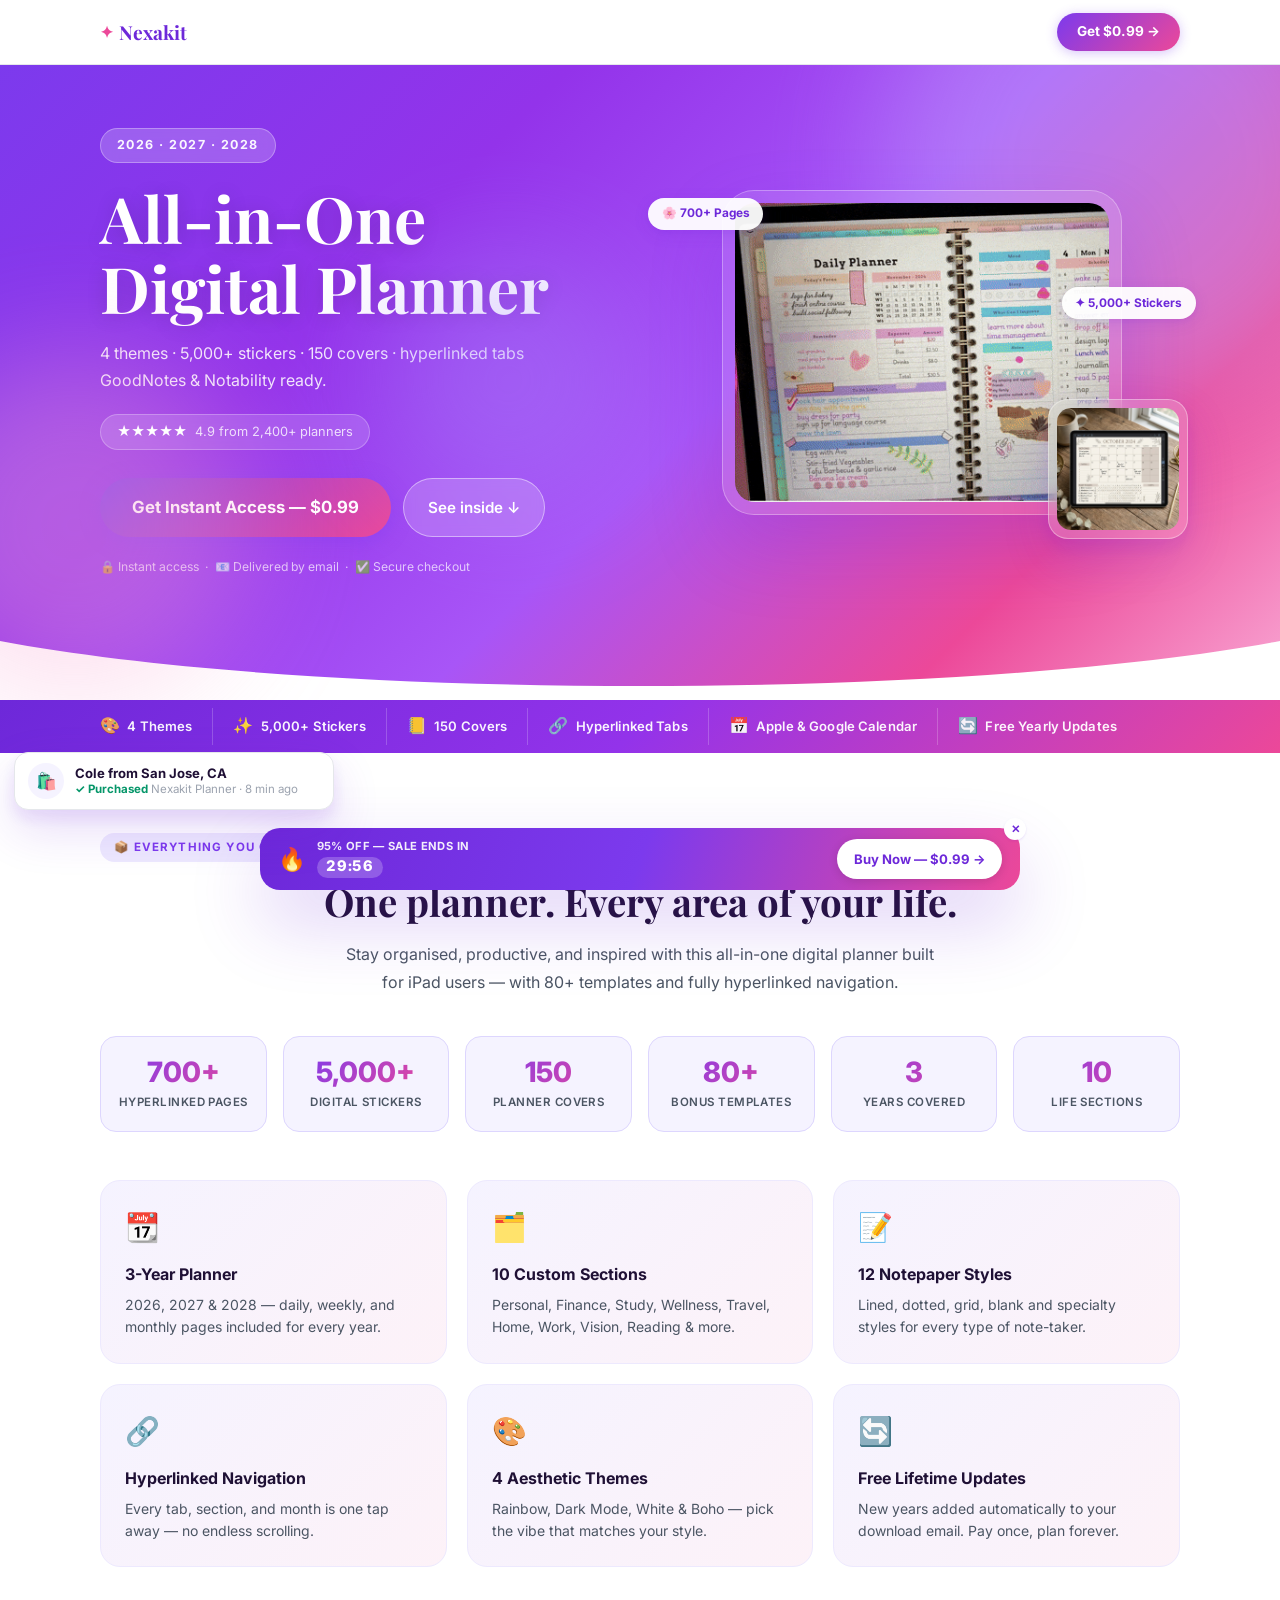
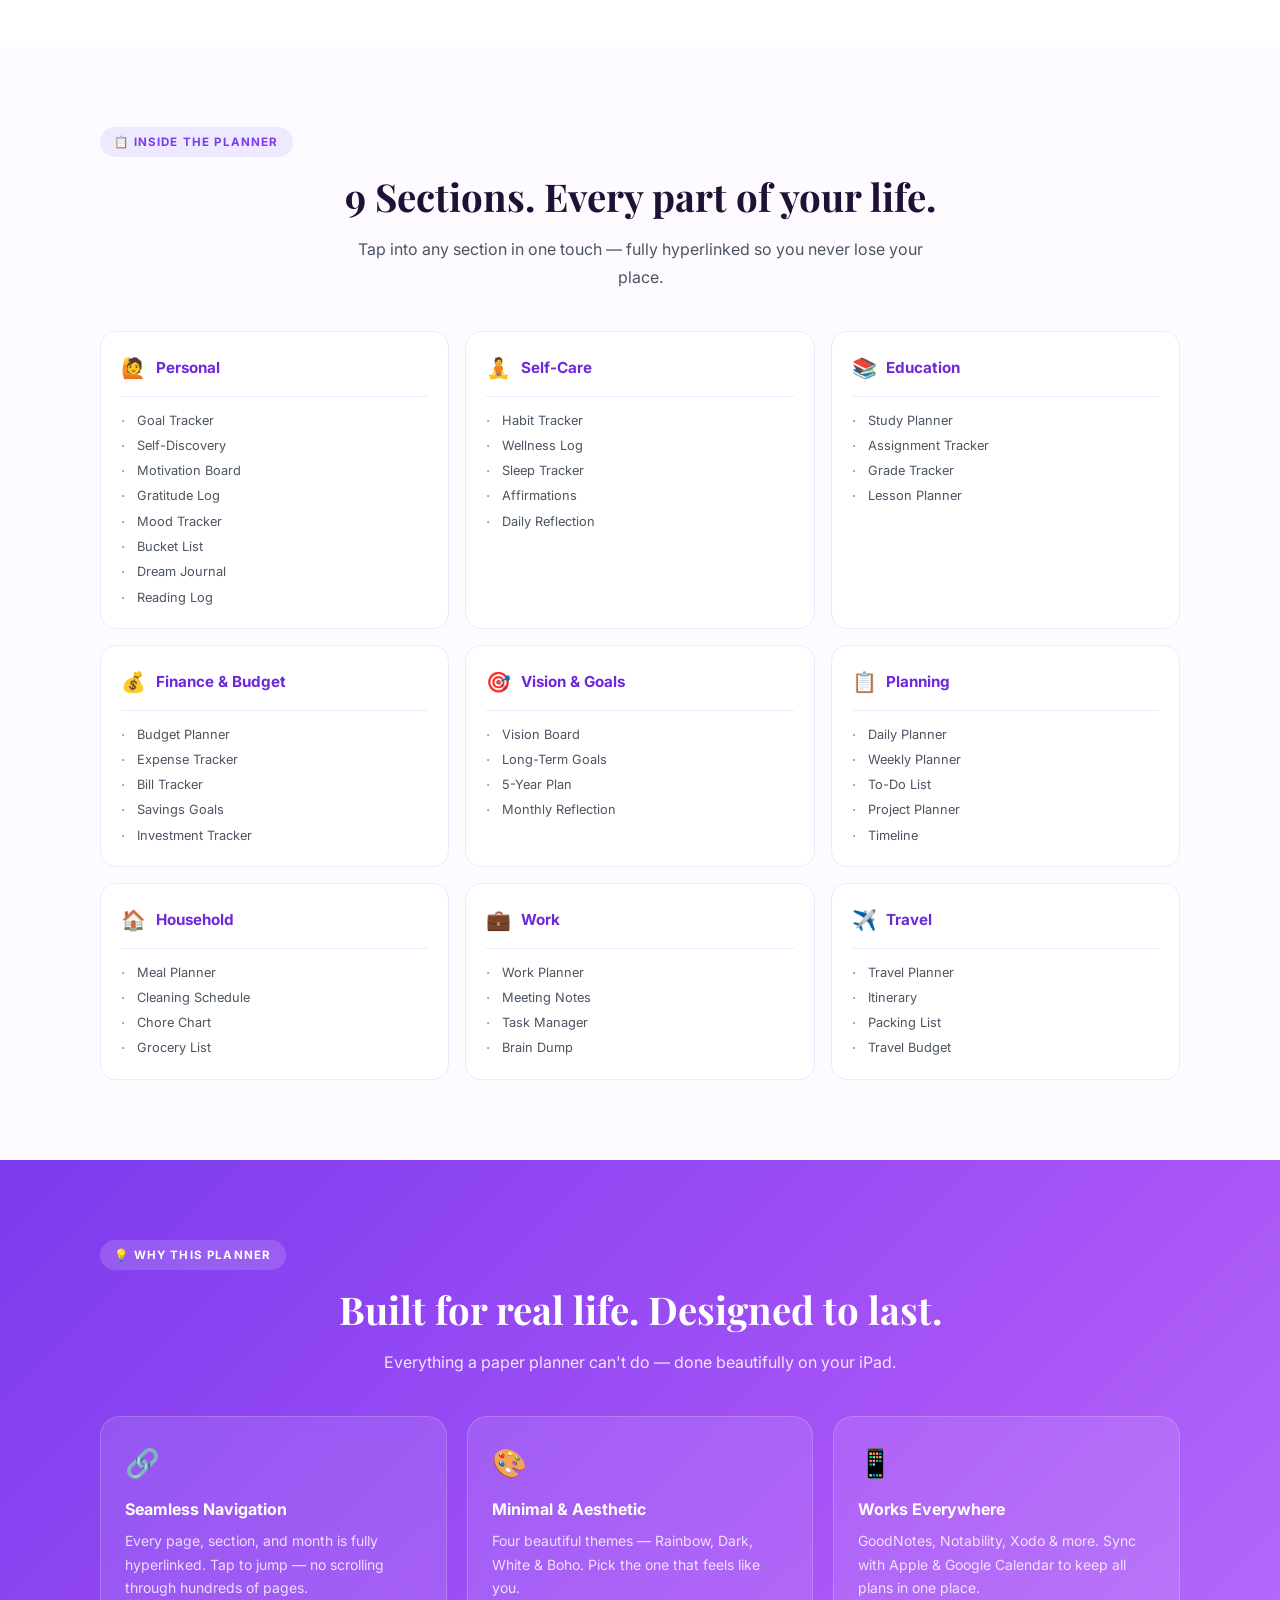
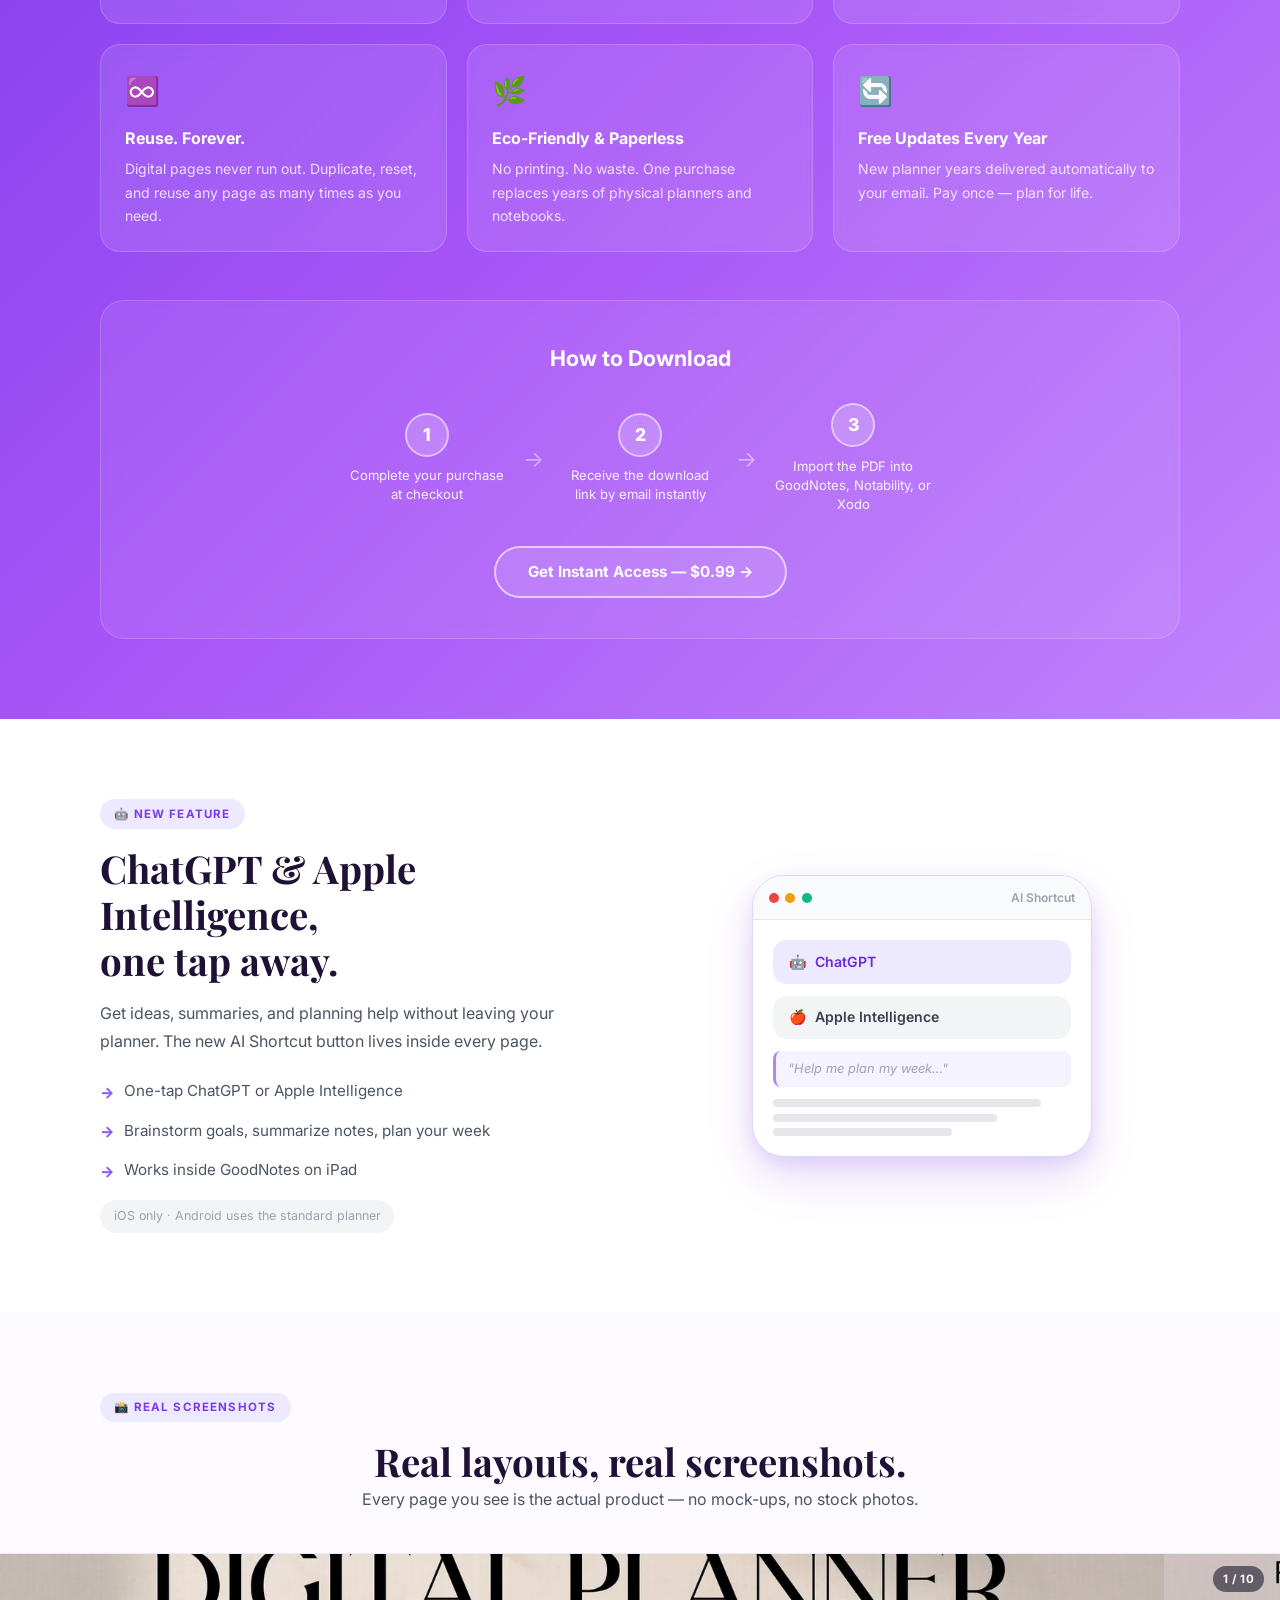
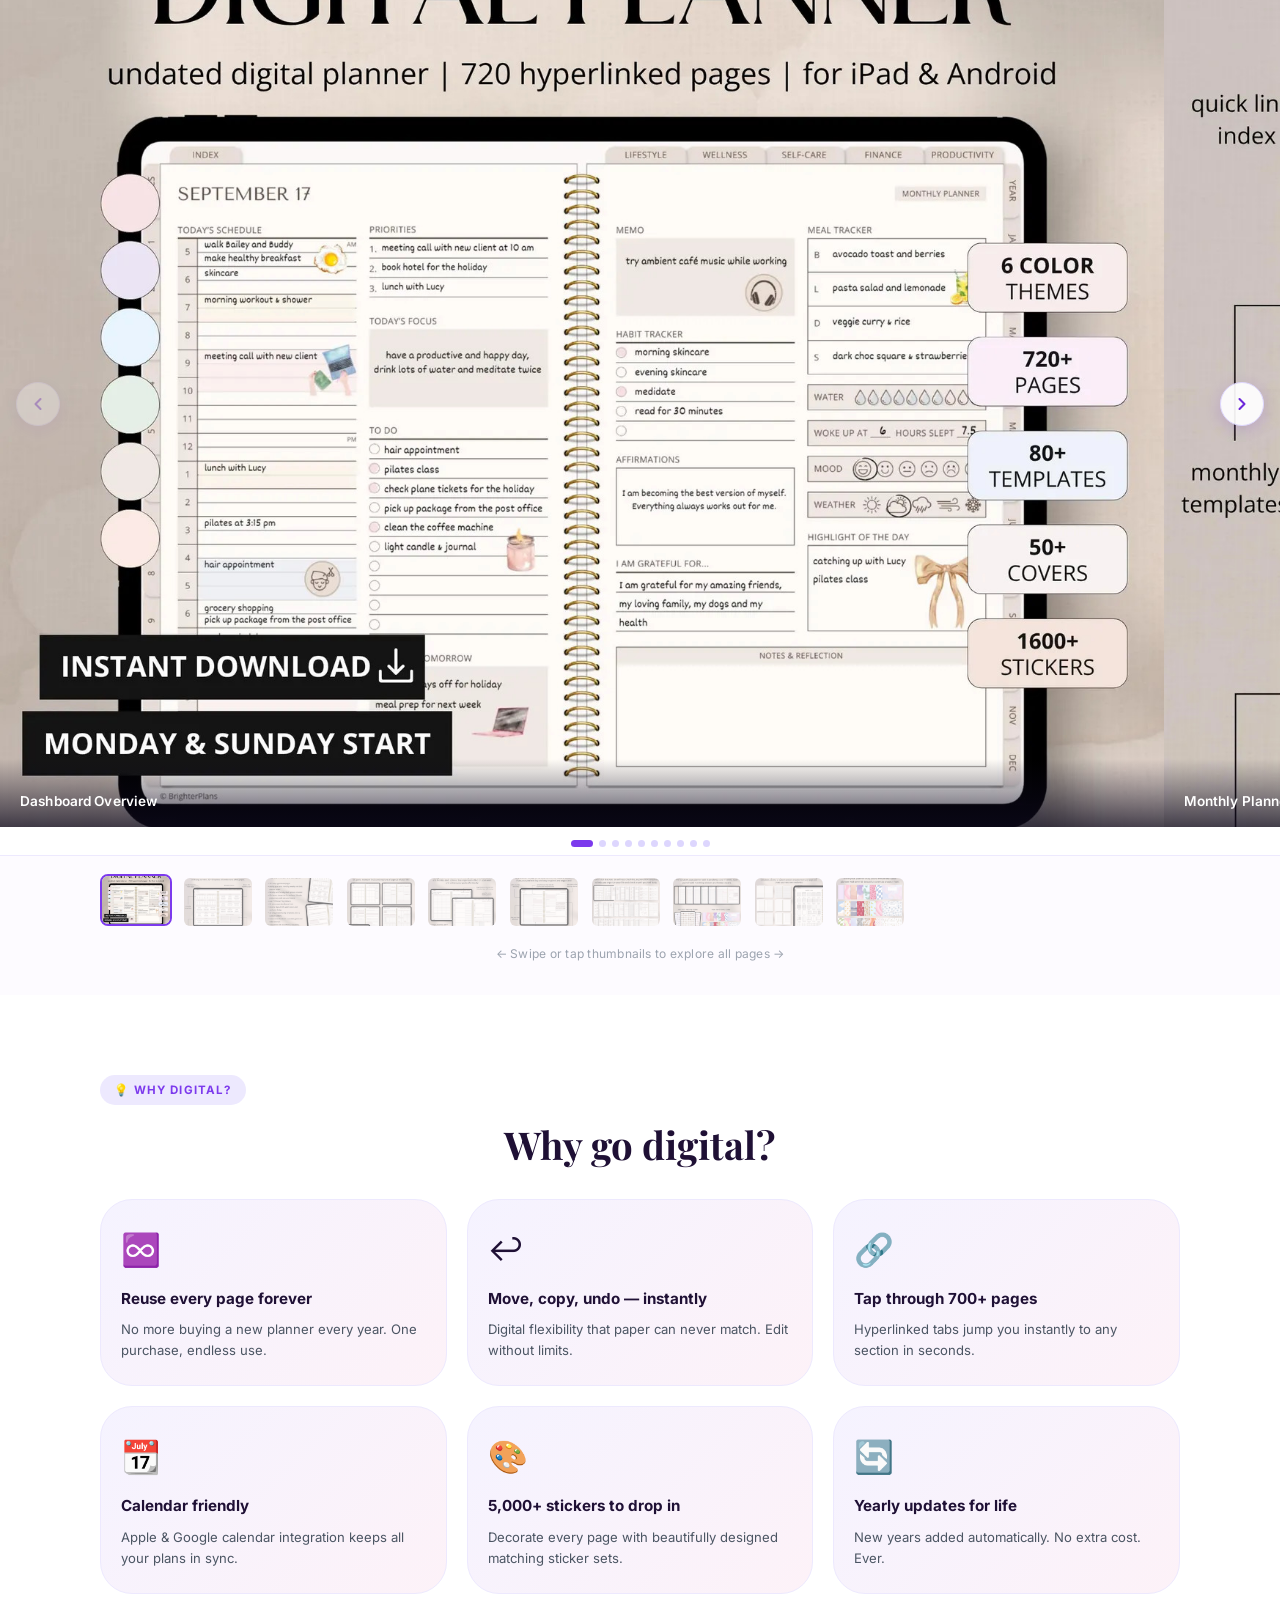
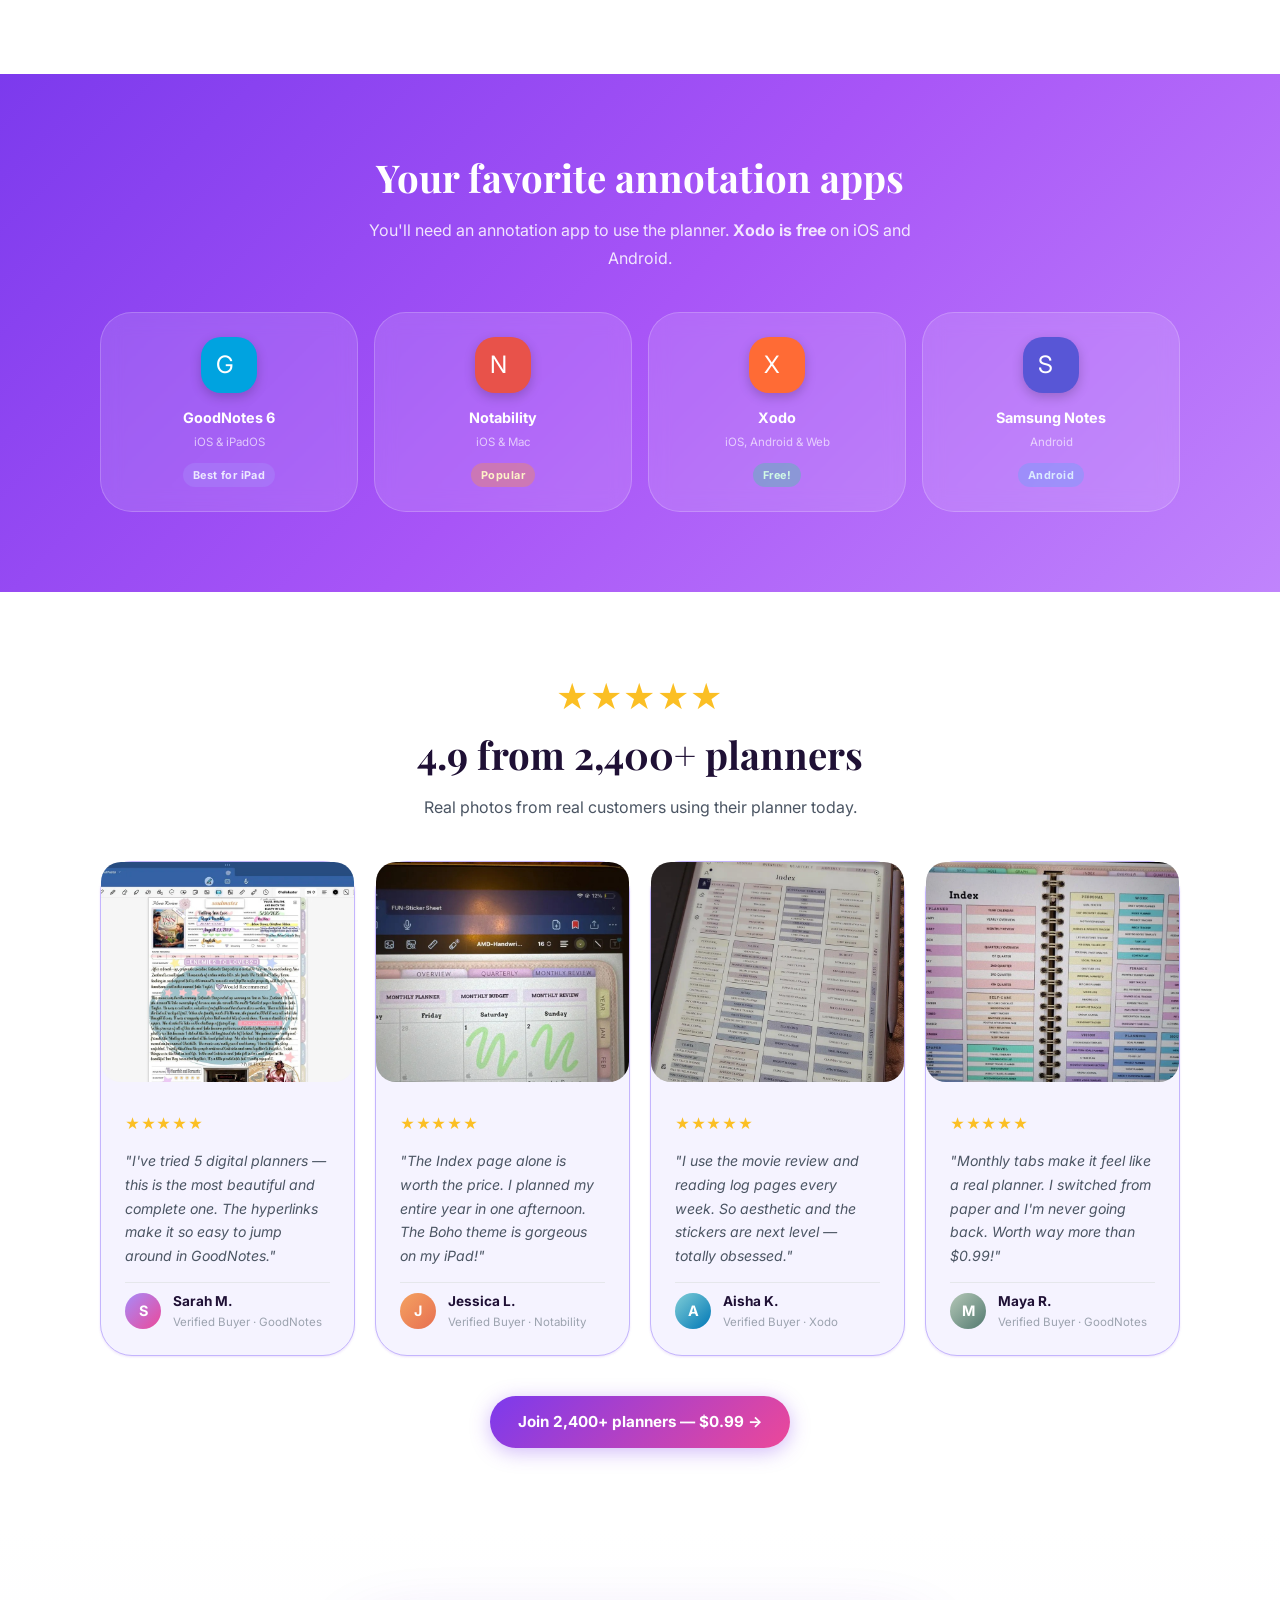
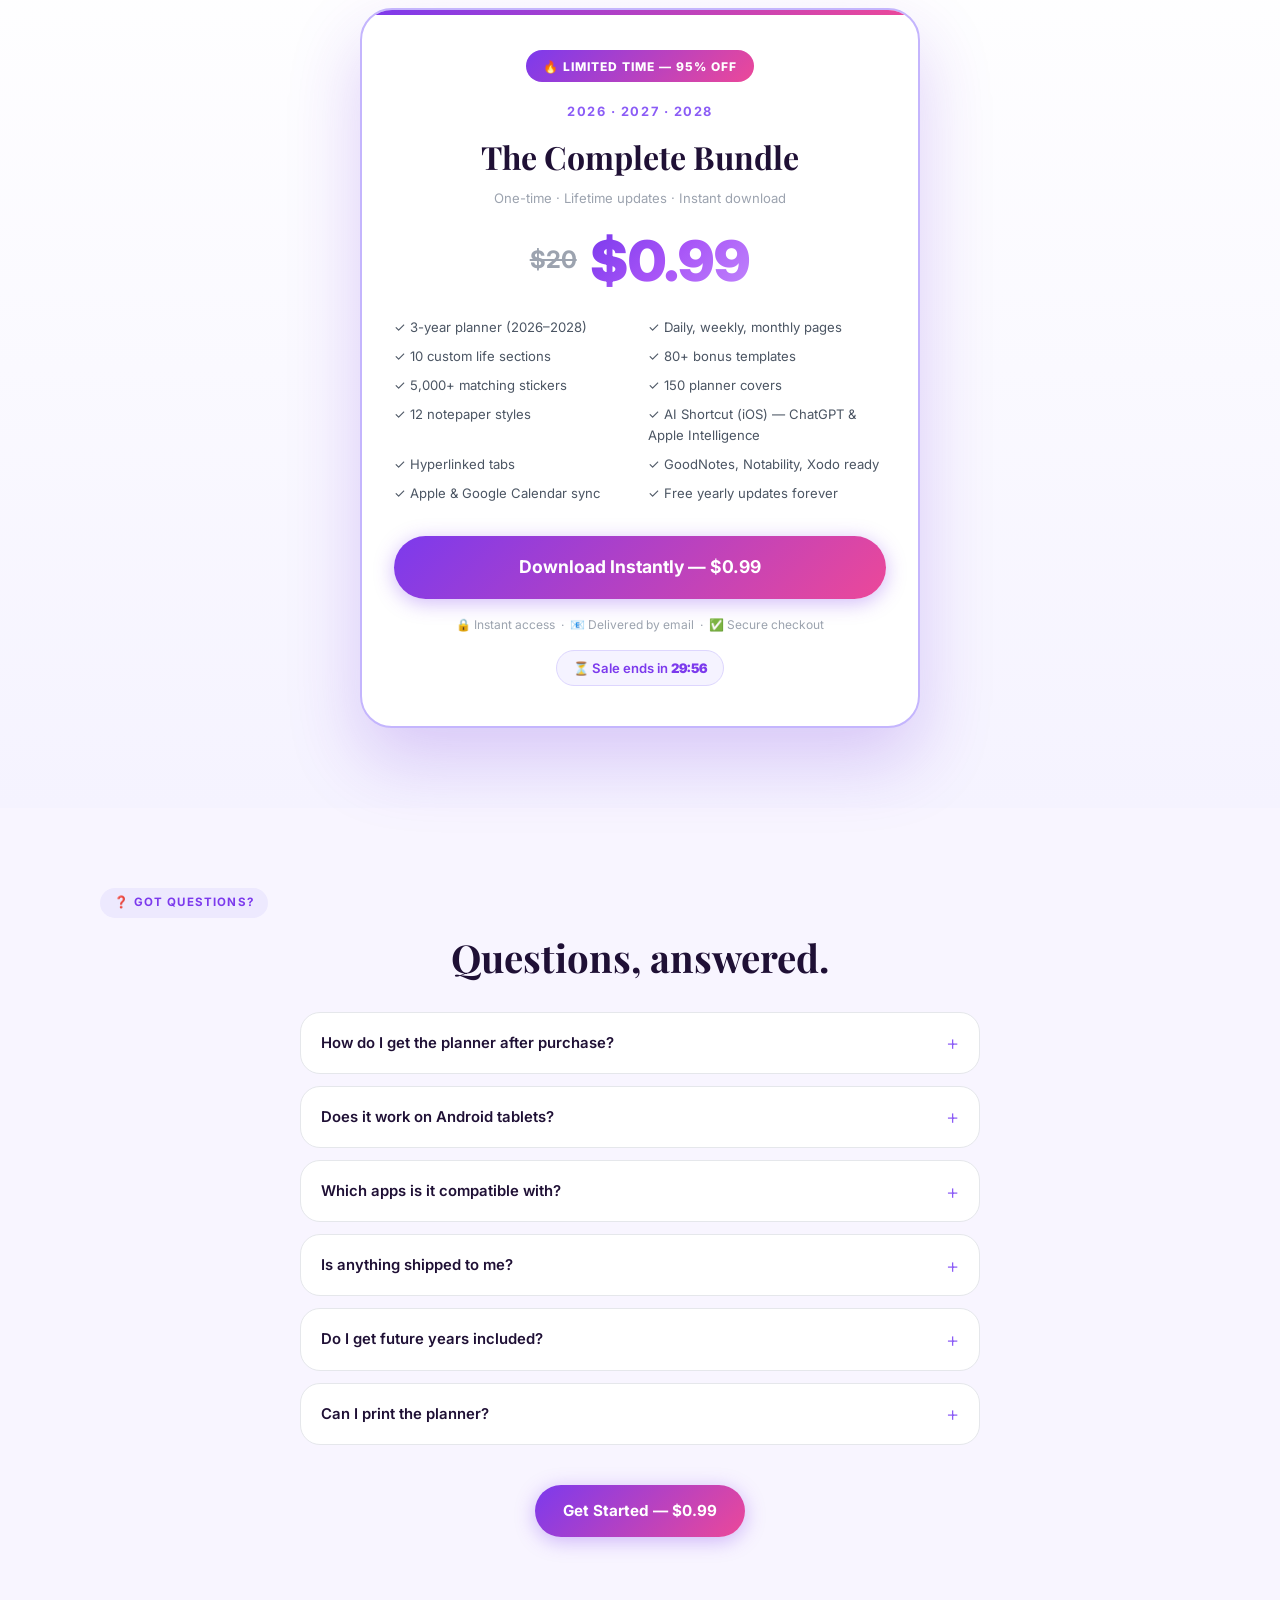
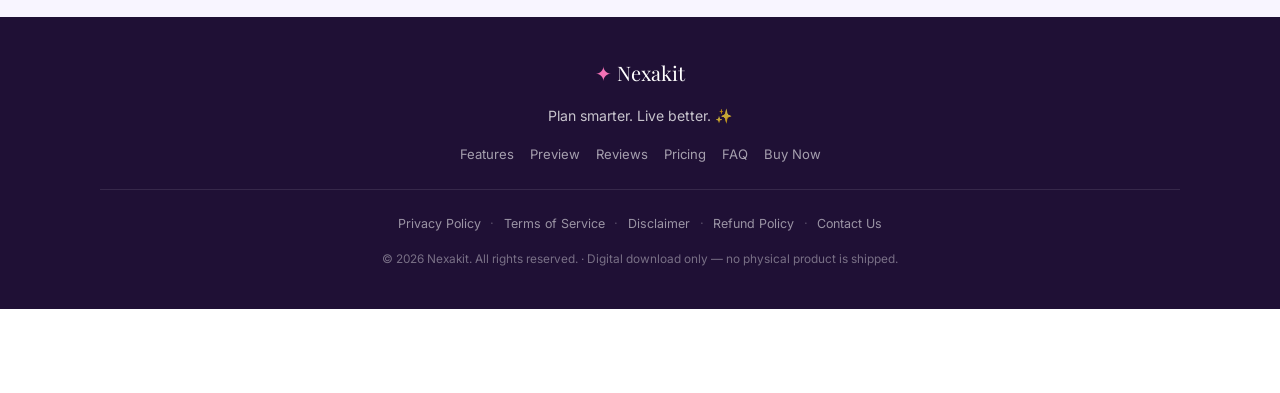
==== commit 5f587dea: "Update index.html" ====
--- a/index.html
+++ b/index.html
@@ -21,7 +21,7 @@
       <a href="#home" class="nav__logo" aria-label="Nexakit Home">
         <span class="nav__logo-mark">✦</span> Nexakit
       </a>
-      <a href="https://payhip.com/b/UOrN8" class="btn-nav-cta" id="nav-cta">Get $0.99 →</a>
+      <a href="https://www.nexakit.store/checkout.html" class="btn-nav-cta" id="nav-cta">Get $0.99 →</a>
     </div>
   </nav>
 
@@ -45,7 +45,7 @@
           ★★★★★ <span>4.9 from 2,400+ planners</span>
         </div>
         <div class="hero__ctas">
-          <a href="https://payhip.com/b/UOrN8" class="btn-primary btn-hero" id="hero-cta-primary">
+          <a href="https://www.nexakit.store/checkout.html" class="btn-primary btn-hero" id="hero-cta-primary">
             Get Instant Access — $0.99
           </a>
           <a href="#preview" class="btn-ghost" id="hero-cta-secondary">
@@ -341,7 +341,7 @@
             <div class="how-step__text">Import the PDF into GoodNotes, Notability, or Xodo</div>
           </div>
         </div>
-        <a href="https://payhip.com/b/UOrN8" class="btn-primary btn-white-outline" style="margin-top:2rem;display:inline-flex;">Get Instant Access — $0.99 →</a>
+        <a href="https://www.nexakit.store/checkout.html" class="btn-primary btn-white-outline" style="margin-top:2rem;display:inline-flex;">Get Instant Access — $0.99 →</a>
       </div>
     </div>
   </section>
@@ -682,7 +682,7 @@
         </div>
       </div>
       <div class="reviews-cta-wrap">
-        <a href="https://payhip.com/b/UOrN8" class="btn-primary" id="reviews-cta">Join 2,400+ planners — $0.99 →</a>
+        <a href="https://www.nexakit.store/checkout.html" class="btn-primary" id="reviews-cta">Join 2,400+ planners — $0.99 →</a>
       </div>
     </div>
   </section>
@@ -713,7 +713,7 @@
           <div class="pricing-feature">✓ Apple &amp; Google Calendar sync</div>
           <div class="pricing-feature">✓ Free yearly updates forever</div>
         </div>
-        <a href="https://payhip.com/b/UOrN8" class="btn-primary btn-full btn-pricing" id="pricing-cta">
+        <a href="https://www.nexakit.store/checkout.html" class="btn-primary btn-full btn-pricing" id="pricing-cta">
           Download Instantly — $0.99
         </a>
         <p class="pricing-card__trust">
@@ -795,7 +795,7 @@
 
       </div>
       <div class="faq-cta-wrap">
-        <a href="https://payhip.com/b/UOrN8" class="btn-primary" id="faq-cta">Get Started — $0.99</a>
+        <a href="https://www.nexakit.store/checkout.html" class="btn-primary" id="faq-cta">Get Started — $0.99</a>
       </div>
     </div>
   </section>
@@ -813,7 +813,7 @@
         <a href="#reviews">Reviews</a>
         <a href="#pricing">Pricing</a>
         <a href="#faq">FAQ</a>
-        <a href="https://payhip.com/b/UOrN8">Buy Now</a>
+        <a href="https://www.nexakit.store/checkout.html">Buy Now</a>
       </div>
       <div class="footer__divider"></div>
       <div class="footer__legal-links">
@@ -843,7 +843,7 @@
         <span class="offer-bar__label">95% OFF — Sale ends in</span>
         <span class="offer-bar__timer" id="offer-bar-timer">29:47</span>
       </div>
-      <a href="https://payhip.com/b/UOrN8" class="offer-bar__cta" id="offer-bar-cta">Buy Now — $0.99 →</a>
+      <a href="https://www.nexakit.store/checkout.html" class="offer-bar__cta" id="offer-bar-cta">Buy Now — $0.99 →</a>
     </div>
   </div>
 
